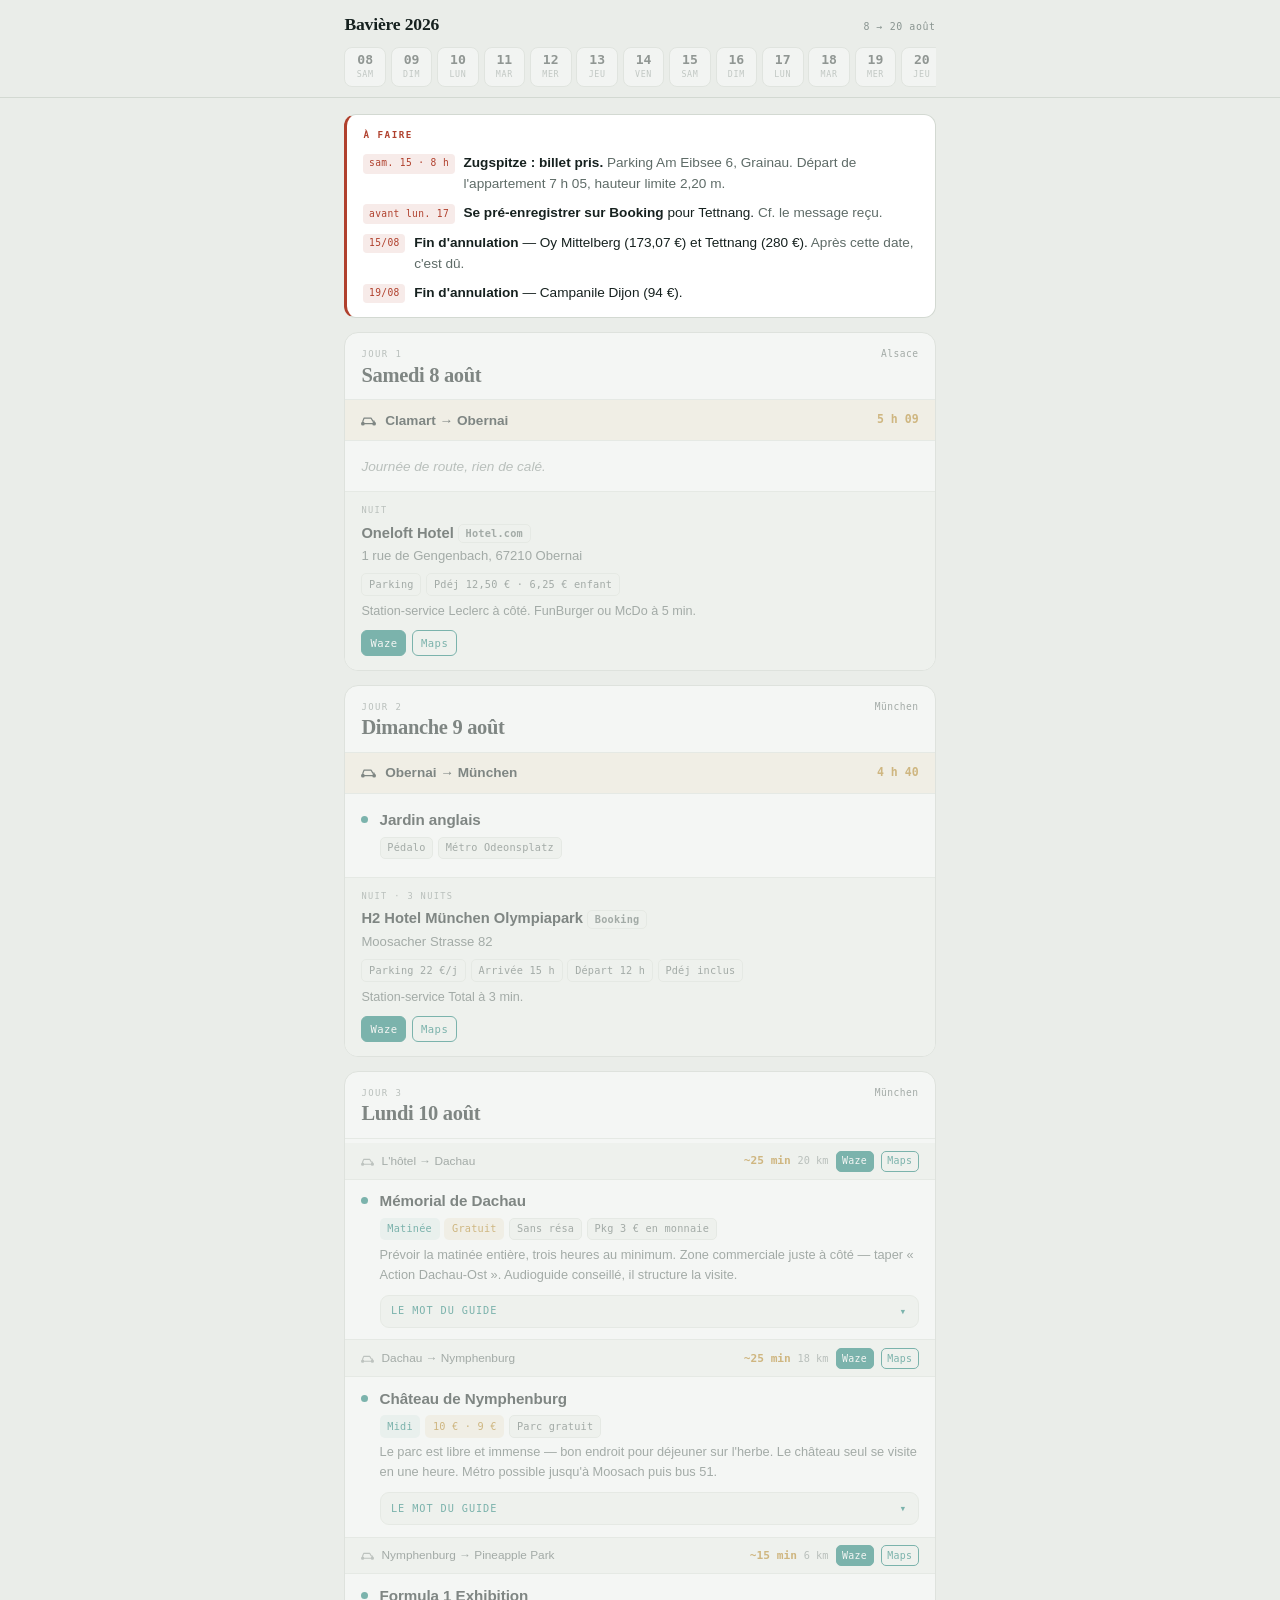
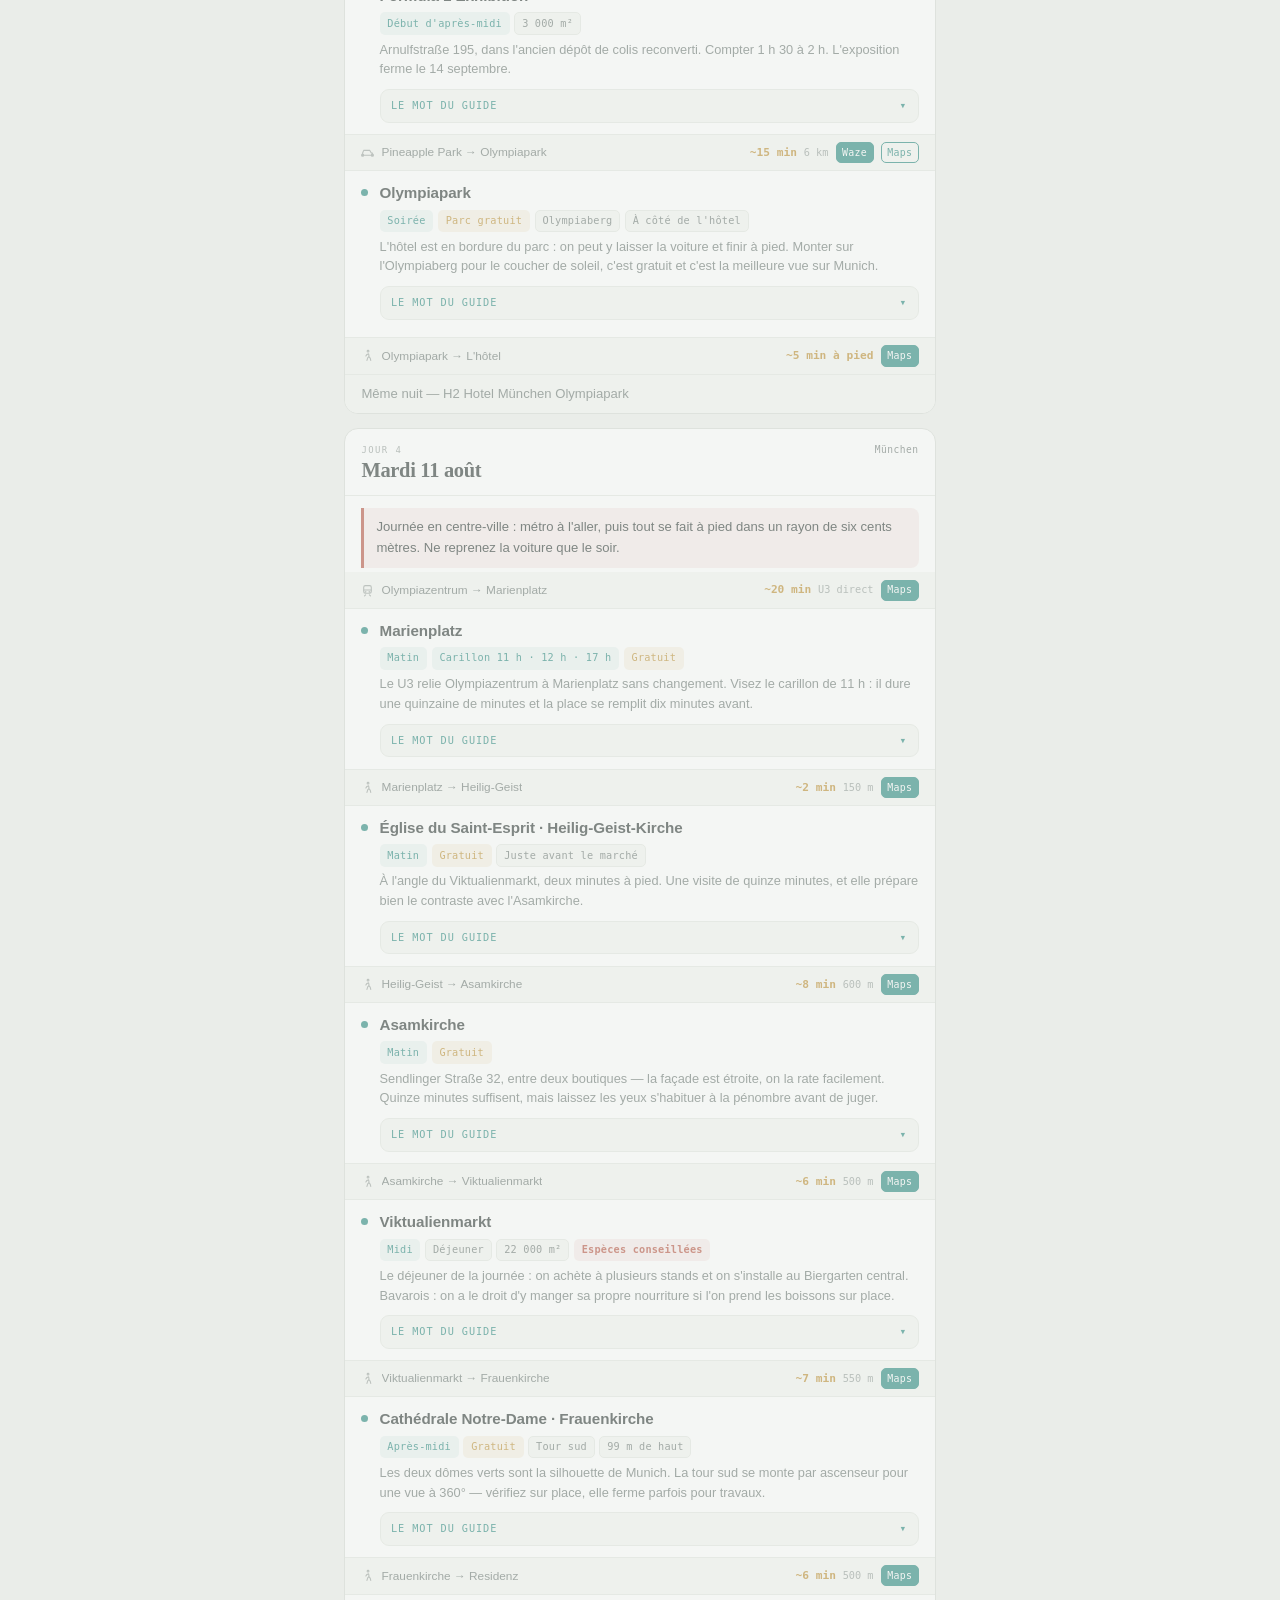
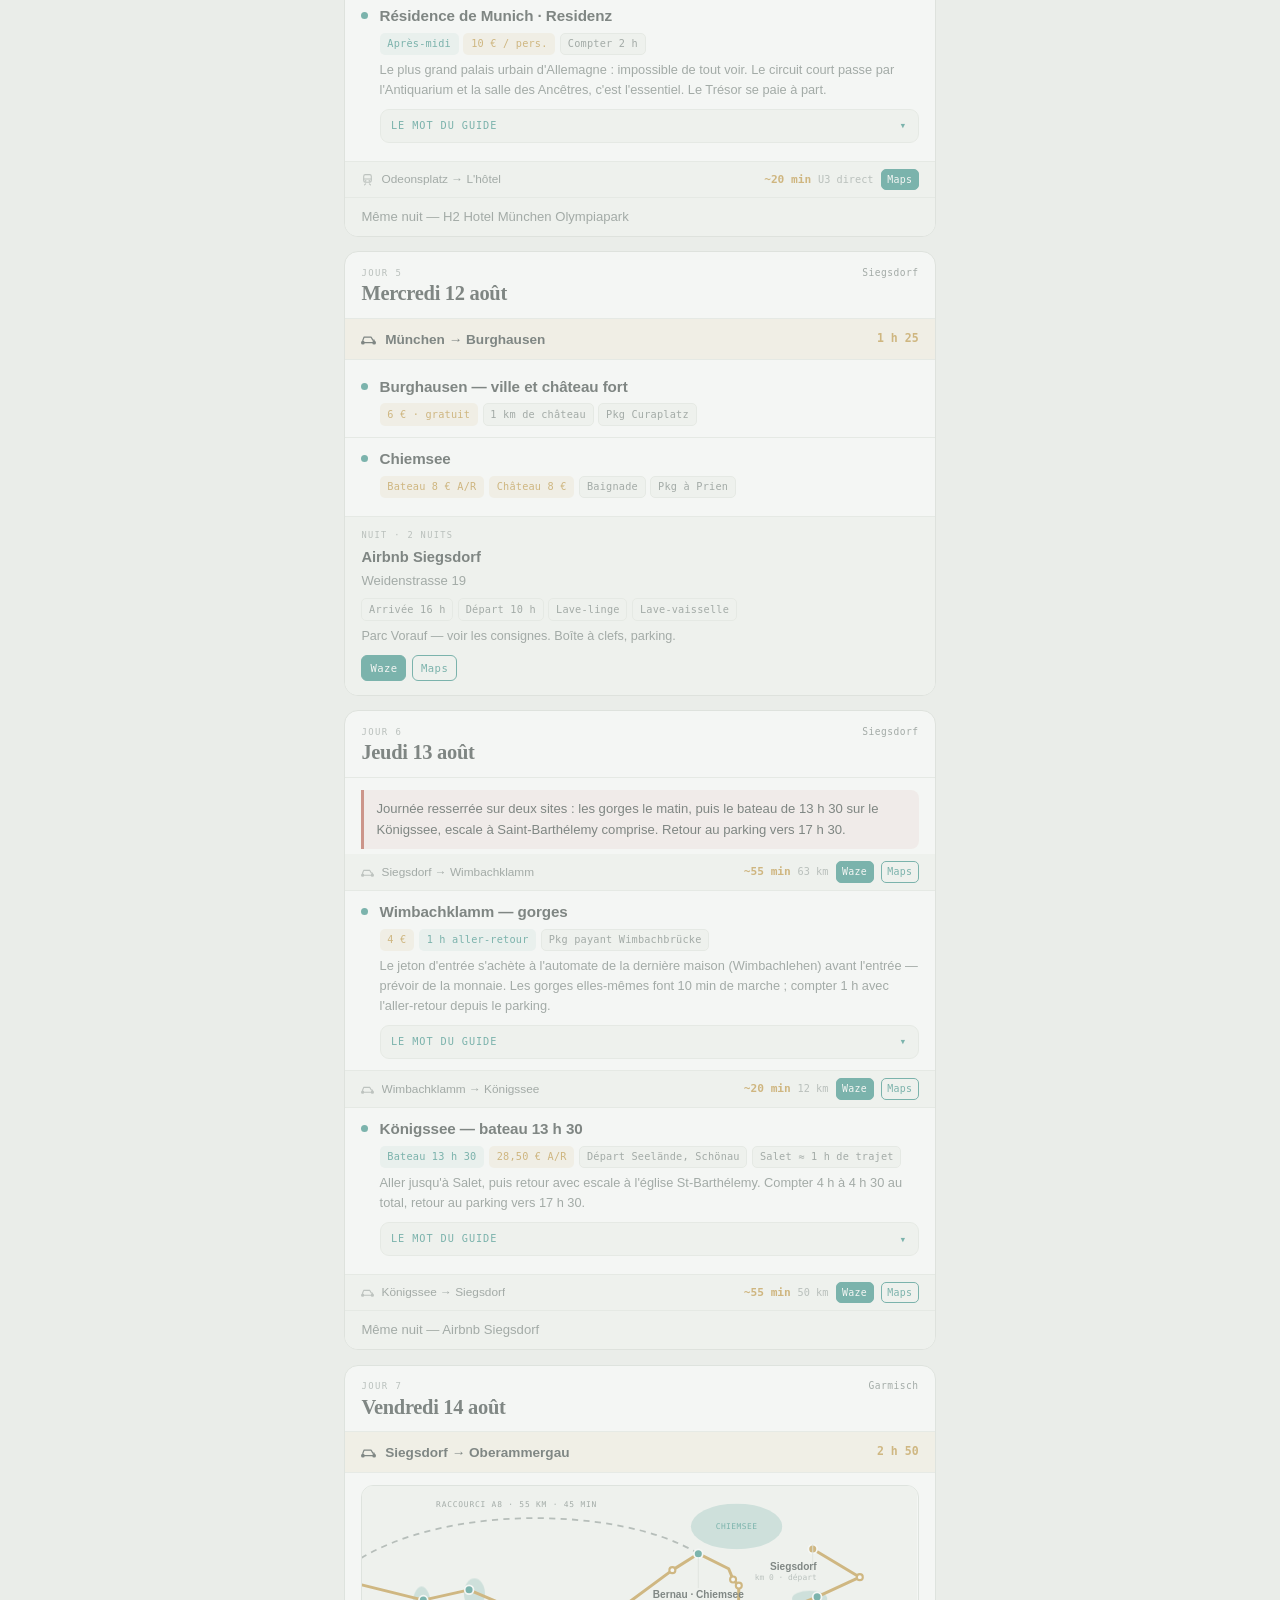
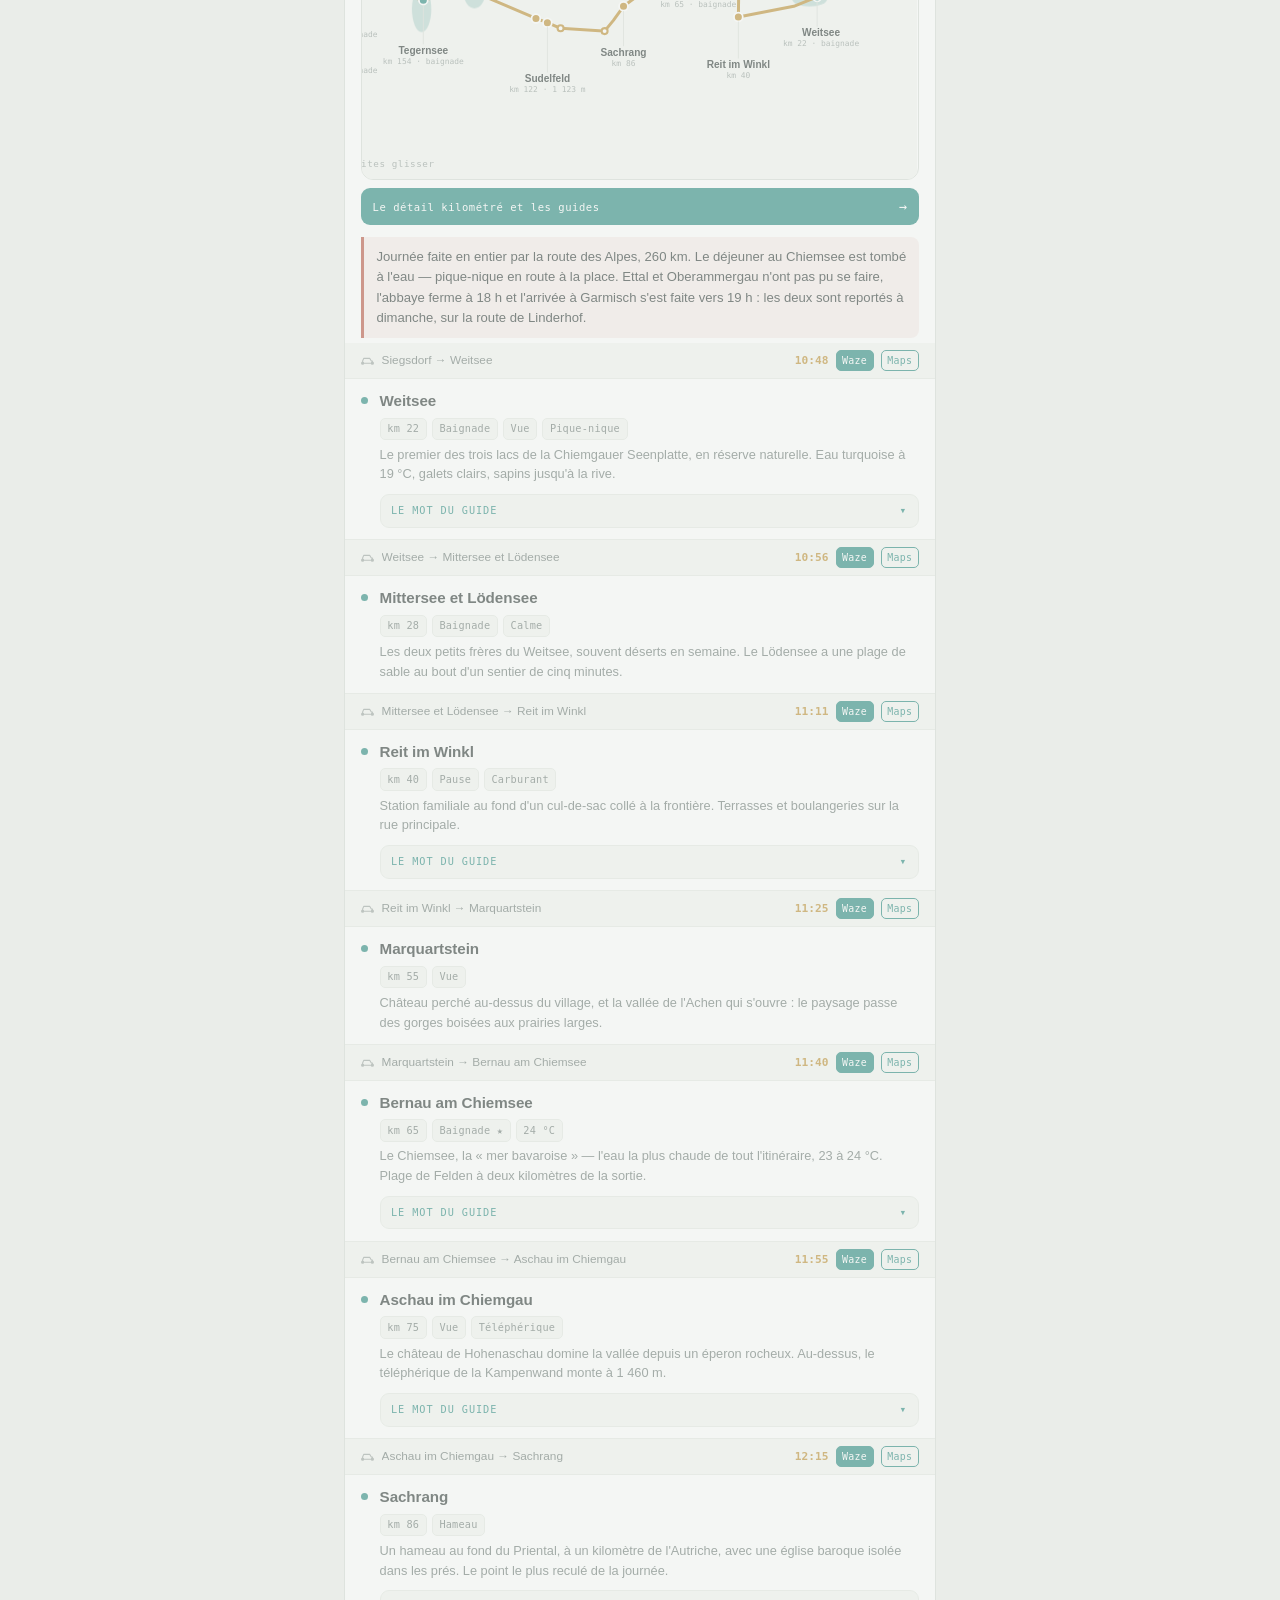
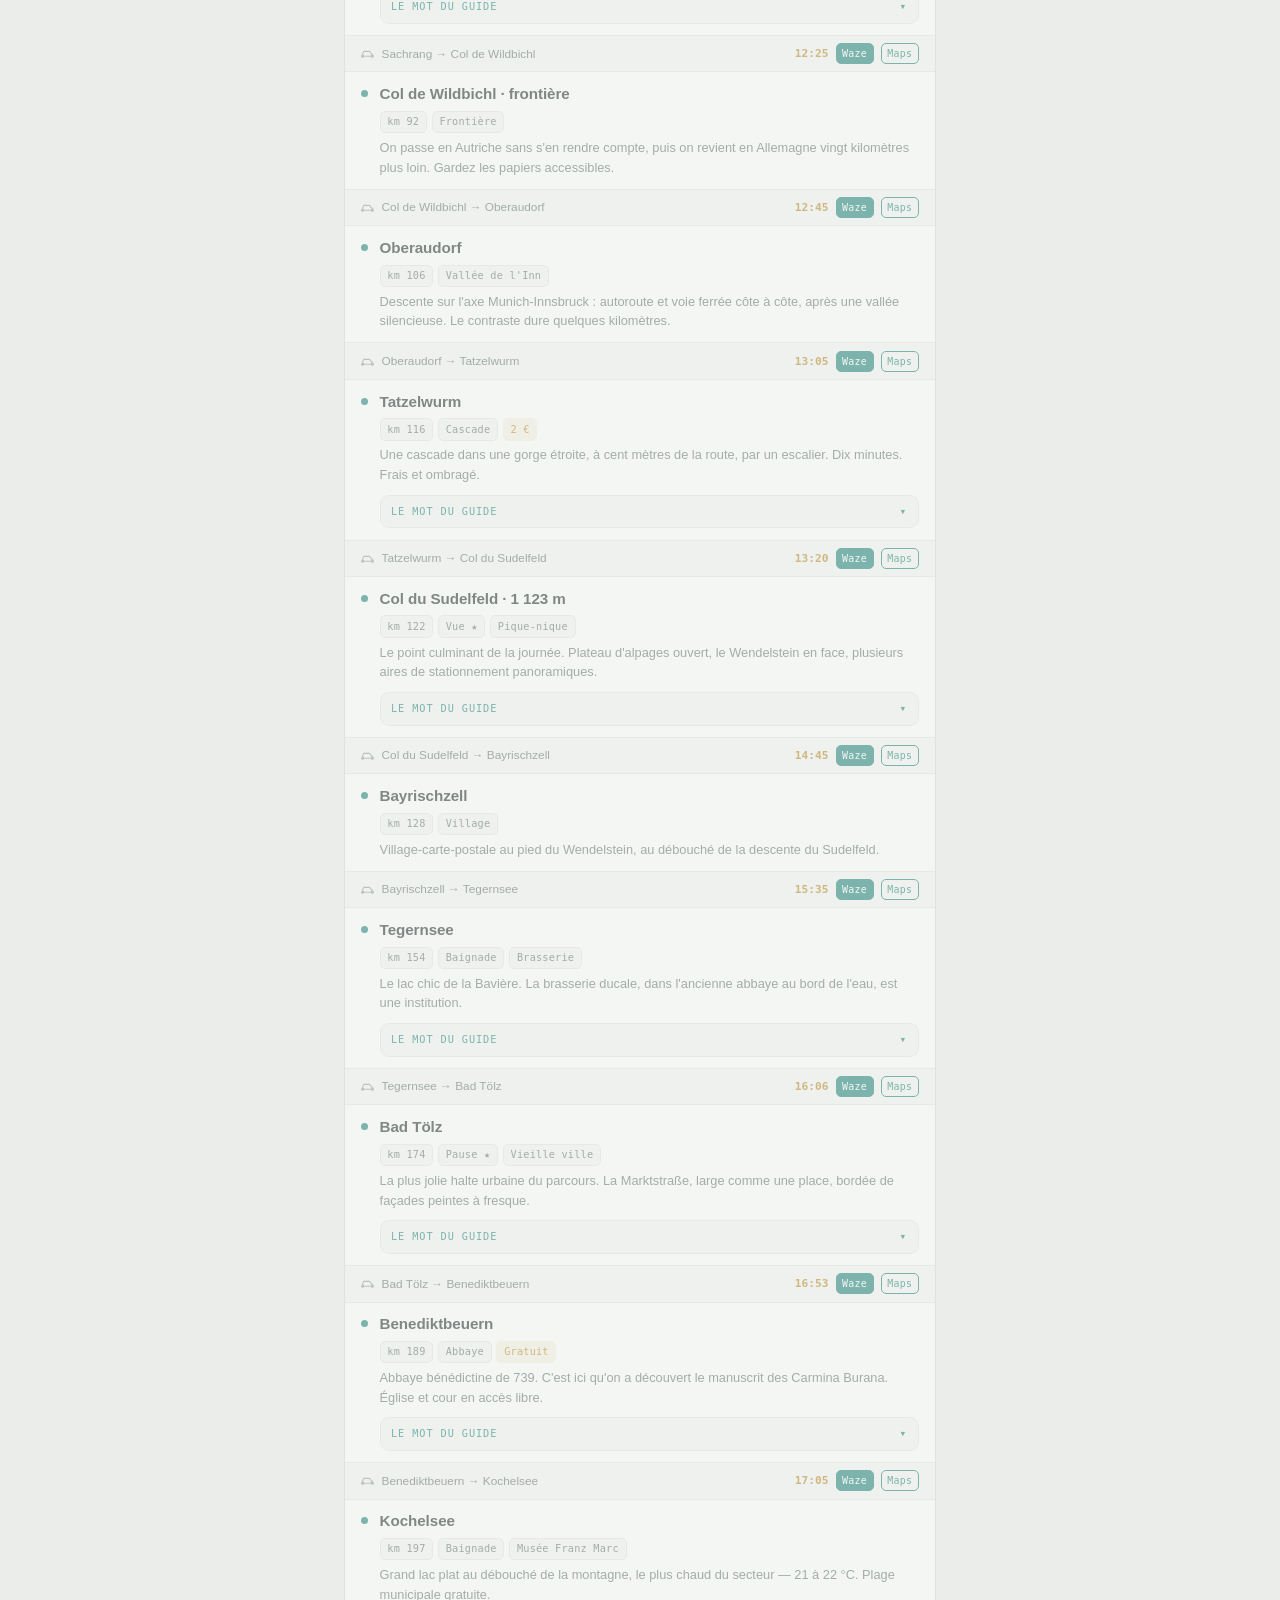
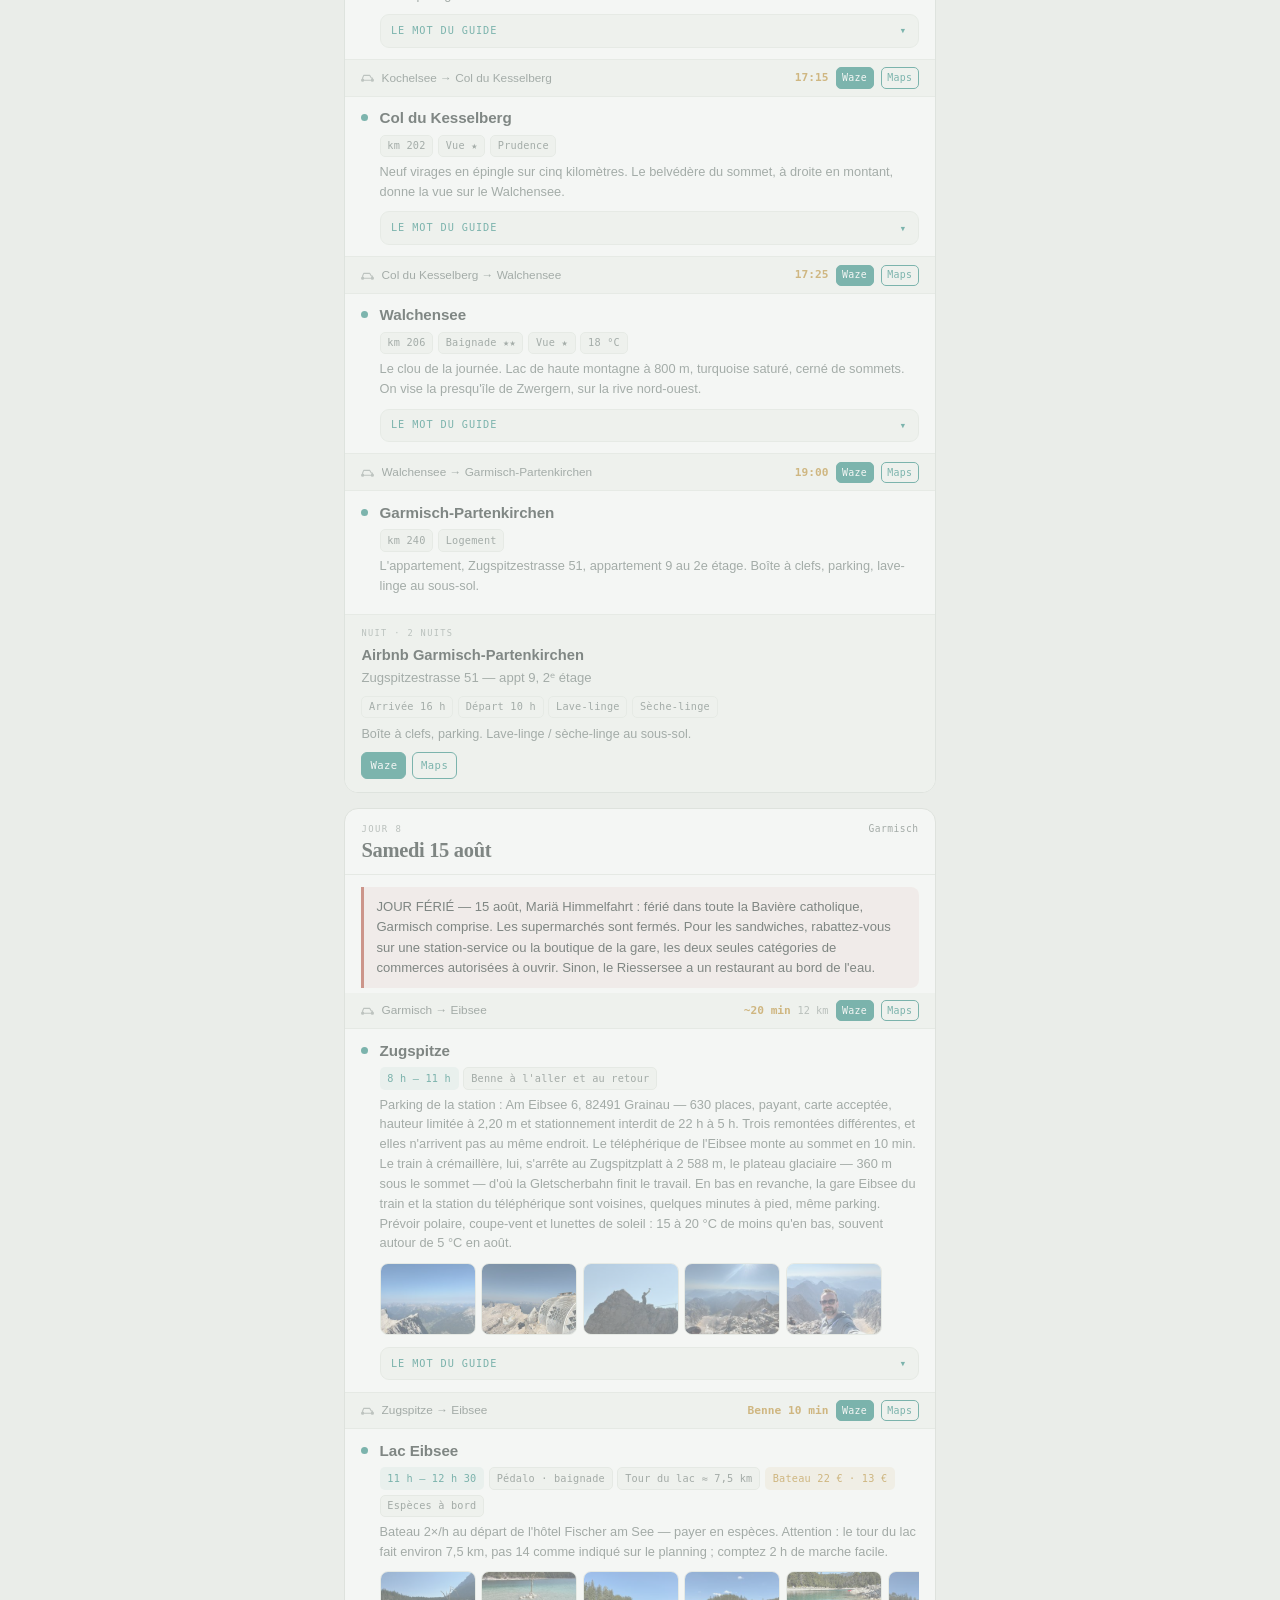
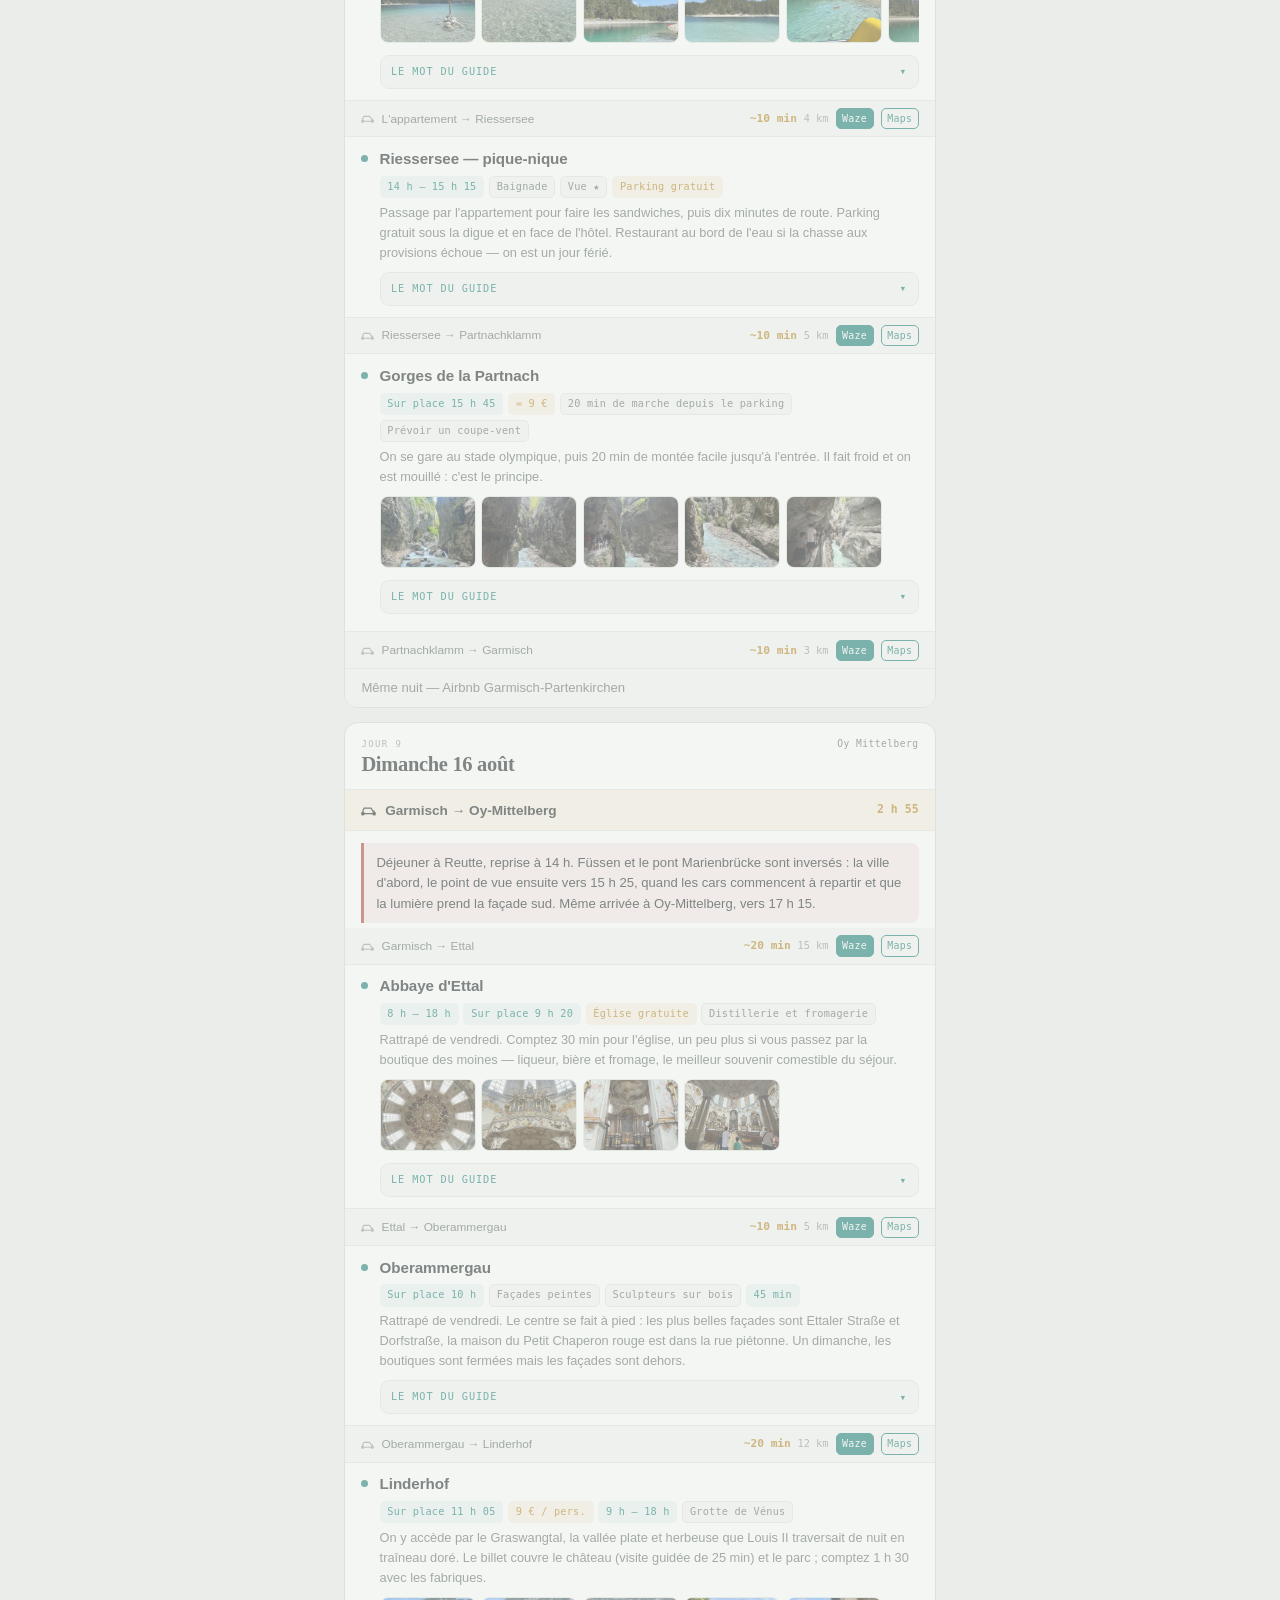
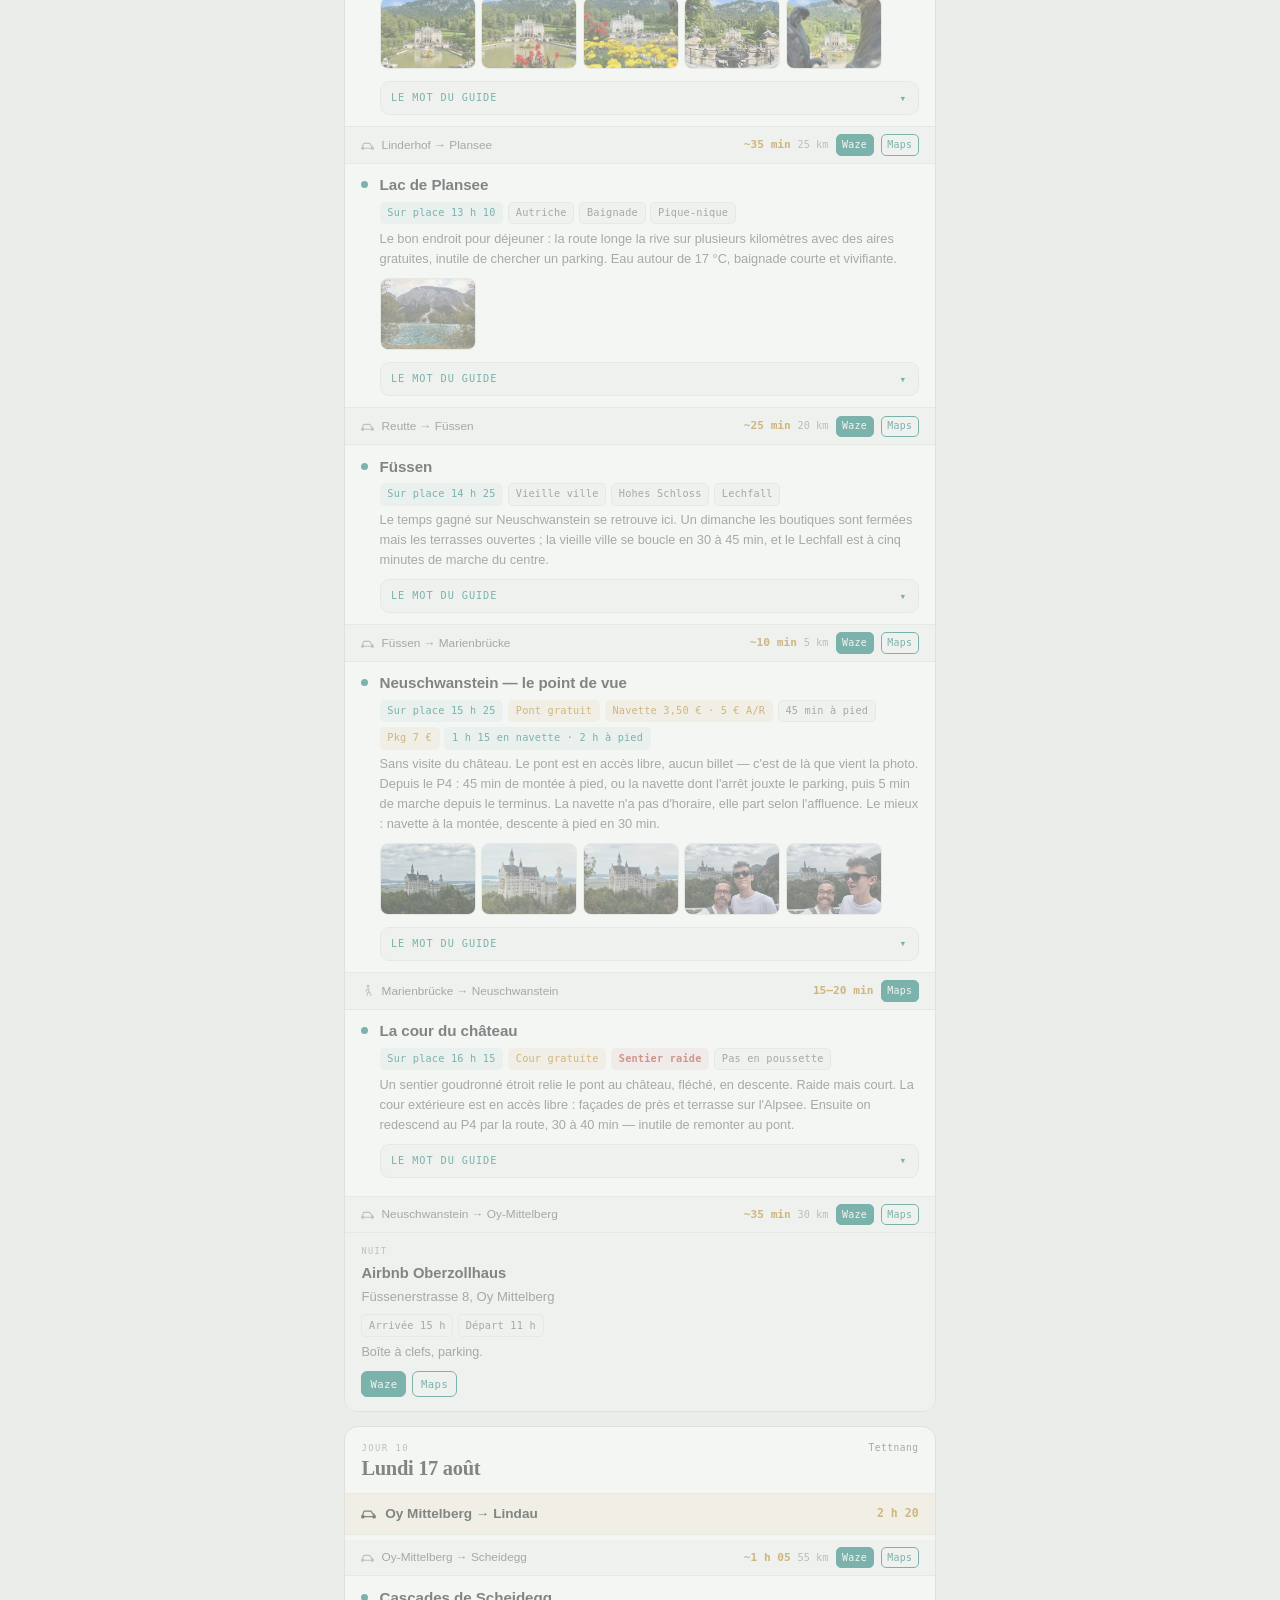
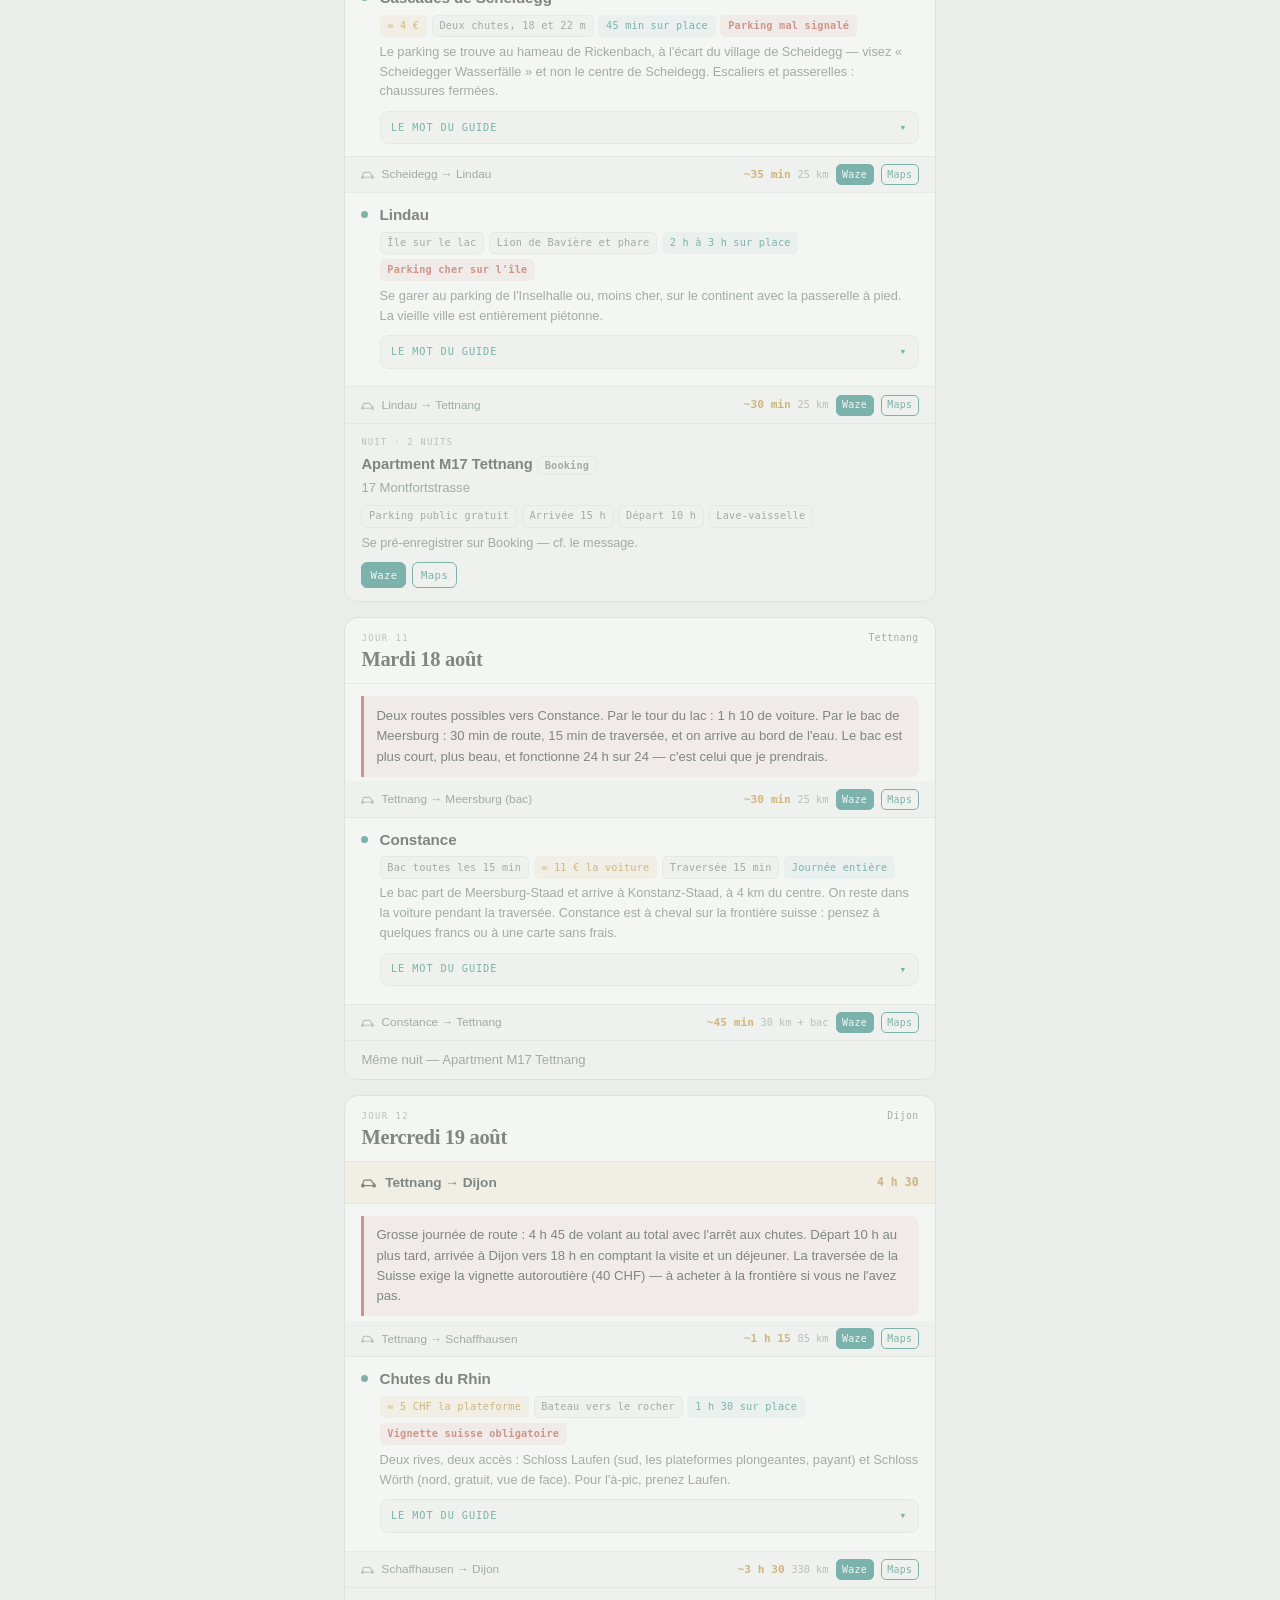
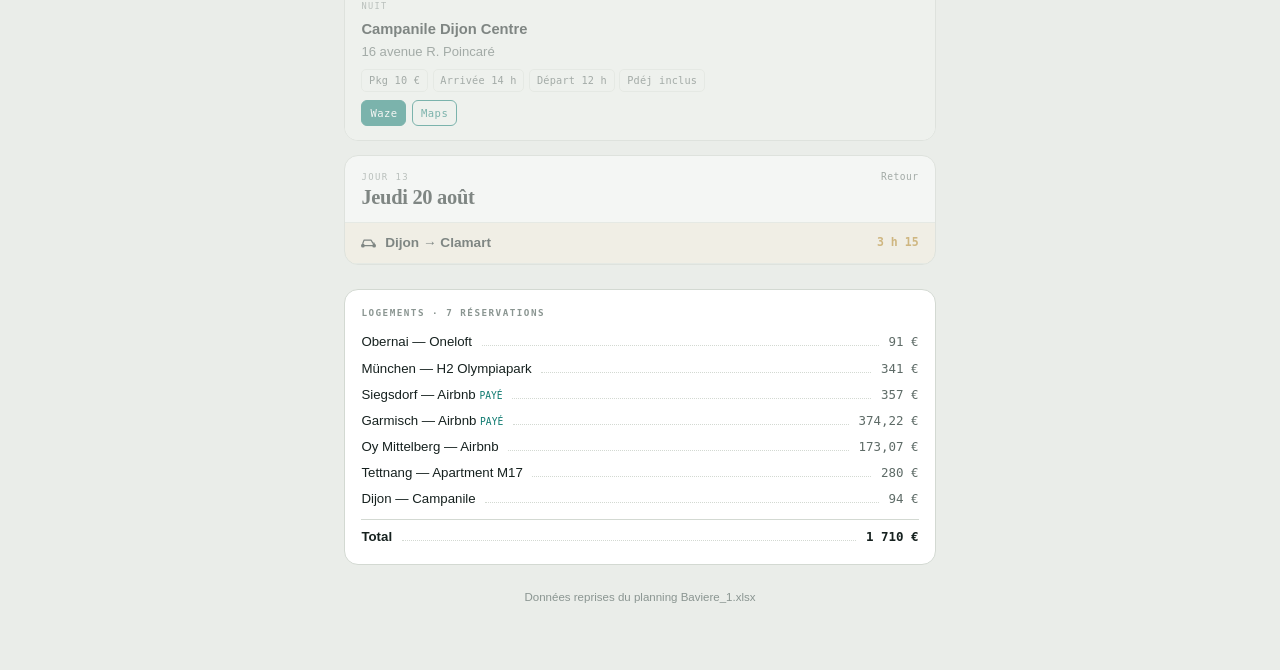
==== index.html @ a76c261c "La visionneuse devient un diaporama Ouvrir une vignette ouvre toute la bande de l'étape : flèches à " ====
<!DOCTYPE html>
<html lang="fr">
<head>
  <meta charset="utf-8">
  <meta name="viewport" content="width=device-width, initial-scale=1, viewport-fit=cover">
  <title>Bavière 2026 · jour par jour</title>
  <meta name="description" content="Le guide de nos vacances en Bavière, du 8 au 20 août 2026.">
  <meta name="theme-color" content="#EAEDE9" media="(prefers-color-scheme: light)">
  <meta name="theme-color" content="#0E1517" media="(prefers-color-scheme: dark)">
  <meta name="apple-mobile-web-app-capable" content="yes">
  <meta name="apple-mobile-web-app-title" content="Bavière">
  <link rel="icon" href="data:image/svg+xml,<svg xmlns='http://www.w3.org/2000/svg' viewBox='0 0 100 100'><text y='.9em' font-size='90'>🏔️</text></svg>">
  <link rel="stylesheet" href="style.css?v=202608162005">
</head>
<body>

<header class="topbar">
  <div class="topbar-in">
    <div class="brand">
      <h1>Bavière 2026</h1>
      <span class="range">8 → 20 août</span>
    </div>
    <nav class="strip" id="strip" aria-label="Aller à un jour"></nav>
  </div>
</header>

<div class="shell">

  <section class="todo">
    <h2>À faire</h2>
    <ul>
      <li><span class="when">sam. 15 · 8 h</span><span><b>Zugspitze : billet pris.</b> <span class="det">Parking Am Eibsee 6, Grainau. Départ de l'appartement 7 h 05, hauteur limite 2,20 m.</span></span></li>
      <li><span class="when">avant lun. 17</span><span><b>Se pré-enregistrer sur Booking</b> pour Tettnang. <span class="det">Cf. le message reçu.</span></span></li>
      <li><span class="when">15/08</span><span><b>Fin d'annulation</b> — Oy Mittelberg (173,07 €) et Tettnang (280 €). <span class="det">Après cette date, c'est dû.</span></span></li>
      <li><span class="when">19/08</span><span><b>Fin d'annulation</b> — Campanile Dijon (94 €).</span></li>
    </ul>
  </section>

  <main id="days"></main>

  <section class="foot">
    <h2>Logements · 7 réservations</h2>
    <ul class="money">
      <li><span>Obernai — Oneloft</span><span class="g"></span><span class="v">91 €</span></li>
      <li><span>München — H2 Olympiapark</span><span class="g"></span><span class="v">341 €</span></li>
      <li><span>Siegsdorf — Airbnb <span class="paid">PAYÉ</span></span><span class="g"></span><span class="v">357 €</span></li>
      <li><span>Garmisch — Airbnb <span class="paid">PAYÉ</span></span><span class="g"></span><span class="v">374,22 €</span></li>
      <li><span>Oy Mittelberg — Airbnb</span><span class="g"></span><span class="v">173,07 €</span></li>
      <li><span>Tettnang — Apartment M17</span><span class="g"></span><span class="v">280 €</span></li>
      <li><span>Dijon — Campanile</span><span class="g"></span><span class="v">94 €</span></li>
      <li class="tot"><span>Total</span><span class="g"></span><span class="v">1 710 €</span></li>
    </ul>
  </section>

  <p class="credit">Données reprises du planning Baviere_1.xlsx</p>
</div>

<script src="data/carte-alpes.js"></script>
<script src="data/jours.js?v=202608162005"></script>
<script src="app.js?v=202608162005"></script>
</body>
</html>
---- style.css ----
:root {
  --ground: #EAEDE9;
  --card: #FFFFFF;
  --card2: #F3F5F1;
  --line: #D3D9D2;
  --line-soft: #E2E7E0;
  --ink: #16211F;
  --muted: #5E6B67;
  --faint: #8A9591;
  --lake: #0F7A70;
  --lake-soft: rgba(15,122,112,0.09);
  --ochre: #B5811A;
  --ochre-soft: rgba(181,129,26,0.12);
  --brick: #B0402D;
  --brick-soft: rgba(176,64,45,0.10);

  --serif: ui-serif, Georgia, "Iowan Old Style", "Palatino Linotype", Palatino, serif;
  --sans: -apple-system, BlinkMacSystemFont, "Segoe UI", Roboto, "Helvetica Neue", Arial, sans-serif;
  --mono: ui-monospace, SFMono-Regular, "DejaVu Sans Mono", Menlo, Consolas, monospace;
}

@media (prefers-color-scheme: dark) {
  :root:not([data-theme="light"]) {
    --ground: #0E1517;
    --card: #171F21;
    --card2: #1D2629;
    --line: #2B3639;
    --line-soft: #232D30;
    --ink: #E7ECE9;
    --muted: #9AA8A4;
    --faint: #74827E;
    --lake: #48B7A8;
    --lake-soft: rgba(72,183,168,0.13);
    --ochre: #DCA93F;
    --ochre-soft: rgba(220,169,63,0.14);
    --brick: #E0765F;
    --brick-soft: rgba(224,118,95,0.13);
  }
}
:root[data-theme="dark"] {
  --ground: #0E1517;
  --card: #171F21;
  --card2: #1D2629;
  --line: #2B3639;
  --line-soft: #232D30;
  --ink: #E7ECE9;
  --muted: #9AA8A4;
  --faint: #74827E;
  --lake: #48B7A8;
  --lake-soft: rgba(72,183,168,0.13);
  --ochre: #DCA93F;
  --ochre-soft: rgba(220,169,63,0.14);
  --brick: #E0765F;
  --brick-soft: rgba(224,118,95,0.13);
}

* { box-sizing: border-box; margin: 0; padding: 0; }
html { background: var(--ground); scroll-behavior: smooth; }
@media (prefers-reduced-motion: reduce) { html { scroll-behavior: auto; } }

body {
  background: var(--ground);
  color: var(--ink);
  font-family: var(--sans);
  font-size: 16px;
  line-height: 1.55;
  -webkit-text-size-adjust: 100%;
  padding-bottom: 4rem;
}

.shell { max-width: 620px; margin: 0 auto; padding: 0 0.9rem; }

/* ---------- barre haute ---------- */
.topbar {
  position: sticky;
  top: 0;
  z-index: 20;
  background: var(--ground);
  border-bottom: 1px solid var(--line);
  padding-top: env(safe-area-inset-top);
}
.topbar-in {
  max-width: 620px;
  margin: 0 auto;
  padding: 0.7rem 0.9rem 0;
  display: flex;
  flex-direction: column;
  gap: 0.55rem;
}
.brand { display: flex; align-items: baseline; justify-content: space-between; gap: 0.75rem; }
.brand h1 {
  font-family: var(--serif);
  font-size: 1.1rem;
  font-weight: 600;
  letter-spacing: -0.01em;
}
.brand .range {
  font-family: var(--mono);
  font-size: 0.62rem;
  letter-spacing: 0.06em;
  color: var(--faint);
  white-space: nowrap;
}

.strip {
  display: flex;
  gap: 0.3rem;
  overflow-x: auto;
  padding-bottom: 0.6rem;
  scrollbar-width: none;
  -webkit-overflow-scrolling: touch;
}
.strip::-webkit-scrollbar { display: none; }
.pip {
  flex: 0 0 auto;
  display: flex;
  flex-direction: column;
  align-items: center;
  gap: 0.05rem;
  min-width: 2.6rem;
  padding: 0.3rem 0.35rem;
  border: 1px solid var(--line);
  border-radius: 8px;
  background: var(--card);
  color: var(--muted);
  font-family: var(--mono);
  text-decoration: none;
  cursor: pointer;
}
.pip b { font-size: 0.82rem; font-weight: 600; color: var(--ink); line-height: 1.1; }
.pip i {
  font-style: normal;
  font-size: 0.52rem;
  letter-spacing: 0.08em;
  text-transform: uppercase;
  color: var(--faint);
}
.pip.is-past { opacity: 0.42; }
.pip.is-today { background: var(--lake); border-color: var(--lake); }
.pip.is-today b, .pip.is-today i { color: #FFFFFF; }
.pip:focus-visible { outline: 2px solid var(--ochre); outline-offset: 2px; }

/* ---------- alertes ---------- */
.todo {
  margin: 1rem 0 0;
  background: var(--card);
  border: 1px solid var(--line);
  border-left: 3px solid var(--brick);
  border-radius: 12px;
  padding: 0.85rem 1rem;
  display: flex;
  flex-direction: column;
  gap: 0.6rem;
}
.todo > h2 {
  font-family: var(--mono);
  font-size: 0.58rem;
  letter-spacing: 0.16em;
  text-transform: uppercase;
  color: var(--brick);
  font-weight: 700;
}
.todo ul { list-style: none; display: flex; flex-direction: column; gap: 0.5rem; }
.todo li { font-size: 0.85rem; display: flex; gap: 0.55rem; align-items: flex-start; }
.todo li .when {
  flex: 0 0 auto;
  font-family: var(--mono);
  font-size: 0.6rem;
  letter-spacing: 0.04em;
  color: var(--brick);
  background: var(--brick-soft);
  border-radius: 4px;
  padding: 0.15rem 0.35rem;
  margin-top: 0.12rem;
  white-space: nowrap;
}
.todo li b { font-weight: 600; }
.todo li span.det { color: var(--muted); }

/* ---------- jour ---------- */
.day {
  background: var(--card);
  border: 1px solid var(--line);
  border-radius: 14px;
  margin-top: 0.9rem;
  overflow: hidden;
  scroll-margin-top: 5.5rem;
}
.day.is-past { opacity: 0.5; }
.day.is-today { border-color: var(--lake); box-shadow: 0 0 0 1px var(--lake); }

.day-head {
  padding: 0.85rem 1rem 0.75rem;
  border-bottom: 1px solid var(--line-soft);
  display: flex;
  align-items: baseline;
  justify-content: space-between;
  gap: 0.75rem;
}
.day-head .lbl { display: flex; flex-direction: column; gap: 0.1rem; }
.day-head .jn {
  font-family: var(--mono);
  font-size: 0.56rem;
  letter-spacing: 0.16em;
  text-transform: uppercase;
  color: var(--faint);
}
.day.is-today .day-head .jn { color: var(--lake); font-weight: 700; }
.day-head h2 {
  font-family: var(--serif);
  font-size: 1.28rem;
  font-weight: 600;
  letter-spacing: -0.015em;
  line-height: 1.15;
}
.base {
  font-family: var(--mono);
  font-size: 0.6rem;
  letter-spacing: 0.05em;
  color: var(--muted);
  text-align: right;
  white-space: nowrap;
}

.route {
  display: flex;
  align-items: center;
  gap: 0.55rem;
  padding: 0.6rem 1rem;
  background: var(--ochre-soft);
  border-bottom: 1px solid var(--line-soft);
  font-size: 0.85rem;
}
.route svg { flex: 0 0 auto; }
.route b { font-weight: 600; }
.route .dur {
  margin-left: auto;
  font-family: var(--mono);
  font-size: 0.72rem;
  color: var(--ochre);
  font-weight: 700;
  white-space: nowrap;
}

.alerte {
  margin: 0.75rem 1rem 0;
  padding: 0.6rem 0.75rem;
  background: var(--brick-soft);
  border-left: 3px solid var(--brick);
  border-radius: 0 8px 8px 0;
  font-size: 0.82rem;
  color: var(--ink);
}

.acts { list-style: none; padding: 0.3rem 0 0.4rem; }
.acts li { padding: 0; }
.acts li + li { border-top: 1px solid var(--line-soft); }
.act-in {
  padding: 0.6rem 1rem 0.7rem;
  display: flex;
  gap: 0.7rem;
  align-items: flex-start;
}
.act-txt { min-width: 0; flex: 1; }

/* trajet entre deux points */
.leg {
  display: flex;
  align-items: center;
  gap: 0.45rem;
  padding: 0.45rem 1rem;
  background: var(--card2);
  border-bottom: 1px solid var(--line-soft);
  font-size: 0.74rem;
  color: var(--muted);
}
.leg svg { flex: 0 0 auto; opacity: 0.65; width: 13px; height: 13px; }
.leg > span:first-of-type { min-width: 0; overflow: hidden; text-overflow: ellipsis; white-space: nowrap; }
.leg .legd {
  margin-left: auto;
  flex: 0 0 auto;
  font-family: var(--mono);
  font-size: 0.7rem;
  font-weight: 700;
  color: var(--ochre);
  white-space: nowrap;
}
.leg .legd i { font-style: normal; font-weight: 400; color: var(--faint); font-size: 0.64rem; }
/* sur un écran étroit, la durée prime : le kilométrage passe à la trappe */
@media (max-width: 430px) {
  .leg .legd i { display: none; }
  .leg { font-size: 0.7rem; padding-left: 0.8rem; padding-right: 0.8rem; gap: 0.35rem; }
}
.leg .legm {
  flex: 0 0 auto;
  font-family: var(--mono);
  font-size: 0.62rem;
  letter-spacing: 0.03em;
  color: var(--card);
  background: var(--lake);
  text-decoration: none;
  border: 1px solid var(--lake);
  border-radius: 5px;
  padding: 0.12rem 0.34rem;
}
.leg .legm.alt { color: var(--lake); background: transparent; }
.leg .legm:focus-visible { outline: 2px solid var(--ochre); outline-offset: 2px; }

.navrow { display: flex; gap: 0.35rem; margin-top: 0.5rem; }
.navrow .maps { margin-top: 0; }
.maps.alt { color: var(--lake); background: transparent; }
.retour .leg { border-bottom: none; border-top: 1px solid var(--line-soft); }

/* bande de photos sous une étape */
.shots {
  display: flex;
  gap: 0.35rem;
  margin-top: 0.6rem;
  overflow-x: auto;
  padding-bottom: 0.15rem;
  scrollbar-width: none;
  -webkit-overflow-scrolling: touch;
}
.shots::-webkit-scrollbar { display: none; }
.shot {
  flex: 0 0 auto;
  width: 96px;
  height: 72px;
  padding: 0;
  border: 1px solid var(--line-soft);
  border-radius: 8px;
  overflow: hidden;
  background: var(--card2);
  cursor: pointer;
}
.shot img { width: 100%; height: 100%; object-fit: cover; display: block; }
.shot:focus-visible { outline: 2px solid var(--ochre); outline-offset: 2px; }

/* visionneuse plein écran */
.viewer {
  position: fixed;
  inset: 0;
  z-index: 60;
  background: rgba(6, 12, 13, 0.94);
  display: flex;
  flex-direction: column;
  align-items: center;
  justify-content: center;
  gap: 0.9rem;
  padding: 1.5rem 1rem calc(1.5rem + env(safe-area-inset-bottom));
}
.viewer[hidden] { display: none; }
.viewer img {
  max-width: 100%;
  max-height: 78vh;
  border-radius: 8px;
  cursor: pointer;
  -webkit-user-select: none;
  user-select: none;
  -webkit-user-drag: none;
}
.viewer .vleg {
  font-family: var(--mono);
  font-size: 0.68rem;
  letter-spacing: 0.04em;
  color: #C9D4D0;
  text-align: center;
  max-width: 40ch;
}
.viewer .vcount {
  font-family: var(--mono);
  font-size: 0.64rem;
  letter-spacing: 0.12em;
  color: #7E908C;
  margin-top: -0.5rem;
}
.vclose, .vprev, .vnext {
  position: absolute;
  border: none;
  border-radius: 50%;
  background: rgba(255, 255, 255, 0.14);
  color: #fff;
  line-height: 1;
  cursor: pointer;
  -webkit-tap-highlight-color: transparent;
}
.vclose {
  top: calc(0.9rem + env(safe-area-inset-top));
  right: 1rem;
  width: 2.2rem;
  height: 2.2rem;
  font-size: 1.4rem;
}
.vprev, .vnext {
  top: 50%;
  transform: translateY(-50%);
  width: 2.6rem;
  height: 2.6rem;
  font-size: 1.8rem;
  padding: 0 0 0.15em;
}
.vprev { left: 0.45rem; }
.vnext { right: 0.45rem; }
.viewer.solo .vprev, .viewer.solo .vnext, .viewer.solo .vcount { display: none; }
.vclose:focus-visible, .vprev:focus-visible, .vnext:focus-visible {
  outline: 2px solid var(--ochre);
  outline-offset: 2px;
}
@media (hover: hover) {
  .vclose:hover, .vprev:hover, .vnext:hover { background: rgba(255, 255, 255, 0.26); }
}

/* carte d'itinéraire dans une journée */
.mapwrap {
  margin: 0.75rem 1rem 0;
  border: 1px solid var(--line);
  border-radius: 12px;
  background: var(--card2);
  overflow-x: auto;
  -webkit-overflow-scrolling: touch;
}
.mapwrap svg { display: block; min-width: 880px; width: 100%; height: auto; }
.maphint {
  font-family: var(--mono);
  font-size: 0.58rem;
  letter-spacing: 0.06em;
  color: var(--faint);
  text-align: center;
  padding: 0.4rem 0 0.5rem;
}
.gopage.mapgo { margin: 0.5rem 1rem 0; }

/* renvoi vers une page dédiée */
.gopage {
  display: flex;
  align-items: center;
  justify-content: space-between;
  gap: 0.5rem;
  margin-top: 0.6rem;
  padding: 0.5rem 0.7rem;
  background: var(--lake);
  color: var(--card);
  border-radius: 9px;
  text-decoration: none;
  font-family: var(--mono);
  font-size: 0.66rem;
  letter-spacing: 0.05em;
}
.gopage span { font-size: 0.85rem; }
.gopage:focus-visible { outline: 2px solid var(--ochre); outline-offset: 2px; }

/* le mot du guide */
.guide {
  margin-top: 0.6rem;
  border: 1px solid var(--line-soft);
  border-radius: 9px;
  background: var(--card2);
  overflow: hidden;
}
.guide summary {
  list-style: none;
  cursor: pointer;
  padding: 0.45rem 0.65rem;
  display: flex;
  align-items: center;
  gap: 0.4rem;
  font-family: var(--mono);
  font-size: 0.64rem;
  letter-spacing: 0.09em;
  text-transform: uppercase;
  color: var(--lake);
}
.guide summary::-webkit-details-marker { display: none; }
.guide summary:focus-visible { outline: 2px solid var(--ochre); outline-offset: -2px; }
.guide .chev { margin-left: auto; font-size: 0.7rem; transition: transform 0.18s ease; }
.guide[open] .chev { transform: rotate(180deg); }
@media (prefers-reduced-motion: reduce) { .guide .chev { transition: none; } }
.guide-body {
  padding: 0.2rem 0.75rem 0.75rem;
  border-top: 1px solid var(--line-soft);
}
.guide-body p {
  font-size: 0.86rem;
  line-height: 1.62;
  color: var(--ink);
  margin-top: 0.7rem;
}
.guide-body p strong { font-weight: 600; }
.guide-body p em { font-style: italic; color: var(--muted); }
.guide-body sup { font-size: 0.7em; }
.dot {
  flex: 0 0 auto;
  width: 7px; height: 7px;
  border-radius: 50%;
  background: var(--lake);
  margin-top: 0.5rem;
}
.acts .nm { font-weight: 600; font-size: 0.95rem; letter-spacing: -0.005em; }
.acts .meta { display: flex; flex-wrap: wrap; gap: 0.3rem; margin-top: 0.32rem; }
.tag {
  font-family: var(--mono);
  font-size: 0.64rem;
  letter-spacing: 0.02em;
  padding: 0.14rem 0.42rem;
  border-radius: 5px;
  background: var(--card2);
  border: 1px solid var(--line-soft);
  color: var(--muted);
  white-space: nowrap;
}
.tag.h { color: var(--lake); background: var(--lake-soft); border-color: transparent; }
.tag.p { color: var(--ochre); background: var(--ochre-soft); border-color: transparent; }
.tag.warn { color: var(--brick); background: var(--brick-soft); border-color: transparent; font-weight: 700; }
.acts .note { font-size: 0.8rem; color: var(--muted); margin-top: 0.3rem; }
.empty { padding: 0.9rem 1rem; font-size: 0.85rem; color: var(--faint); font-style: italic; }

.stay {
  background: var(--card2);
  border-top: 1px solid var(--line-soft);
  padding: 0.75rem 1rem 0.85rem;
}
.stay .k {
  font-family: var(--mono);
  font-size: 0.54rem;
  letter-spacing: 0.16em;
  text-transform: uppercase;
  color: var(--faint);
  margin-bottom: 0.25rem;
}
.stay .nm { font-weight: 600; font-size: 0.92rem; }
.stay .addr { font-size: 0.82rem; color: var(--muted); margin-top: 0.1rem; }
.stay .meta { display: flex; flex-wrap: wrap; gap: 0.3rem; margin-top: 0.45rem; }
.stay .note { font-size: 0.79rem; color: var(--muted); margin-top: 0.4rem; }
.stay.same { padding: 0.55rem 1rem; }
.stay.same .nm { font-weight: 500; font-size: 0.82rem; color: var(--muted); }

.maps {
  display: inline-flex;
  align-items: center;
  gap: 0.3rem;
  margin-top: 0.5rem;
  font-family: var(--mono);
  font-size: 0.66rem;
  letter-spacing: 0.04em;
  color: var(--card);
  background: var(--lake);
  text-decoration: none;
  border: 1px solid var(--lake);
  border-radius: 6px;
  padding: 0.25rem 0.5rem;
}
.maps:focus-visible { outline: 2px solid var(--ochre); outline-offset: 2px; }

/* ---------- pied ---------- */
.foot {
  margin-top: 1.5rem;
  background: var(--card);
  border: 1px solid var(--line);
  border-radius: 14px;
  padding: 1rem;
  display: flex;
  flex-direction: column;
  gap: 0.75rem;
}
.foot h2 {
  font-family: var(--mono);
  font-size: 0.58rem;
  letter-spacing: 0.16em;
  text-transform: uppercase;
  color: var(--faint);
}
.money { list-style: none; display: flex; flex-direction: column; gap: 0.35rem; }
.money li {
  display: flex;
  gap: 0.6rem;
  align-items: baseline;
  font-size: 0.83rem;
  font-variant-numeric: tabular-nums;
}
.money li .g { flex: 1; border-bottom: 1px dotted var(--line); }
.money li .v { font-family: var(--mono); font-size: 0.78rem; color: var(--muted); white-space: nowrap; }
.money li.tot { border-top: 1px solid var(--line); padding-top: 0.45rem; margin-top: 0.2rem; font-weight: 600; }
.money li.tot .v { color: var(--ink); font-weight: 700; }
.money li .paid { color: var(--lake); font-family: var(--mono); font-size: 0.6rem; }

.credit { font-size: 0.72rem; color: var(--faint); text-align: center; margin-top: 1.5rem; }
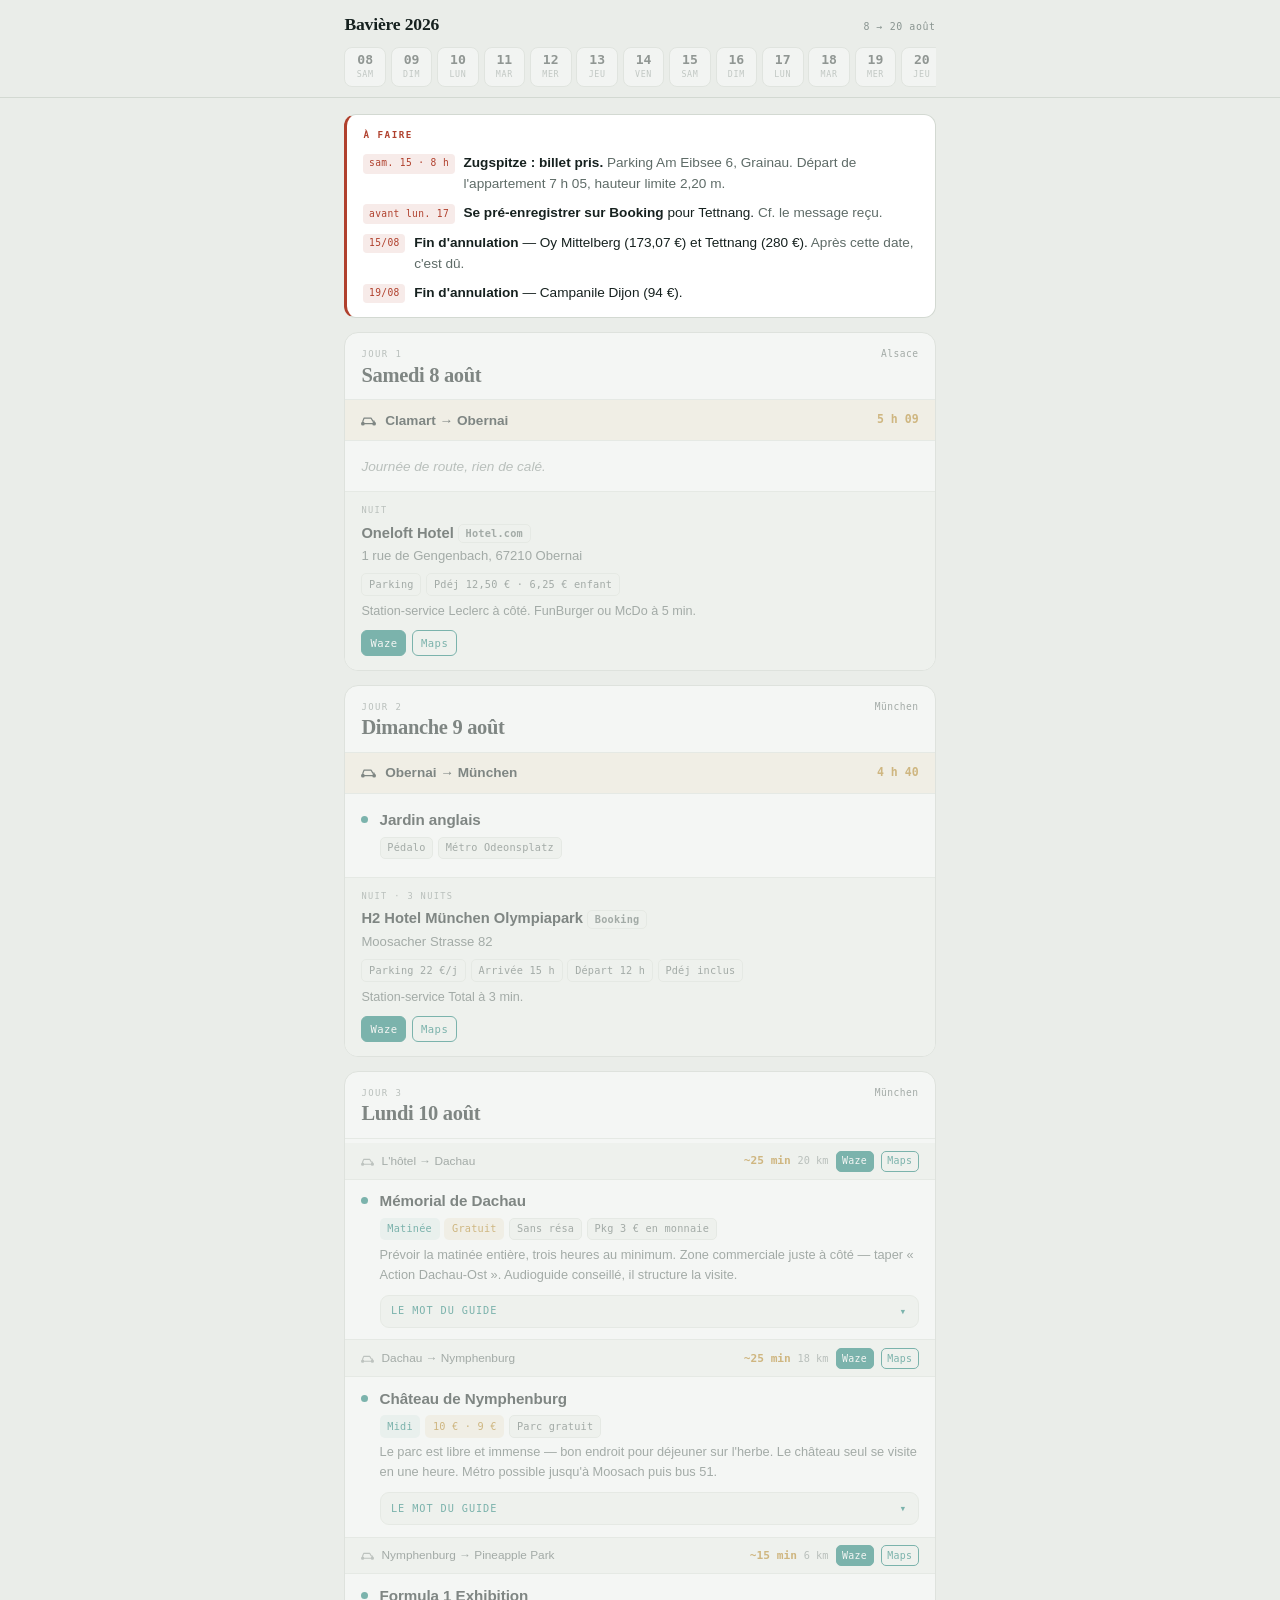
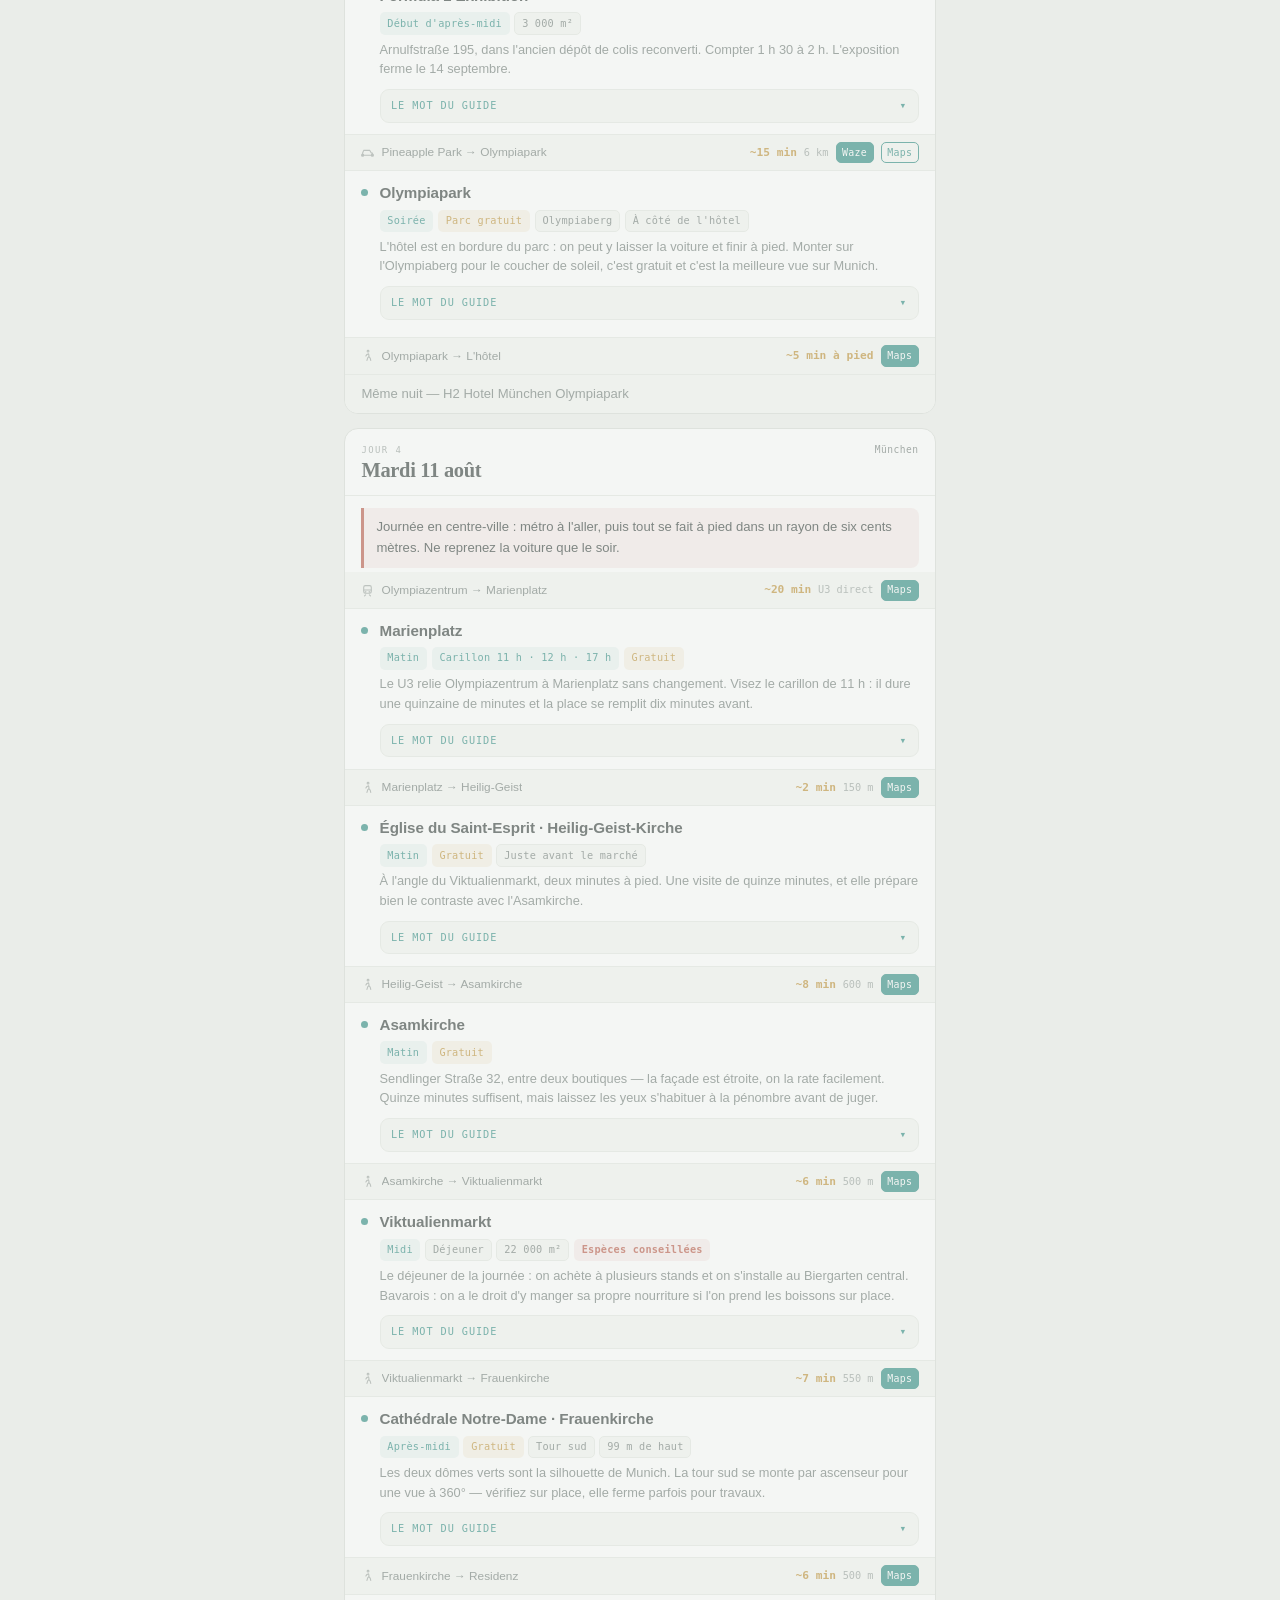
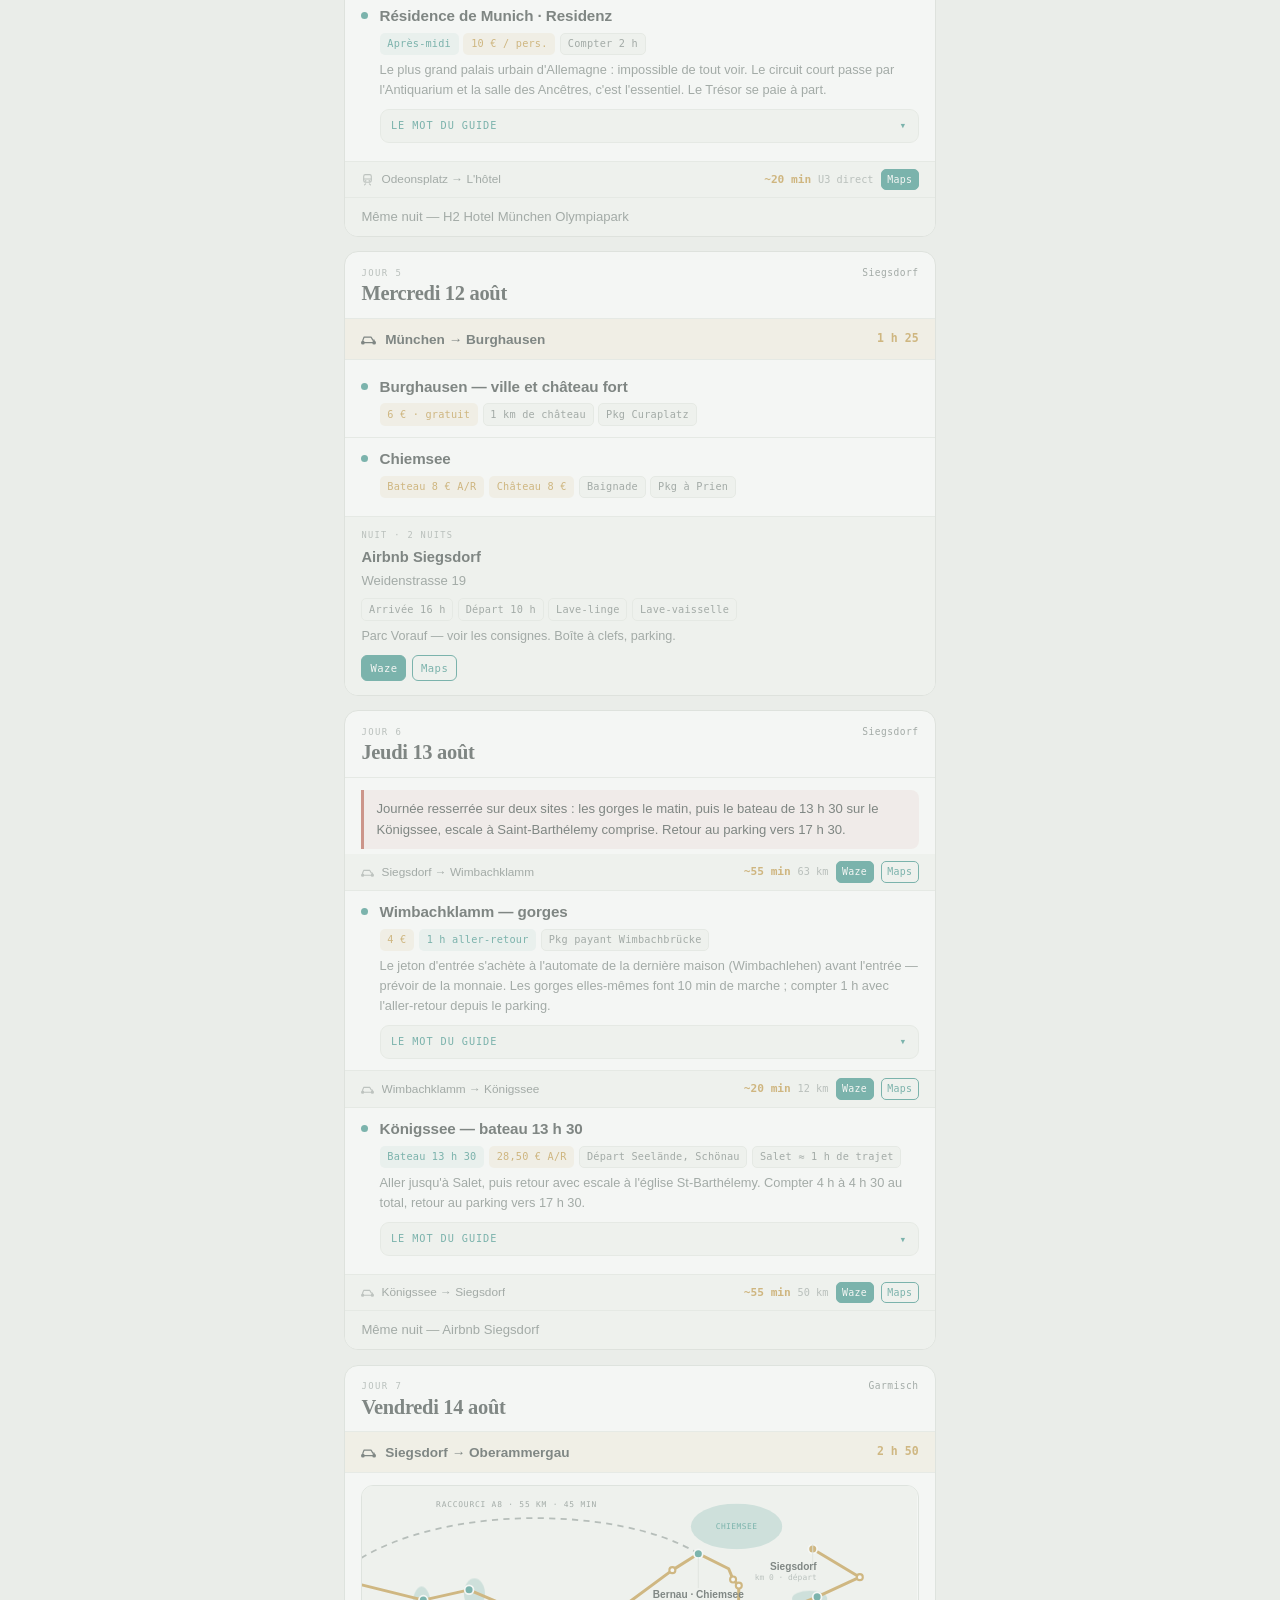
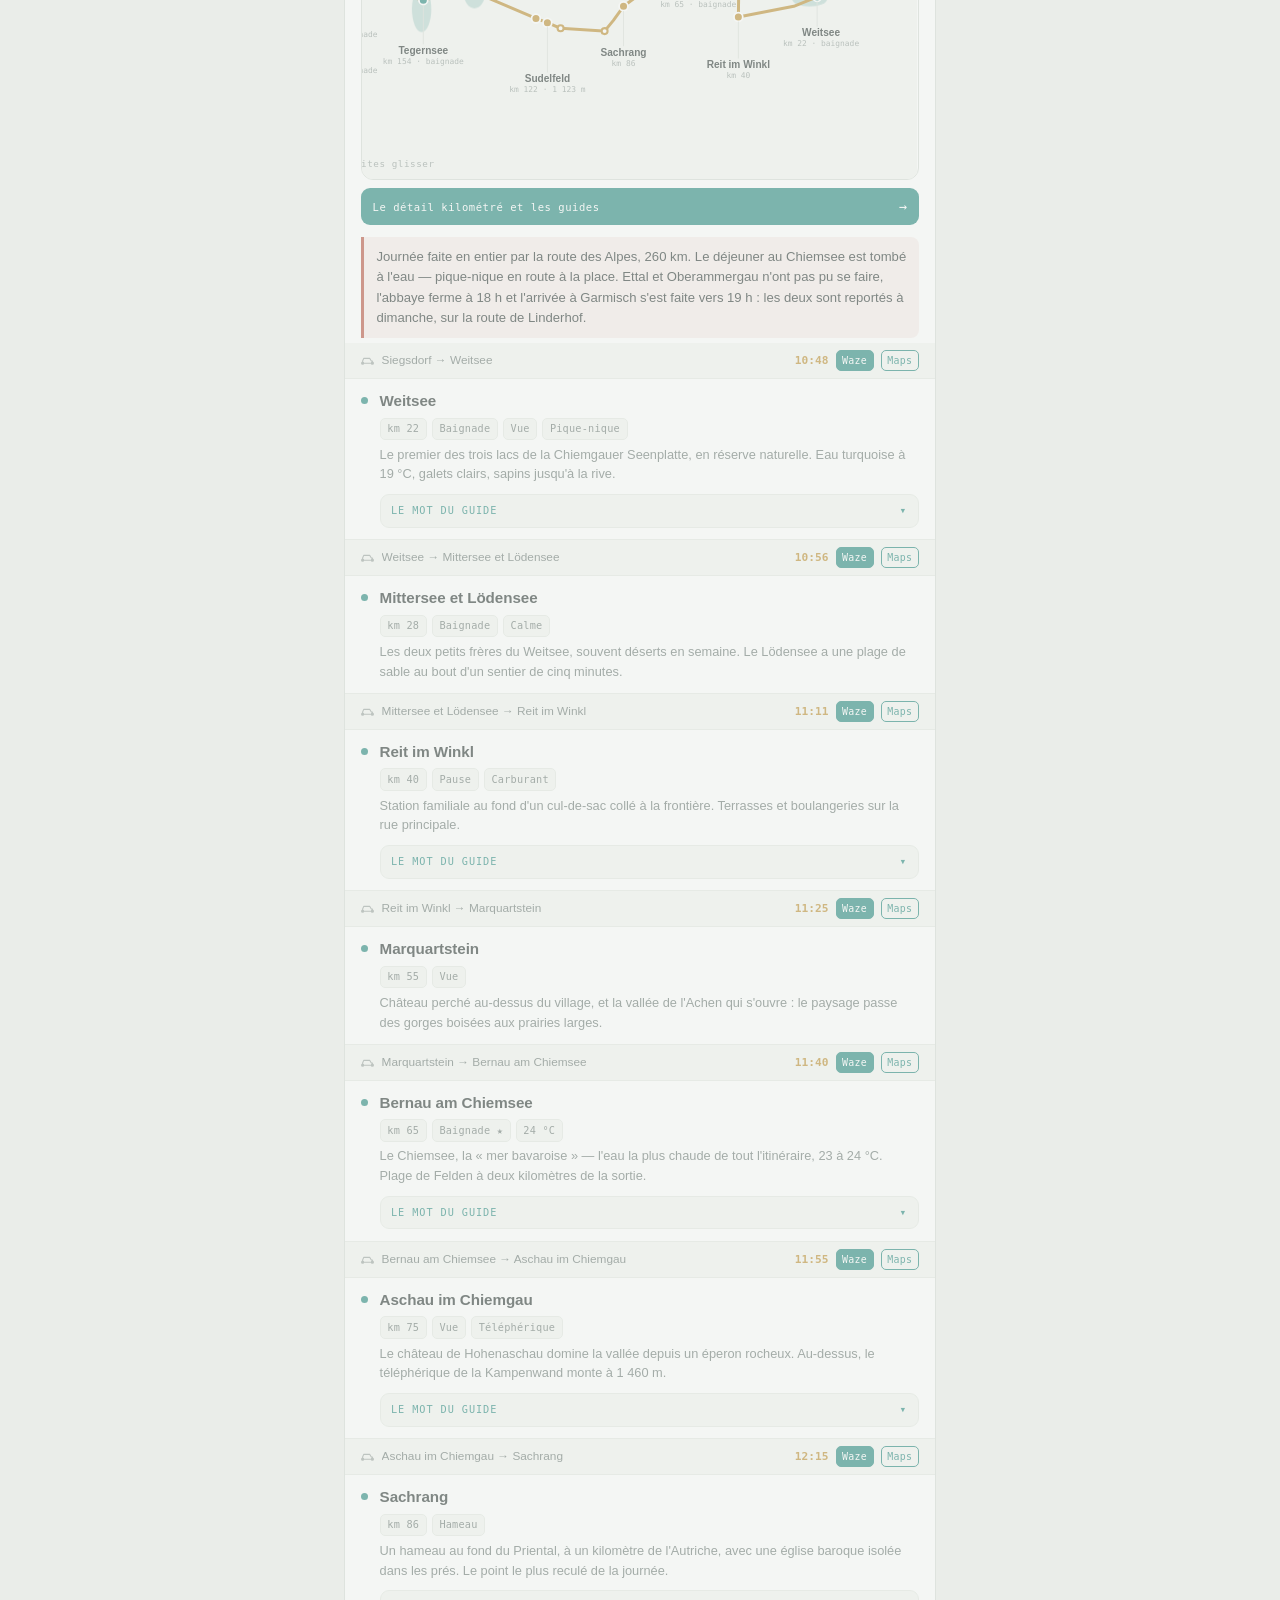
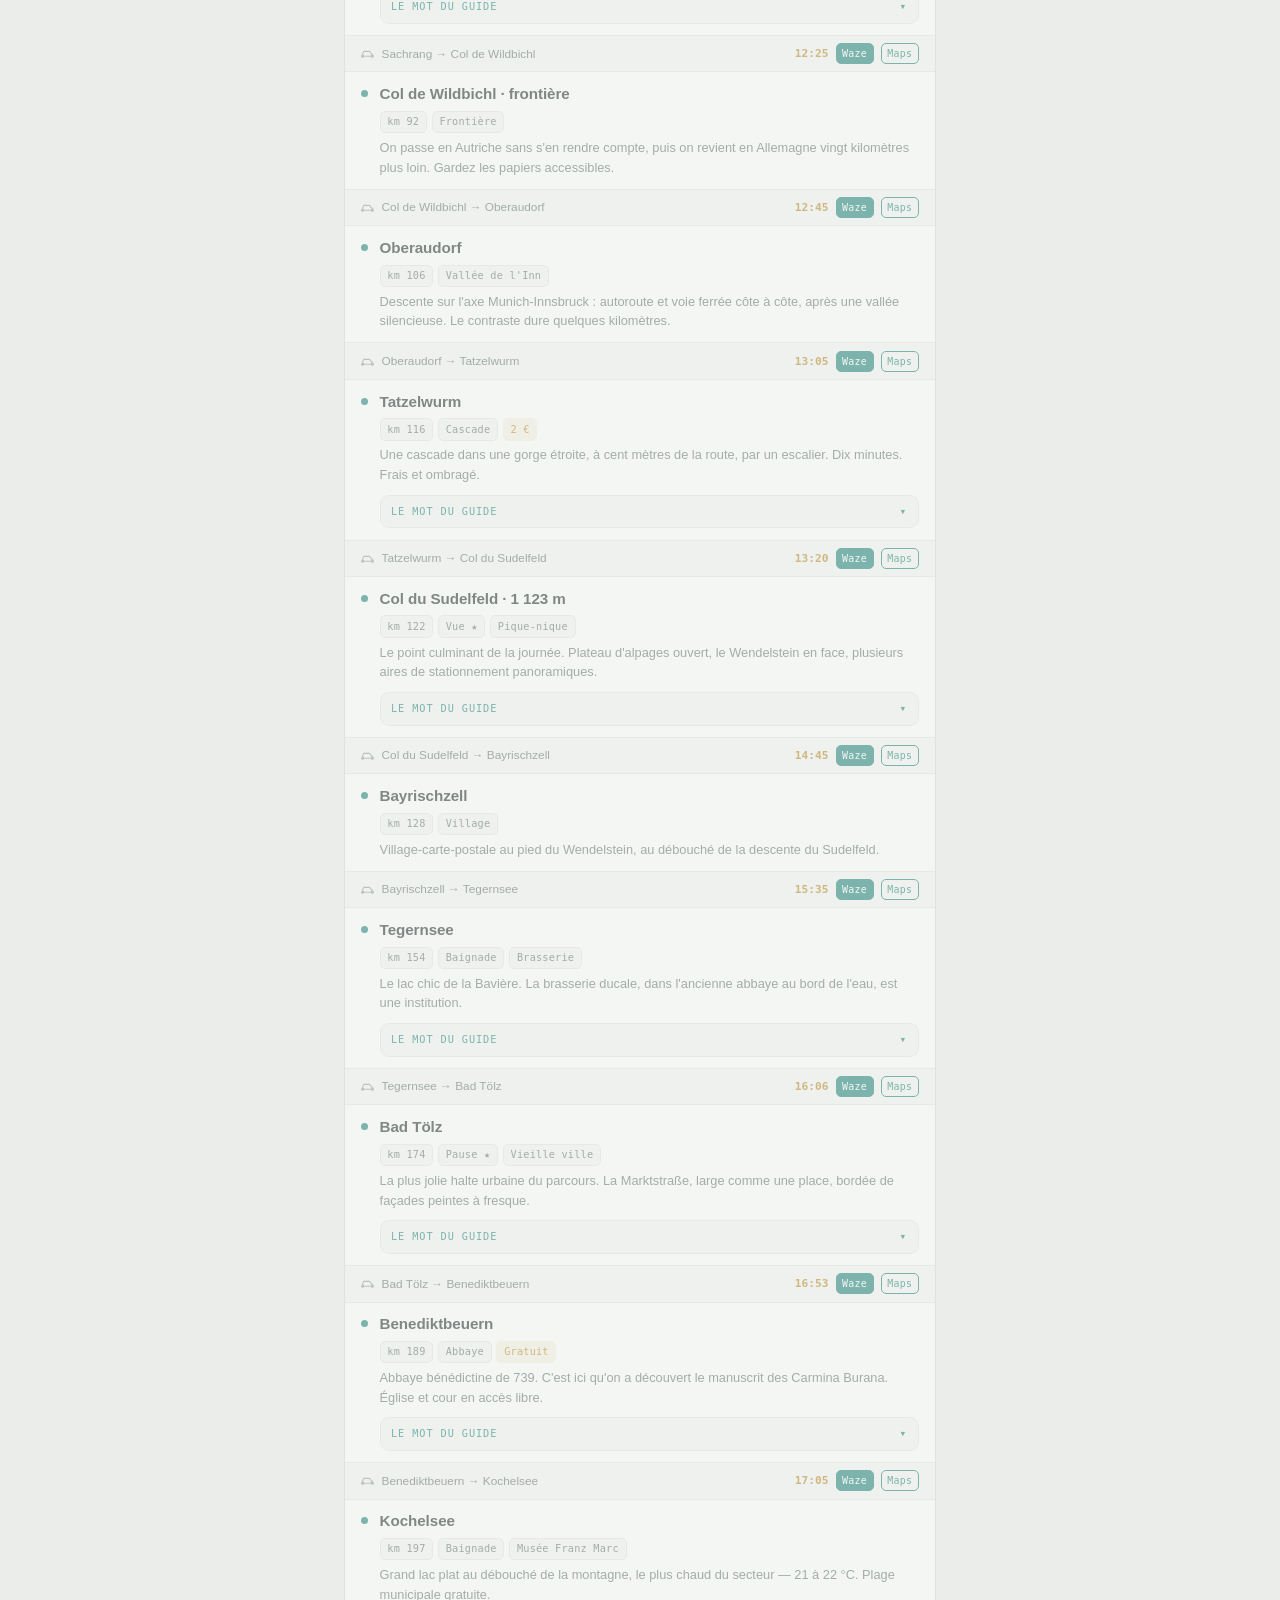
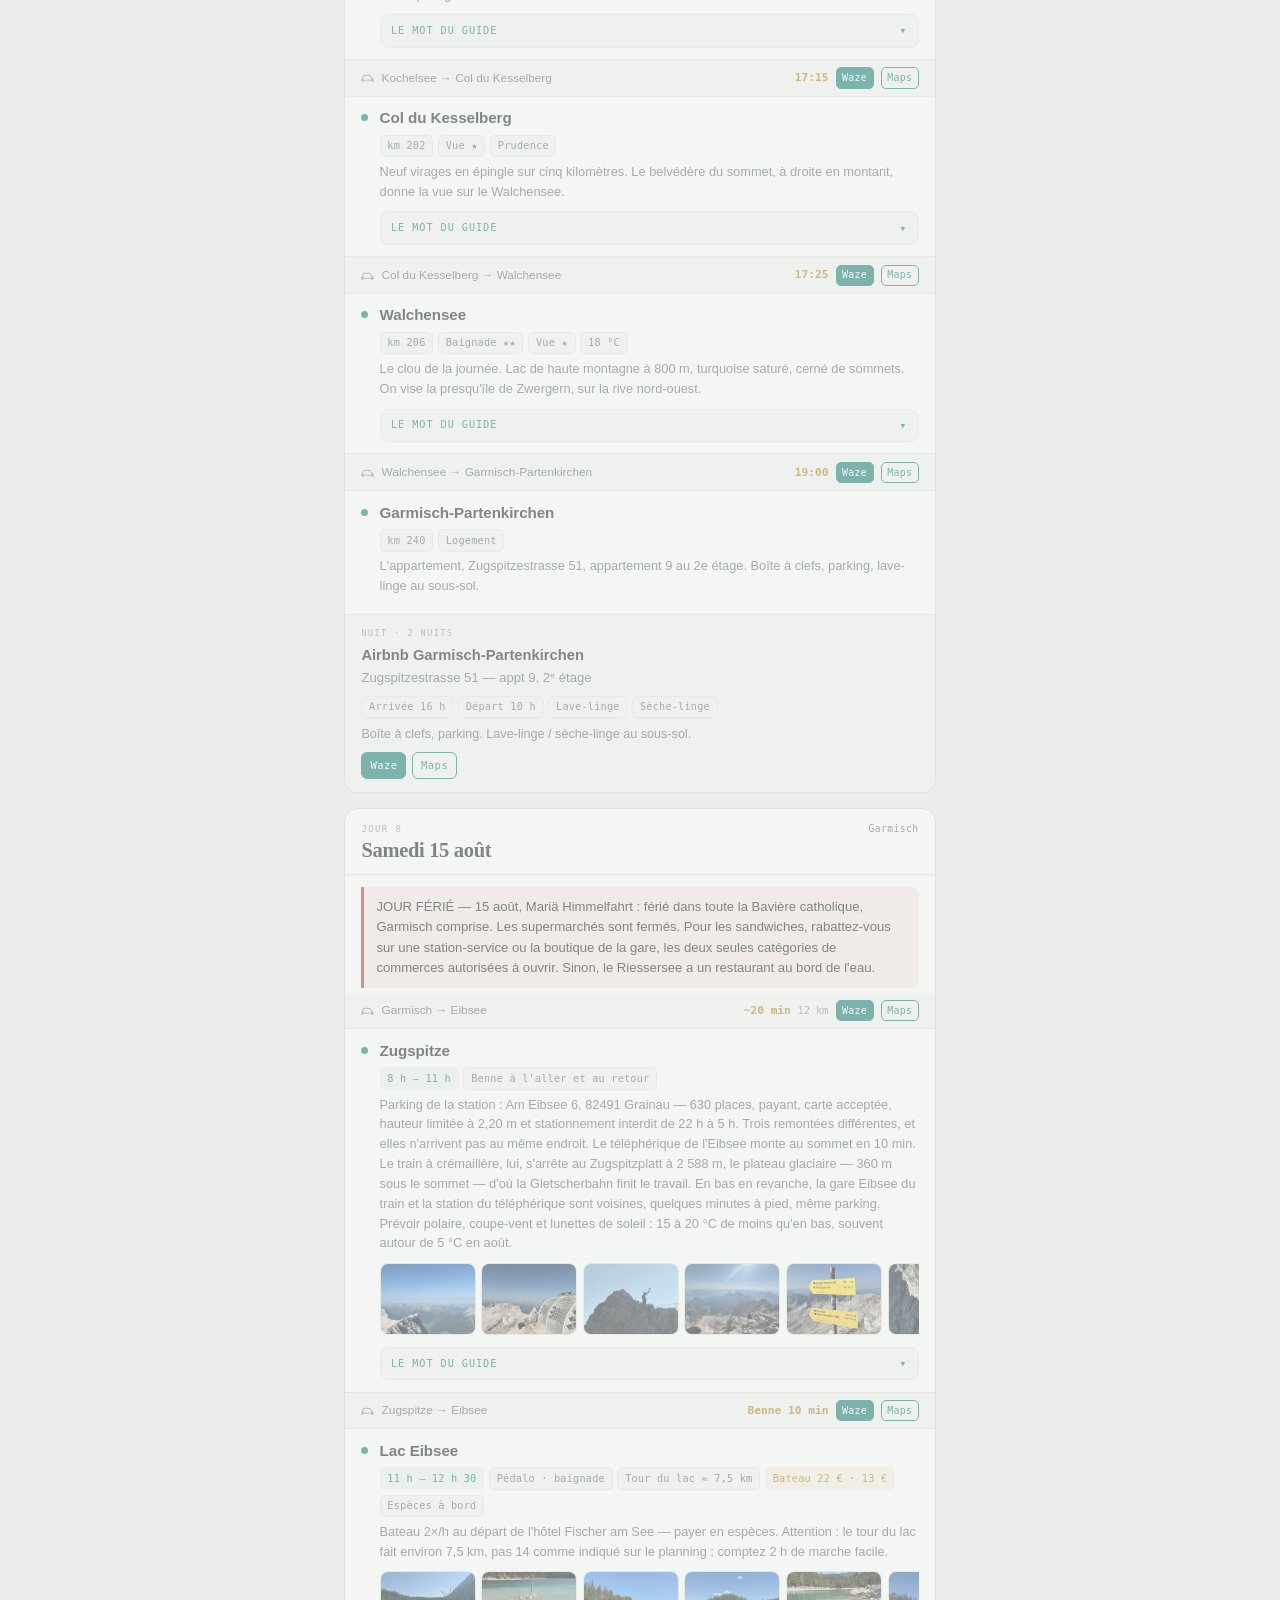
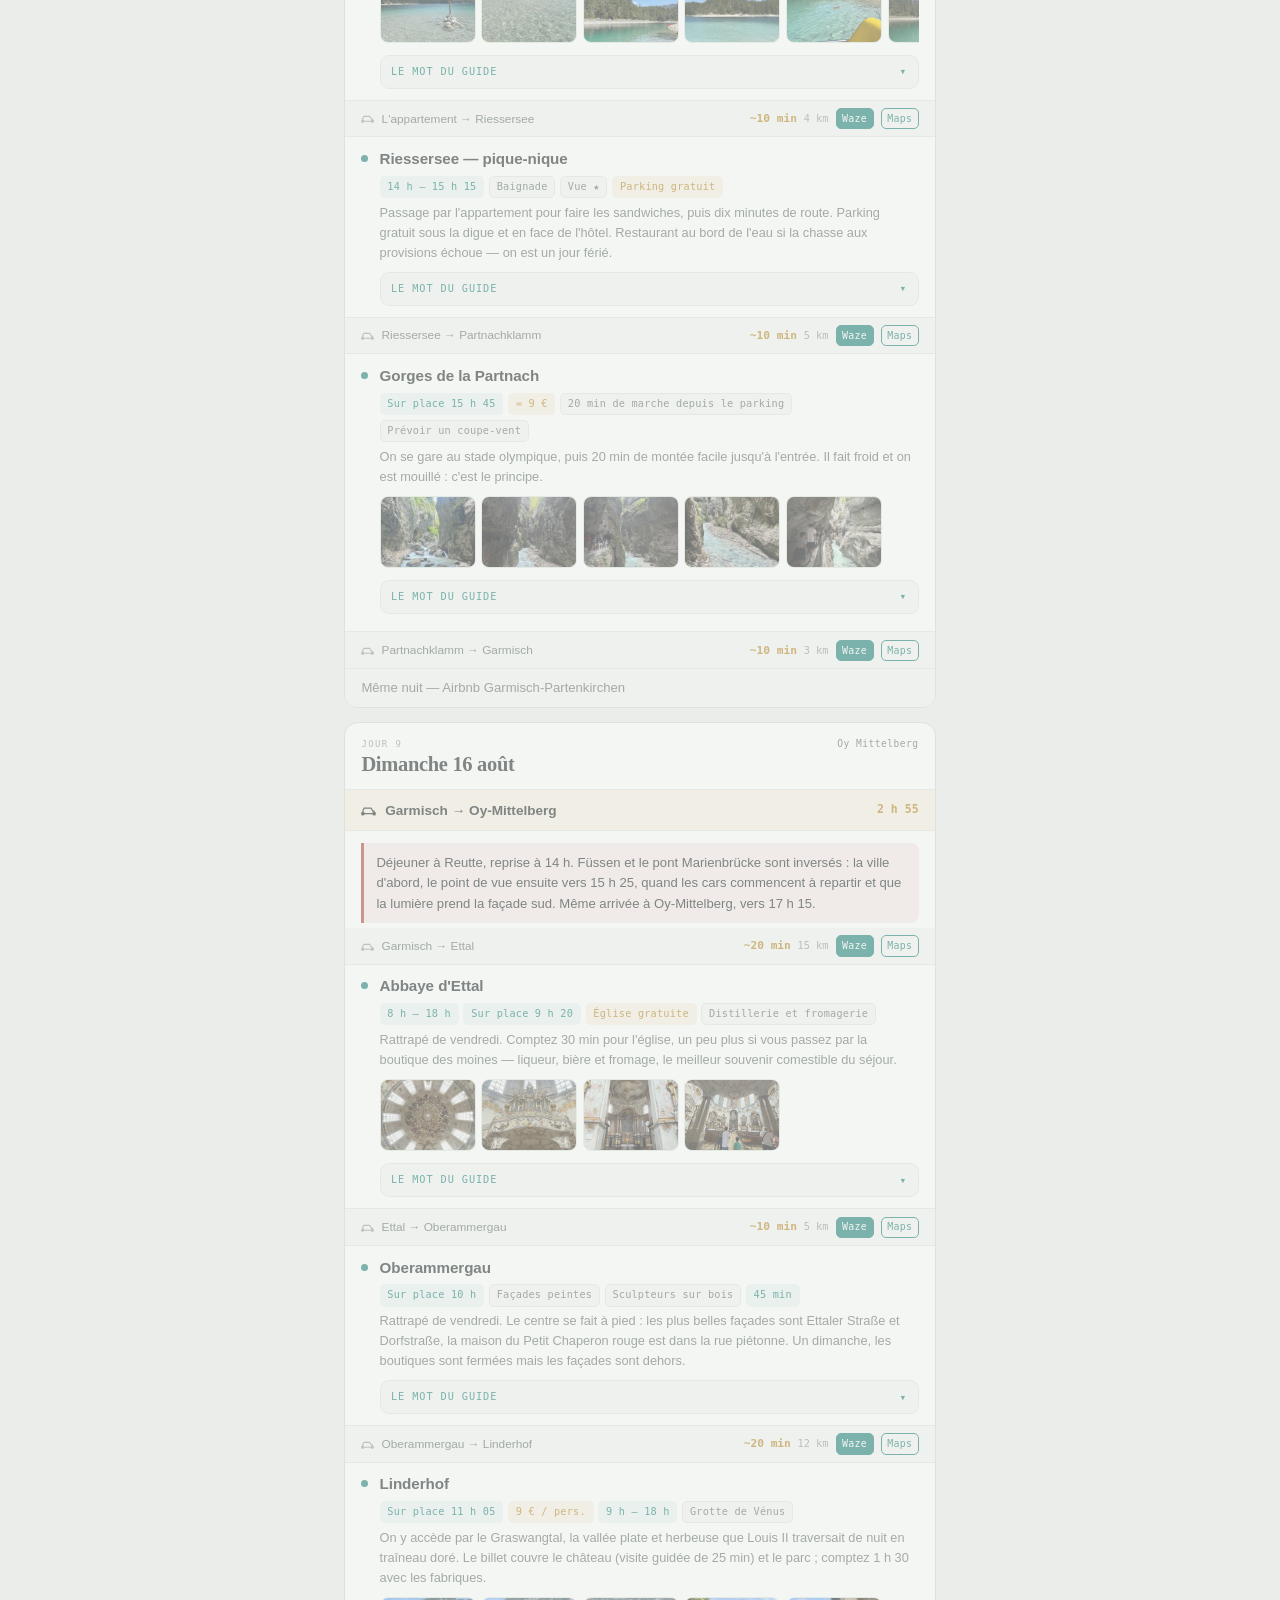
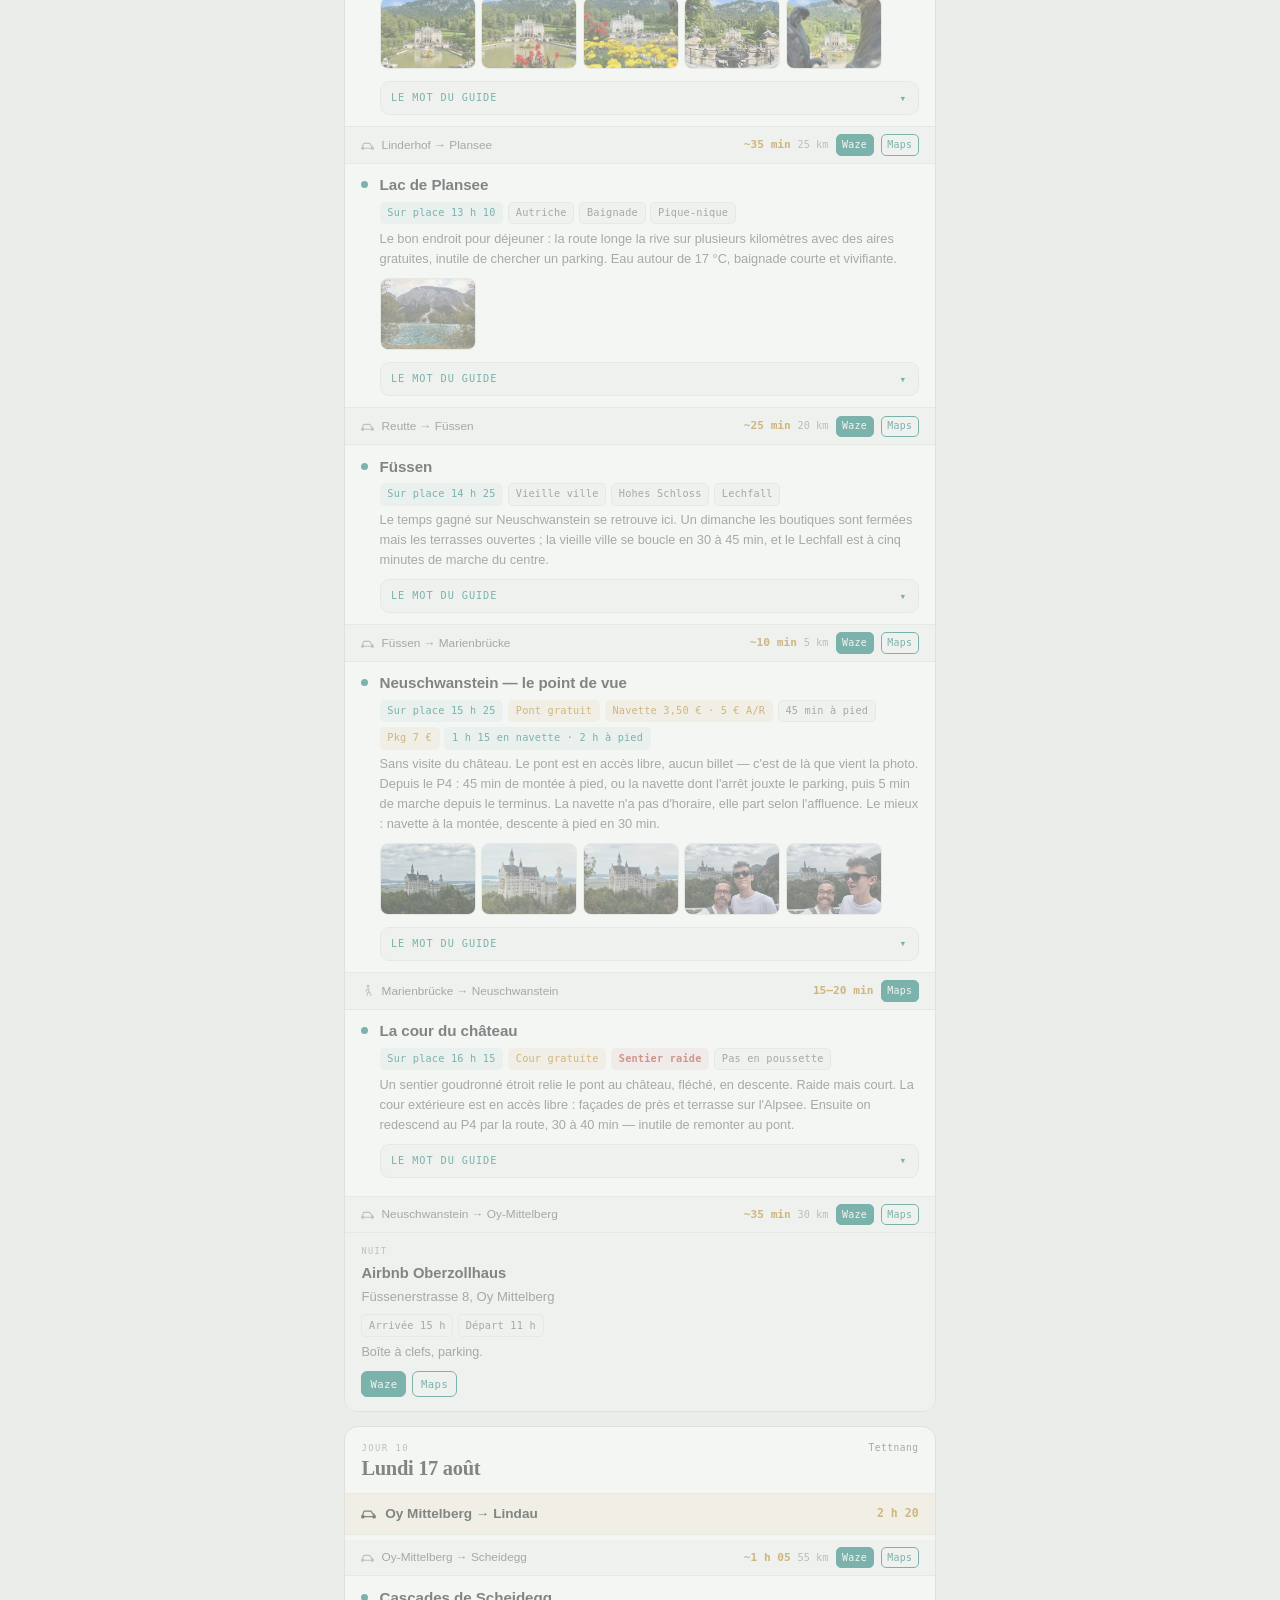
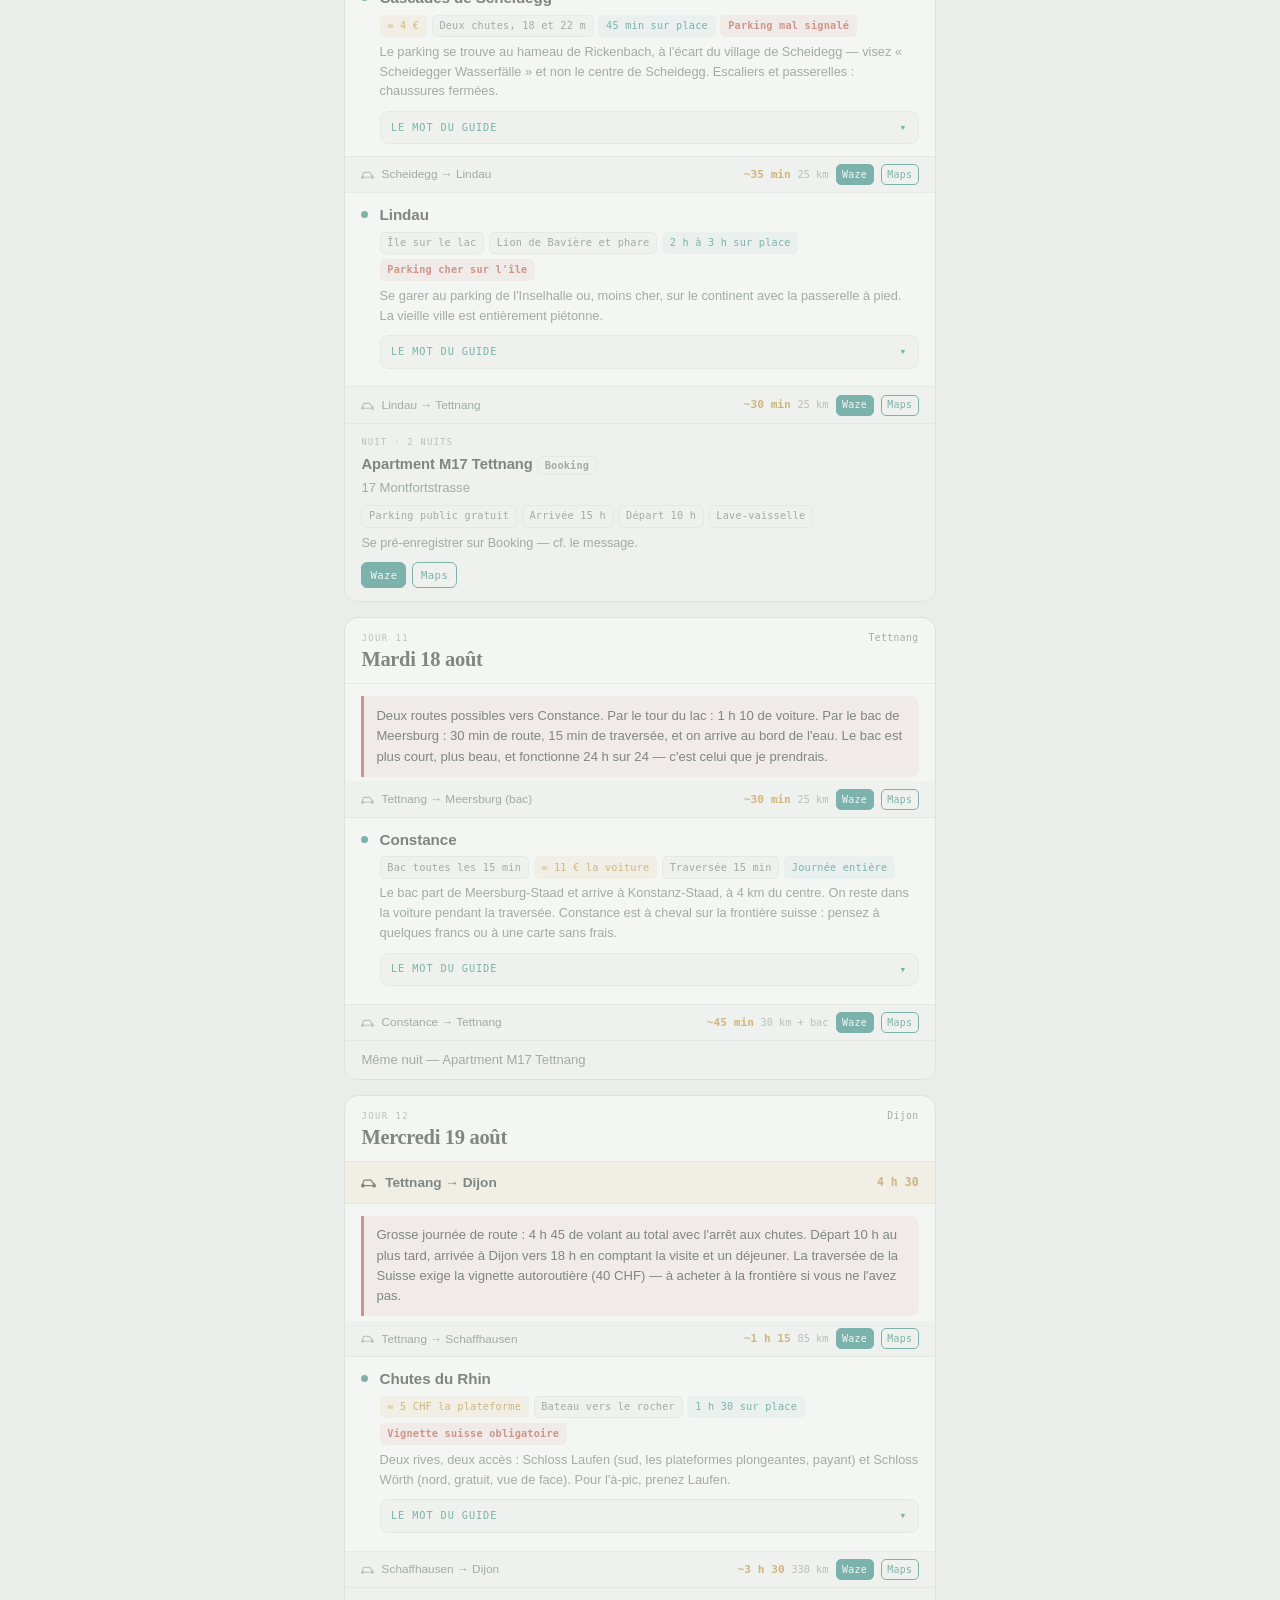
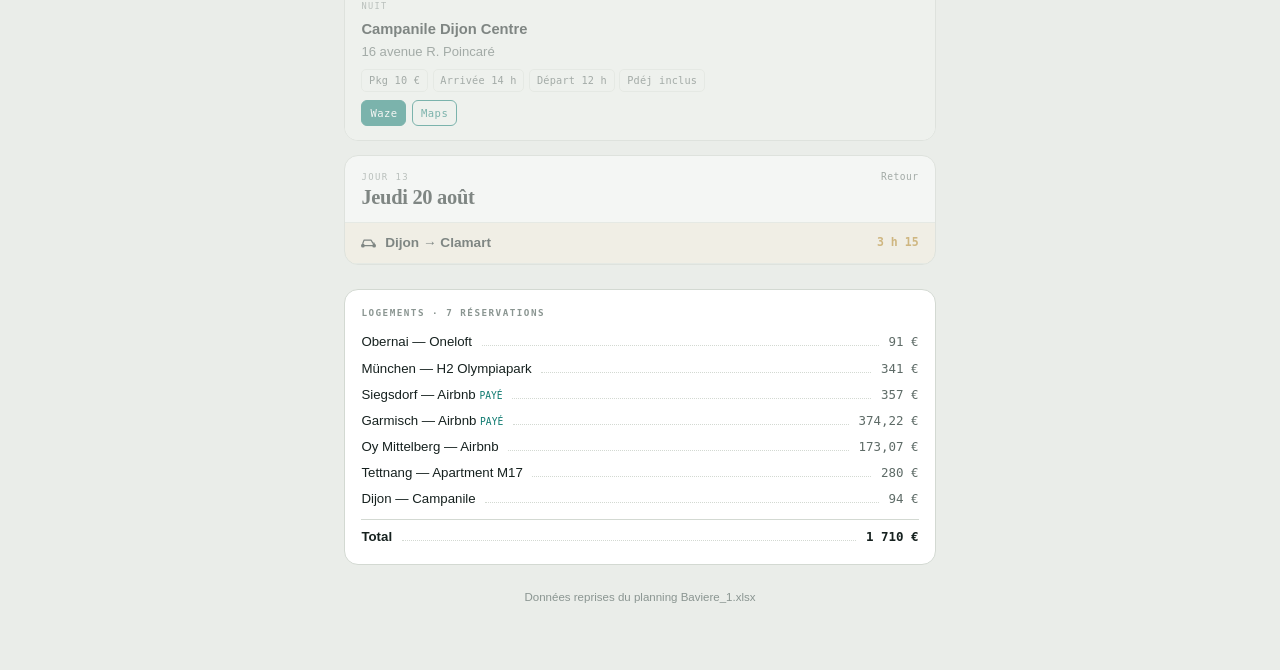
==== commit e228cc75: "Deux photos de plus au sommet Le panneau du DAV — Garmisch à 8 h par le Reintal — et le zoom sur la " ====
--- a/index.html
+++ b/index.html
@@ -10,7 +10,7 @@
   <meta name="apple-mobile-web-app-capable" content="yes">
   <meta name="apple-mobile-web-app-title" content="Bavière">
   <link rel="icon" href="data:image/svg+xml,<svg xmlns='http://www.w3.org/2000/svg' viewBox='0 0 100 100'><text y='.9em' font-size='90'>🏔️</text></svg>">
-  <link rel="stylesheet" href="style.css?v=202608162005">
+  <link rel="stylesheet" href="style.css?v=202608162010">
 </head>
 <body>
 
@@ -56,7 +56,7 @@
 </div>
 
 <script src="data/carte-alpes.js"></script>
-<script src="data/jours.js?v=202608162005"></script>
-<script src="app.js?v=202608162005"></script>
+<script src="data/jours.js?v=202608162010"></script>
+<script src="app.js?v=202608162010"></script>
 </body>
 </html>
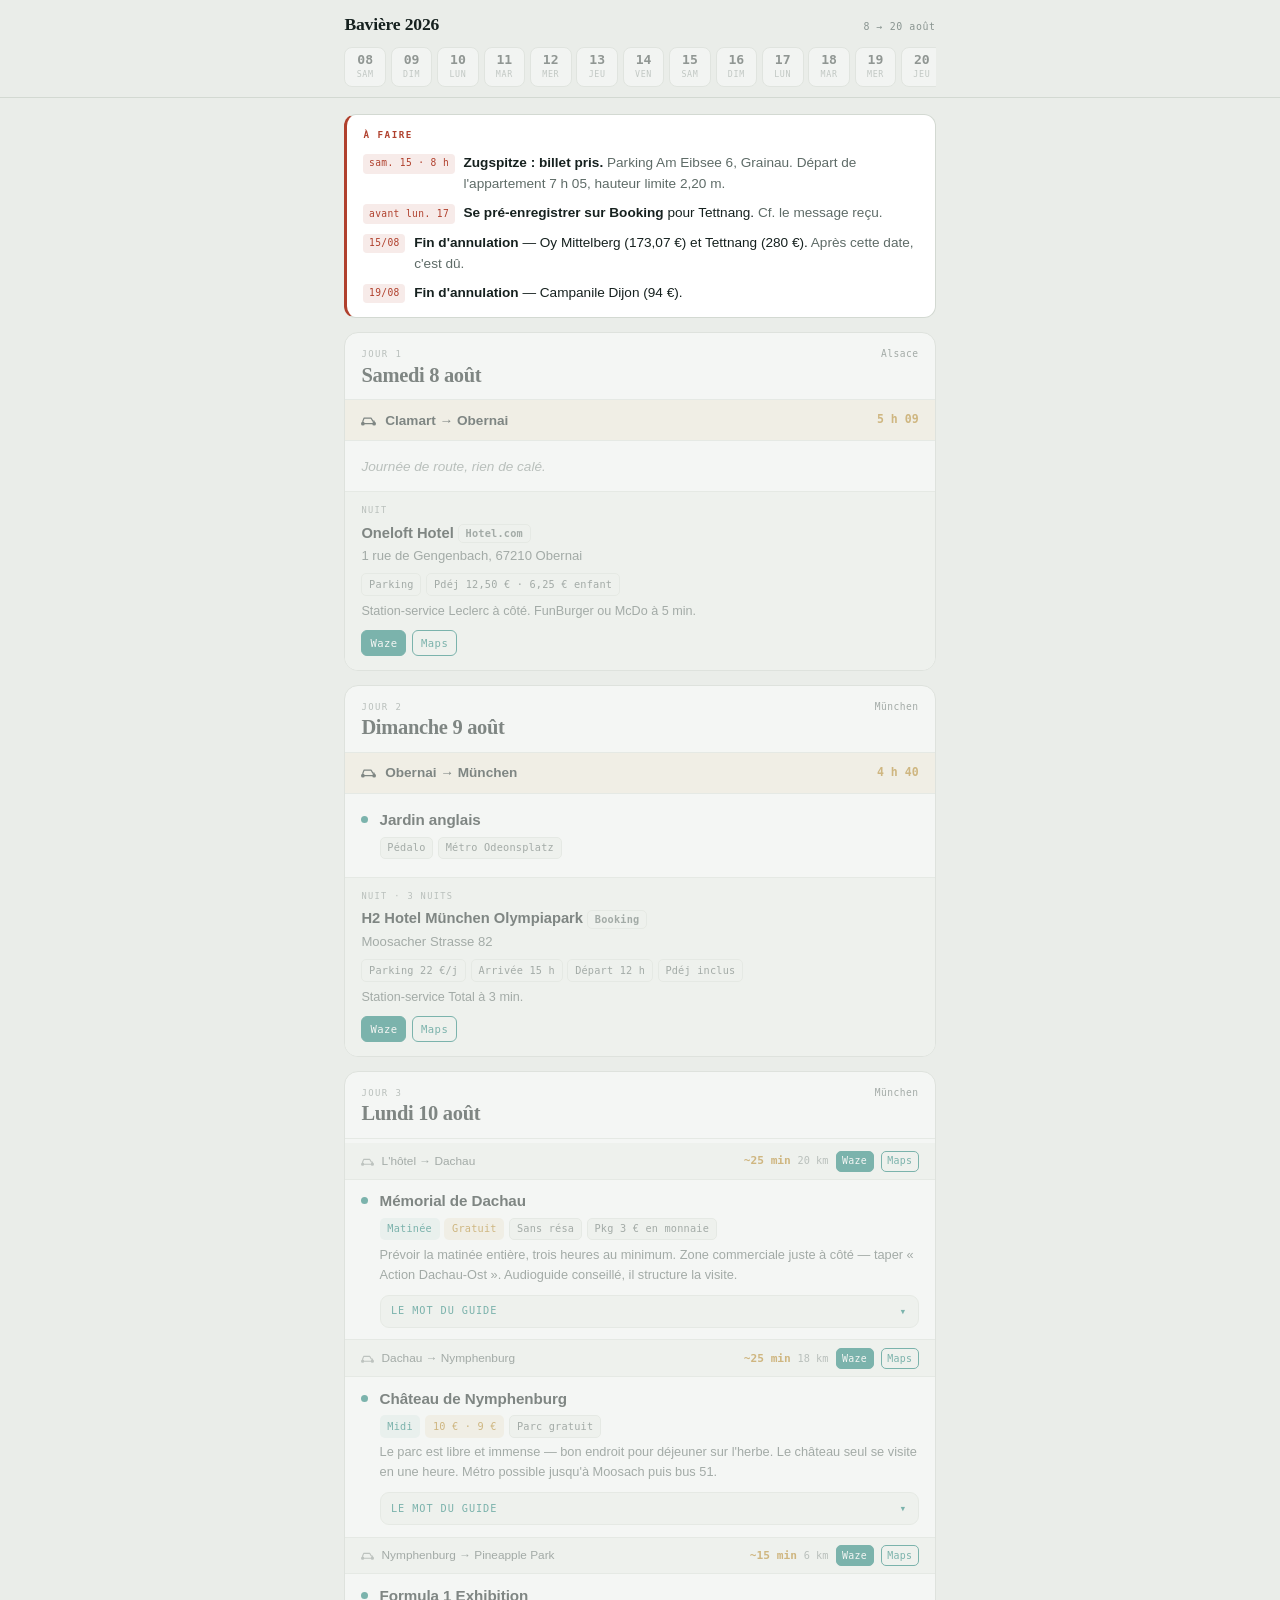
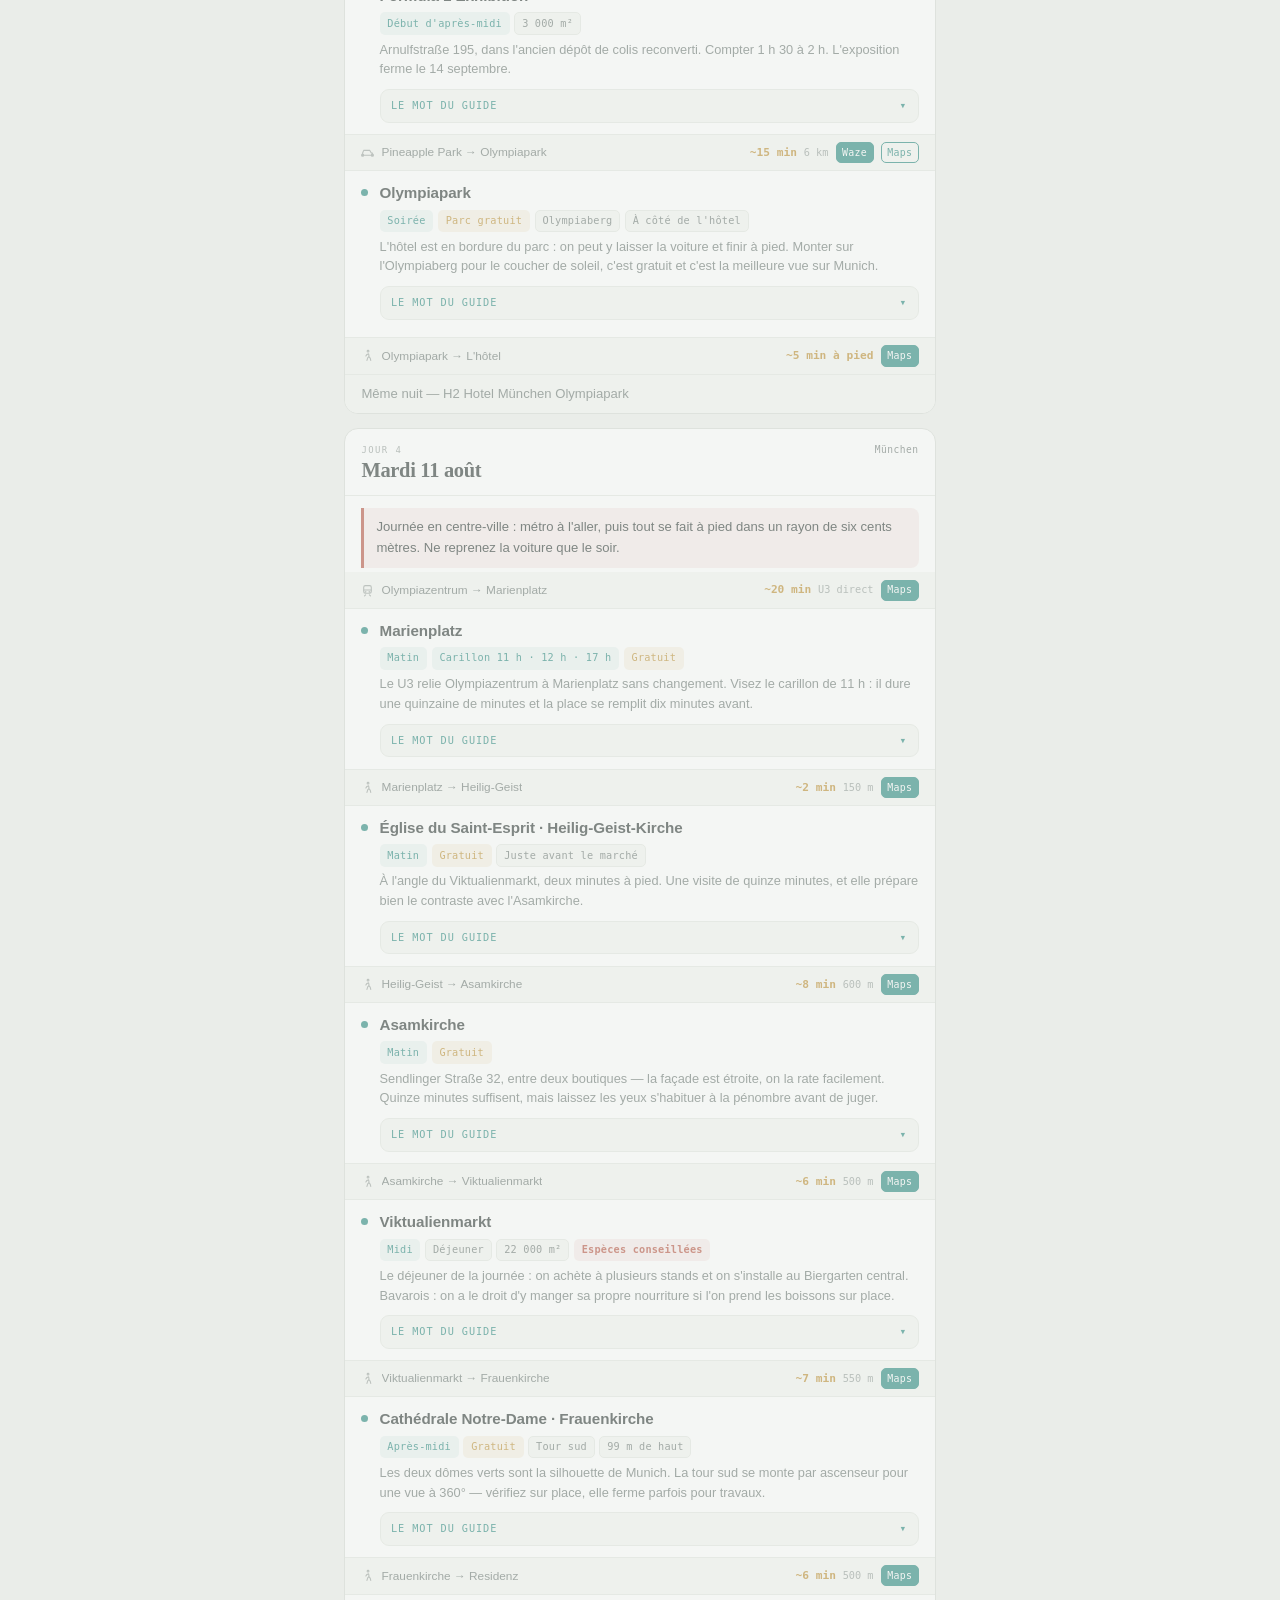
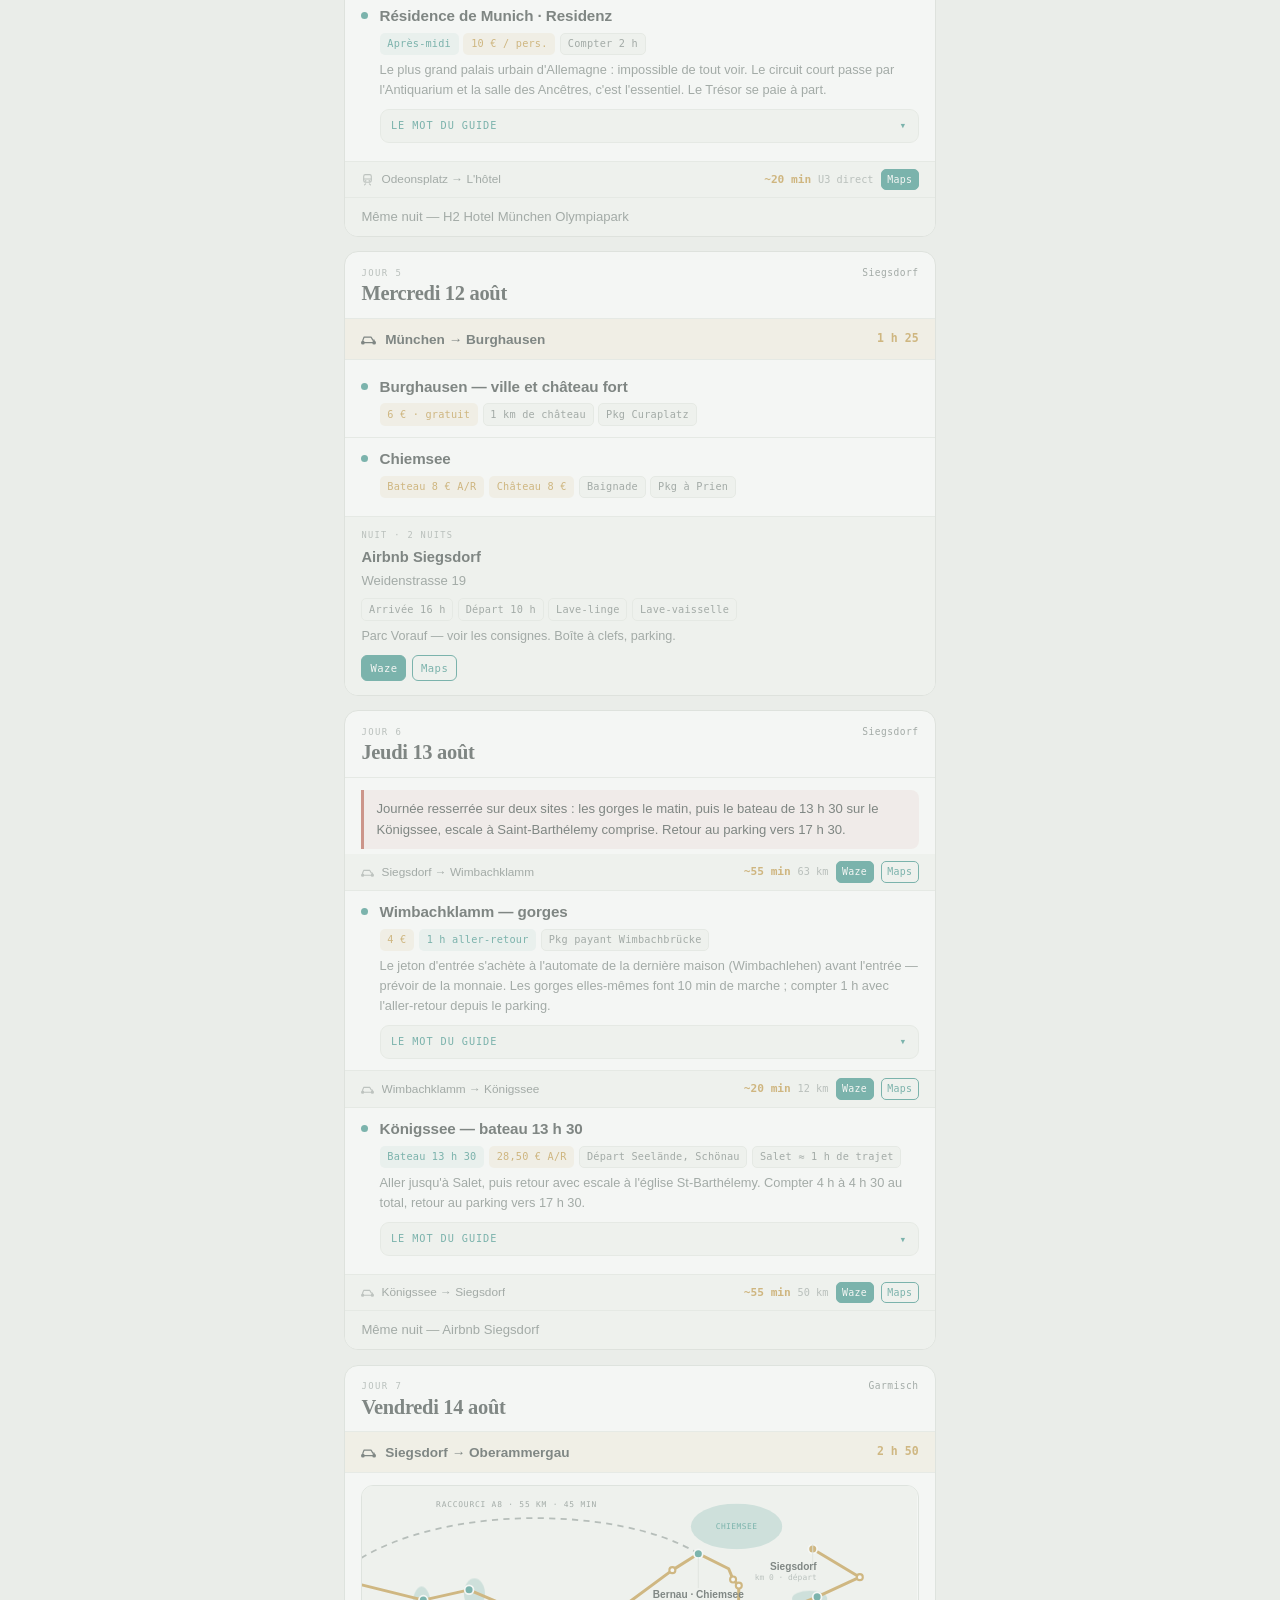
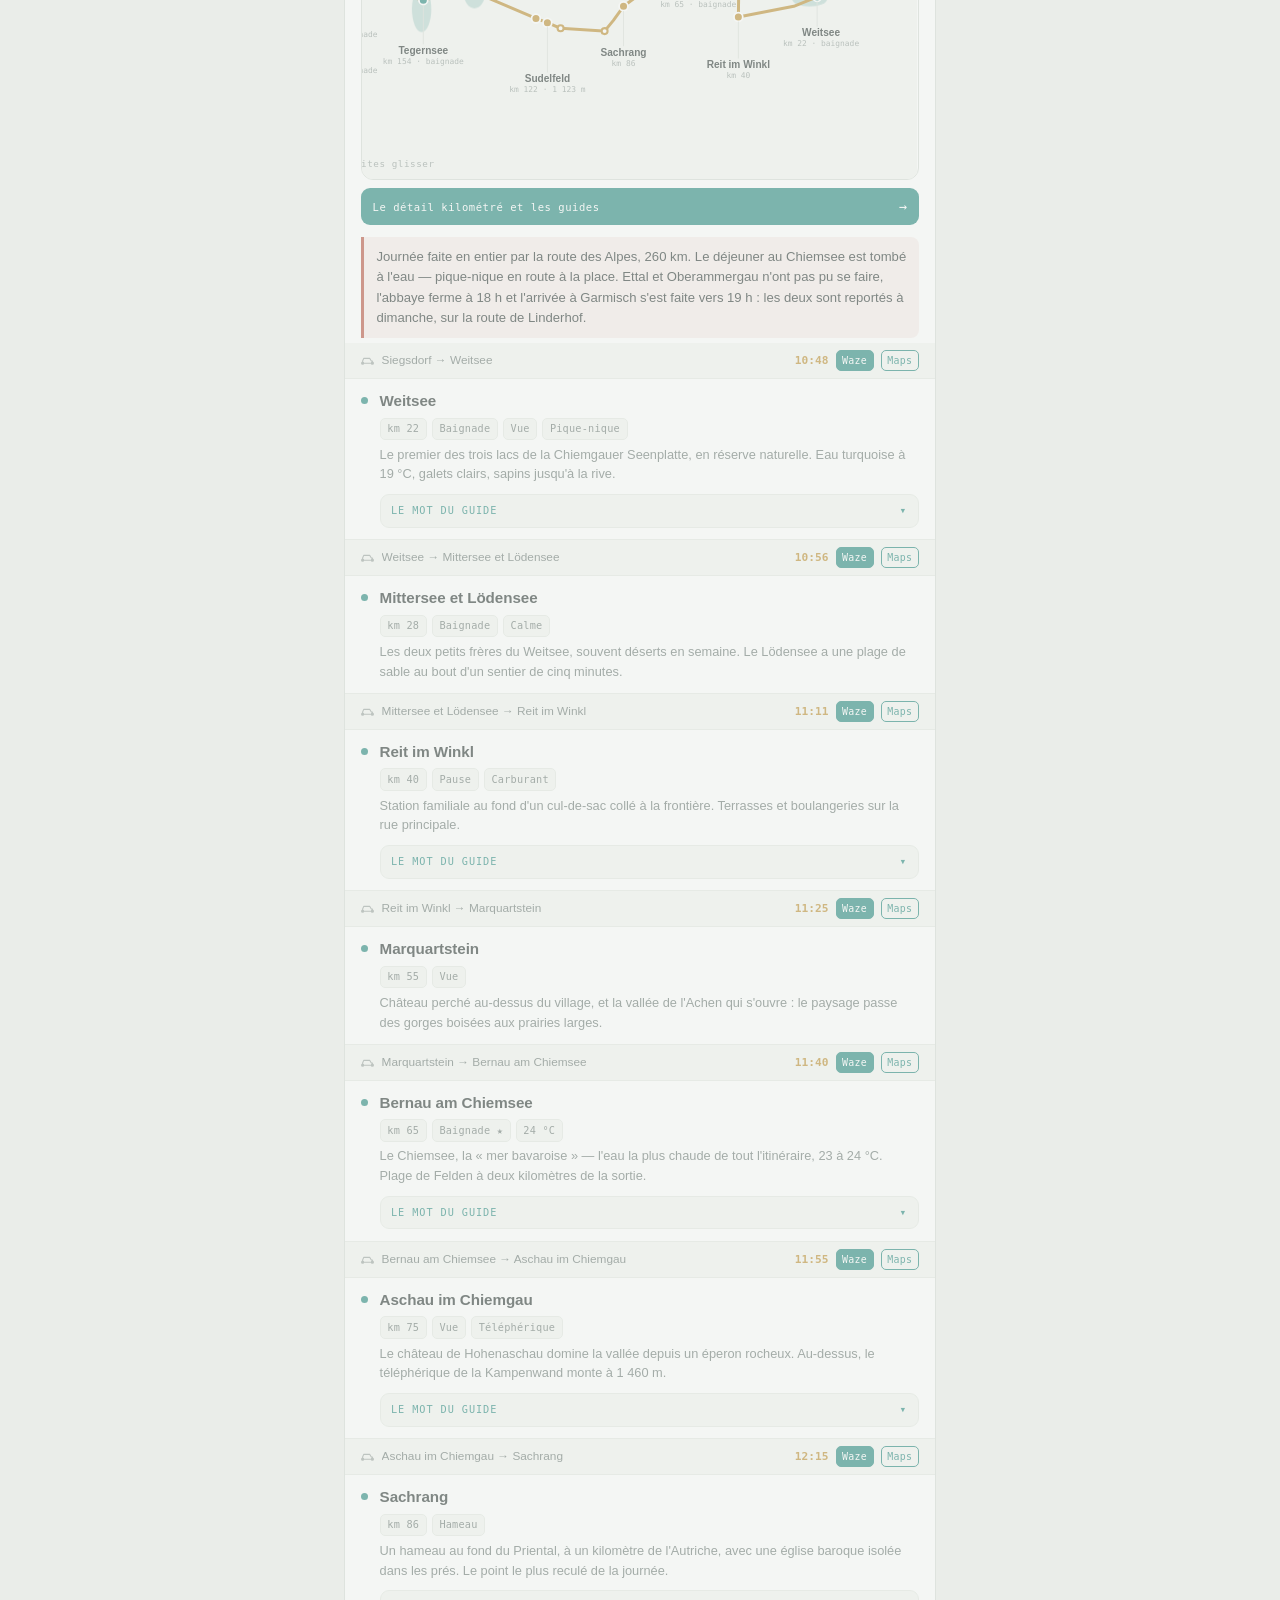
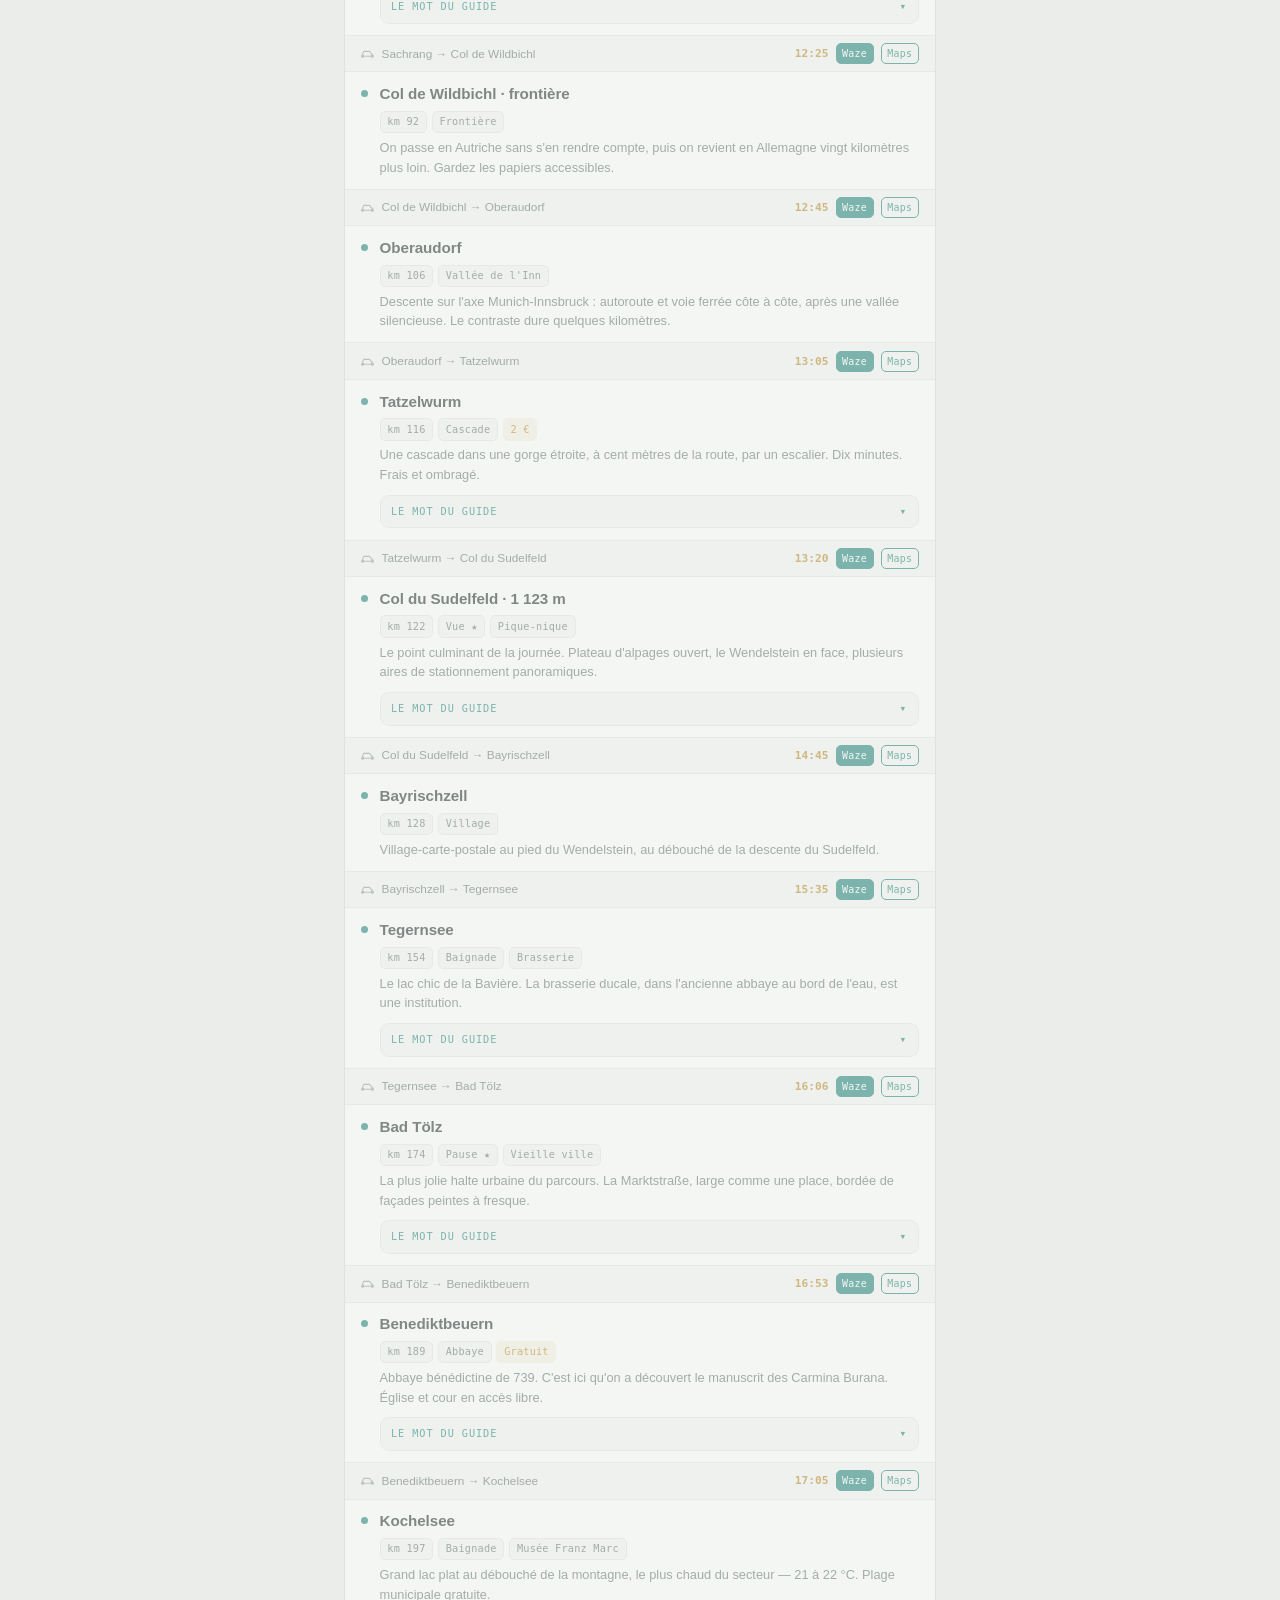
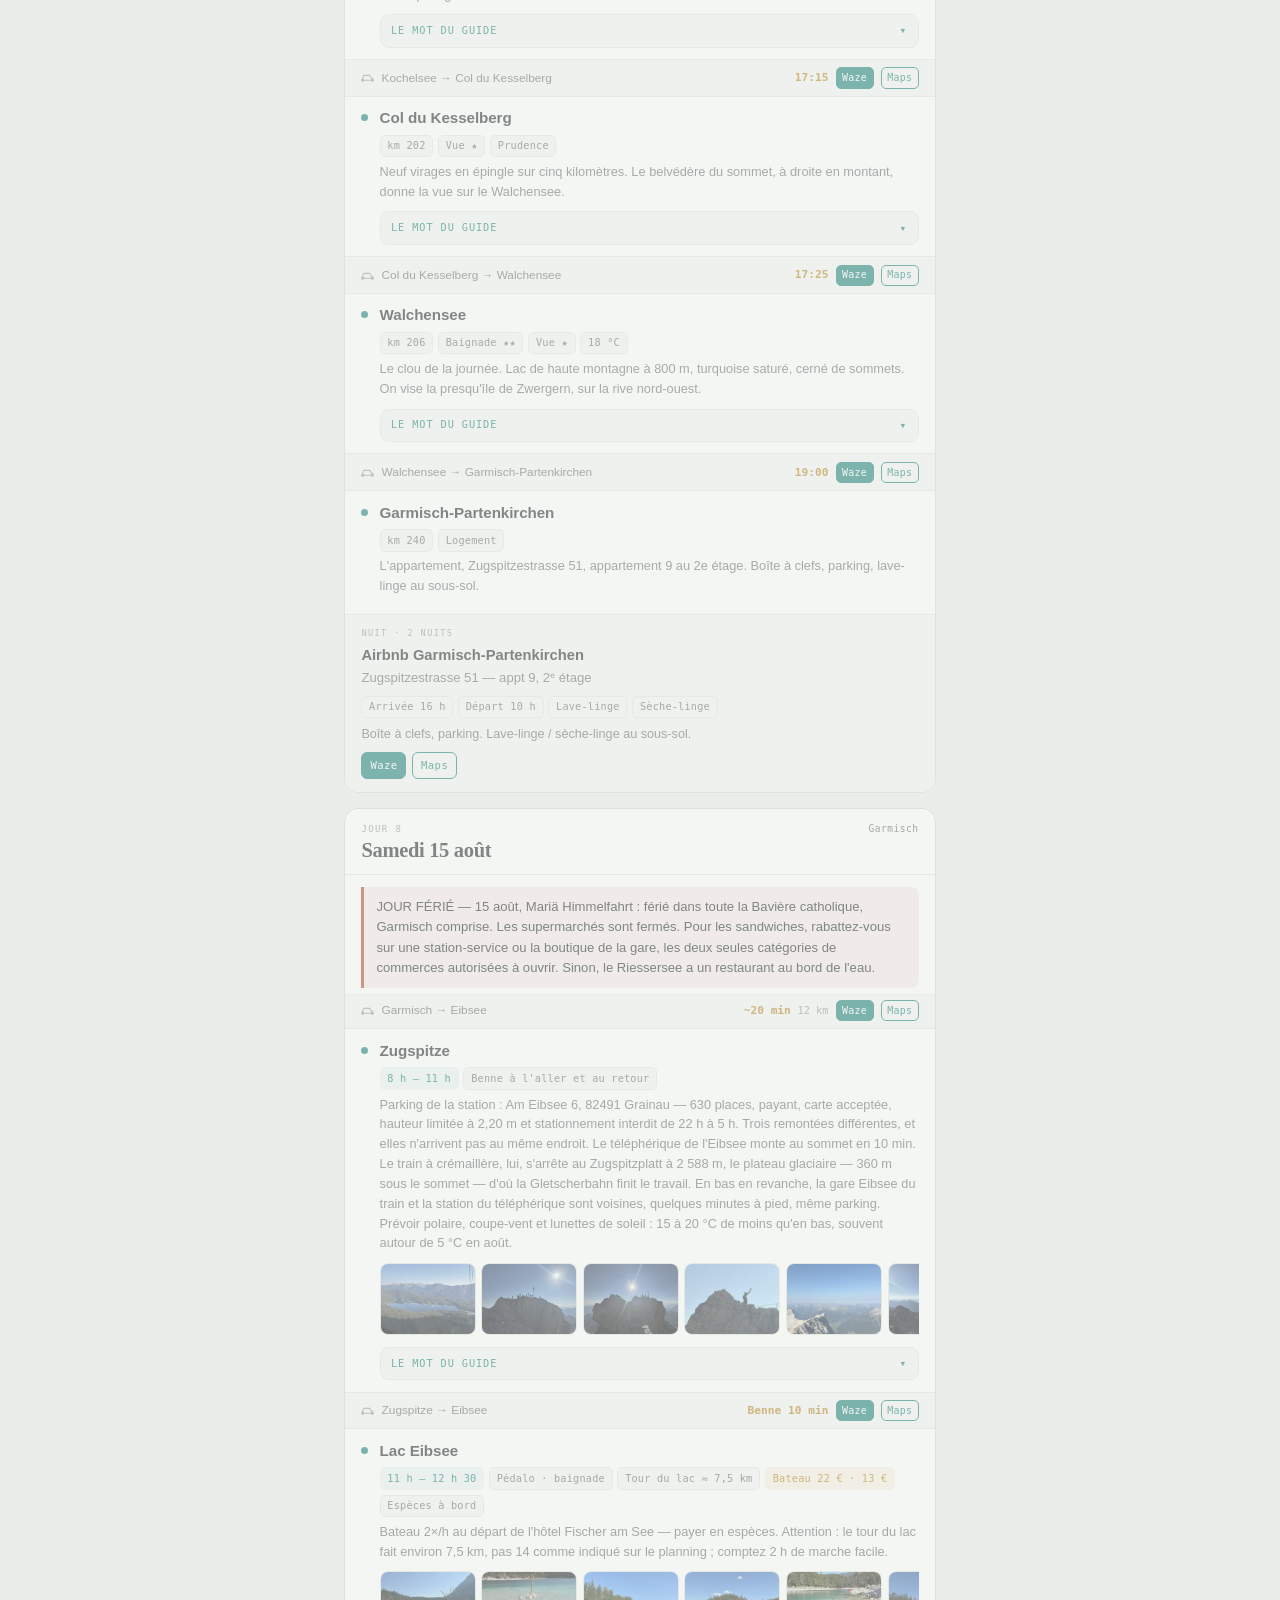
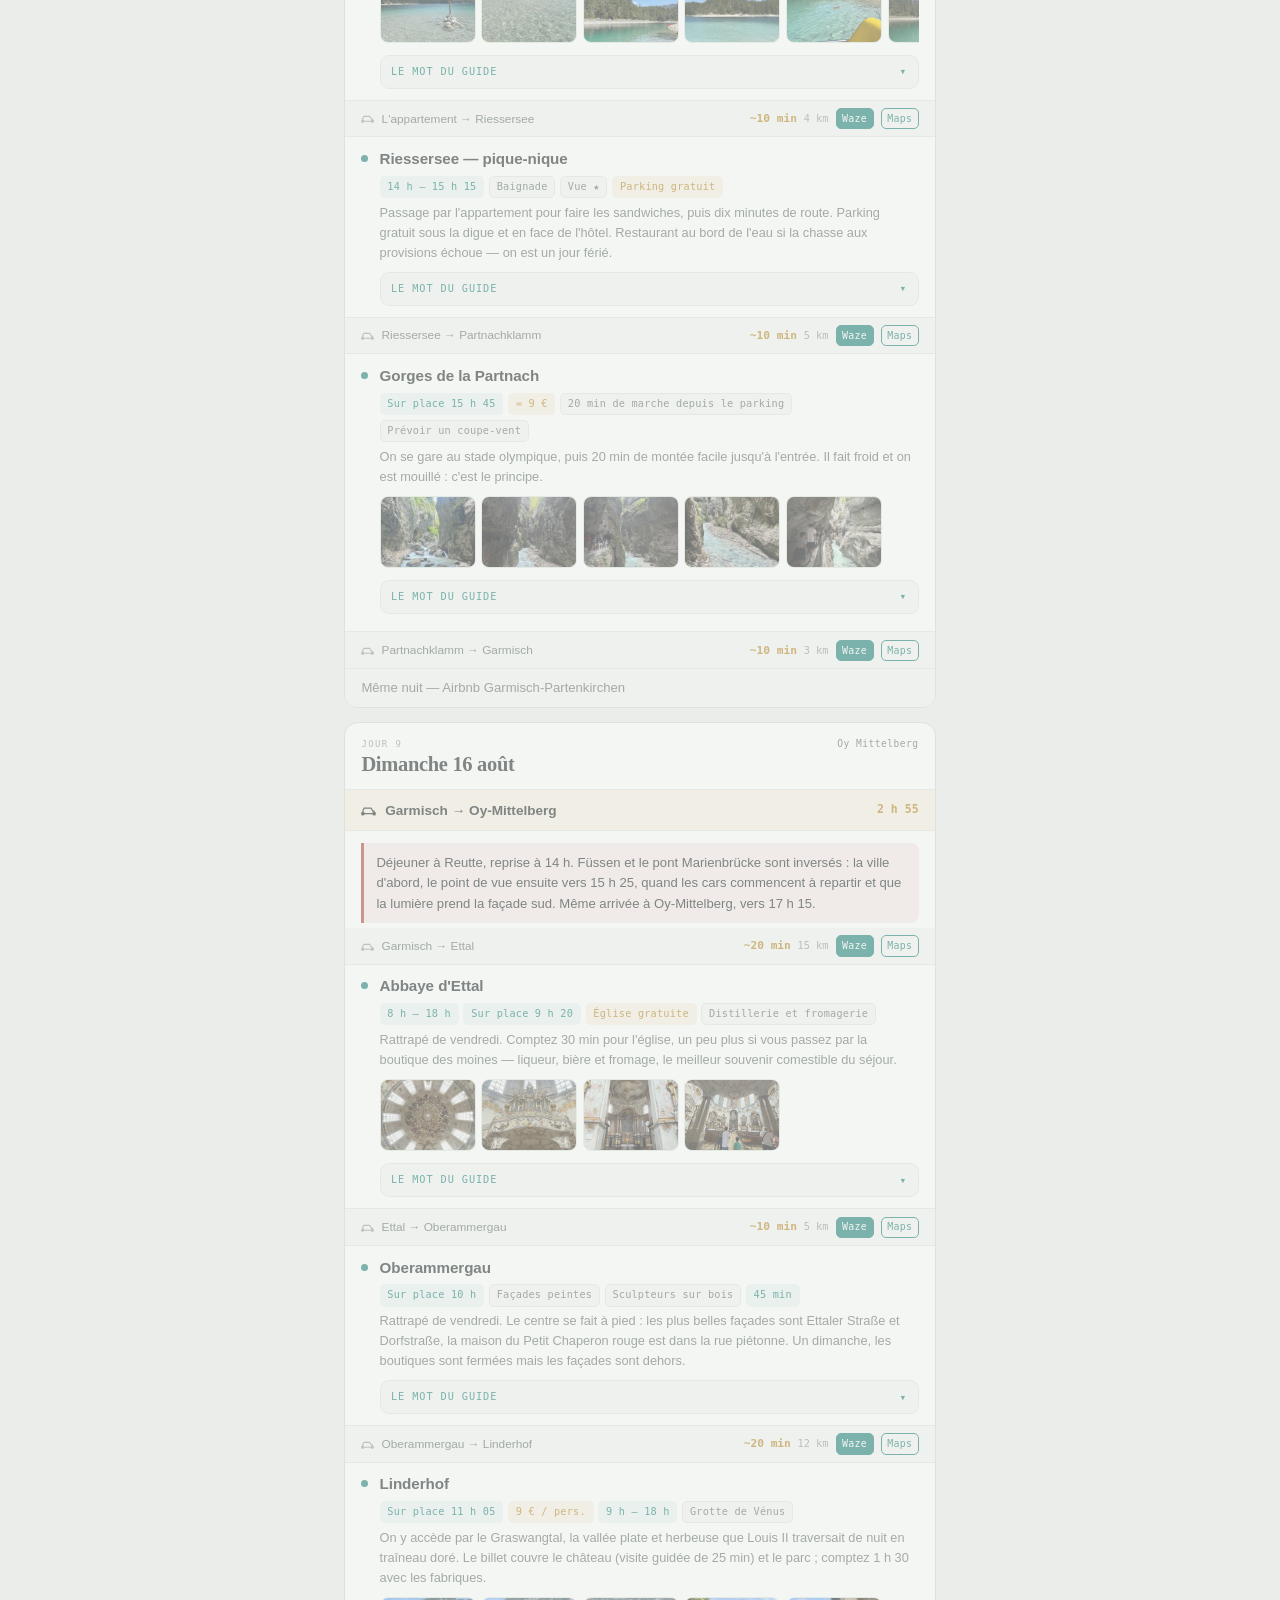
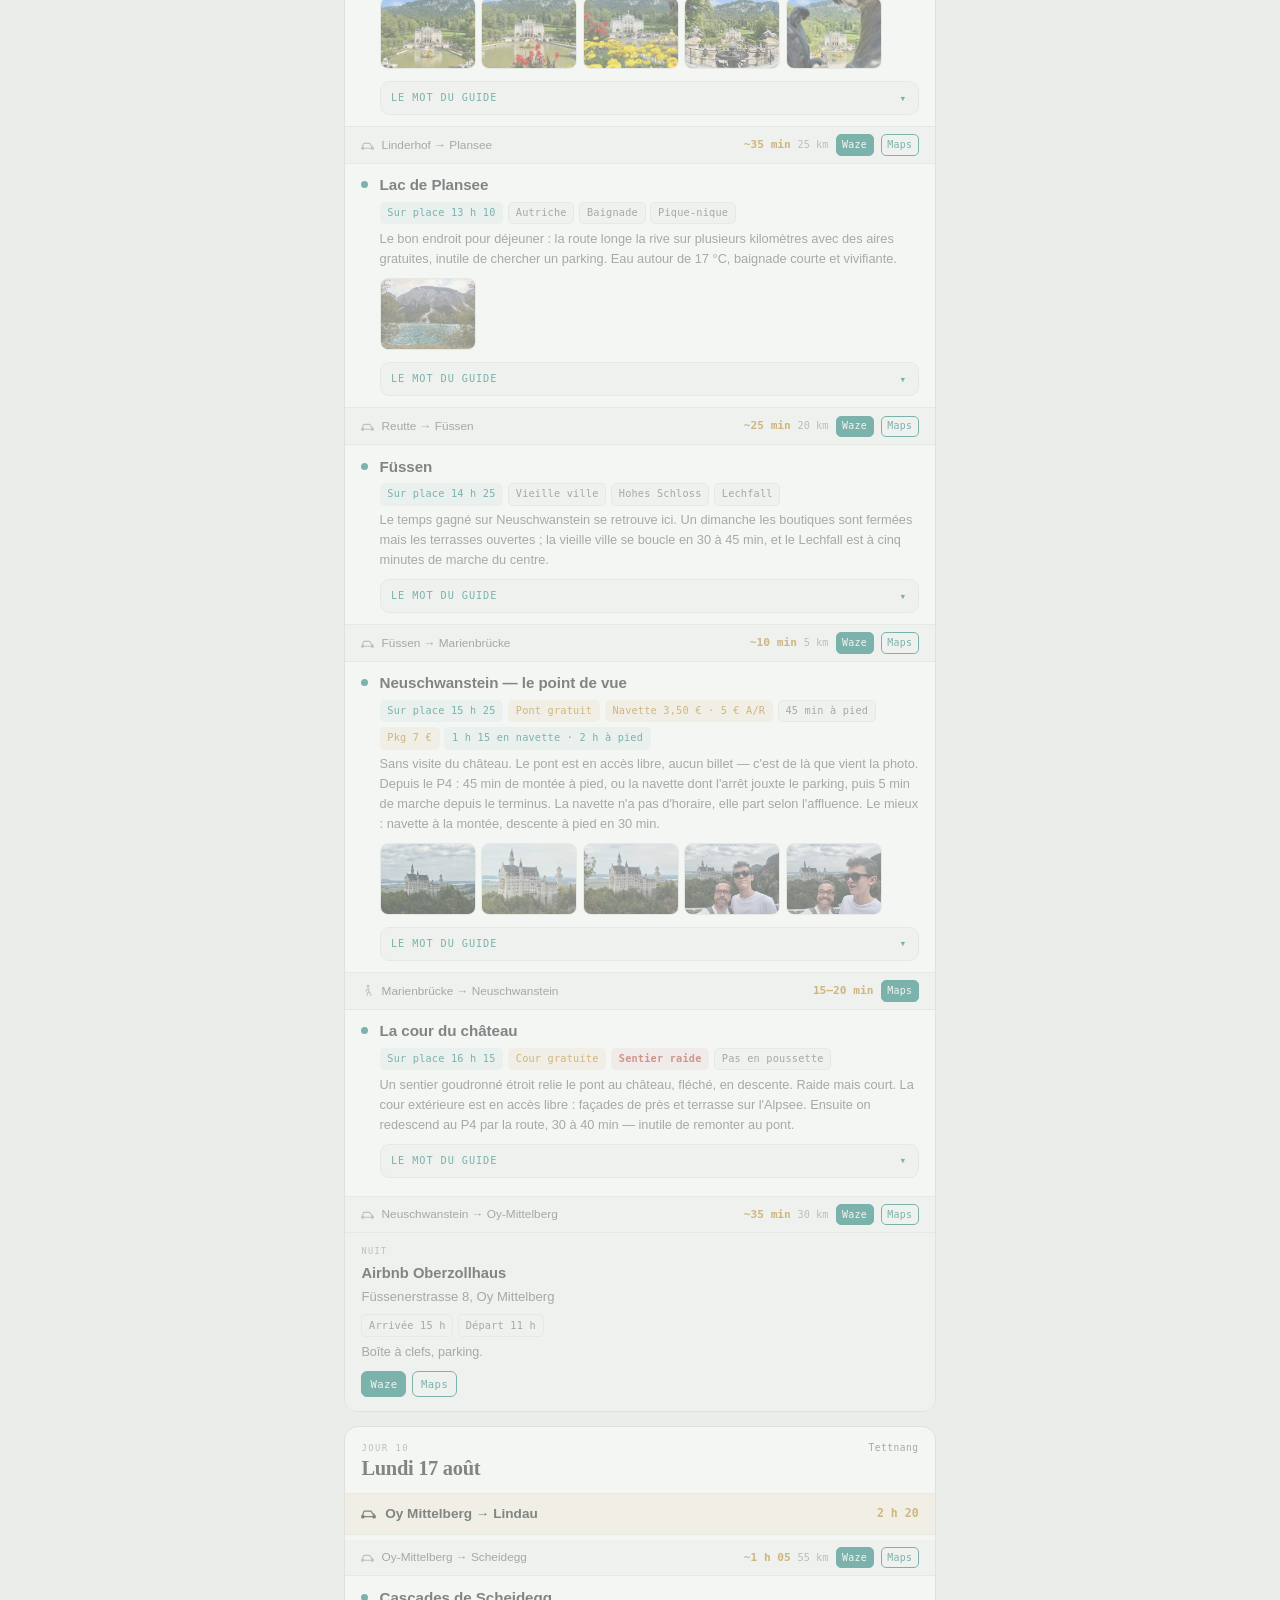
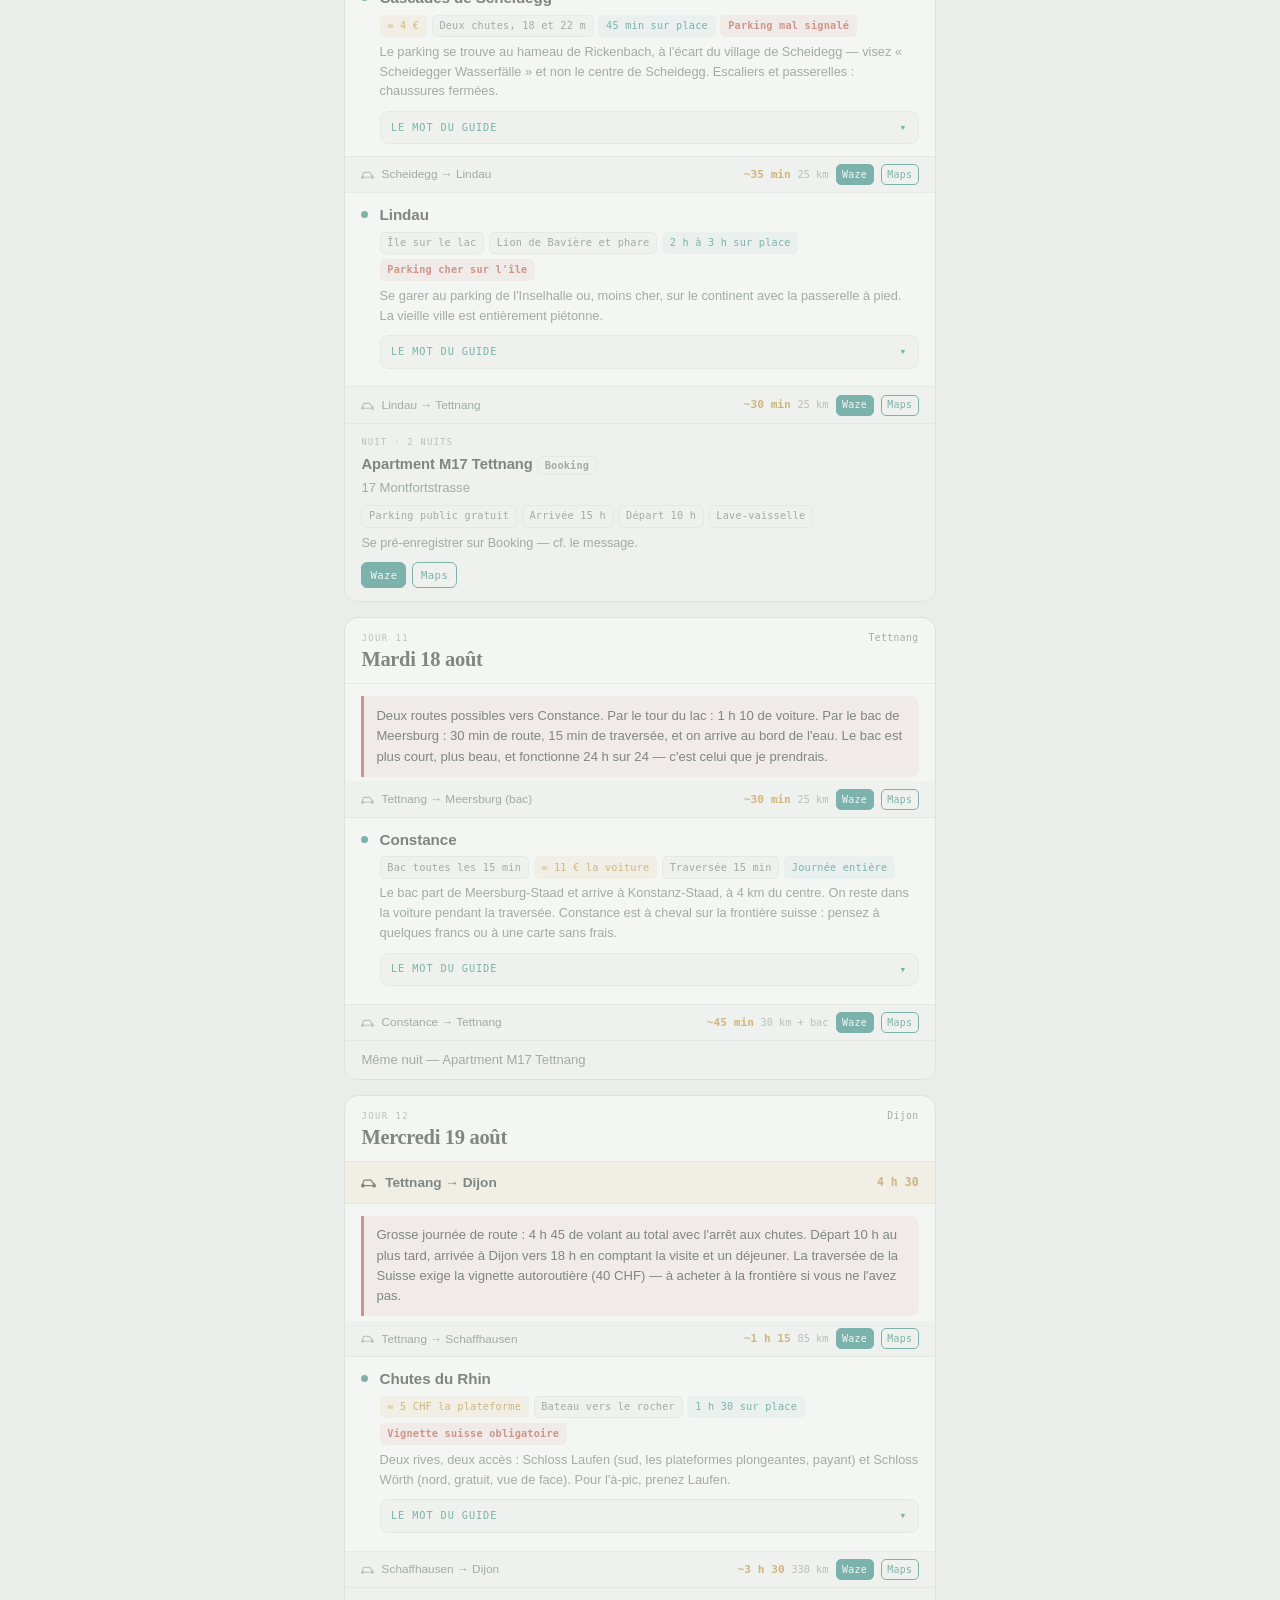
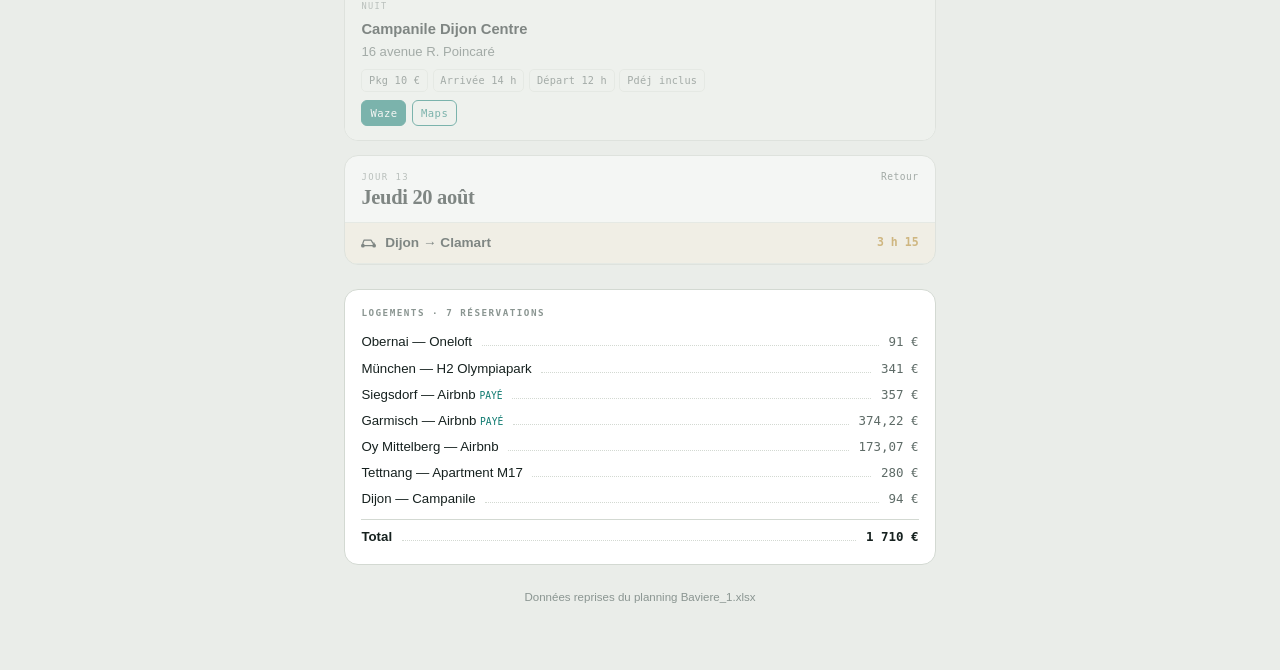
==== commit eb779551: "Quatre photos de plus au sommet, et la bande remise dans l'ordre L'Eibsee vu de la benne, la croix d" ====
--- a/index.html
+++ b/index.html
@@ -10,7 +10,7 @@
   <meta name="apple-mobile-web-app-capable" content="yes">
   <meta name="apple-mobile-web-app-title" content="Bavière">
   <link rel="icon" href="data:image/svg+xml,<svg xmlns='http://www.w3.org/2000/svg' viewBox='0 0 100 100'><text y='.9em' font-size='90'>🏔️</text></svg>">
-  <link rel="stylesheet" href="style.css?v=202608162010">
+  <link rel="stylesheet" href="style.css?v=202608162012">
 </head>
 <body>
 
@@ -56,7 +56,7 @@
 </div>
 
 <script src="data/carte-alpes.js"></script>
-<script src="data/jours.js?v=202608162010"></script>
-<script src="app.js?v=202608162010"></script>
+<script src="data/jours.js?v=202608162012"></script>
+<script src="app.js?v=202608162012"></script>
 </body>
 </html>
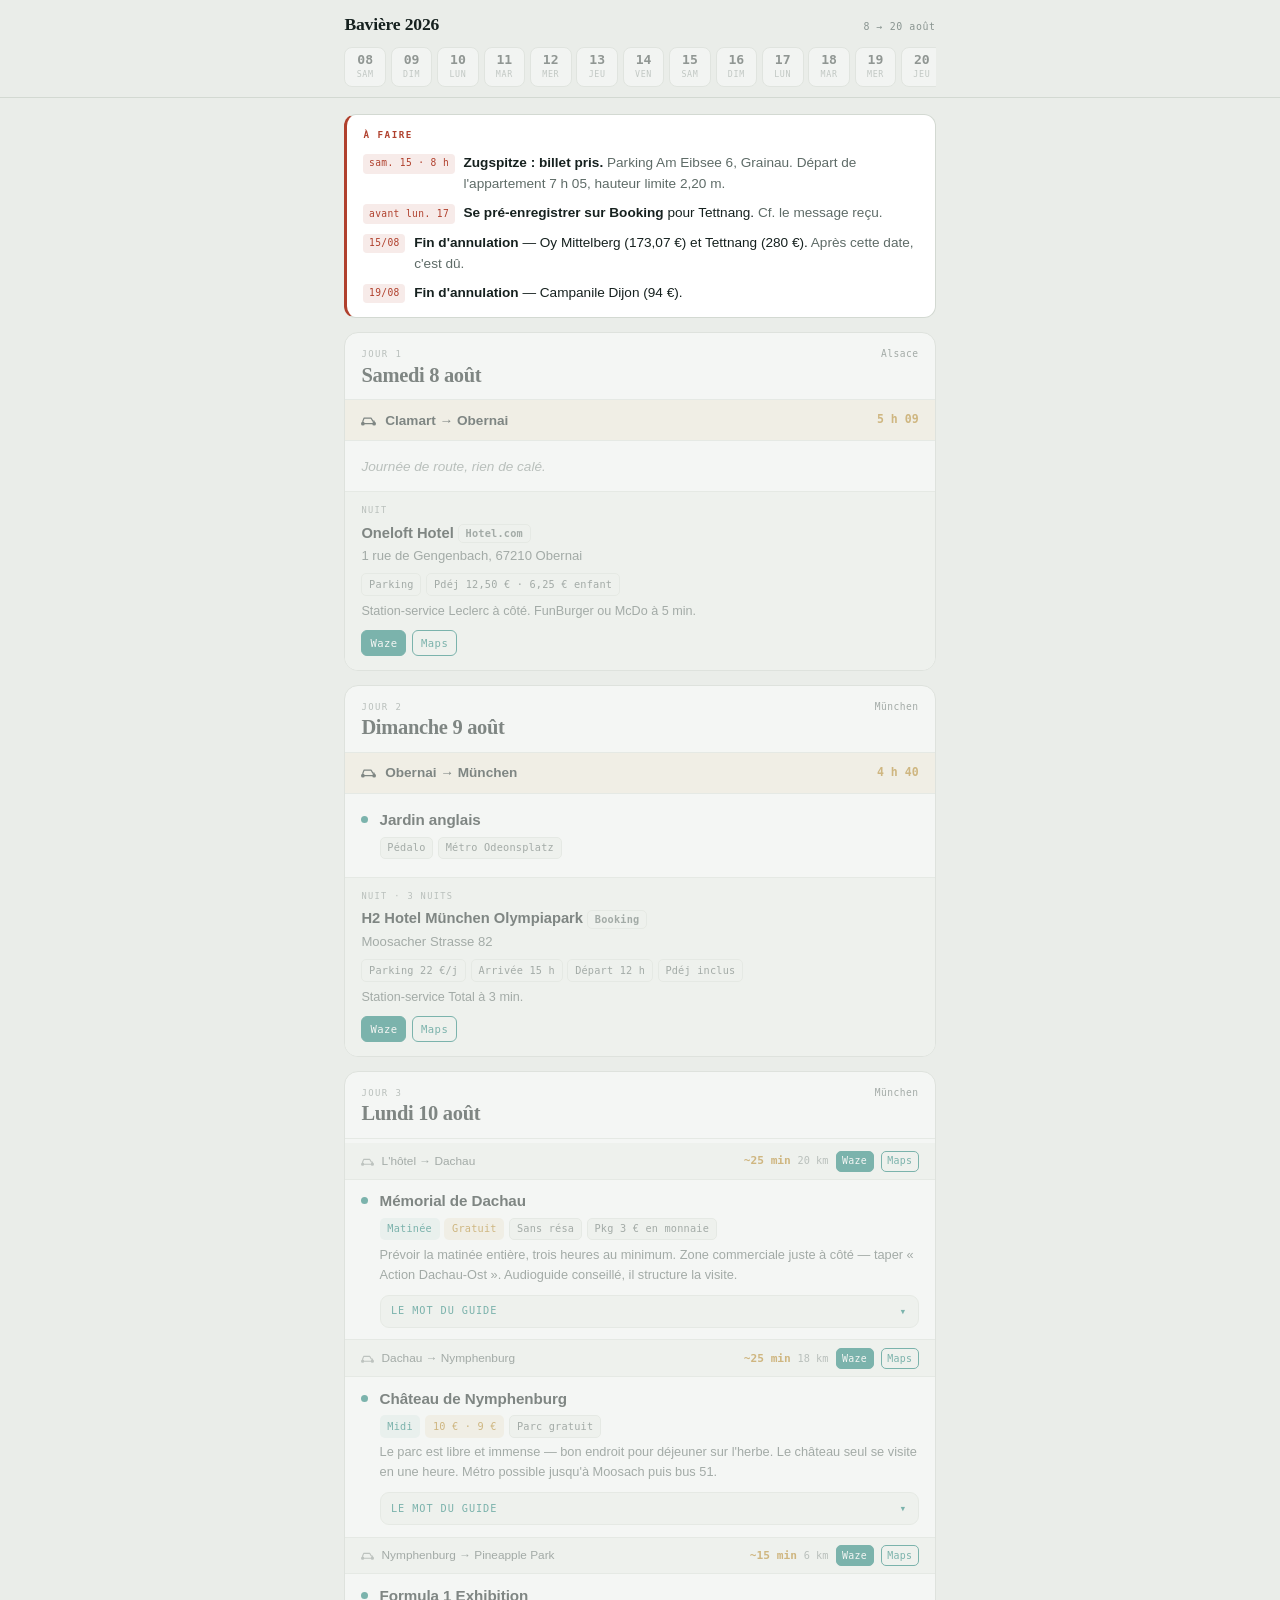
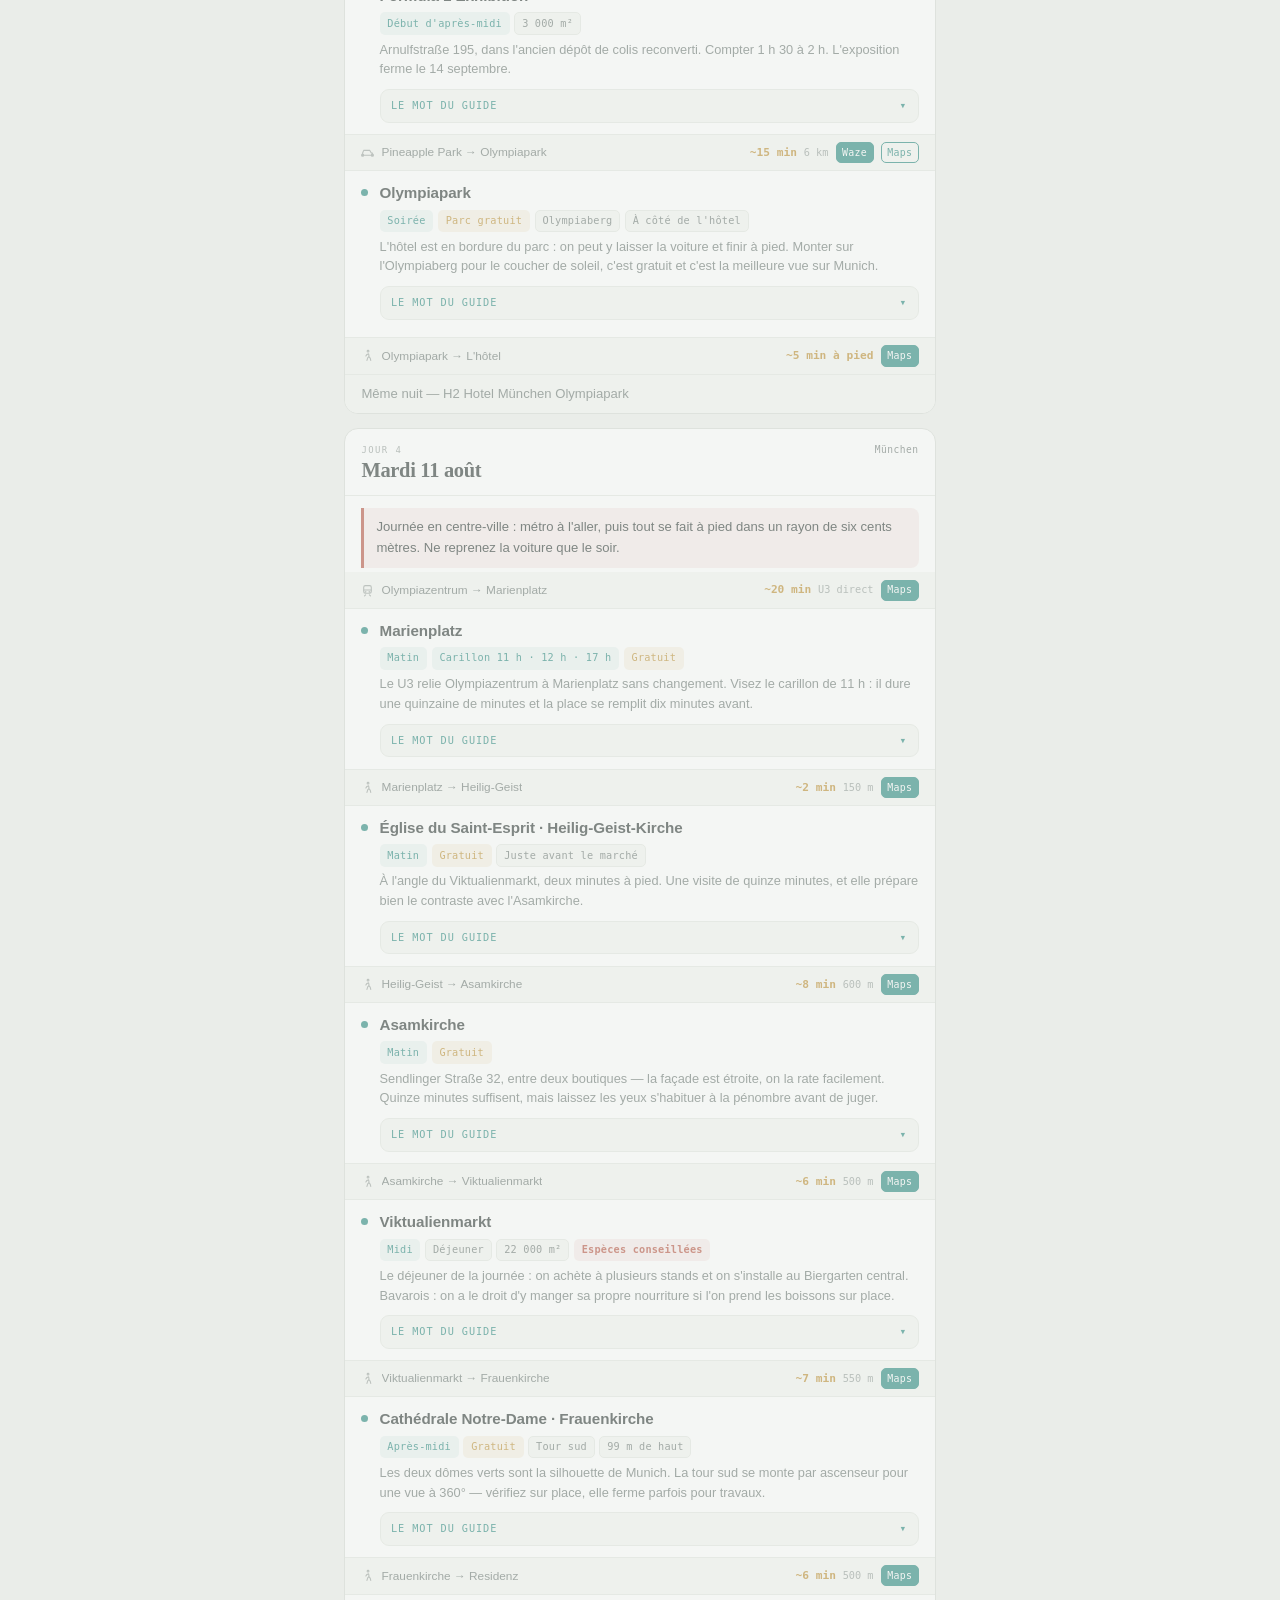
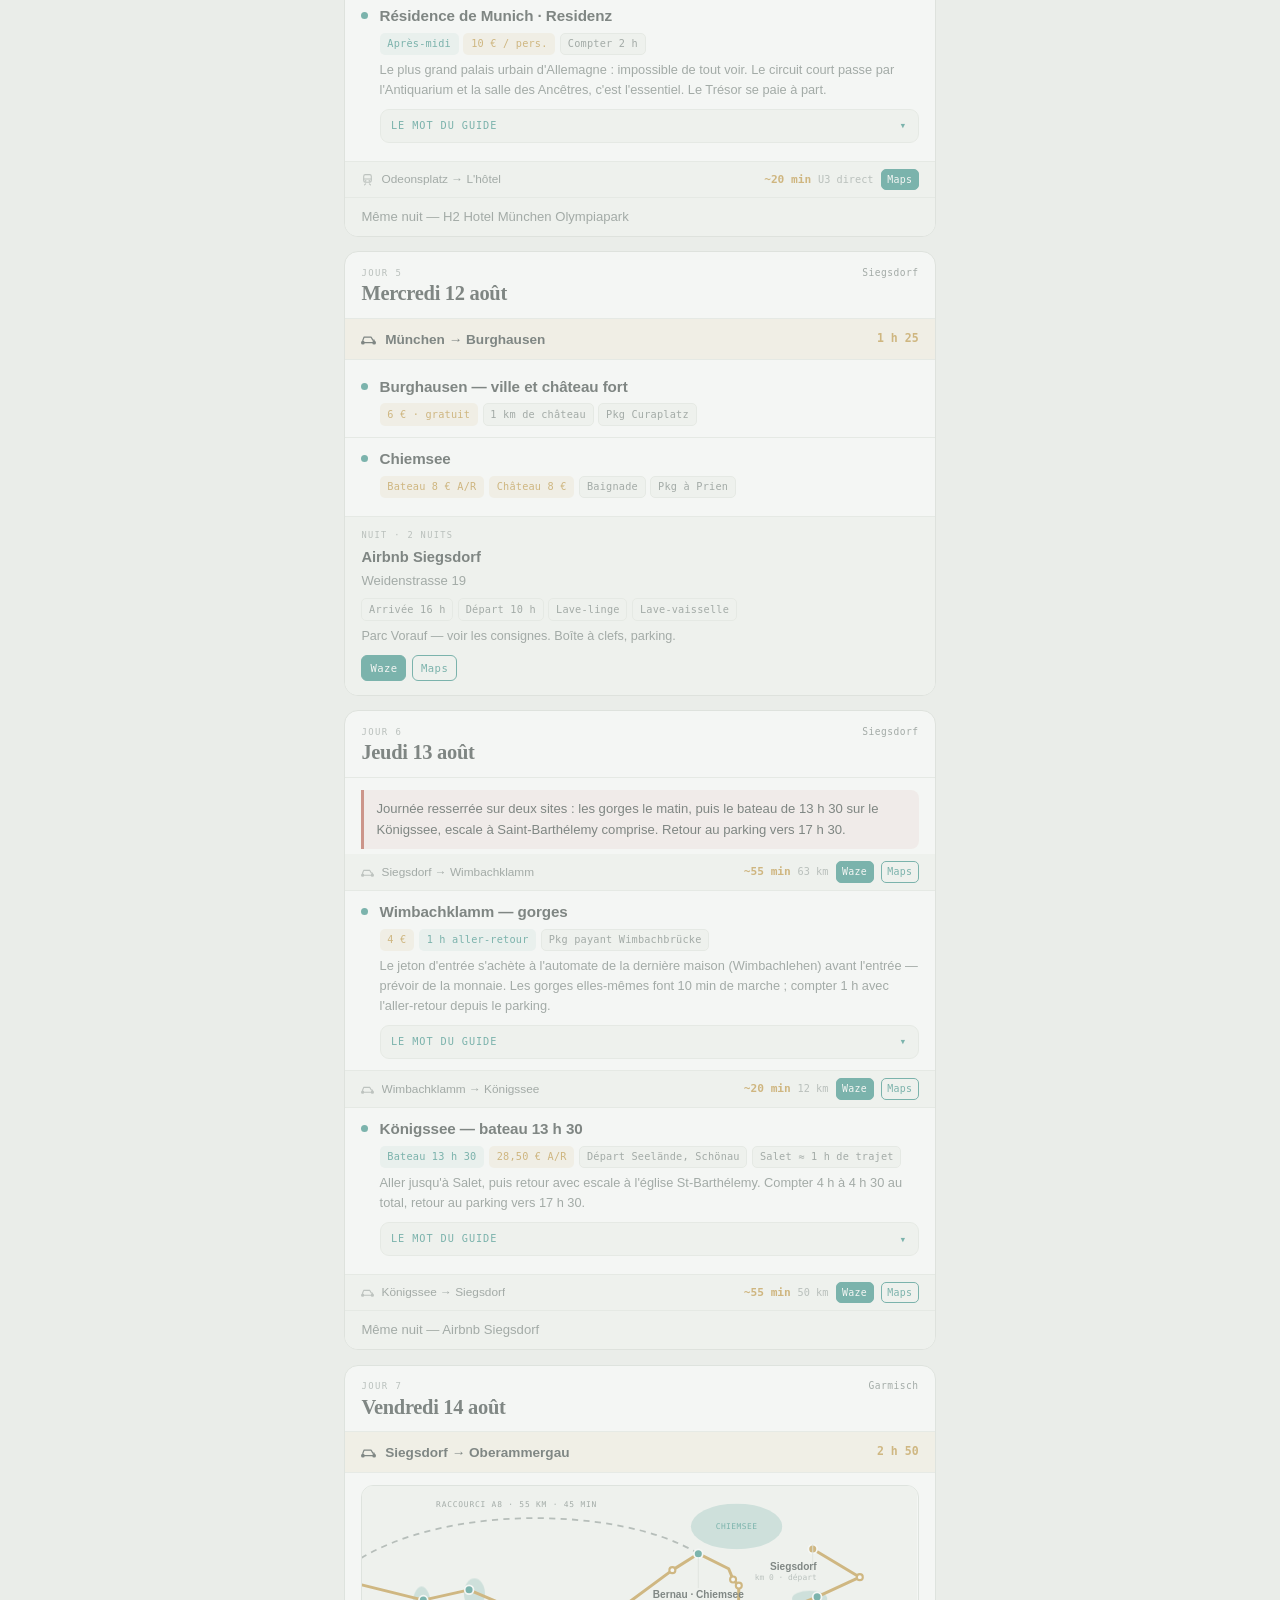
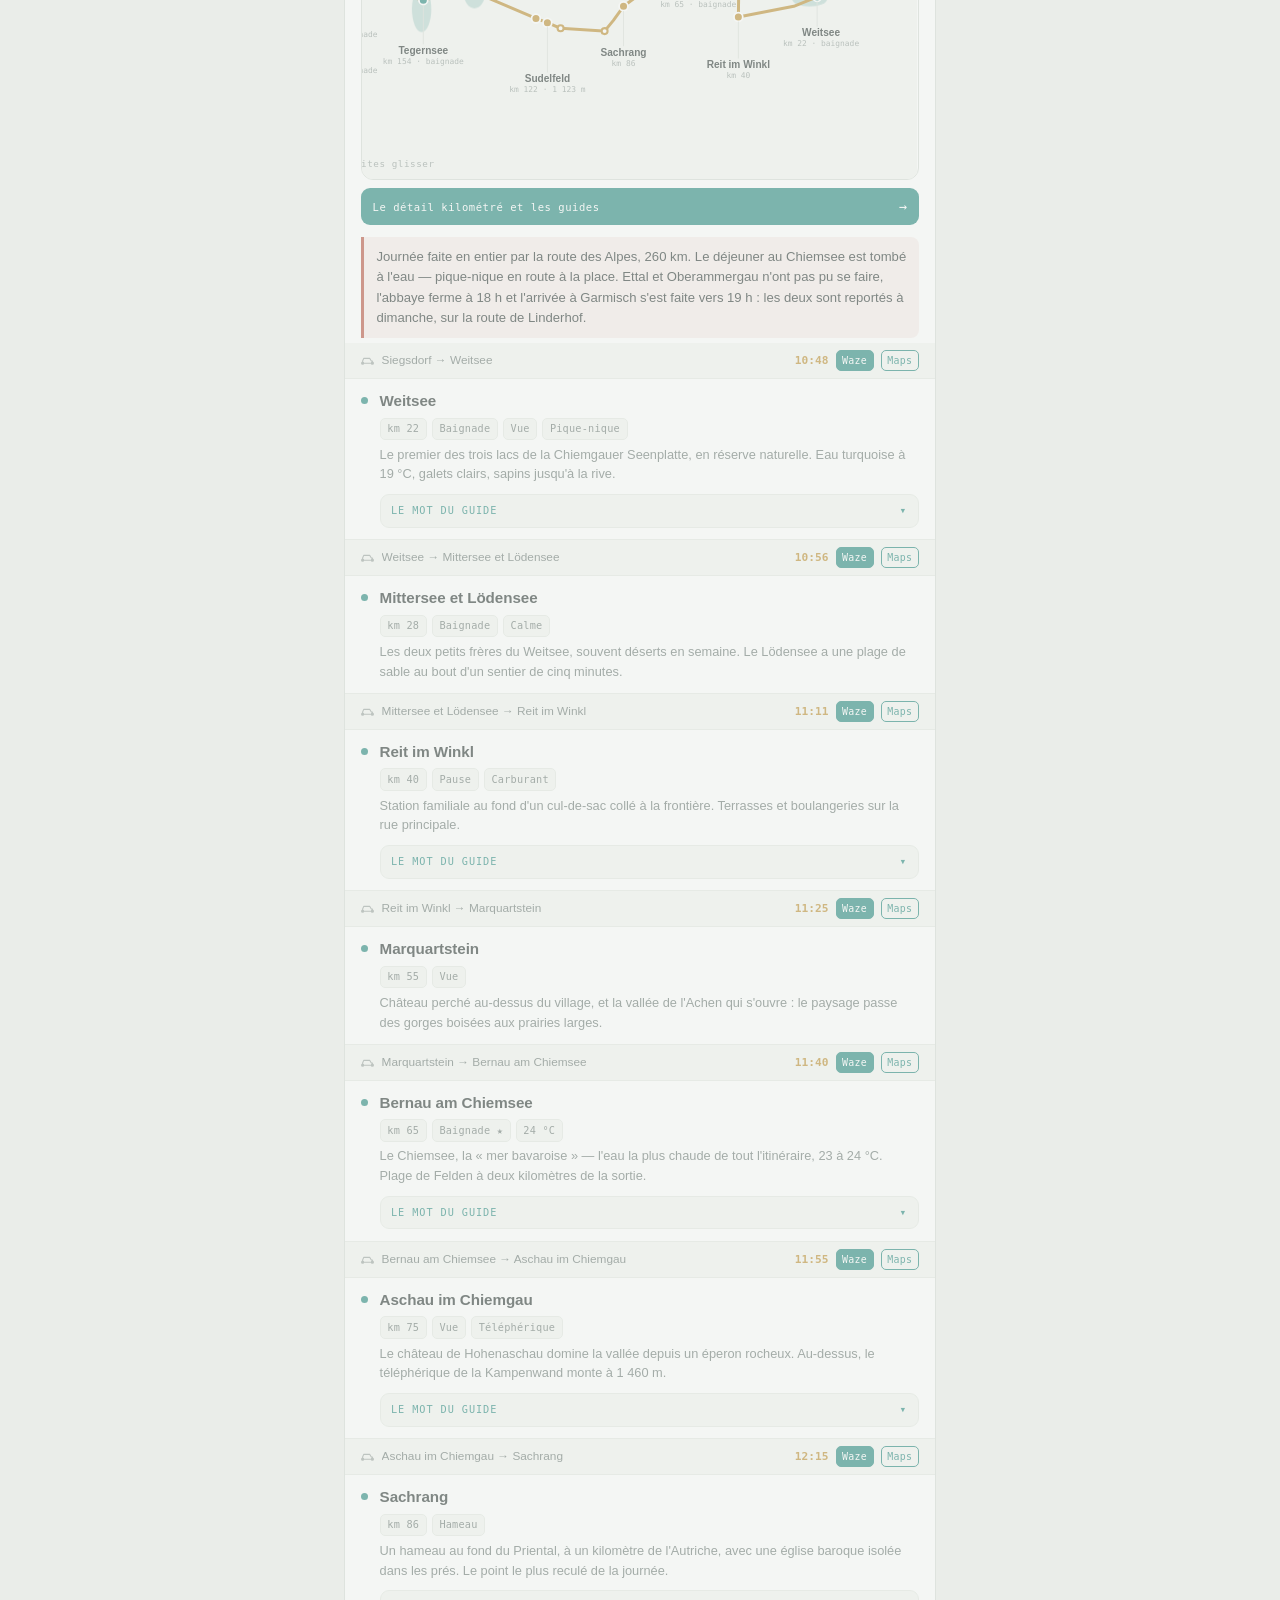
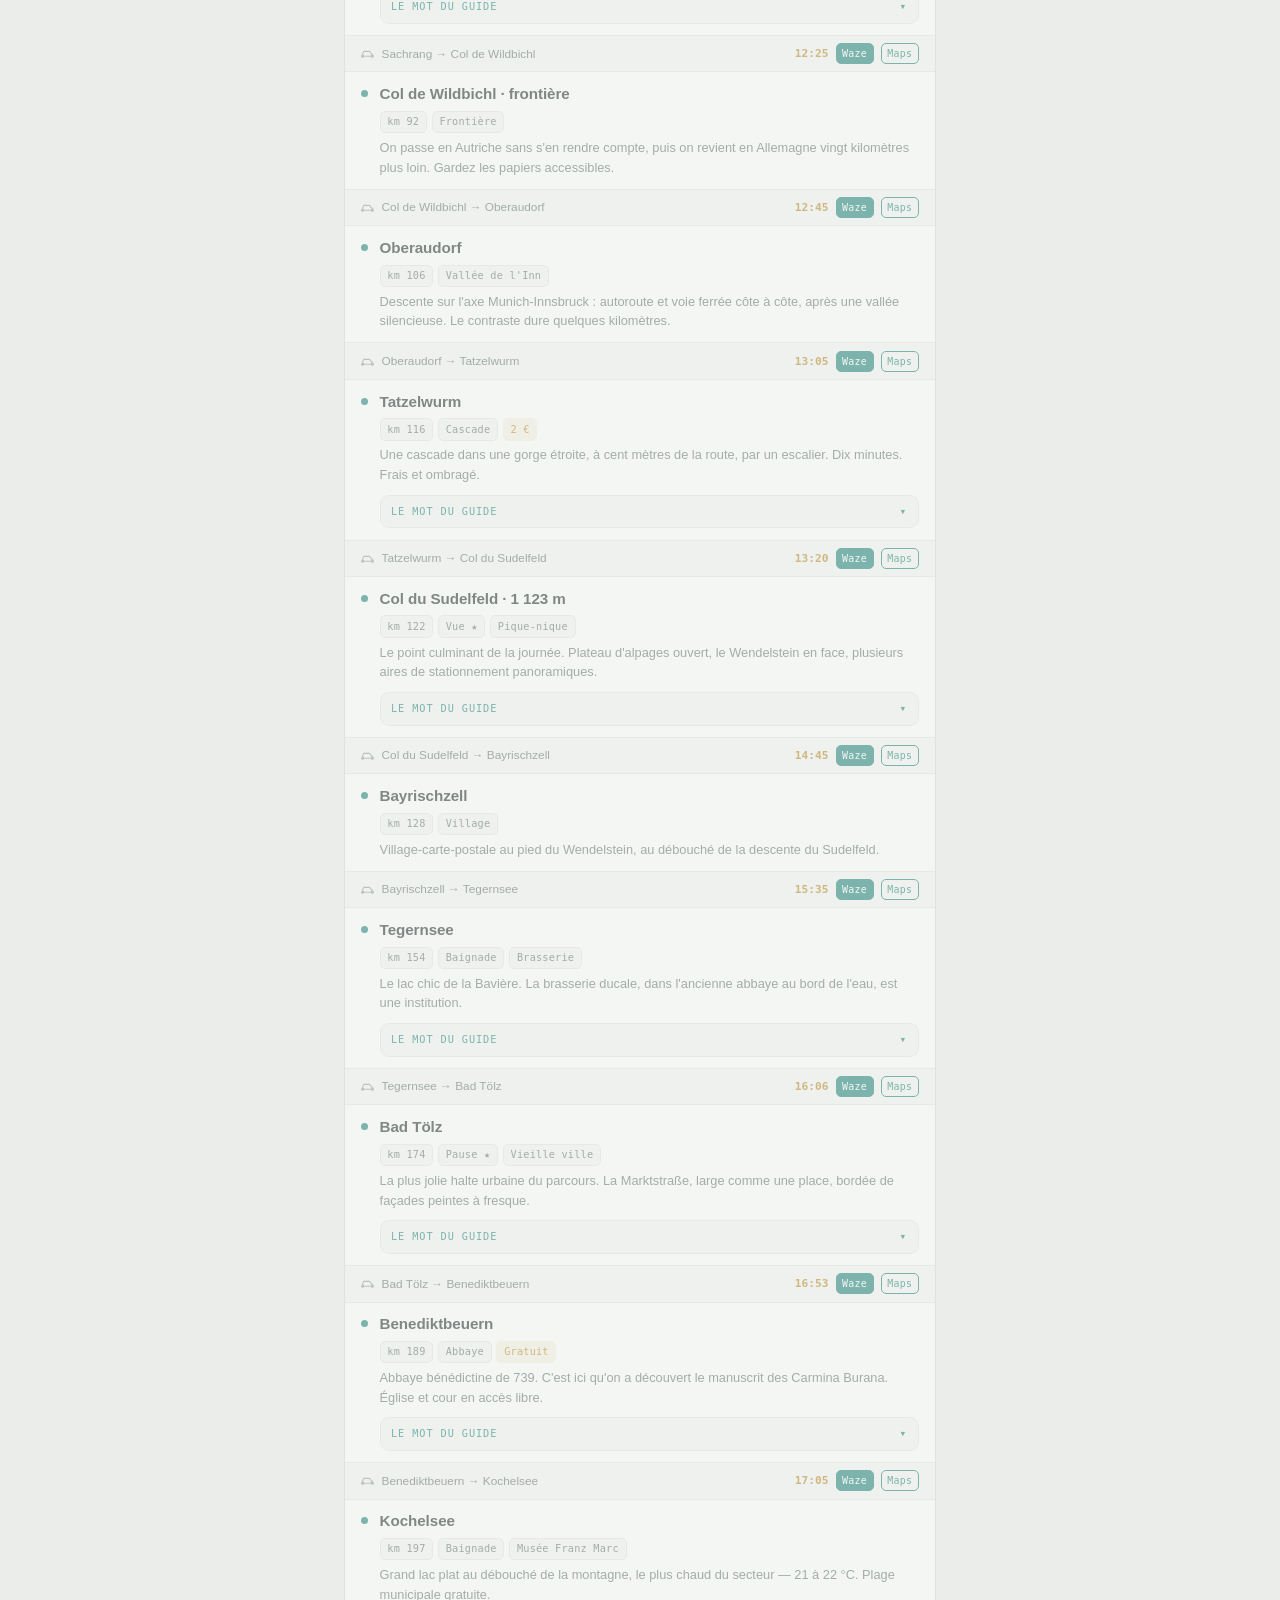
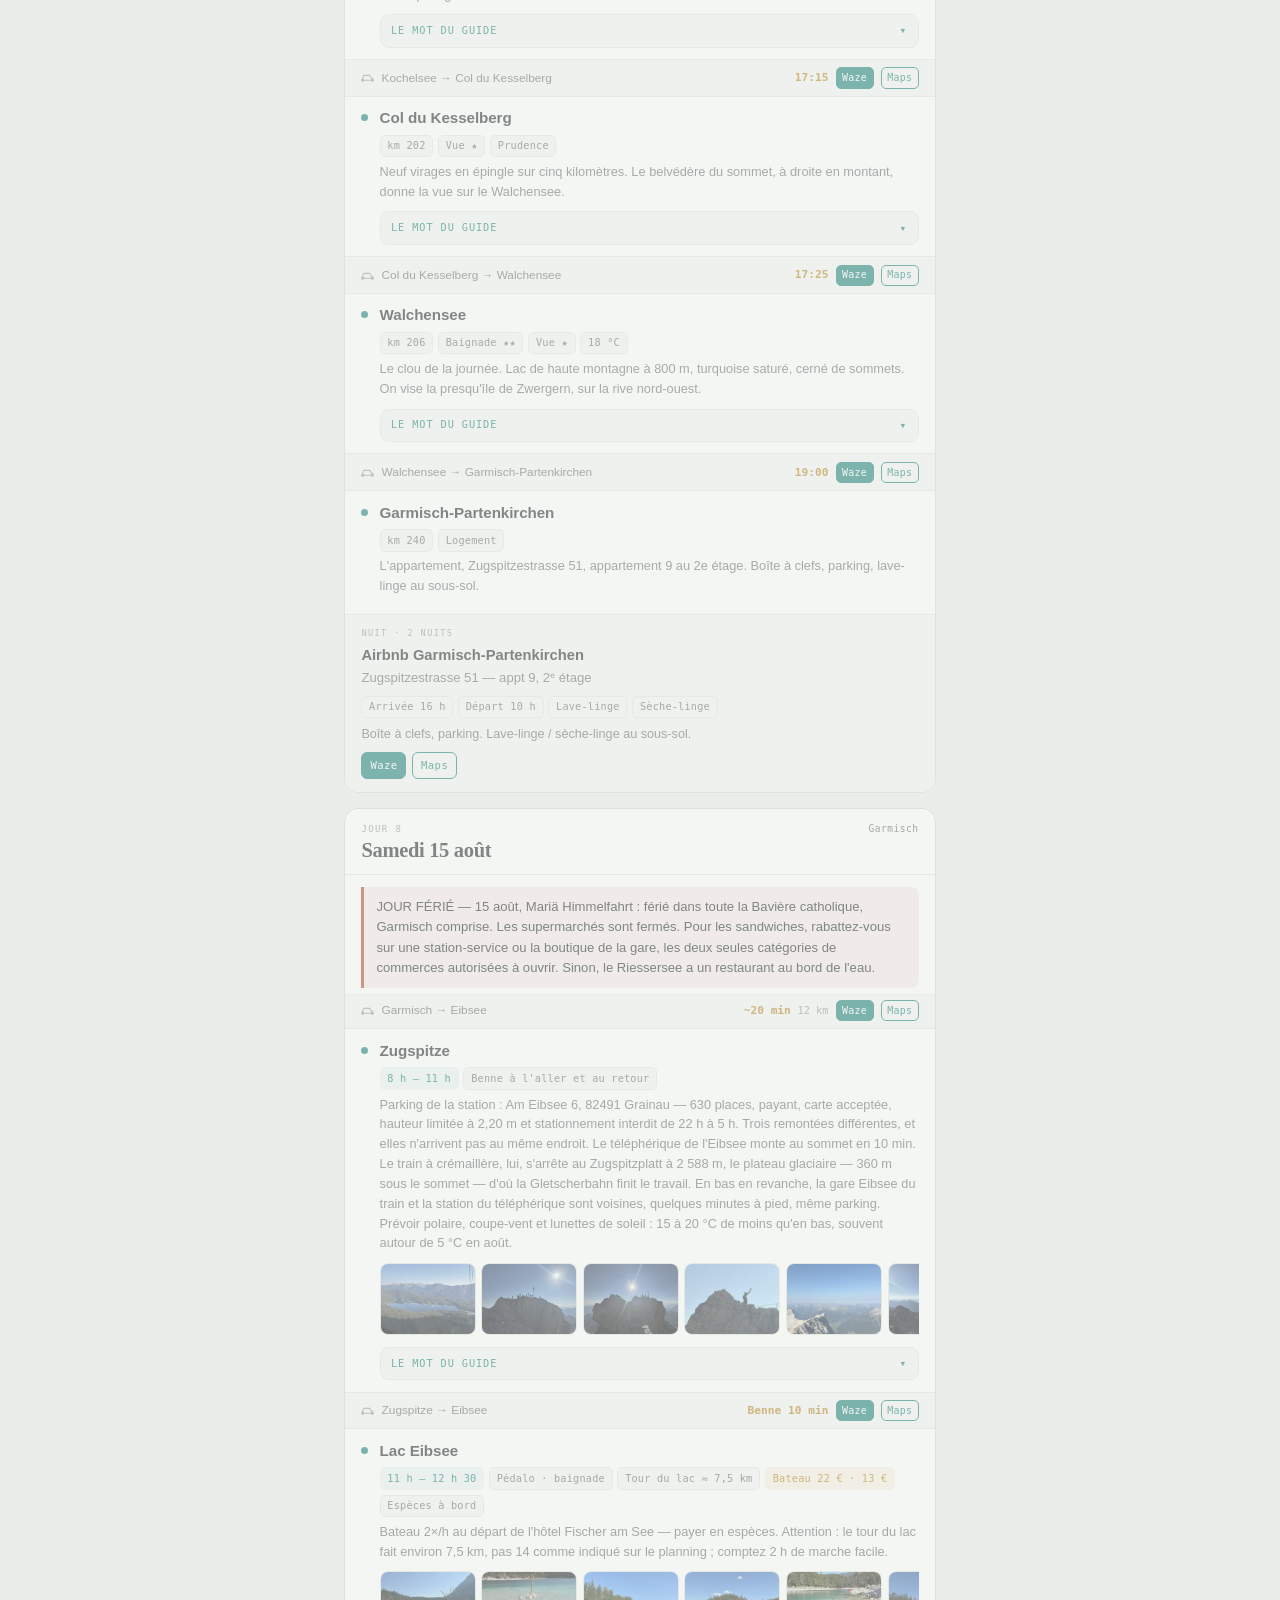
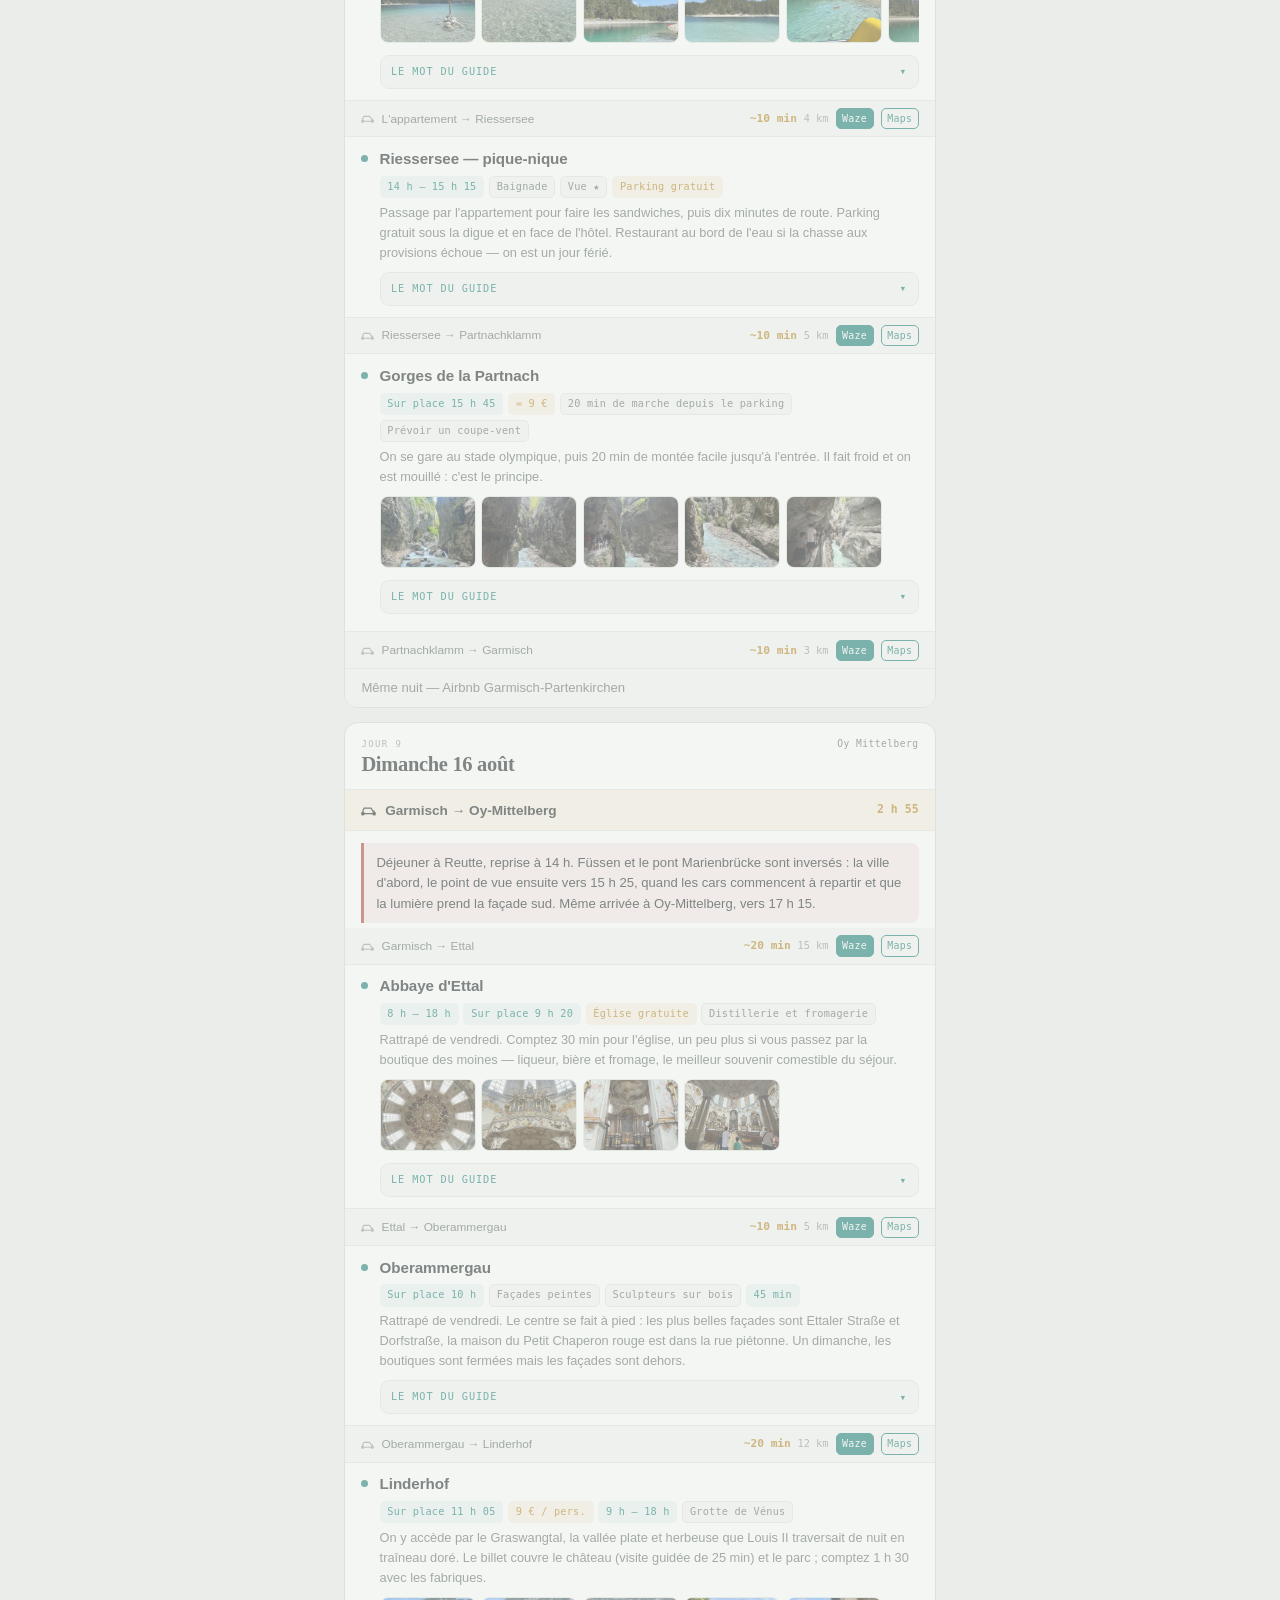
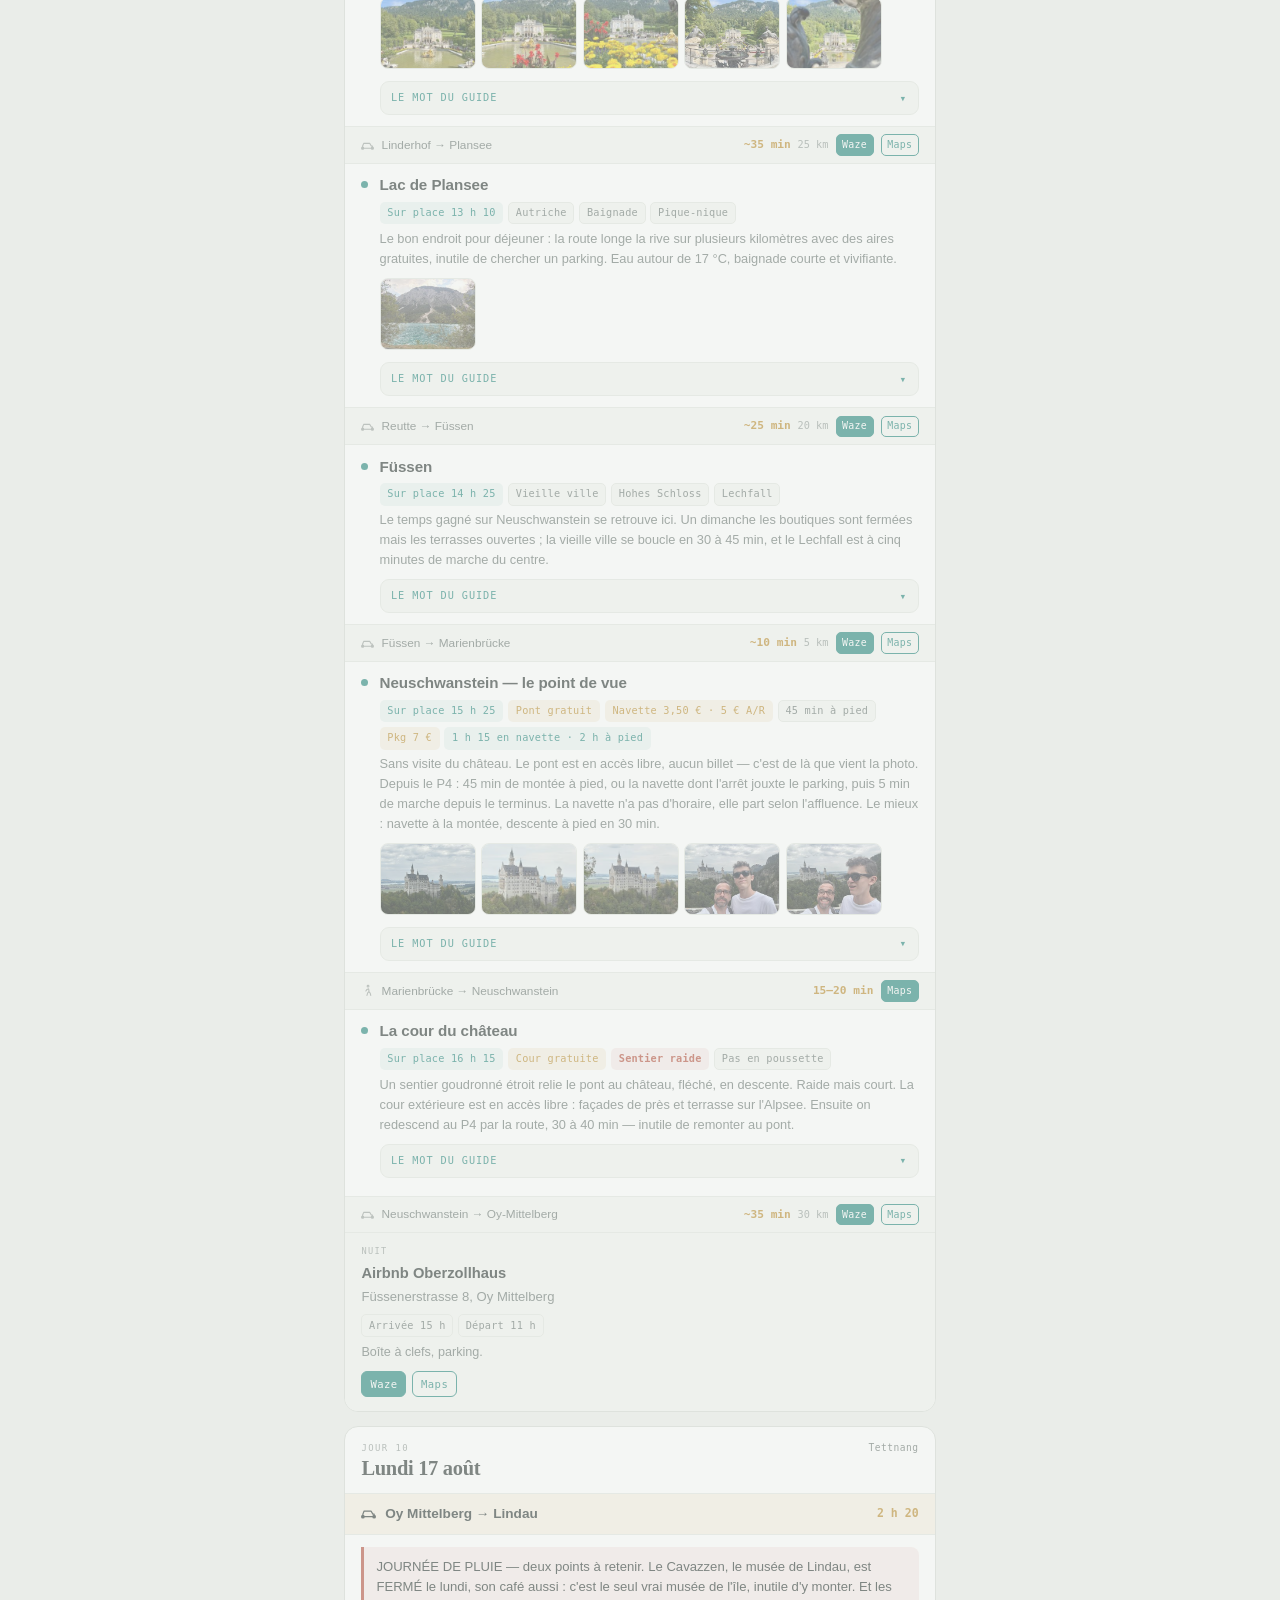
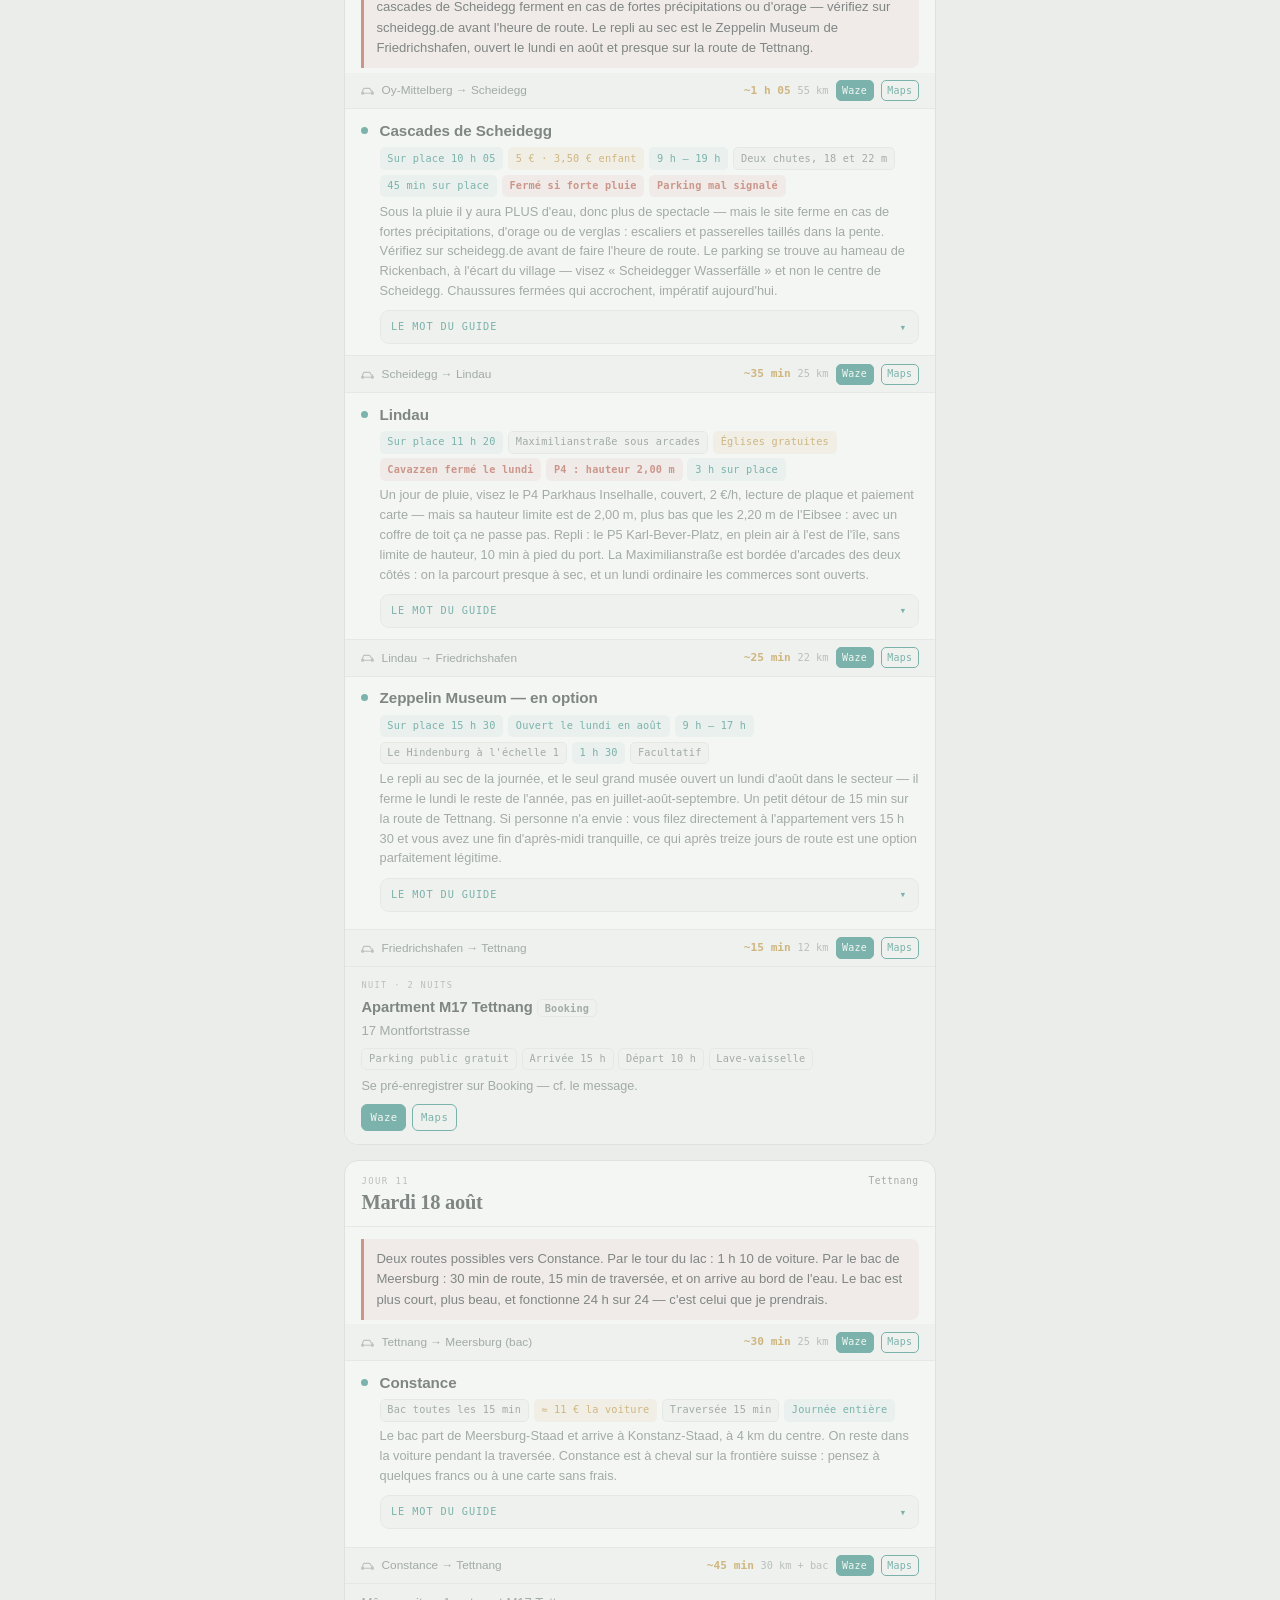
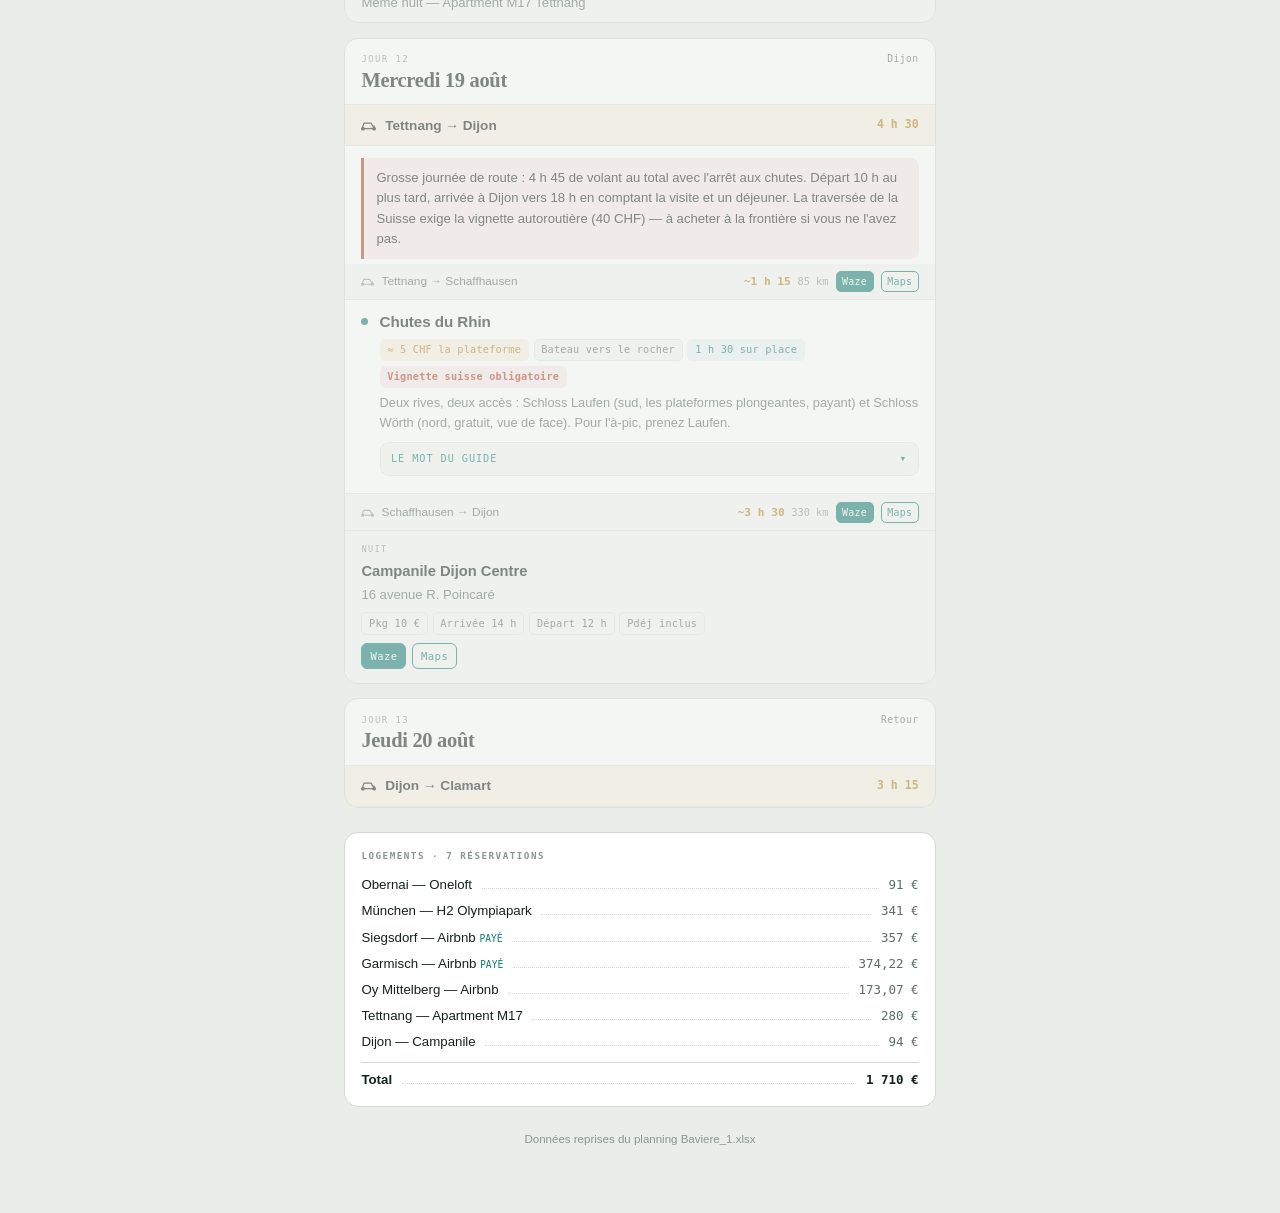
==== commit 09b3bf98: "Lundi 17 recalé pour la pluie, avec le Zeppelin Museum en option Deux pièges du jour en tête de jour" ====
--- a/index.html
+++ b/index.html
@@ -10,7 +10,7 @@
   <meta name="apple-mobile-web-app-capable" content="yes">
   <meta name="apple-mobile-web-app-title" content="Bavière">
   <link rel="icon" href="data:image/svg+xml,<svg xmlns='http://www.w3.org/2000/svg' viewBox='0 0 100 100'><text y='.9em' font-size='90'>🏔️</text></svg>">
-  <link rel="stylesheet" href="style.css?v=202608162012">
+  <link rel="stylesheet" href="style.css?v=202608170723">
 </head>
 <body>
 
@@ -56,7 +56,7 @@
 </div>
 
 <script src="data/carte-alpes.js"></script>
-<script src="data/jours.js?v=202608162012"></script>
-<script src="app.js?v=202608162012"></script>
+<script src="data/jours.js?v=202608170723"></script>
+<script src="app.js?v=202608170723"></script>
 </body>
 </html>
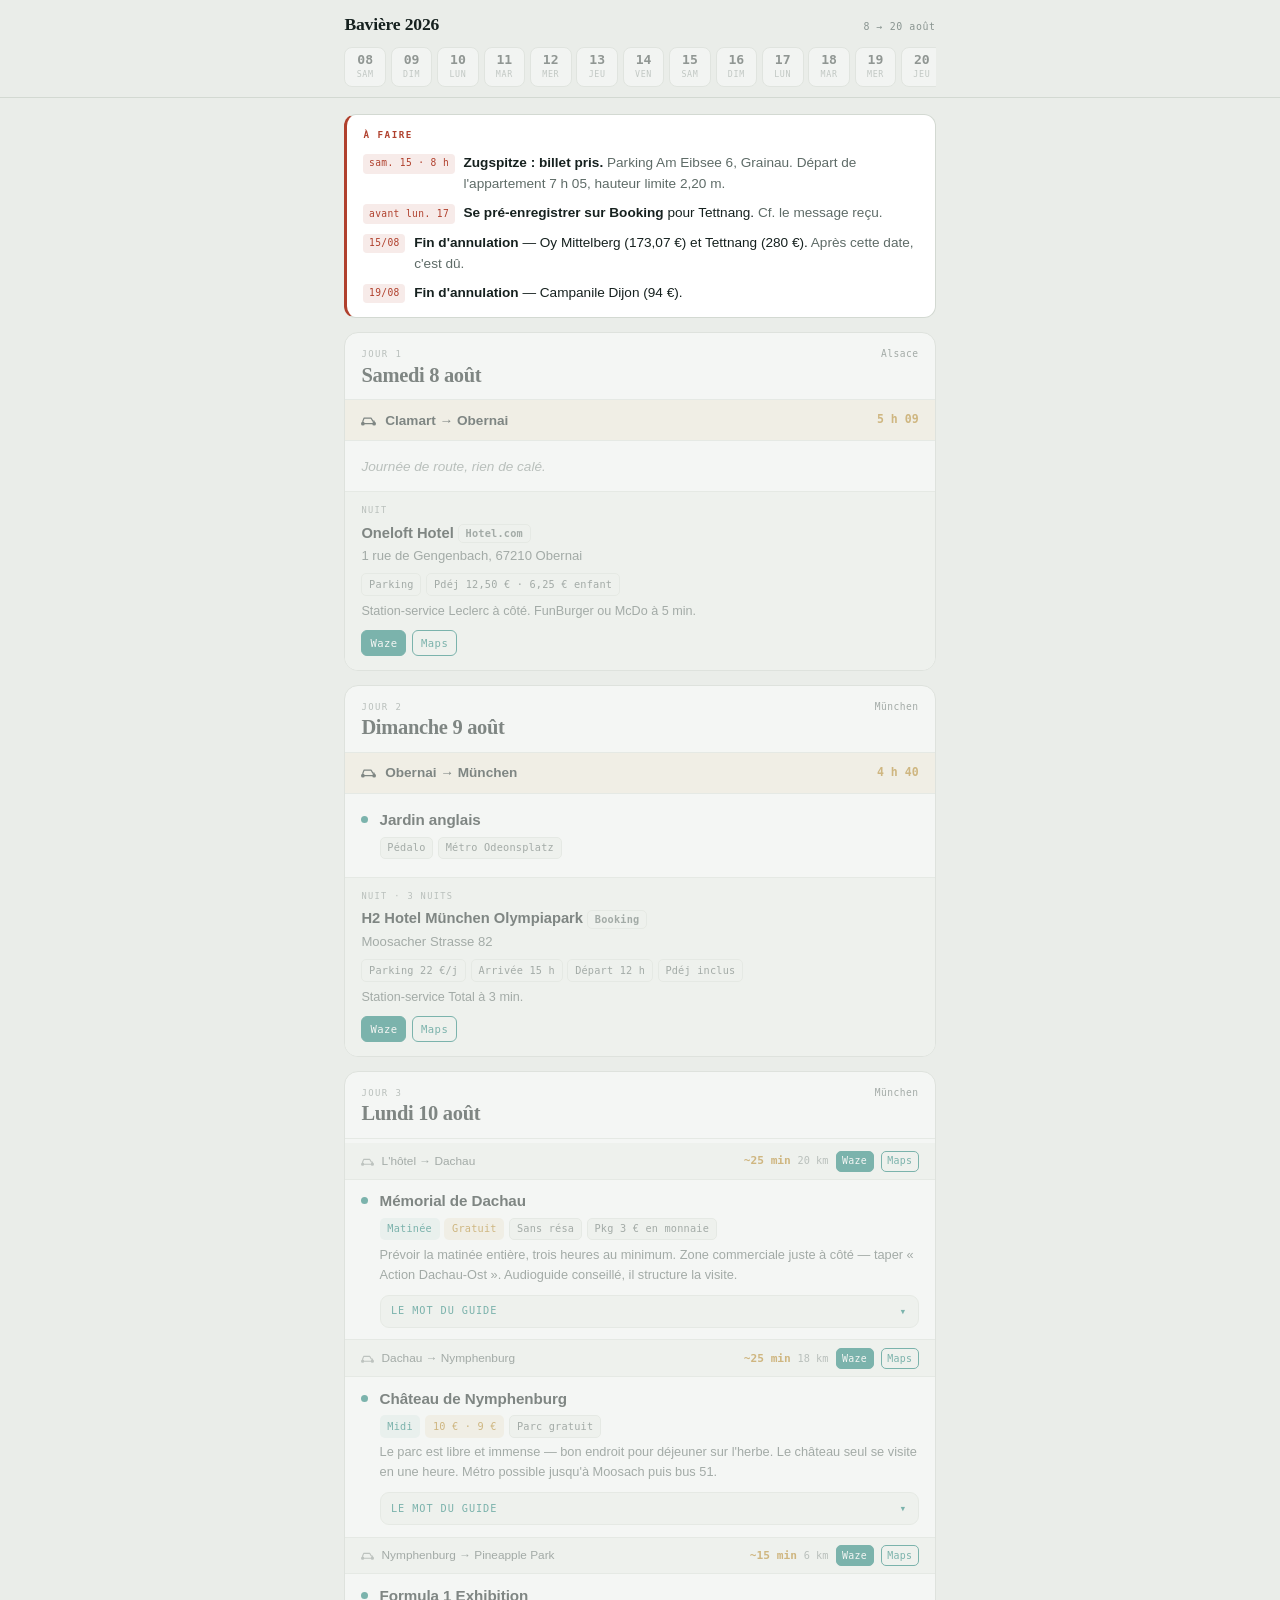
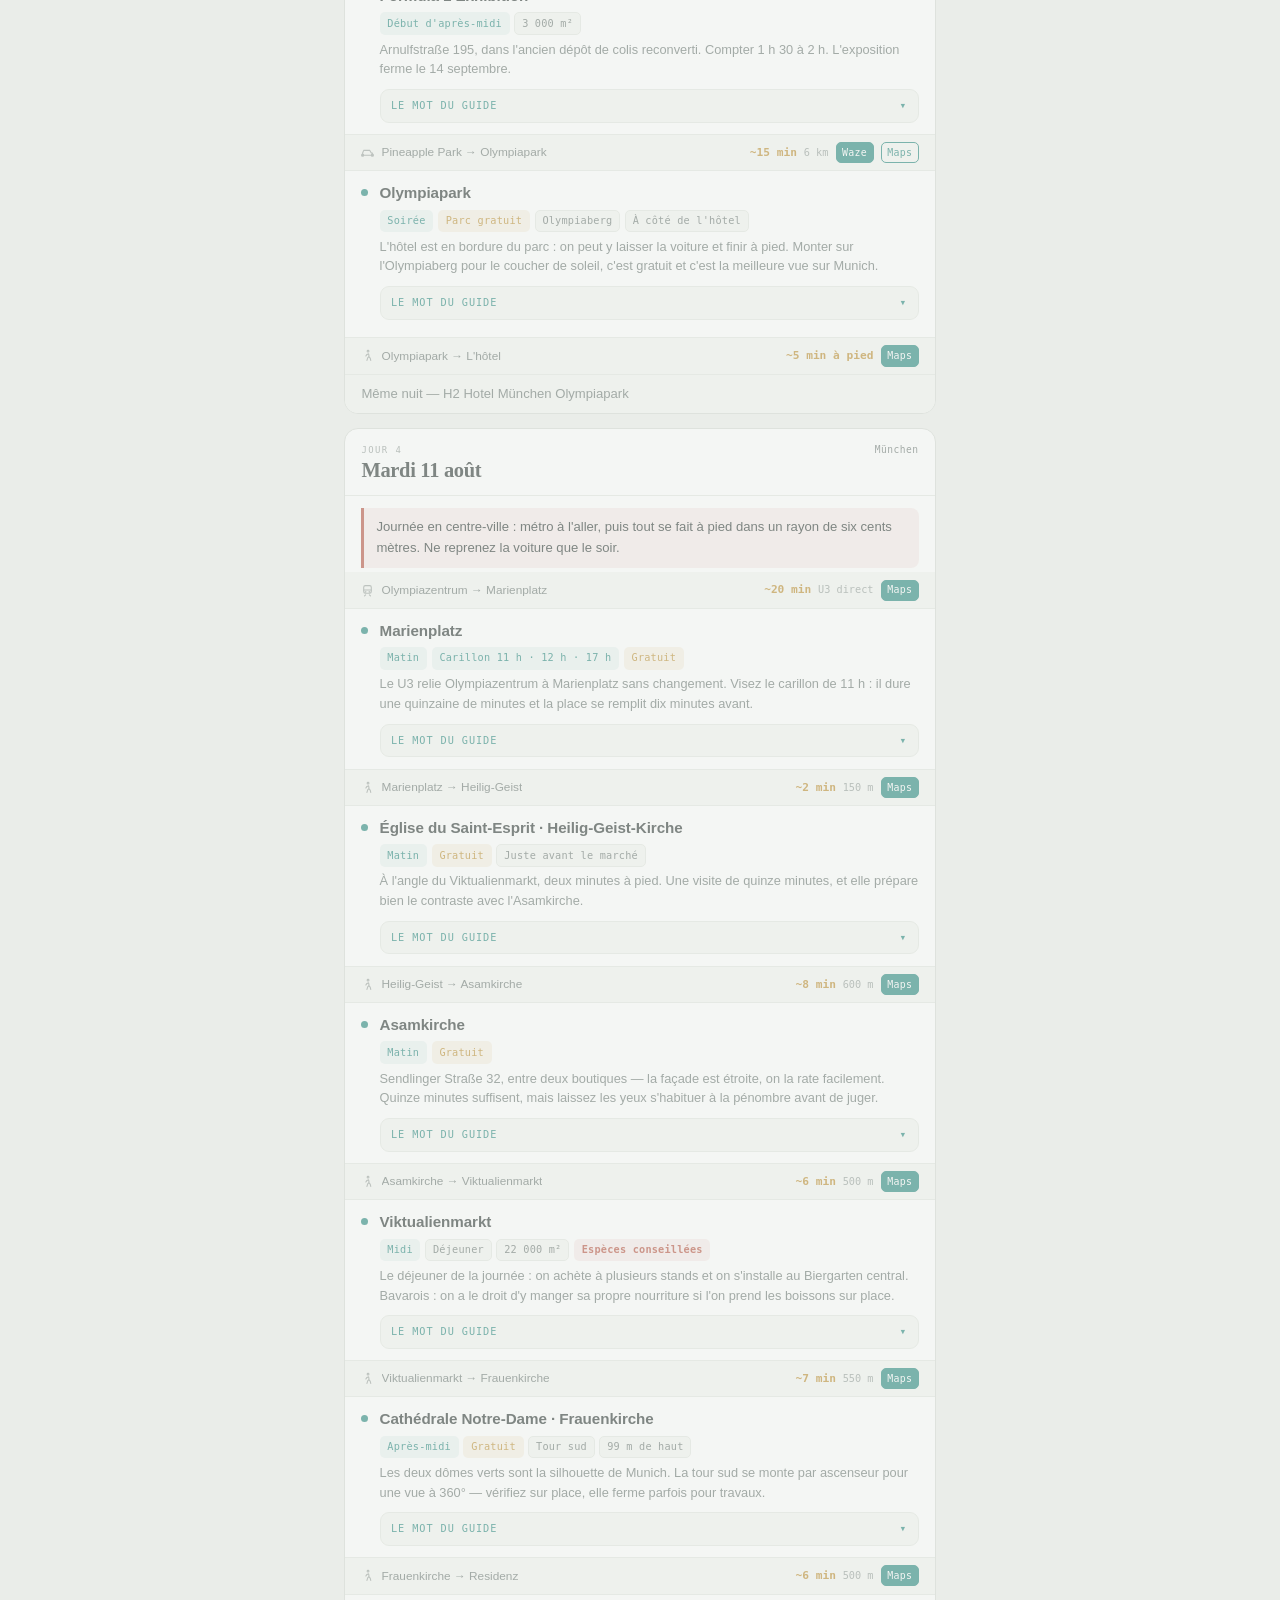
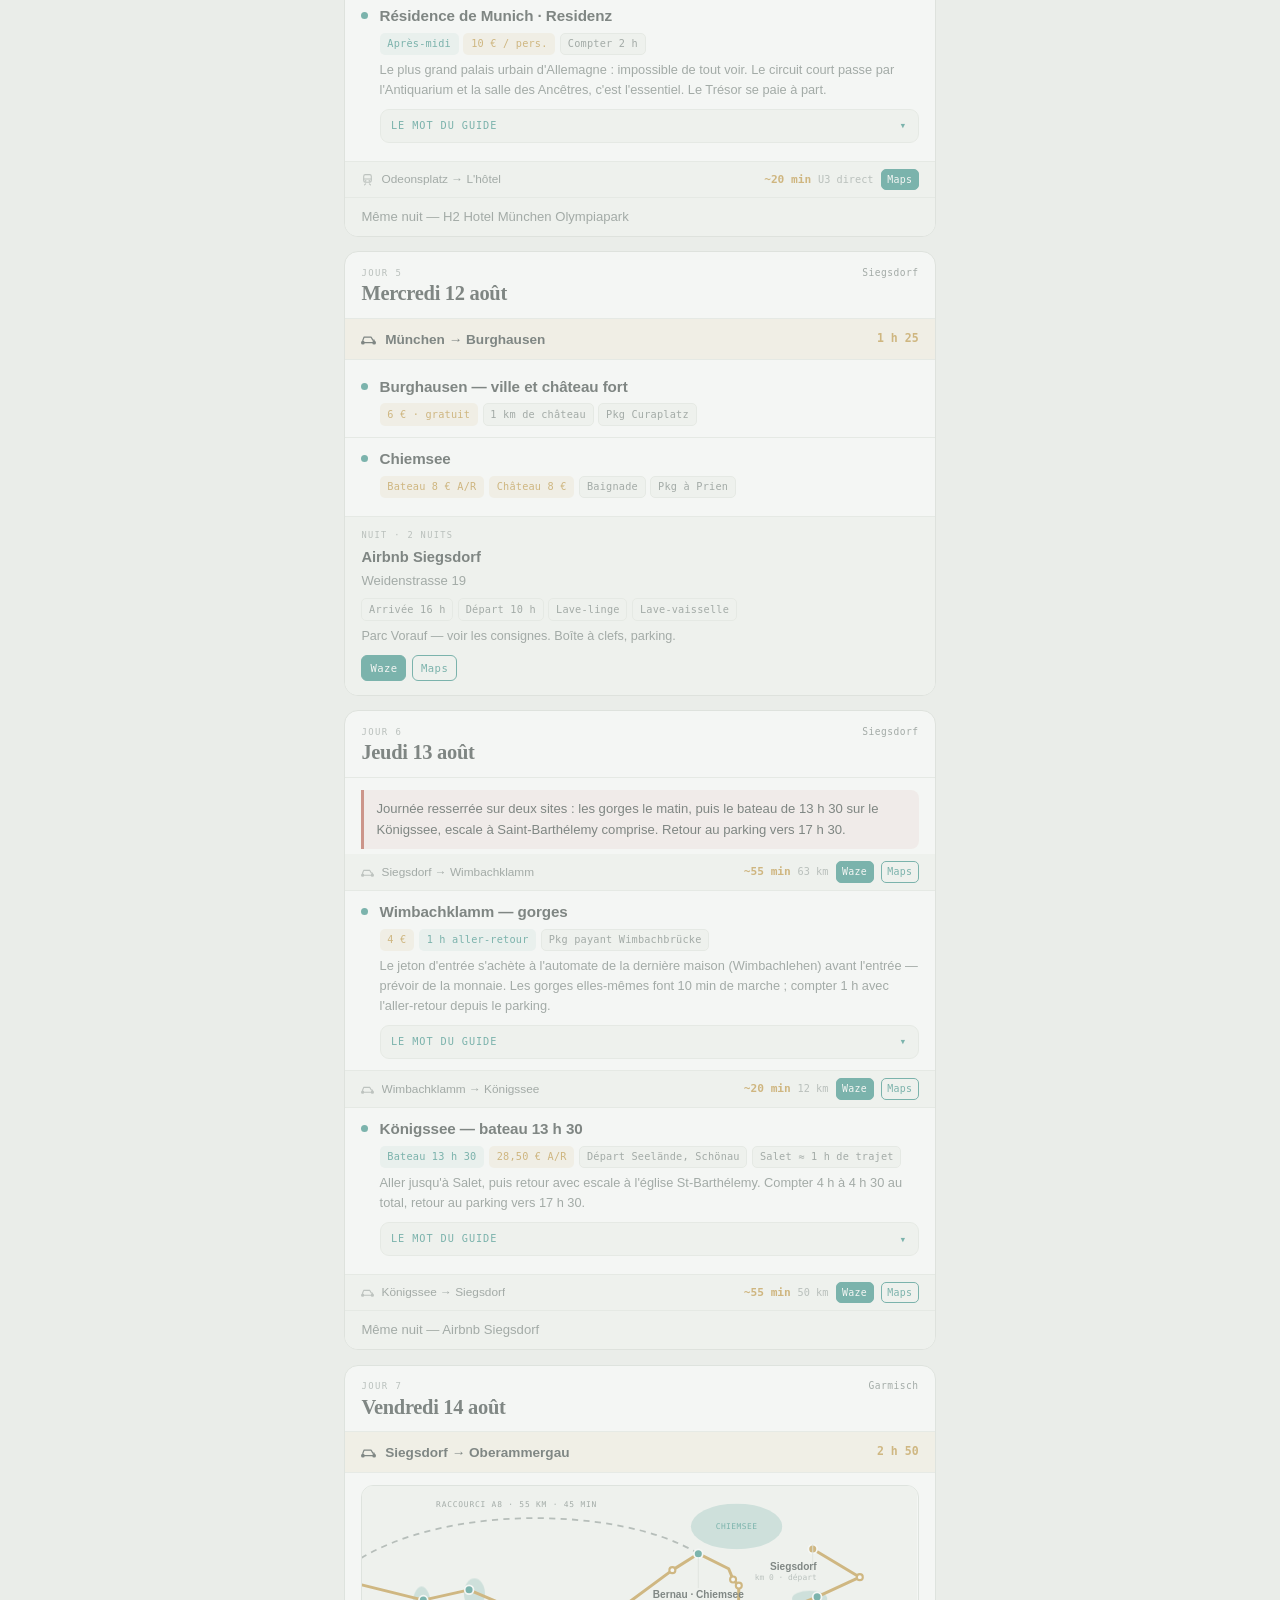
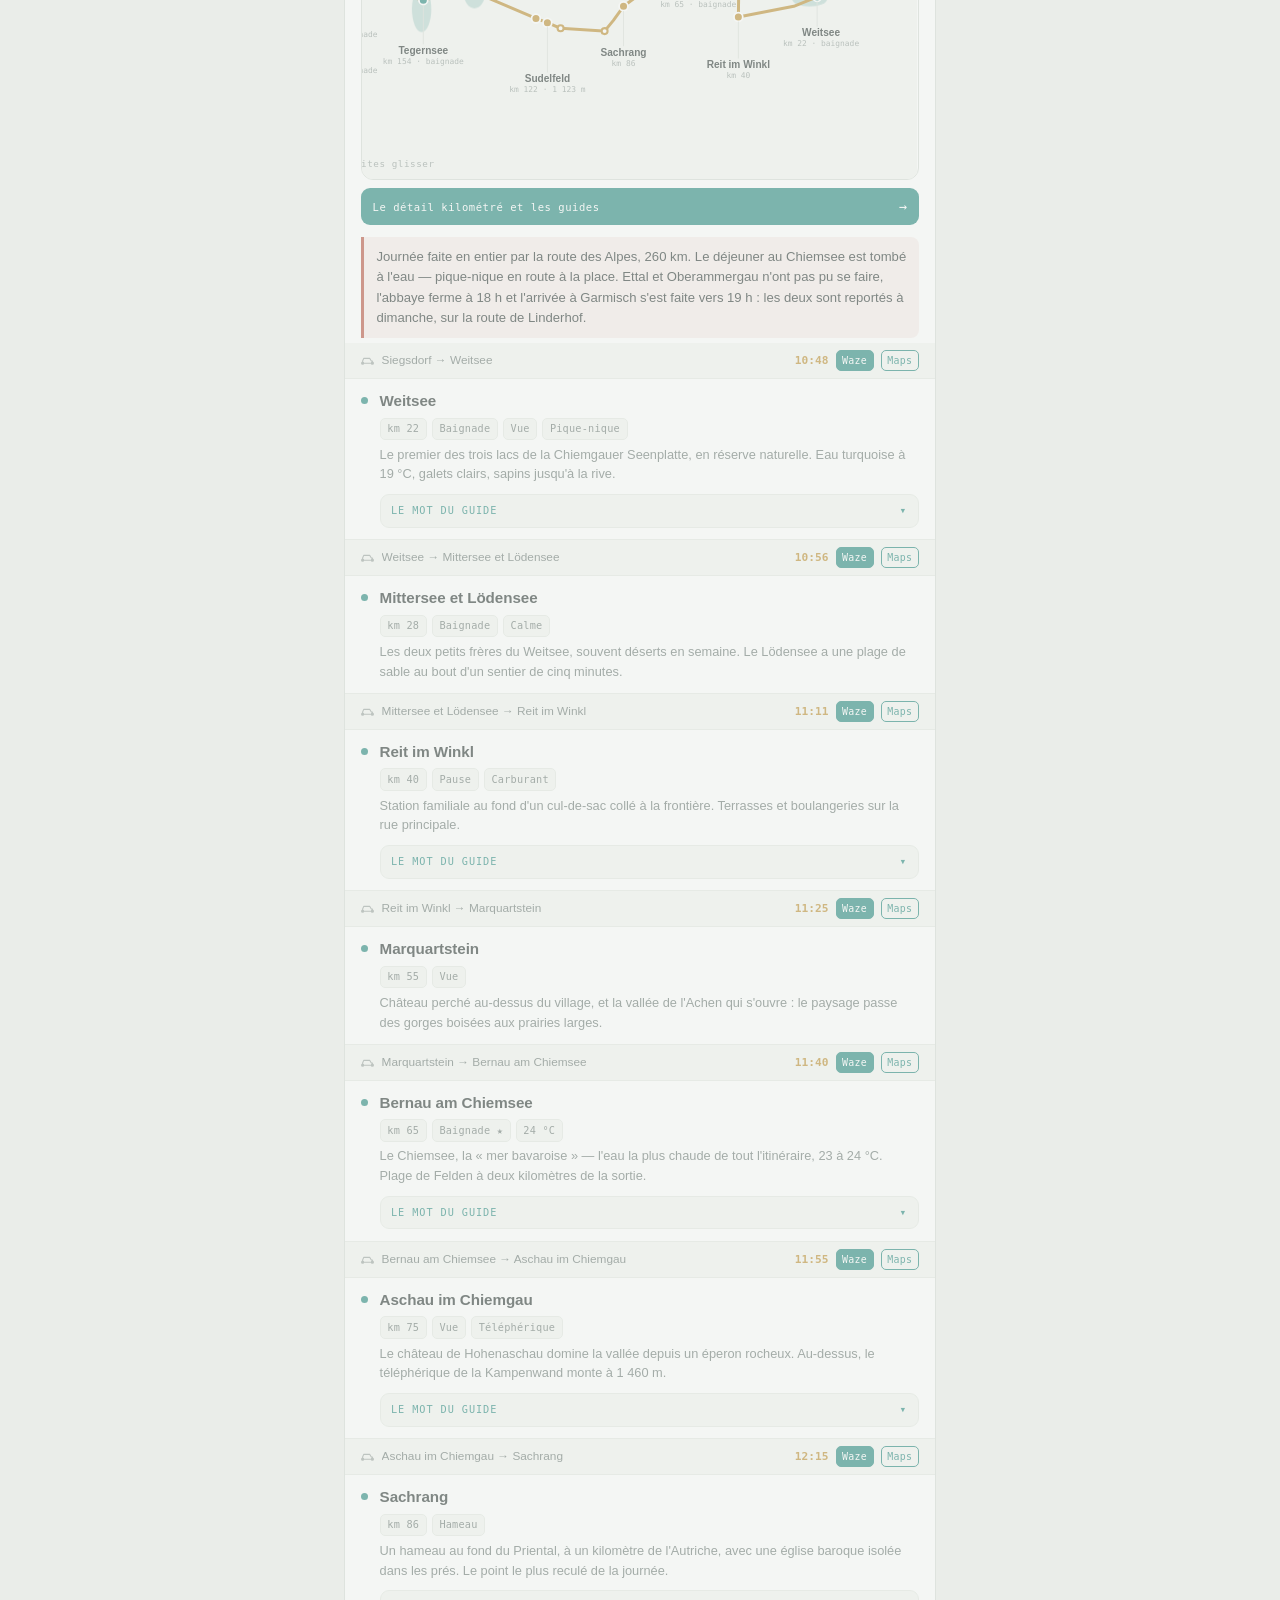
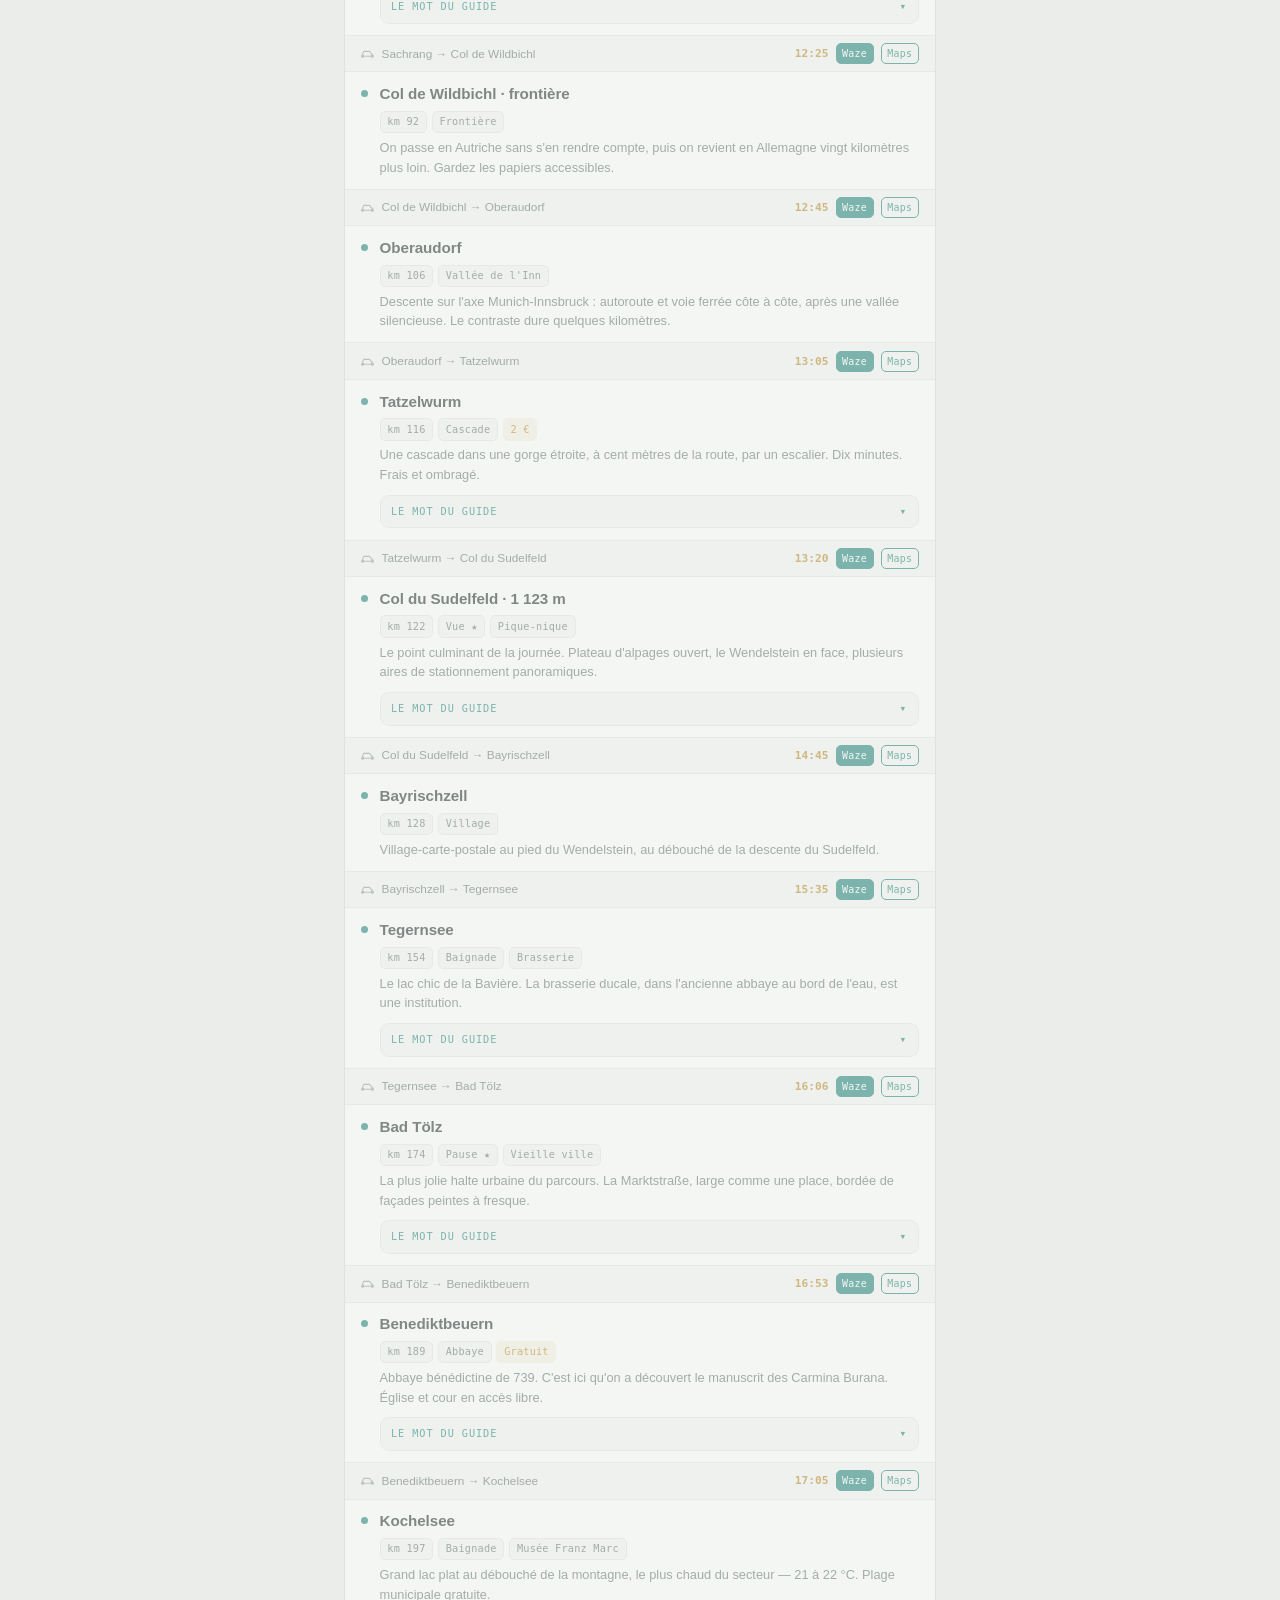
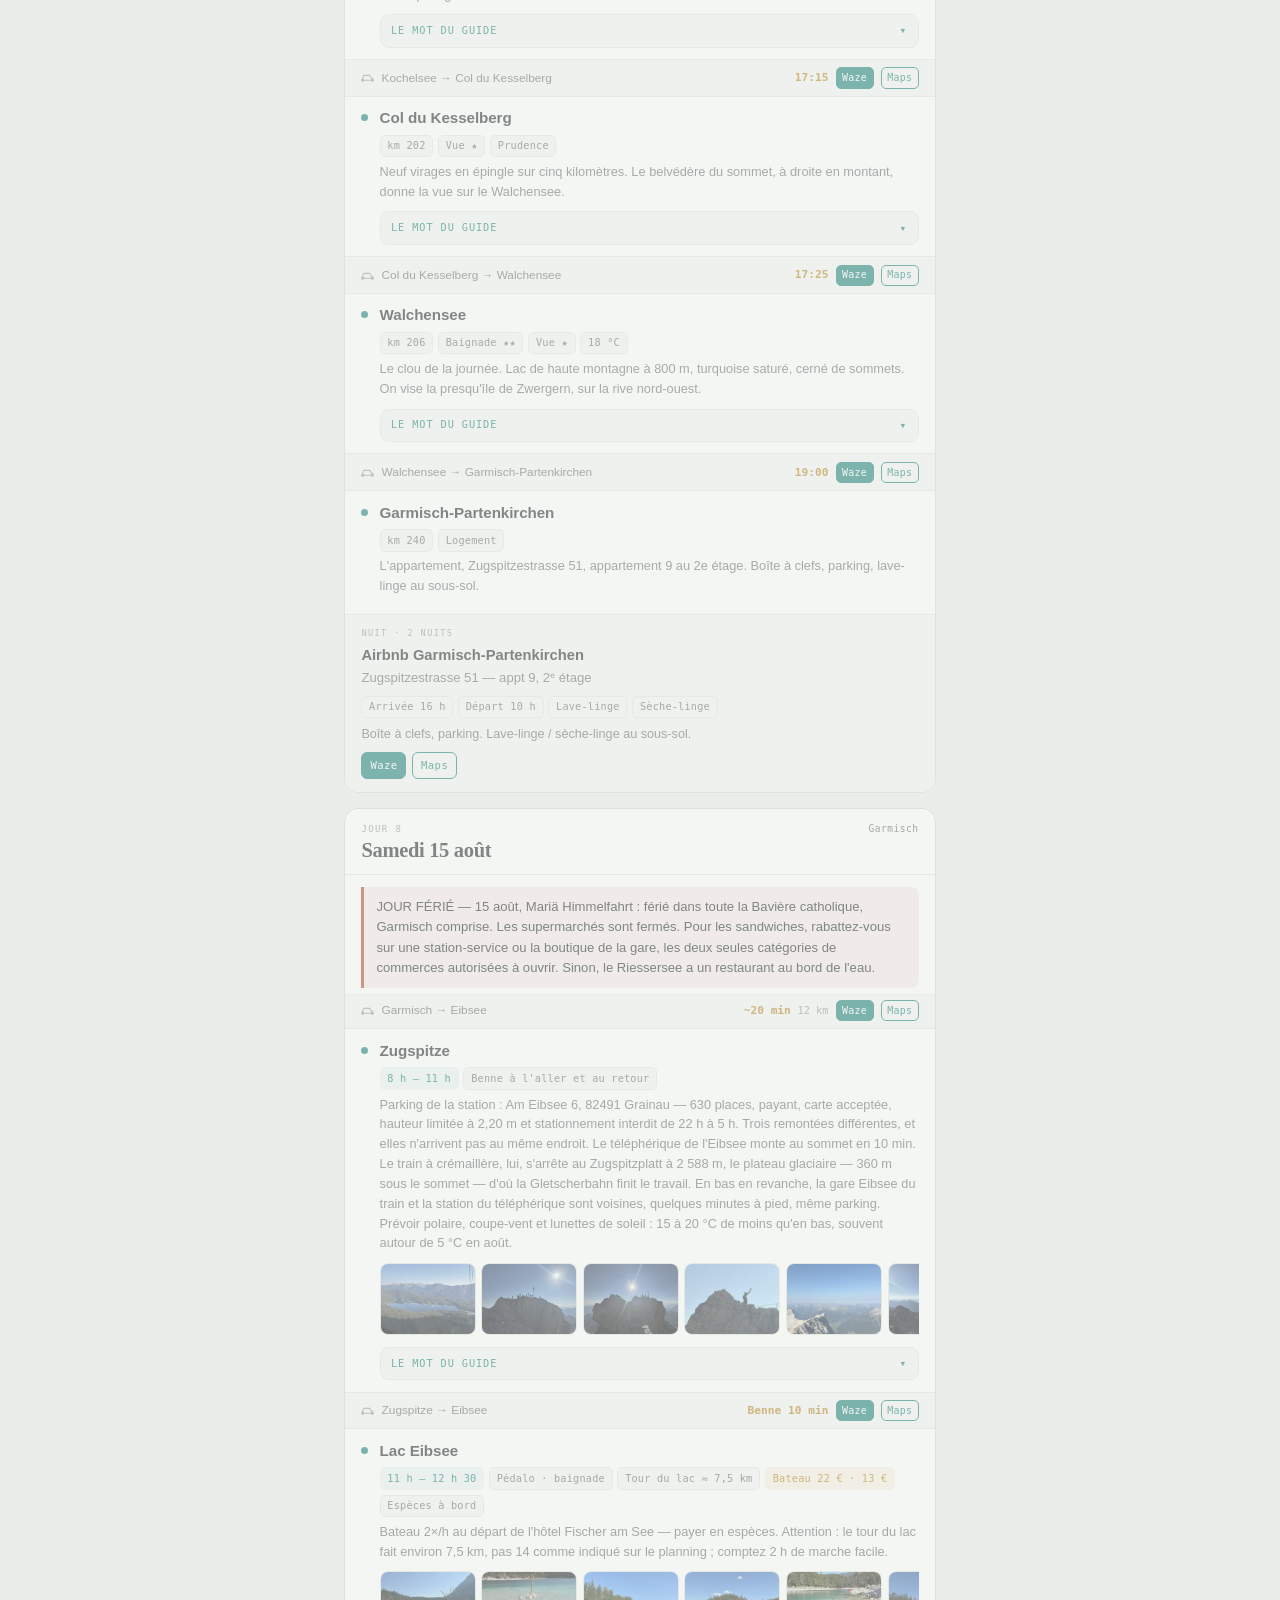
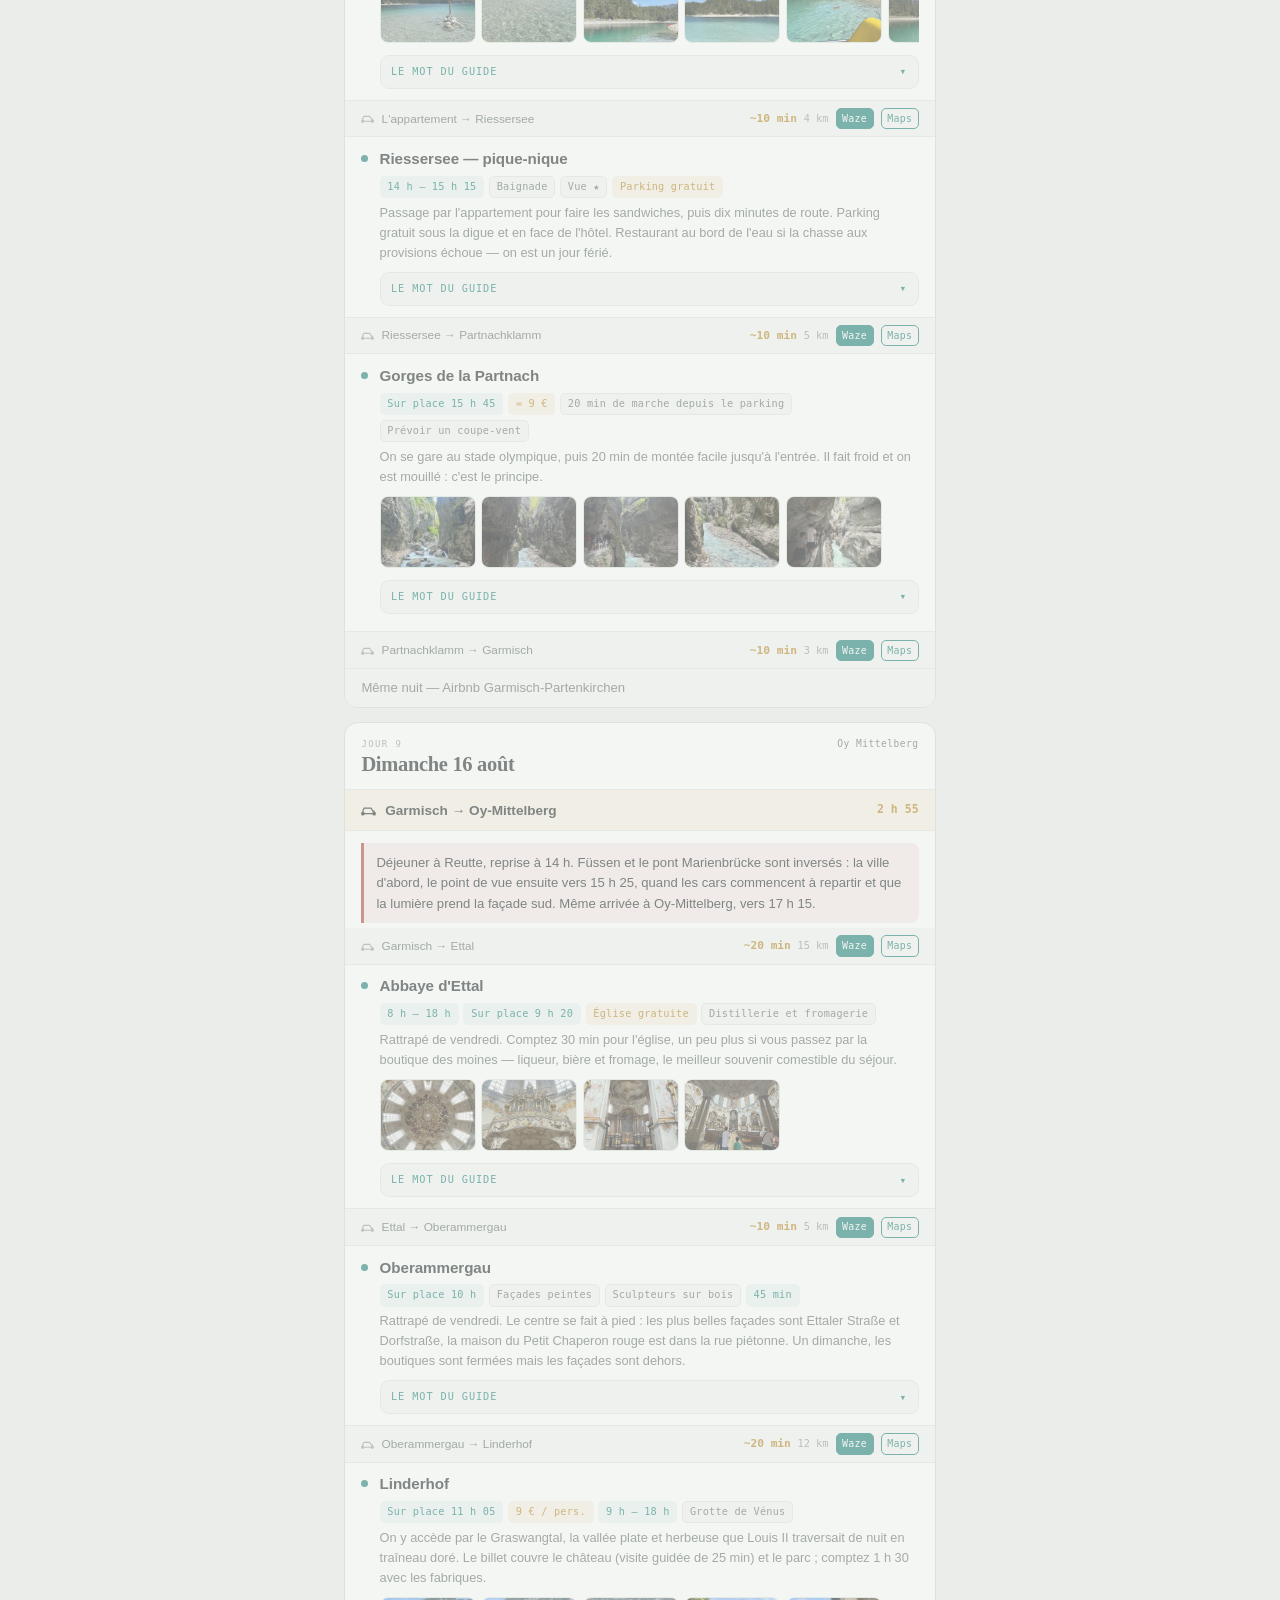
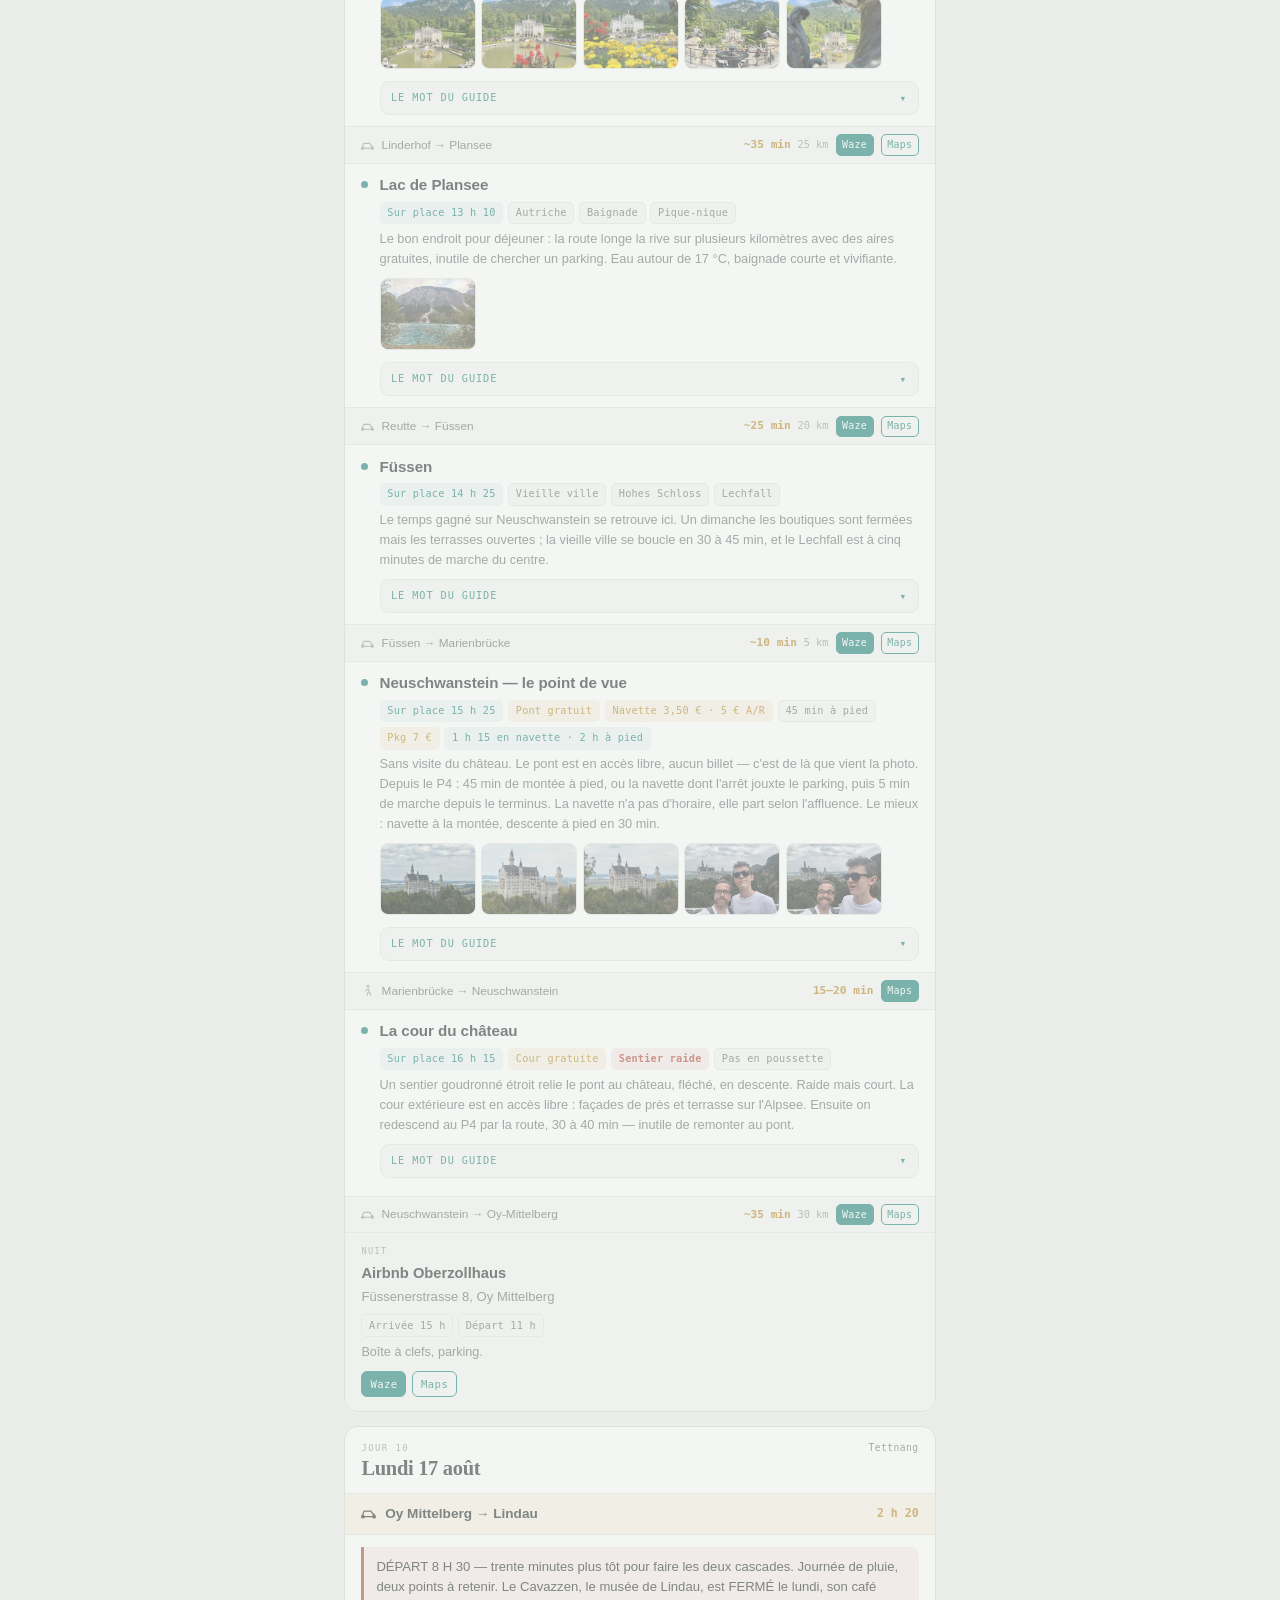
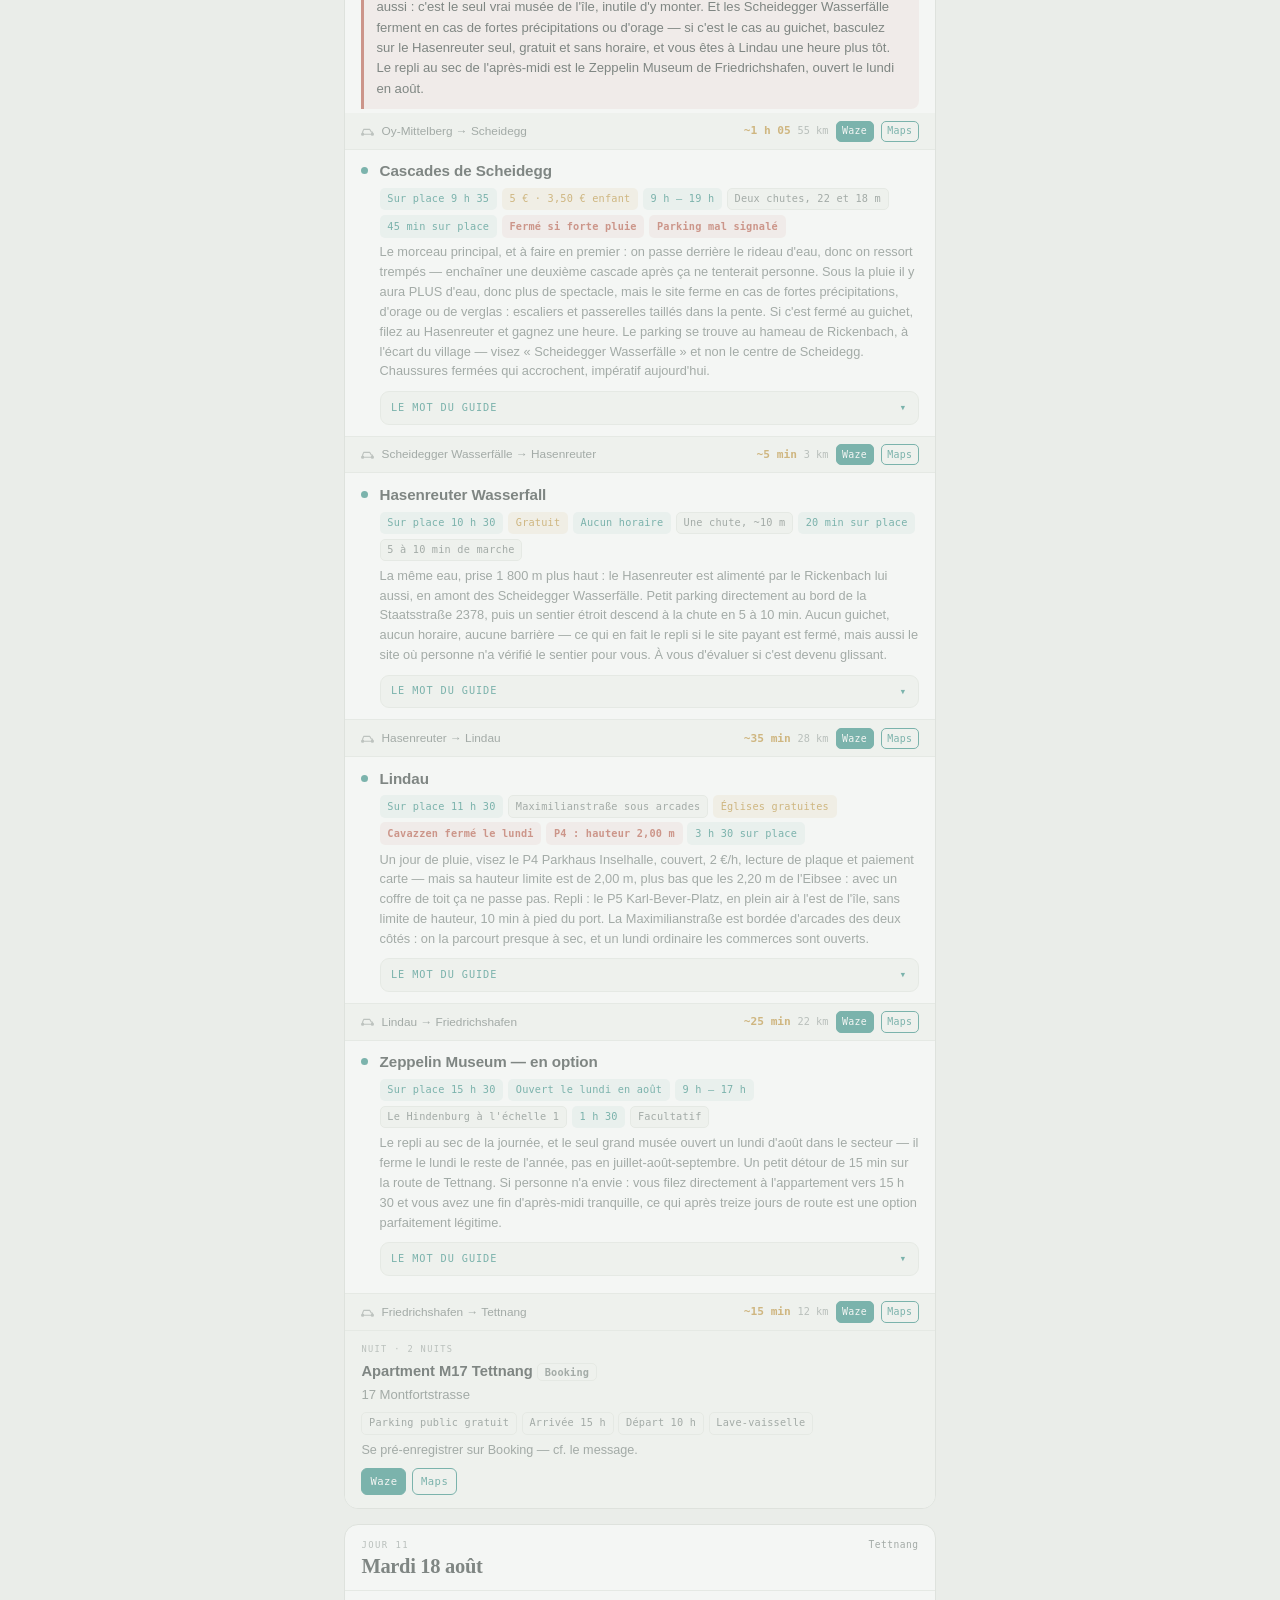
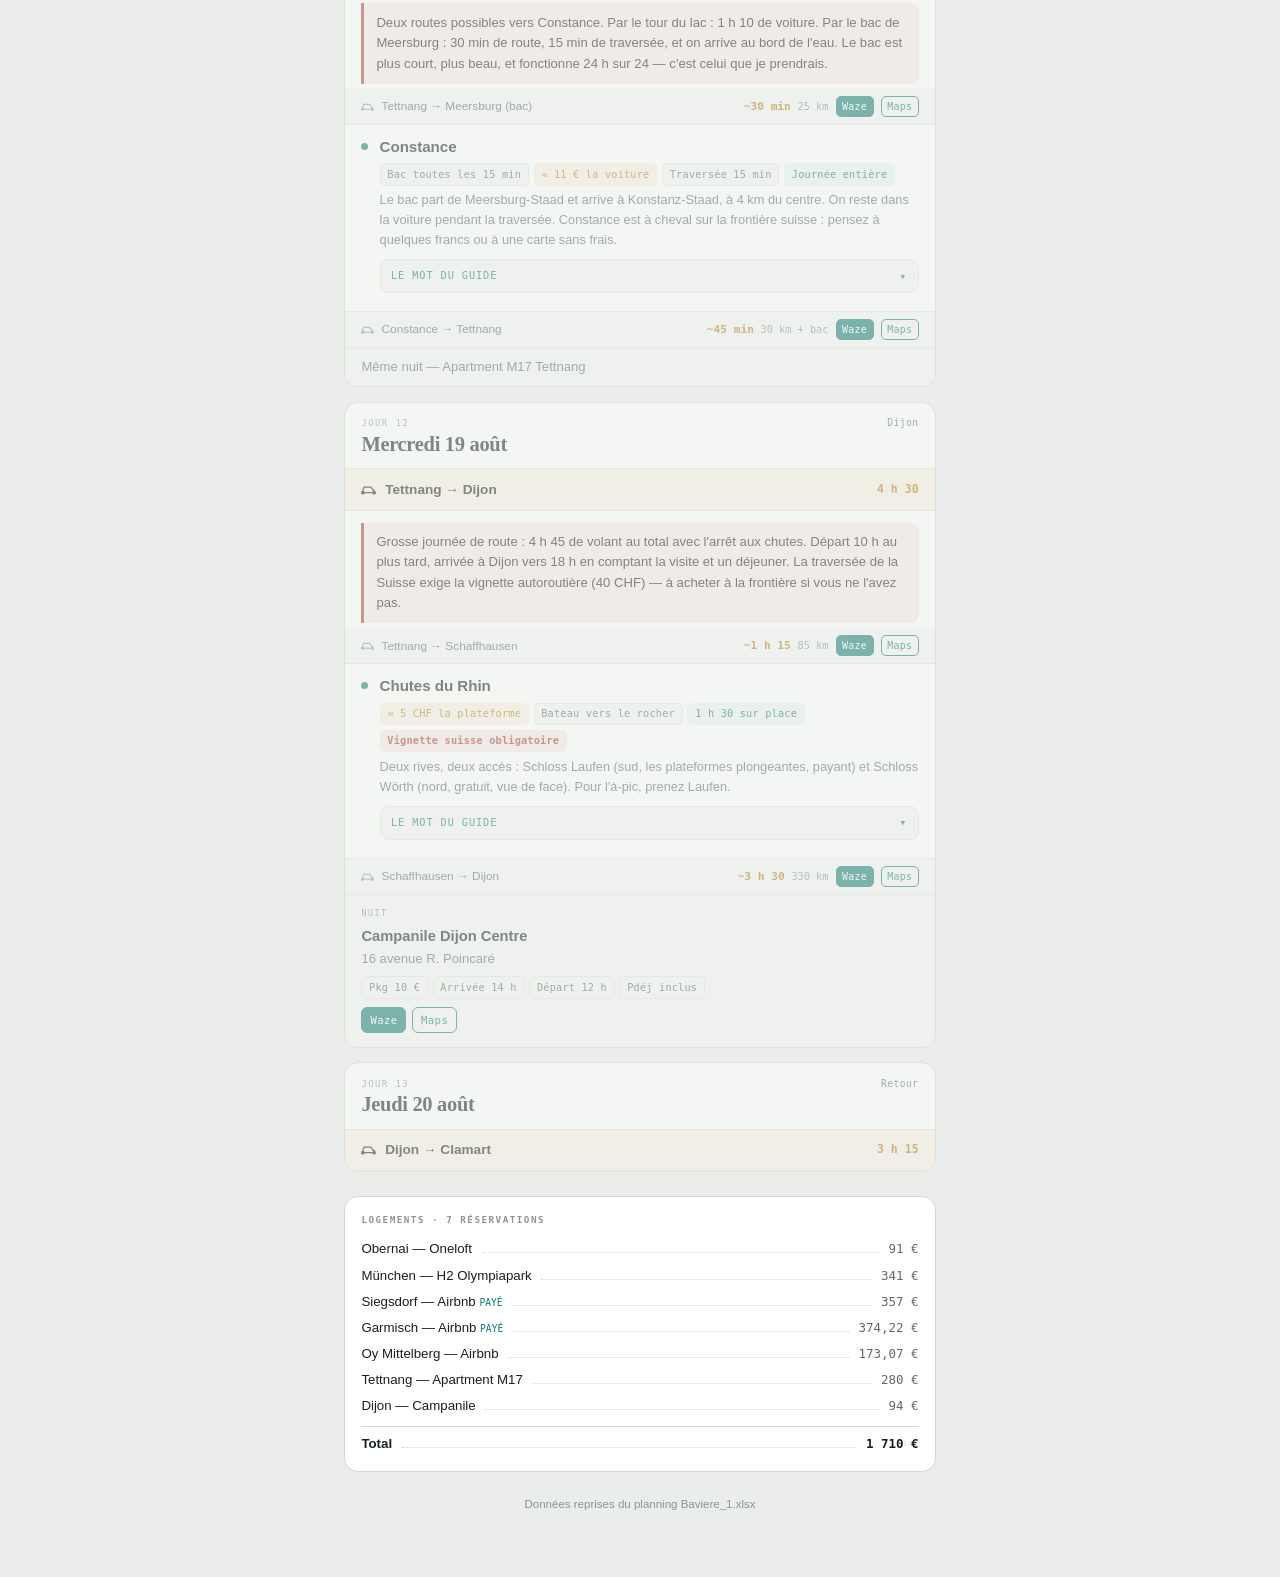
==== commit 8ddd1c22: "Les deux cascades de Scheidegg, avec un départ à 8 h 30 Le Hasenreuter rejoint la journée comme étap" ====
--- a/index.html
+++ b/index.html
@@ -10,7 +10,7 @@
   <meta name="apple-mobile-web-app-capable" content="yes">
   <meta name="apple-mobile-web-app-title" content="Bavière">
   <link rel="icon" href="data:image/svg+xml,<svg xmlns='http://www.w3.org/2000/svg' viewBox='0 0 100 100'><text y='.9em' font-size='90'>🏔️</text></svg>">
-  <link rel="stylesheet" href="style.css?v=202608170723">
+  <link rel="stylesheet" href="style.css?v=202608170903">
 </head>
 <body>
 
@@ -56,7 +56,7 @@
 </div>
 
 <script src="data/carte-alpes.js"></script>
-<script src="data/jours.js?v=202608170723"></script>
-<script src="app.js?v=202608170723"></script>
+<script src="data/jours.js?v=202608170903"></script>
+<script src="app.js?v=202608170903"></script>
 </body>
 </html>
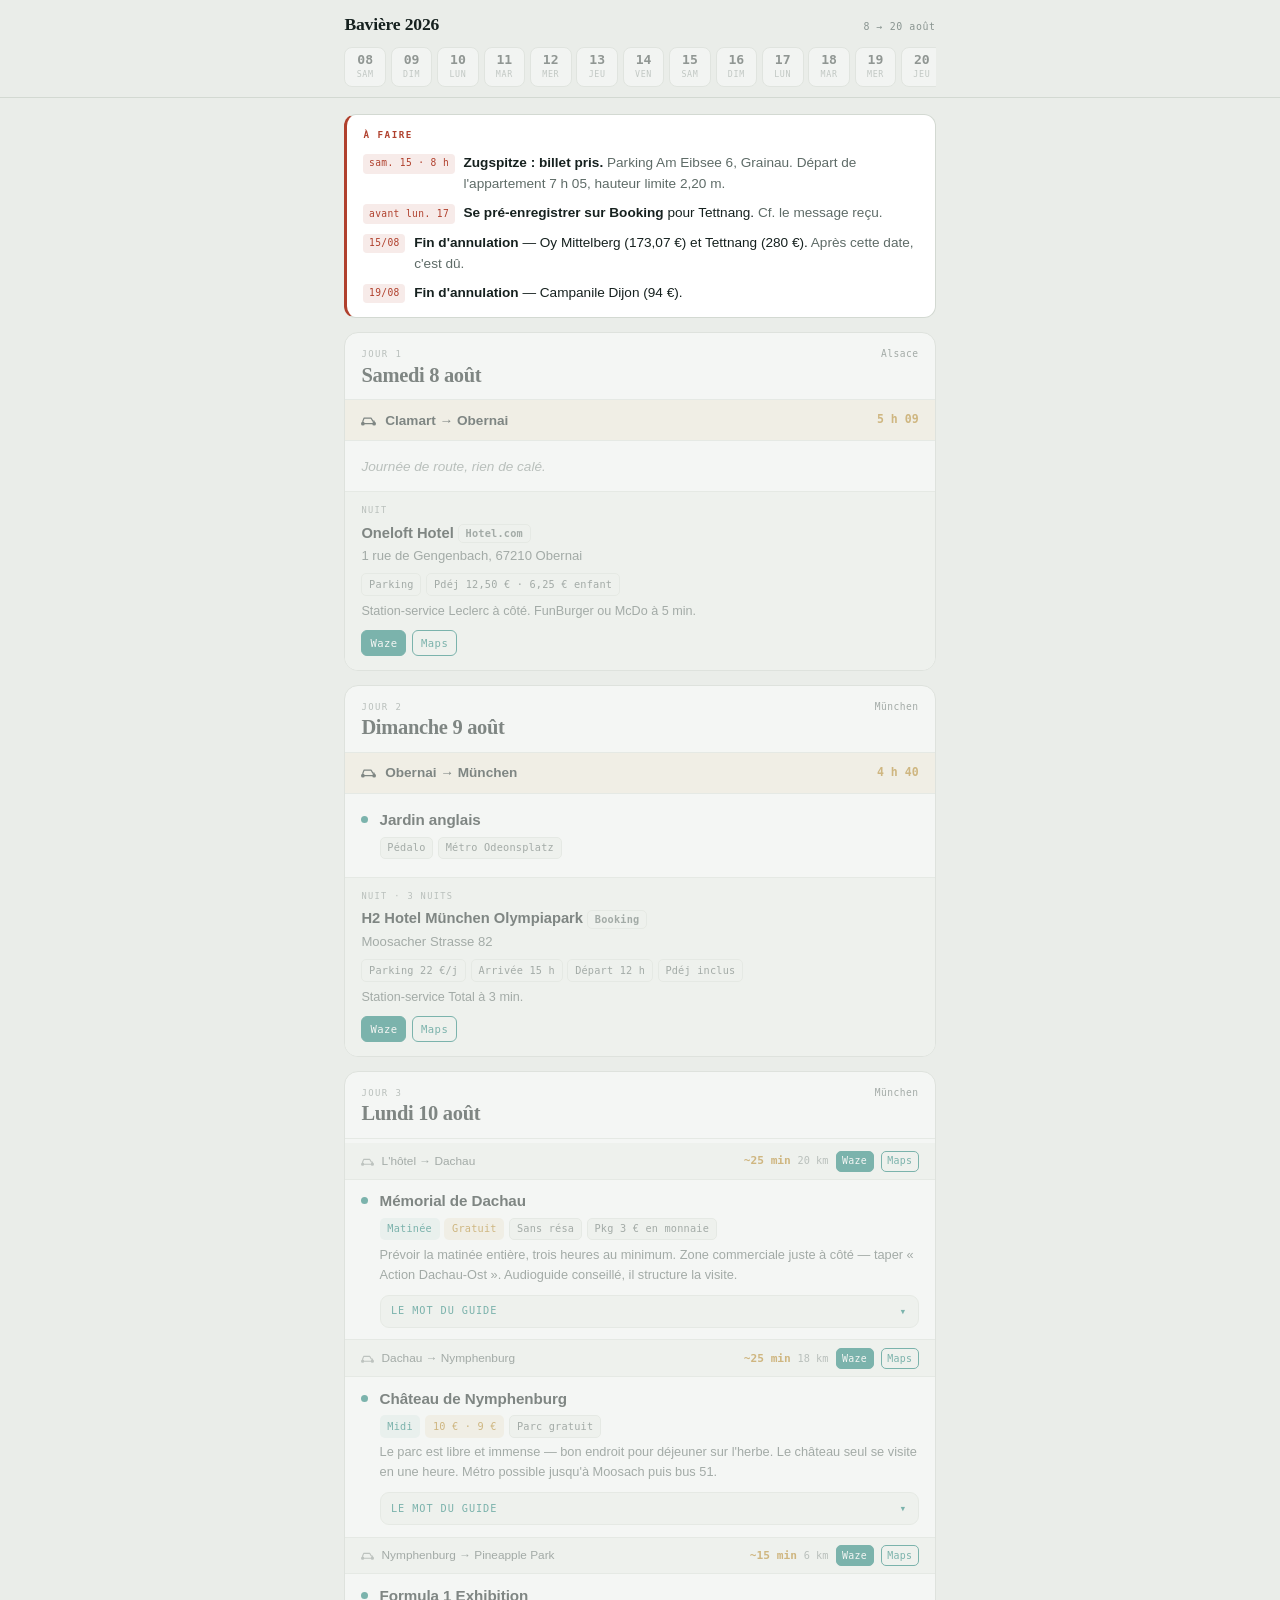
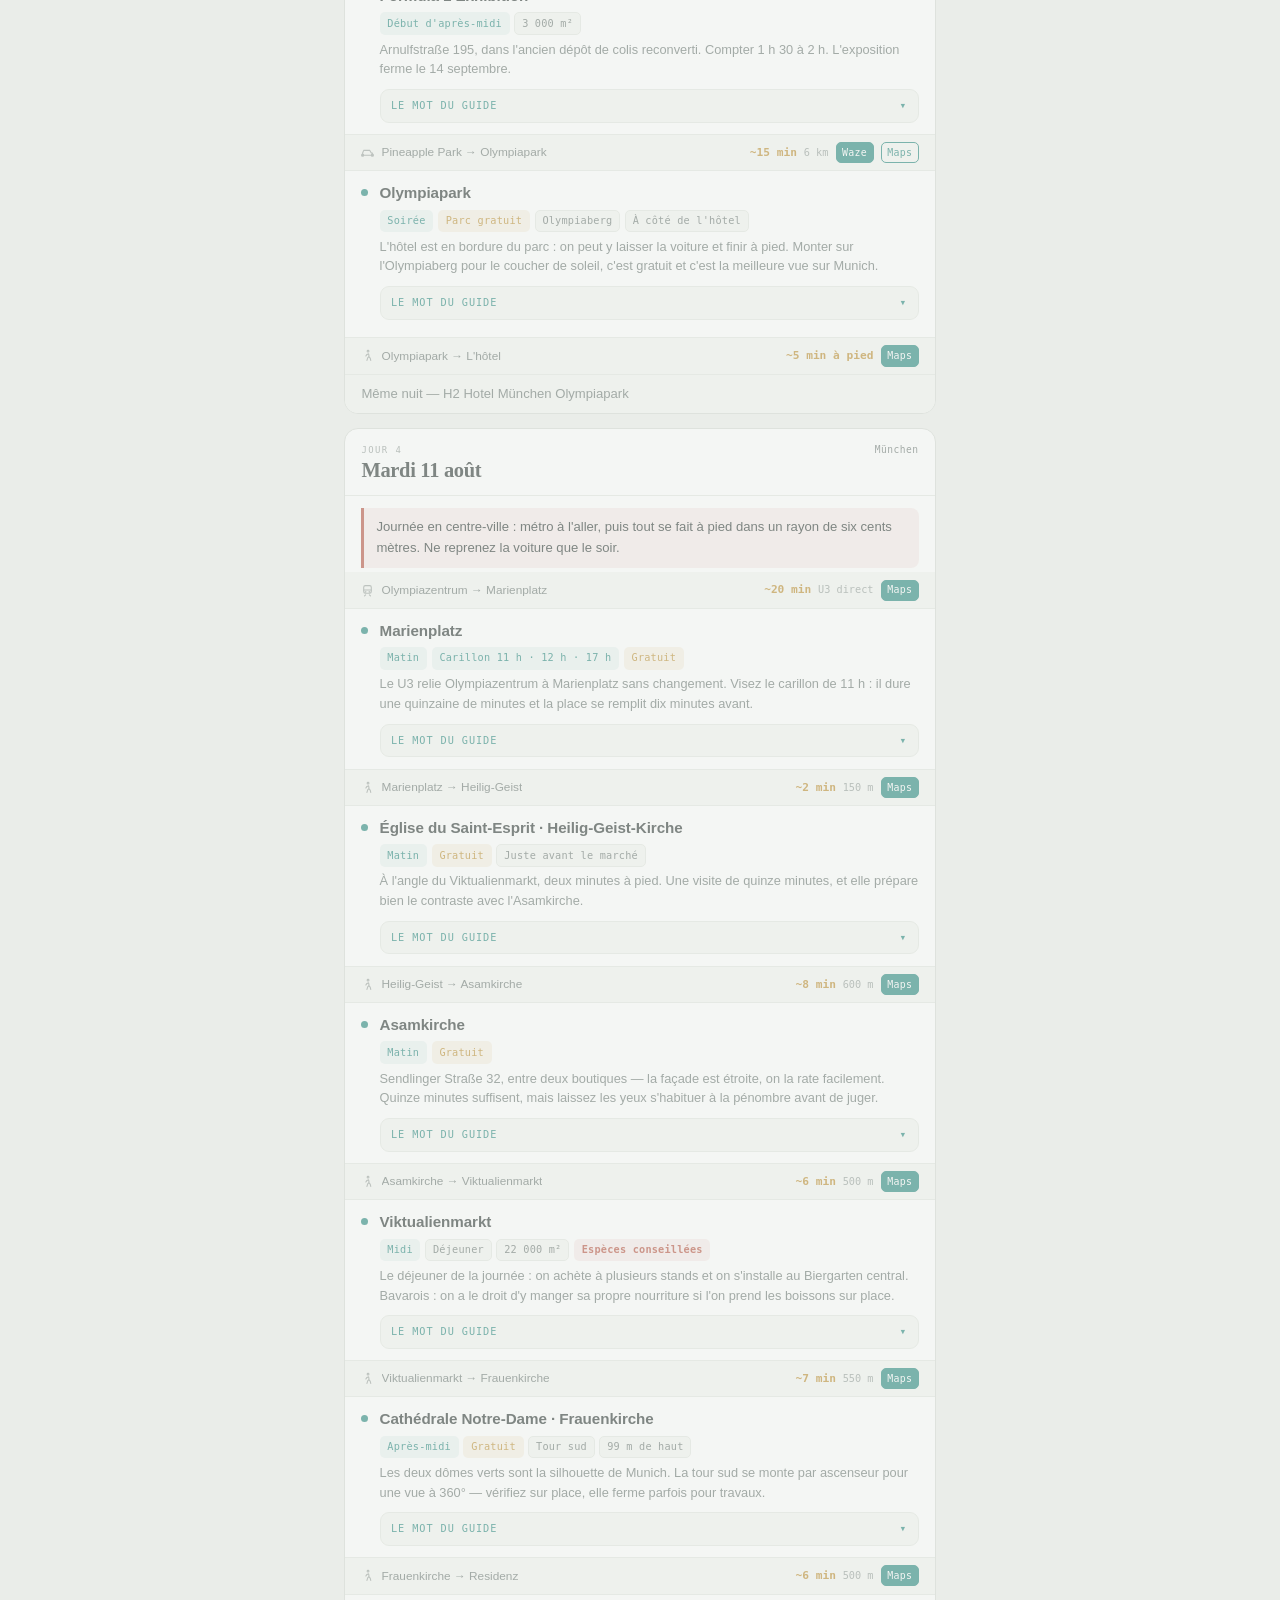
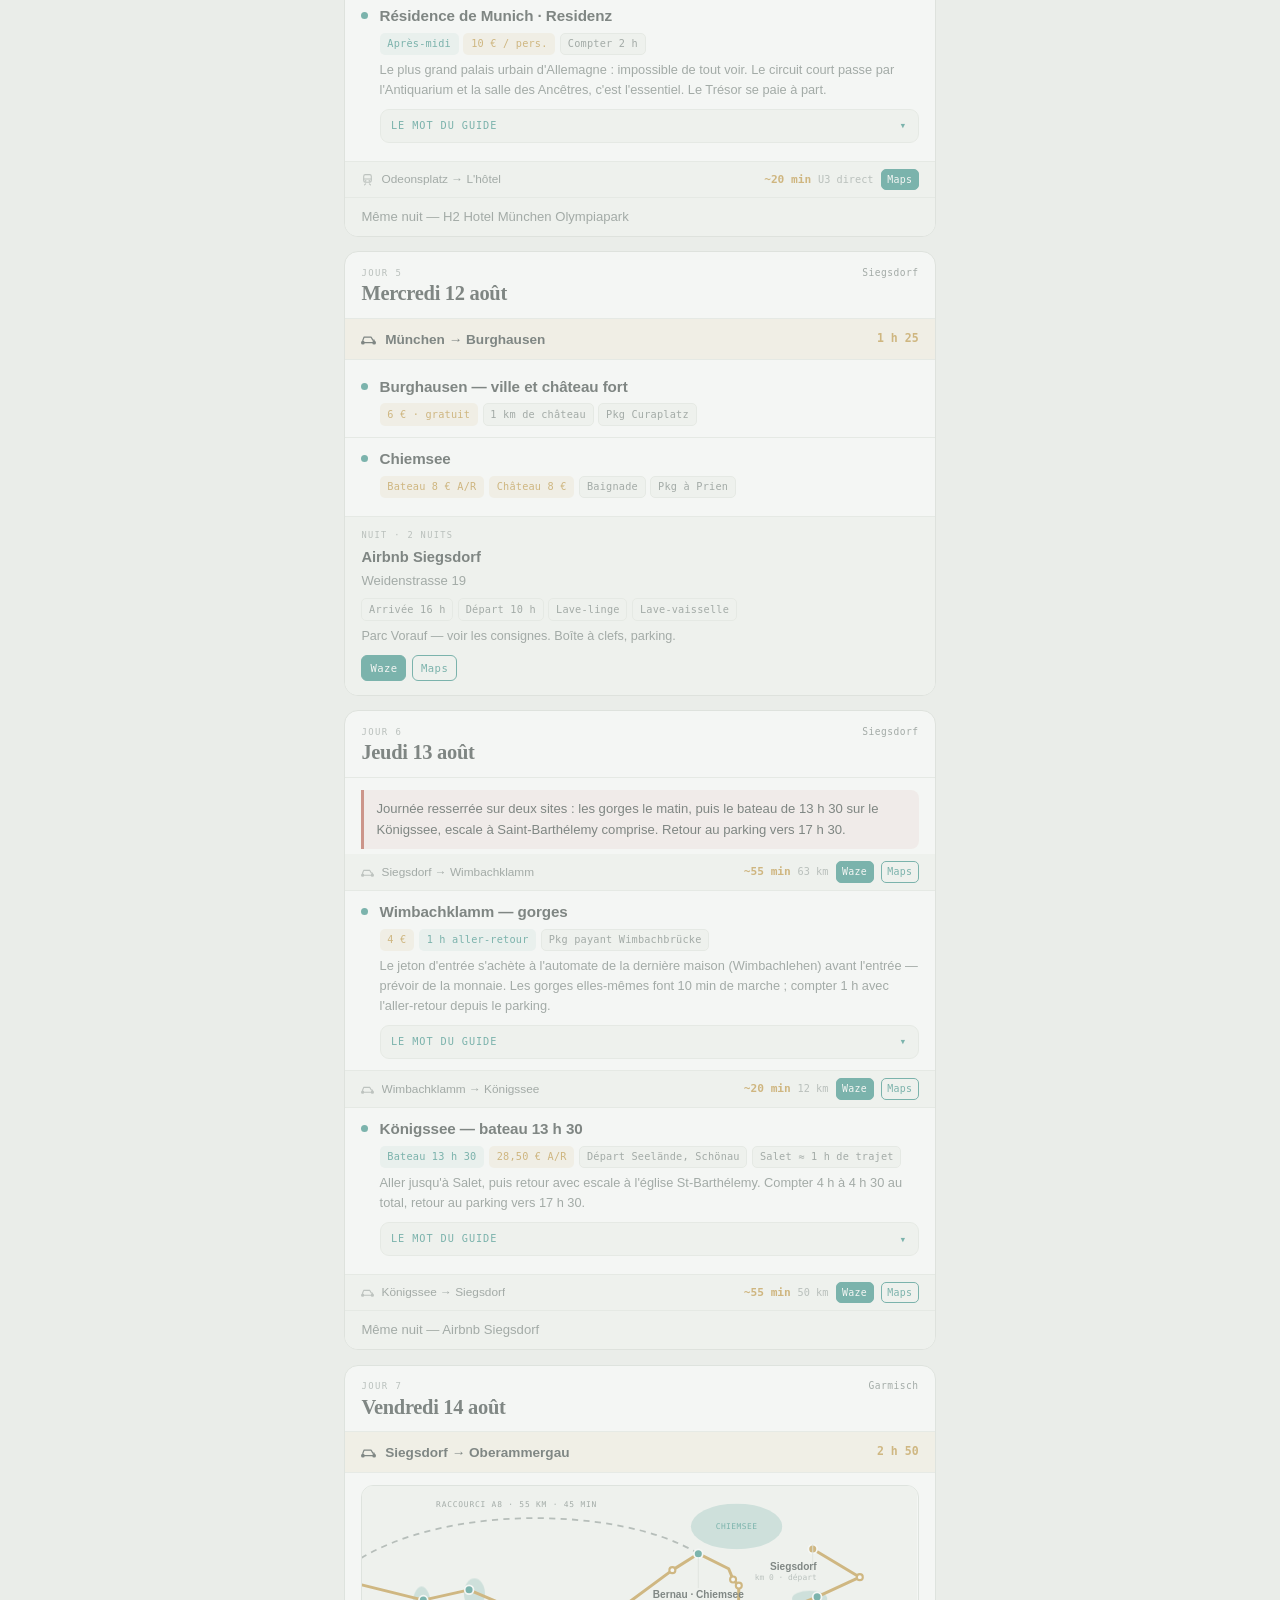
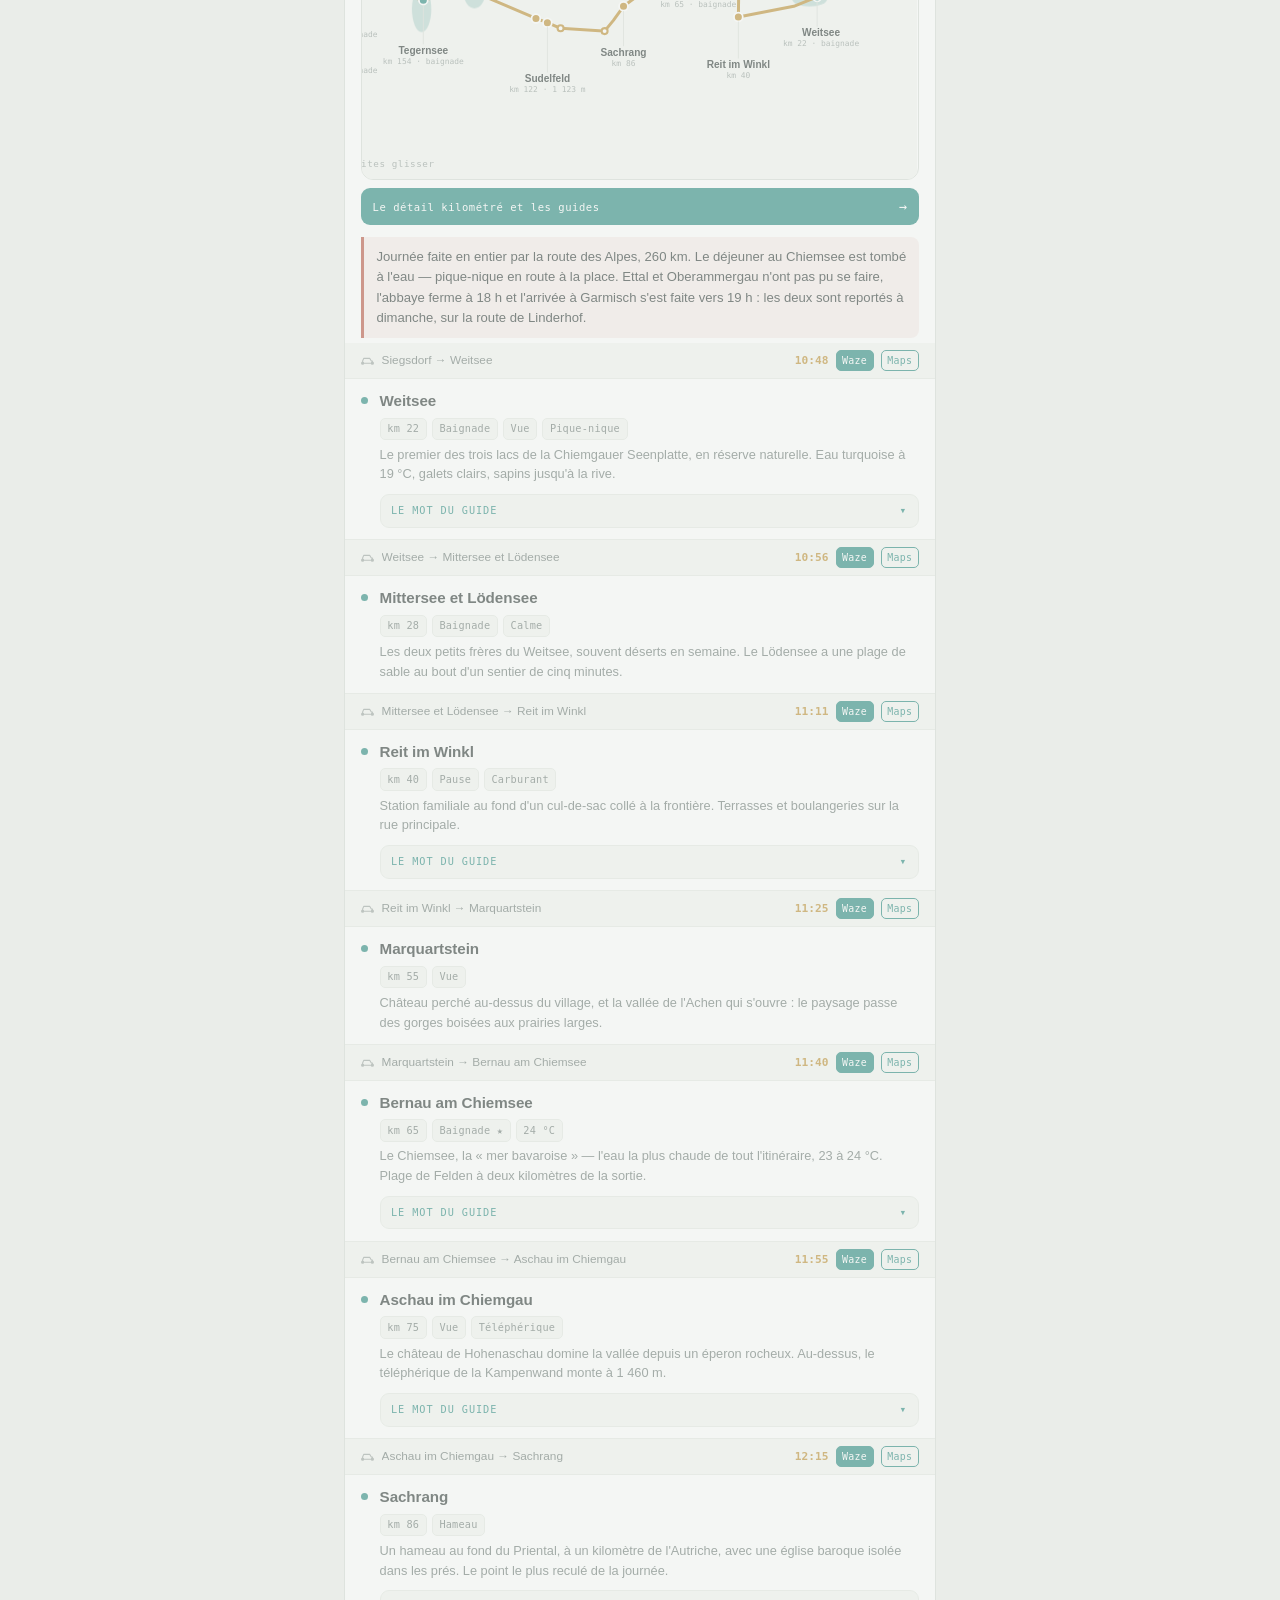
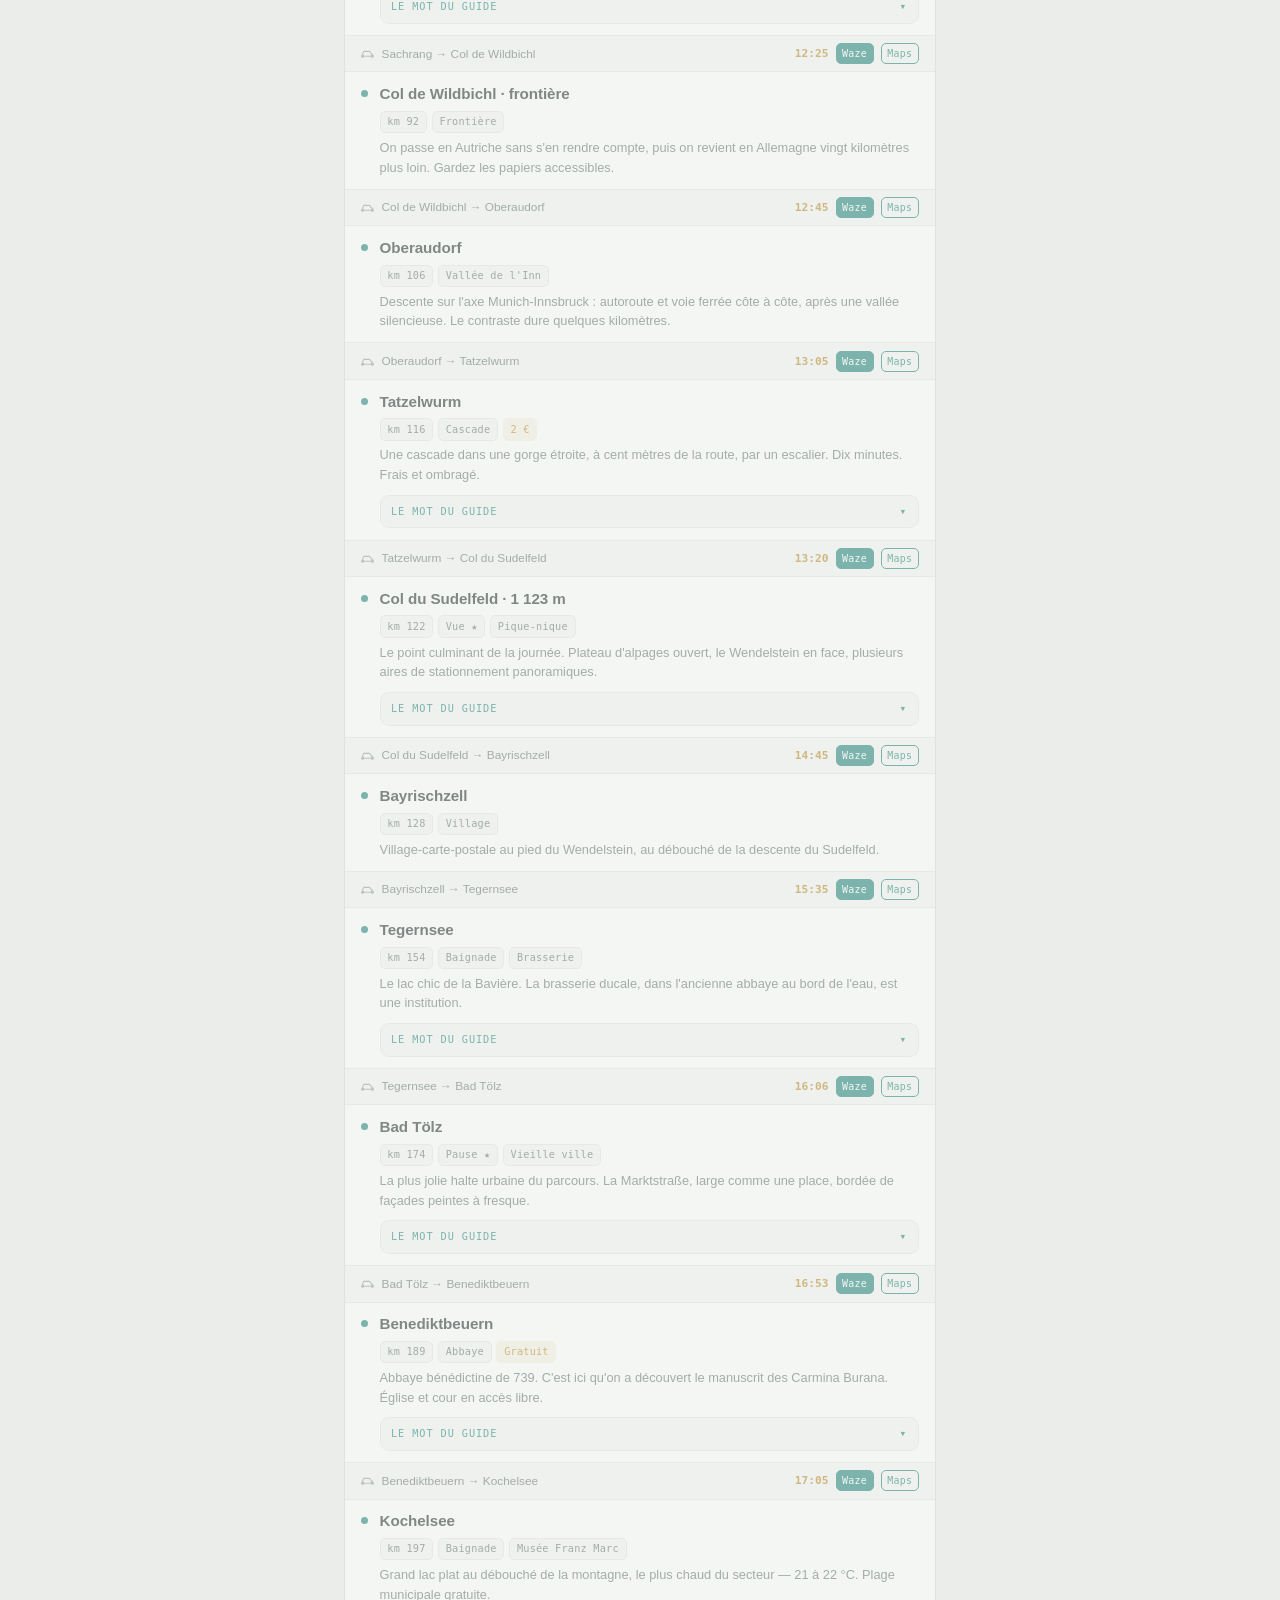
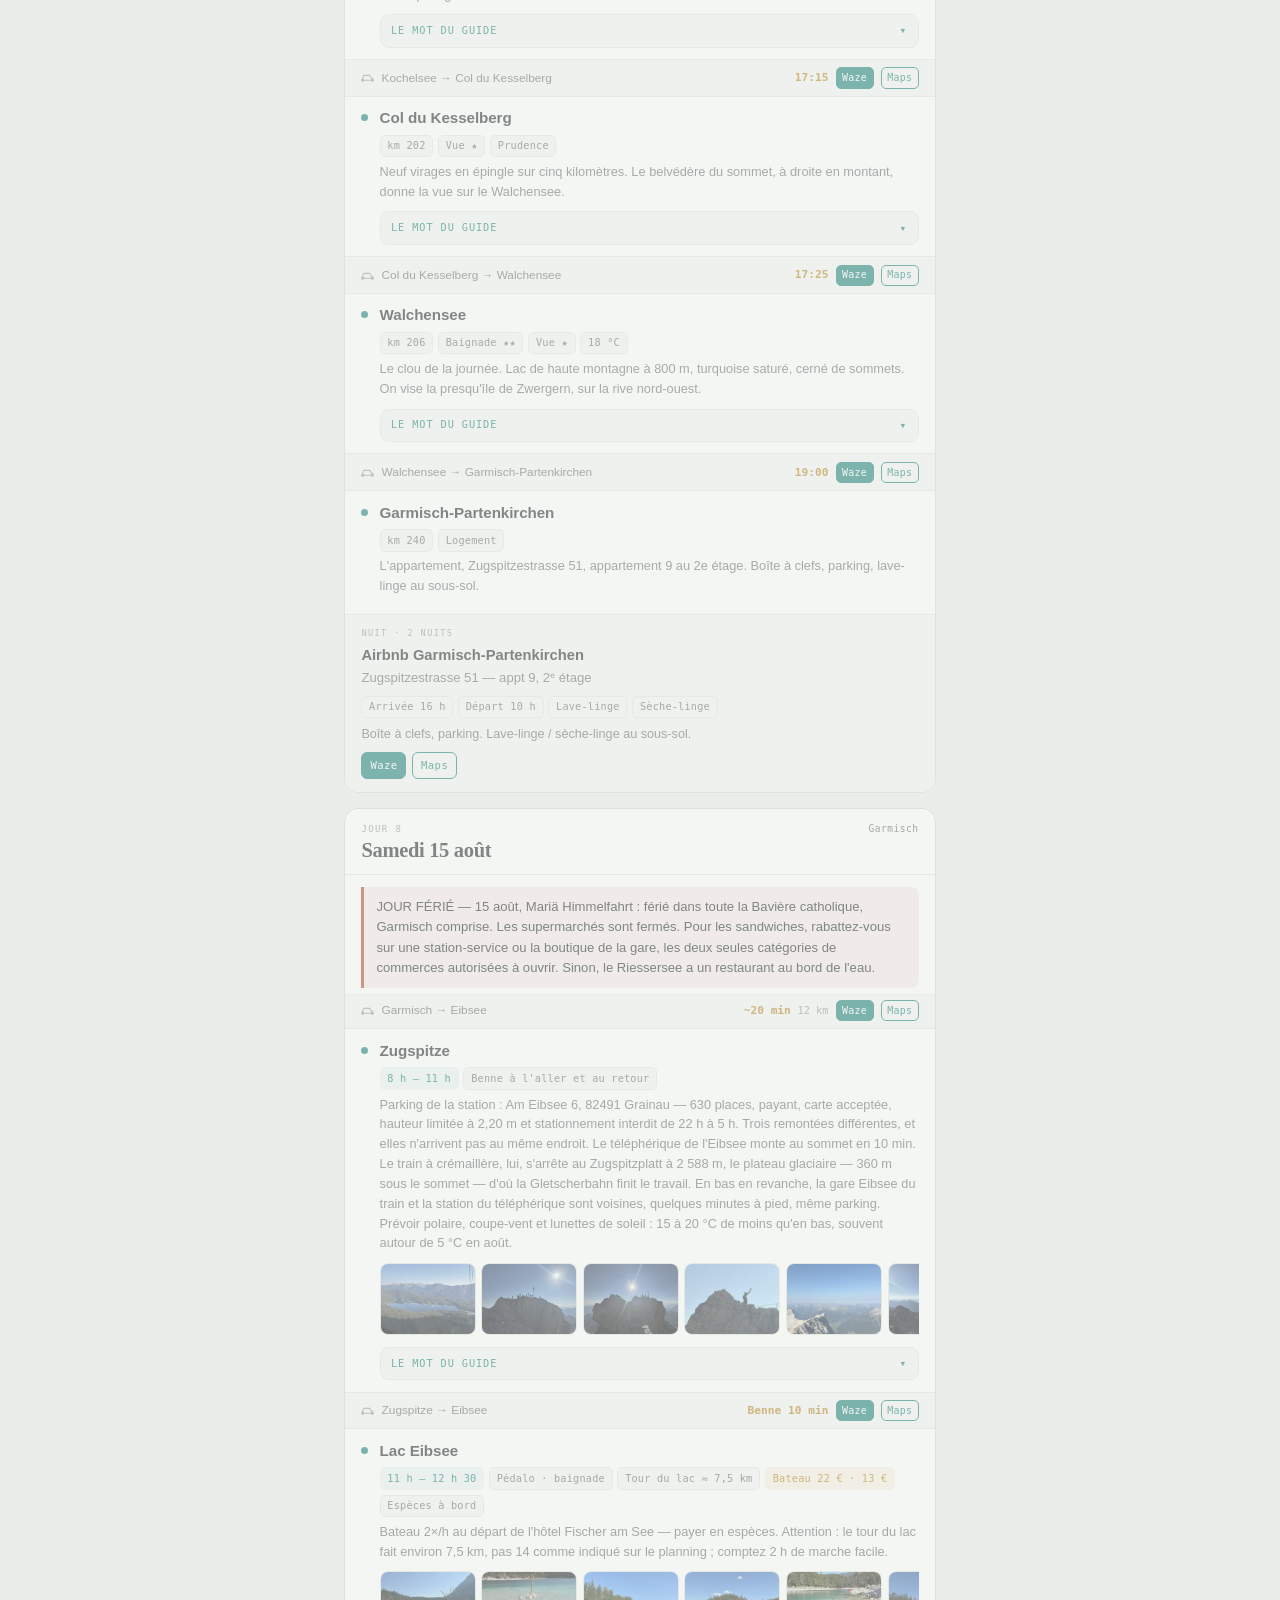
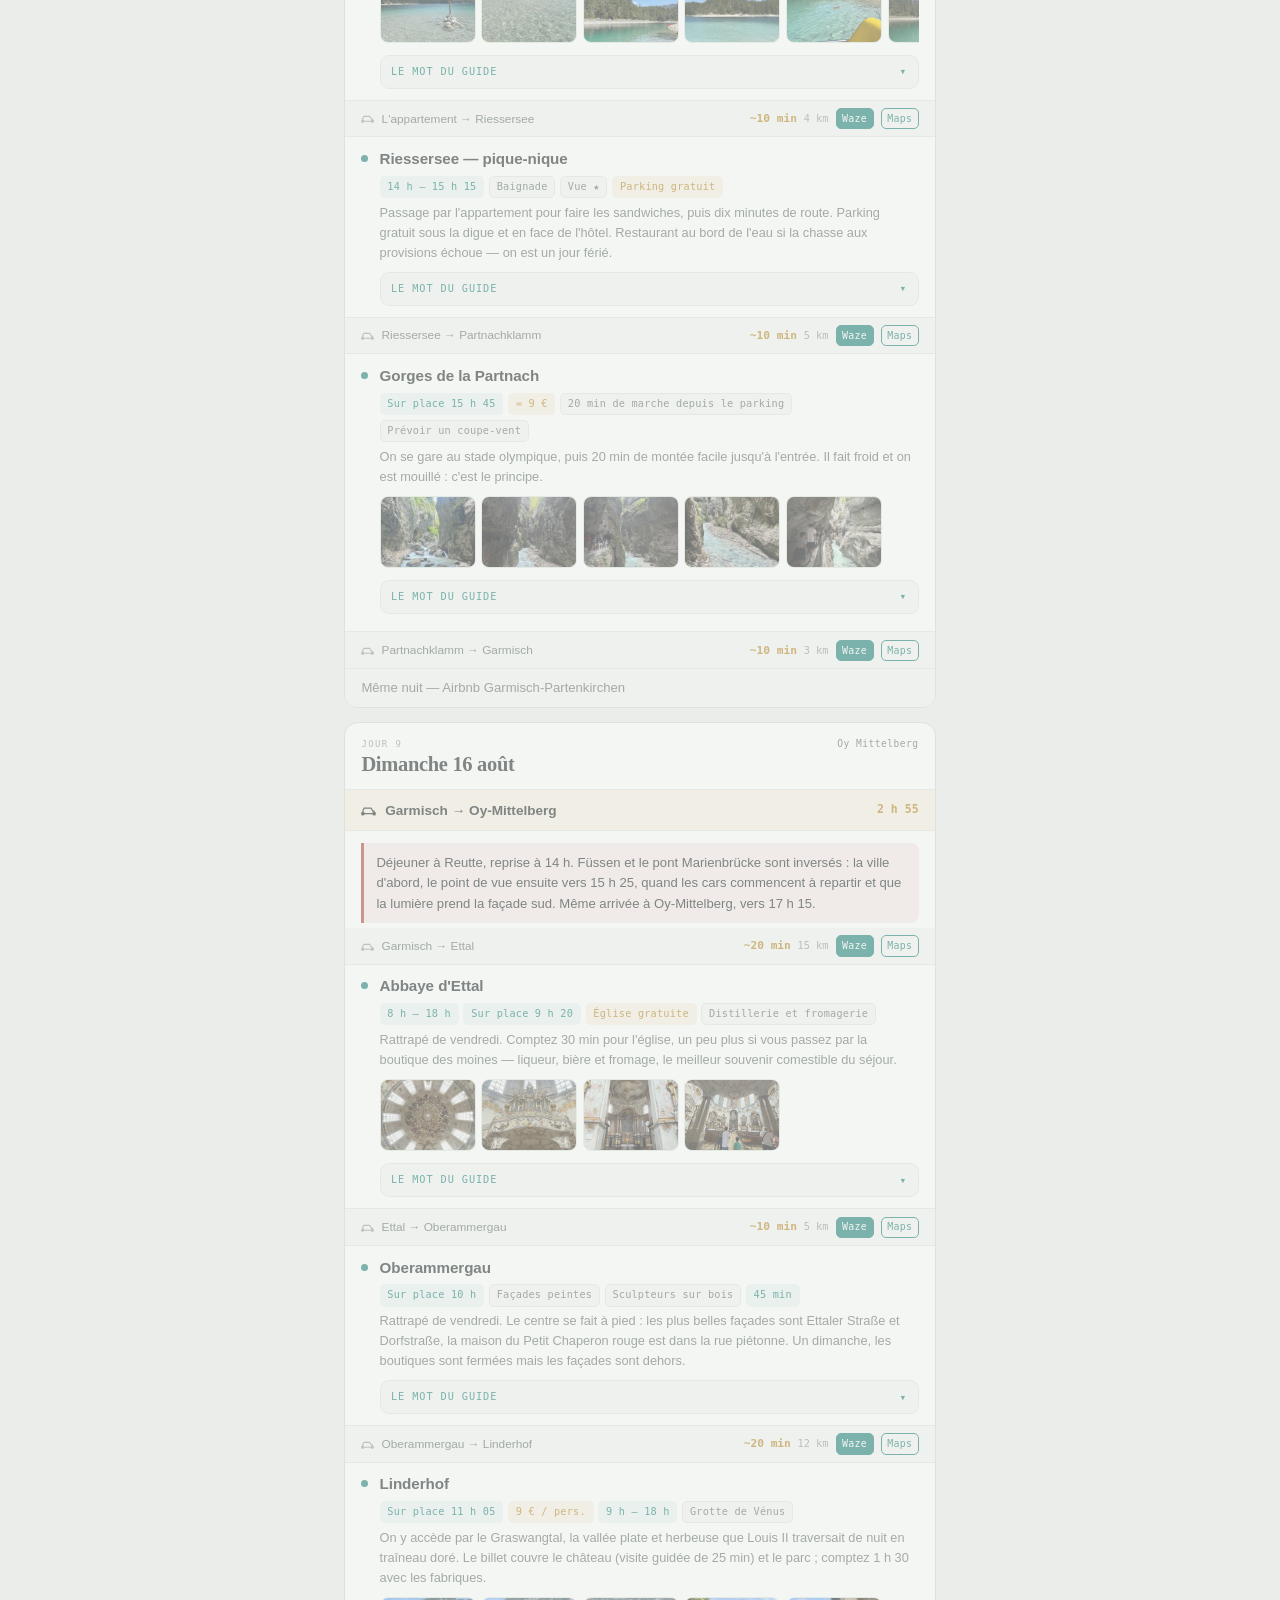
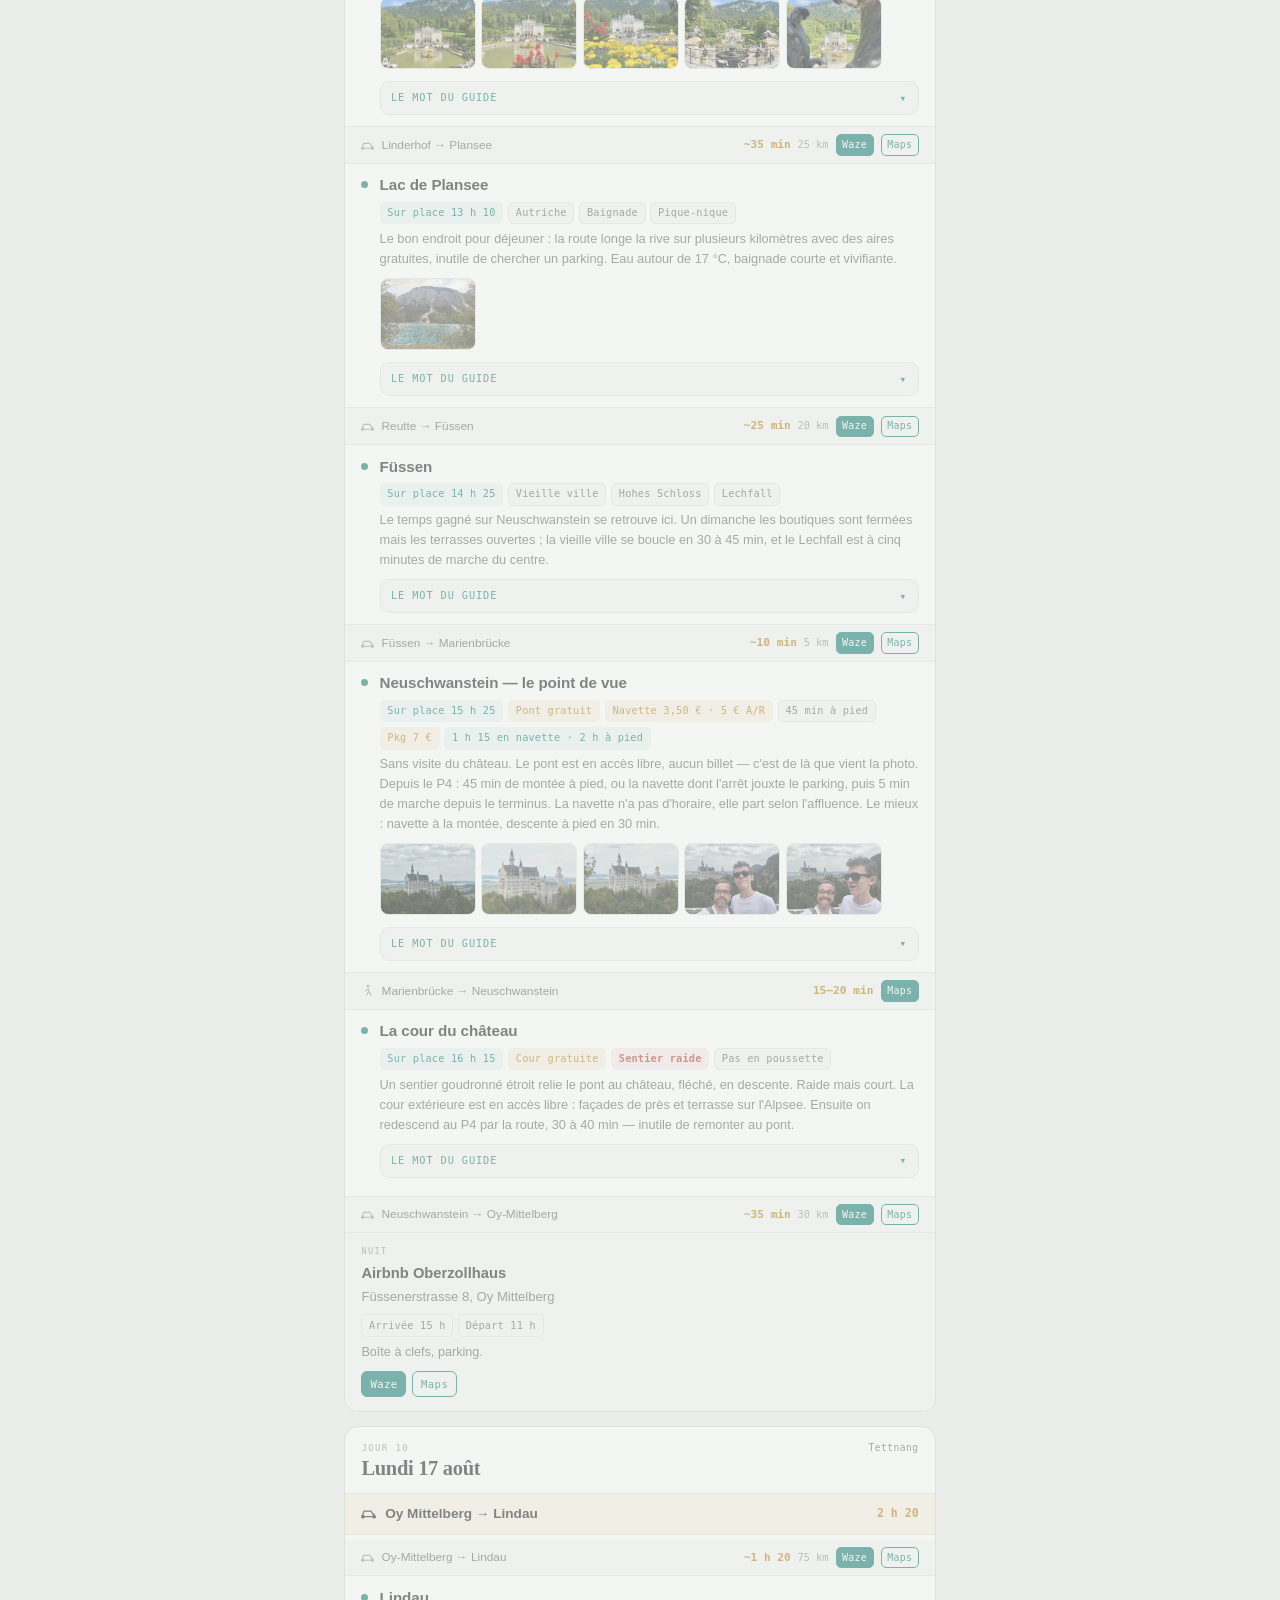
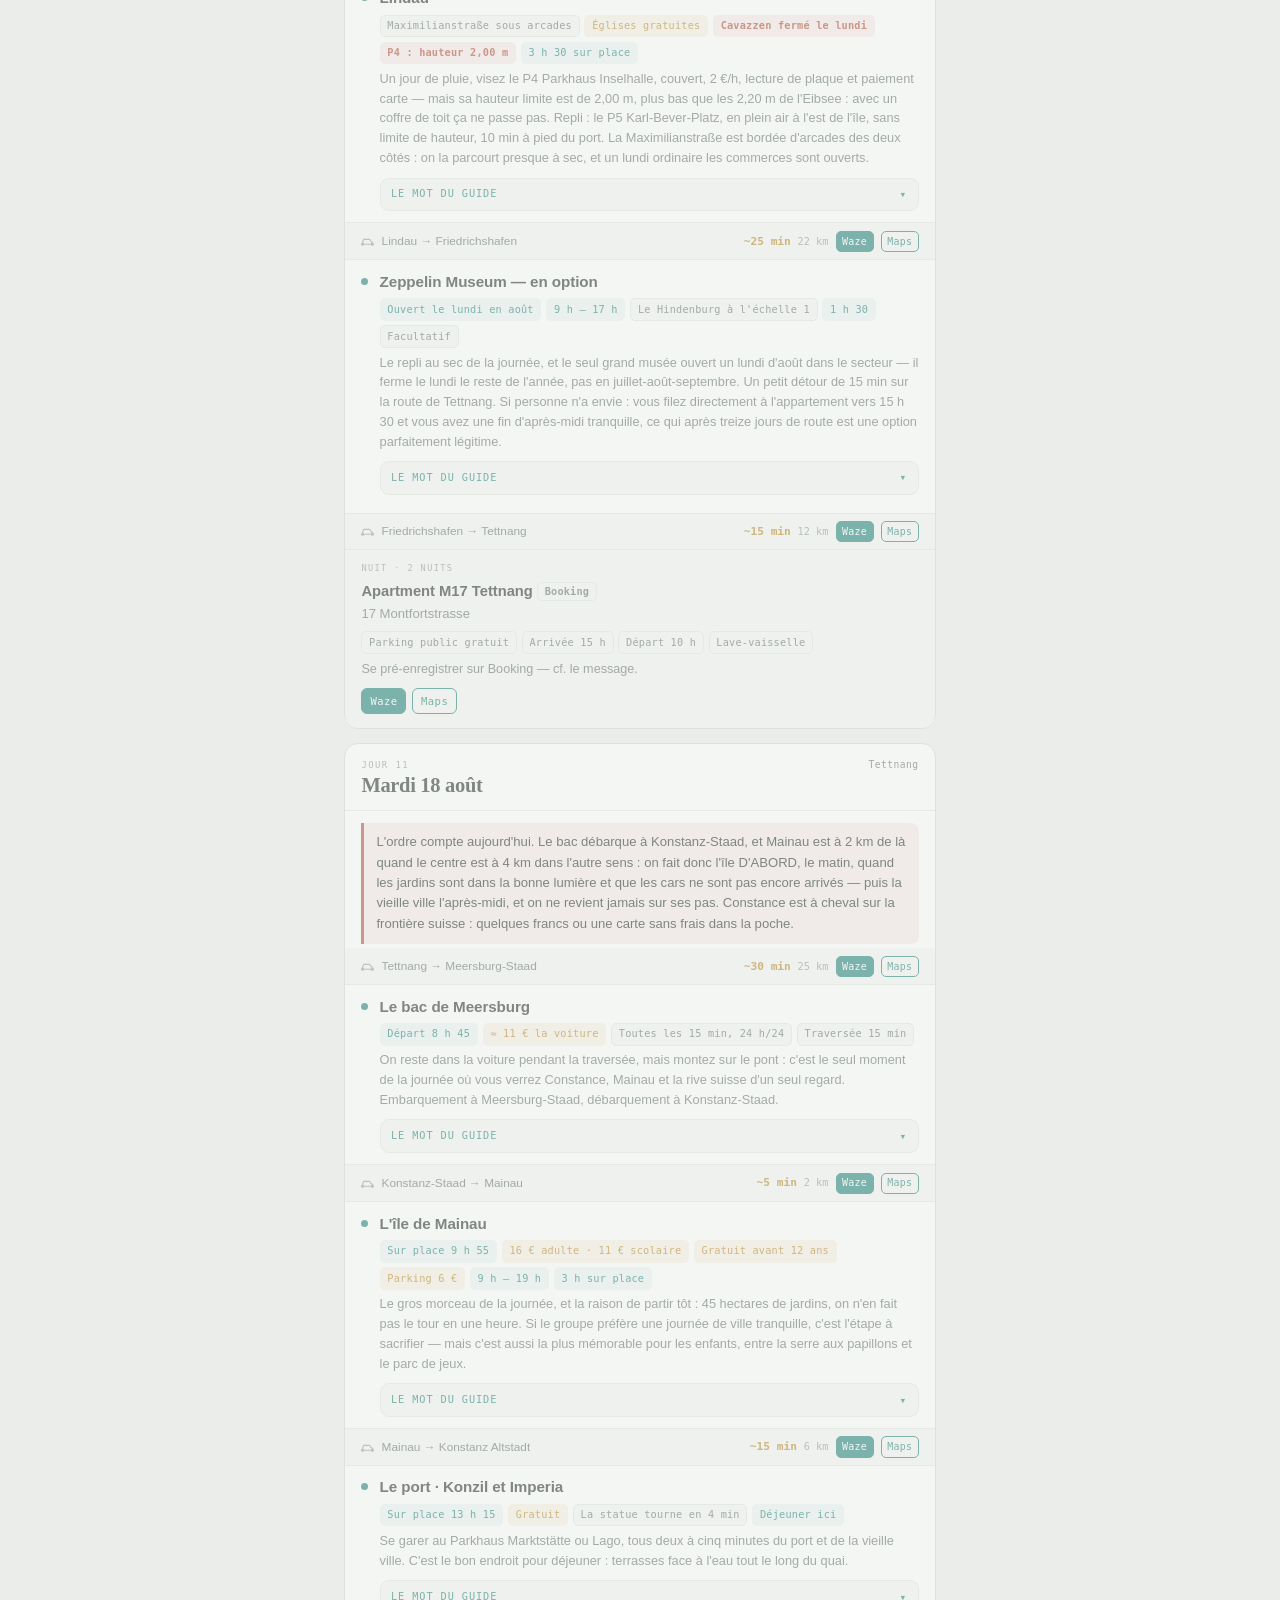
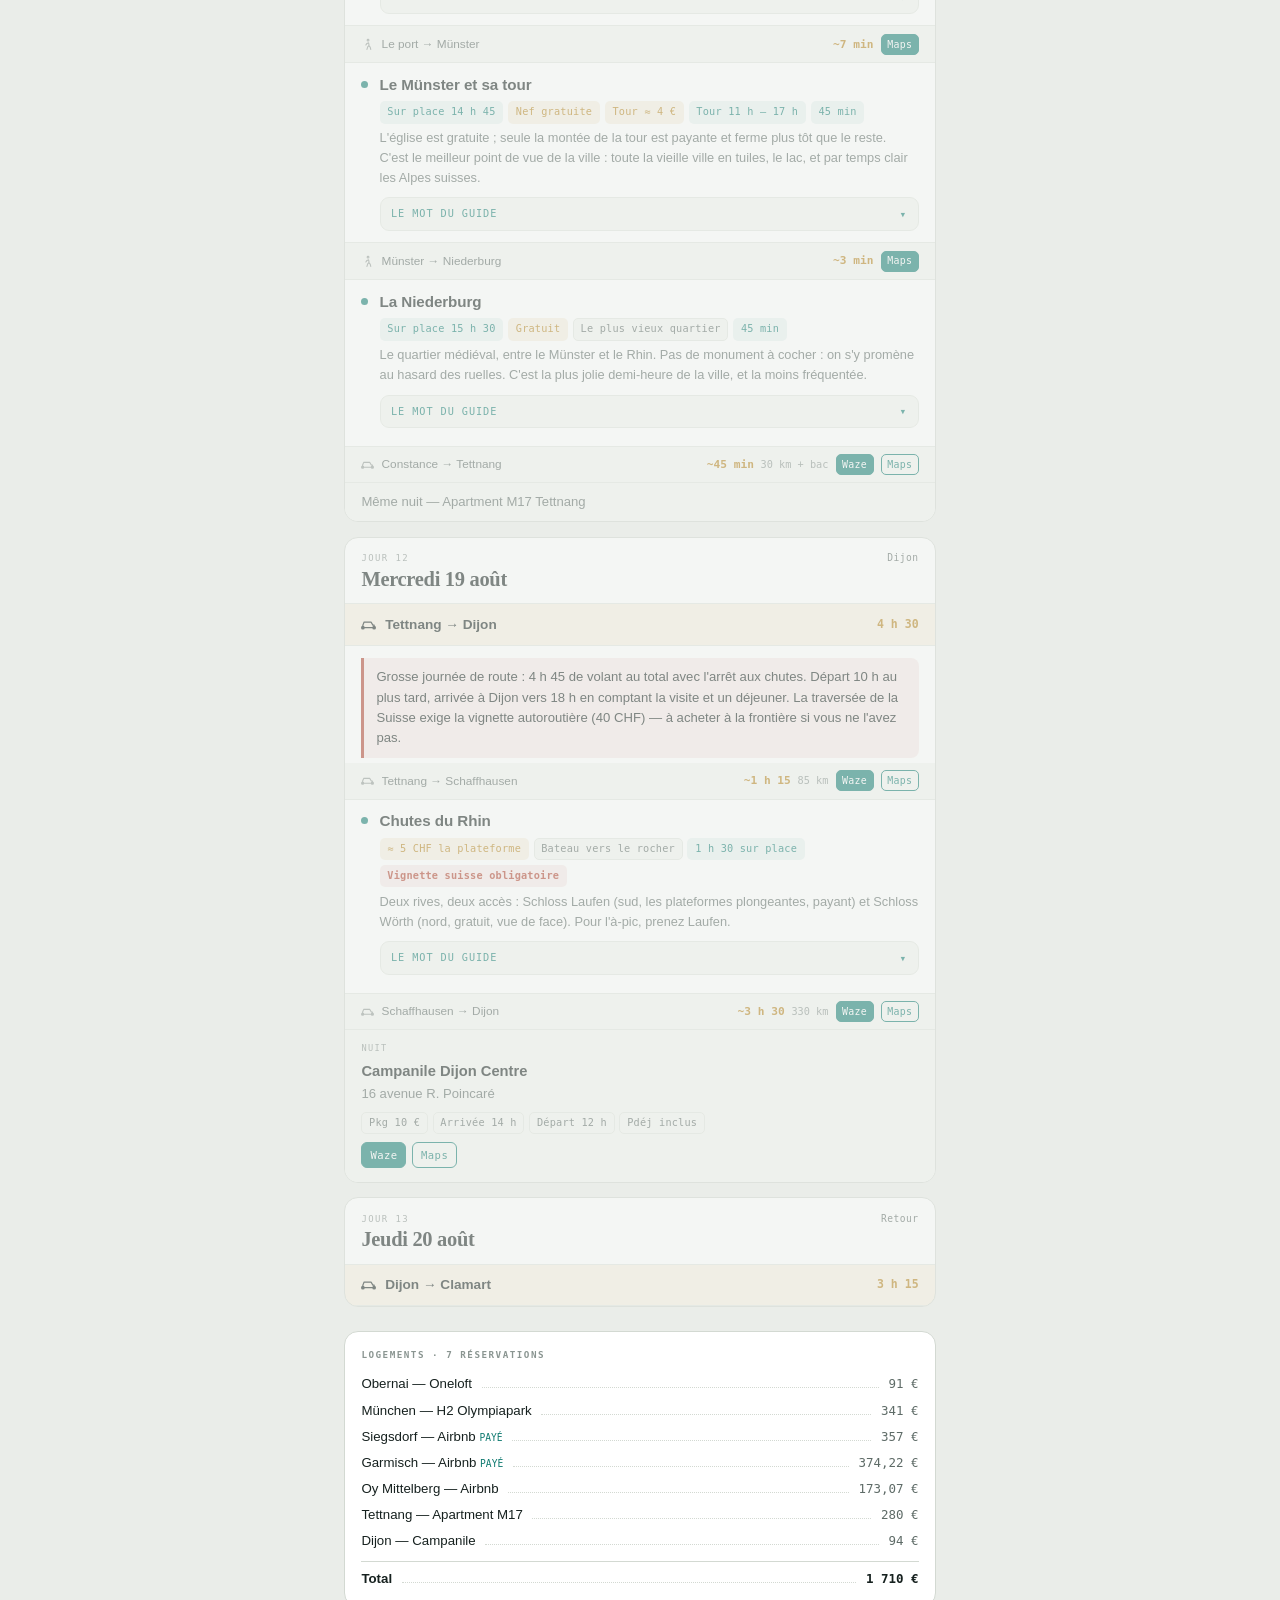
==== commit cd9fd5ae: "Constance en cinq étapes, et les cascades retirées de lundi Mardi passe d'un bloc unique à un déroul" ====
--- a/index.html
+++ b/index.html
@@ -10,7 +10,7 @@
   <meta name="apple-mobile-web-app-capable" content="yes">
   <meta name="apple-mobile-web-app-title" content="Bavière">
   <link rel="icon" href="data:image/svg+xml,<svg xmlns='http://www.w3.org/2000/svg' viewBox='0 0 100 100'><text y='.9em' font-size='90'>🏔️</text></svg>">
-  <link rel="stylesheet" href="style.css?v=202608170903">
+  <link rel="stylesheet" href="style.css?v=202608180712">
 </head>
 <body>
 
@@ -56,7 +56,7 @@
 </div>
 
 <script src="data/carte-alpes.js"></script>
-<script src="data/jours.js?v=202608170903"></script>
-<script src="app.js?v=202608170903"></script>
+<script src="data/jours.js?v=202608180712"></script>
+<script src="app.js?v=202608180712"></script>
 </body>
 </html>
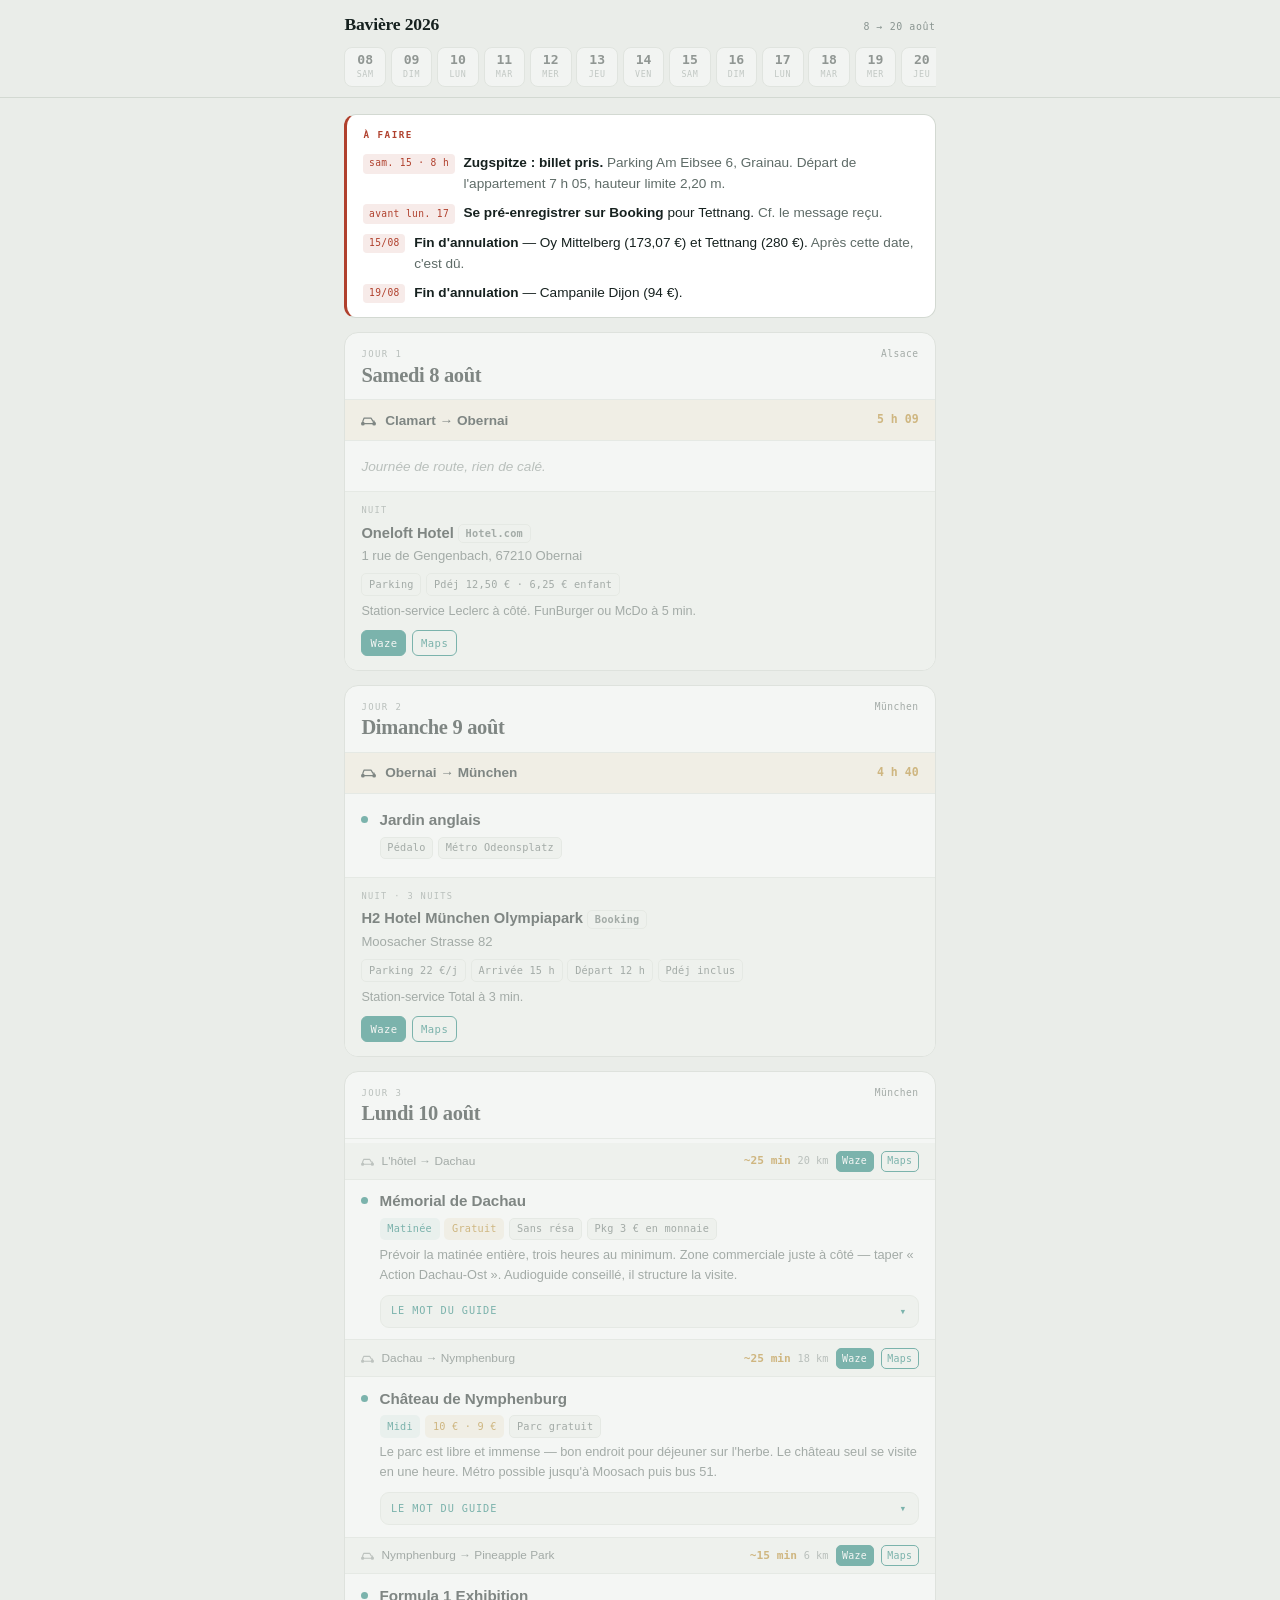
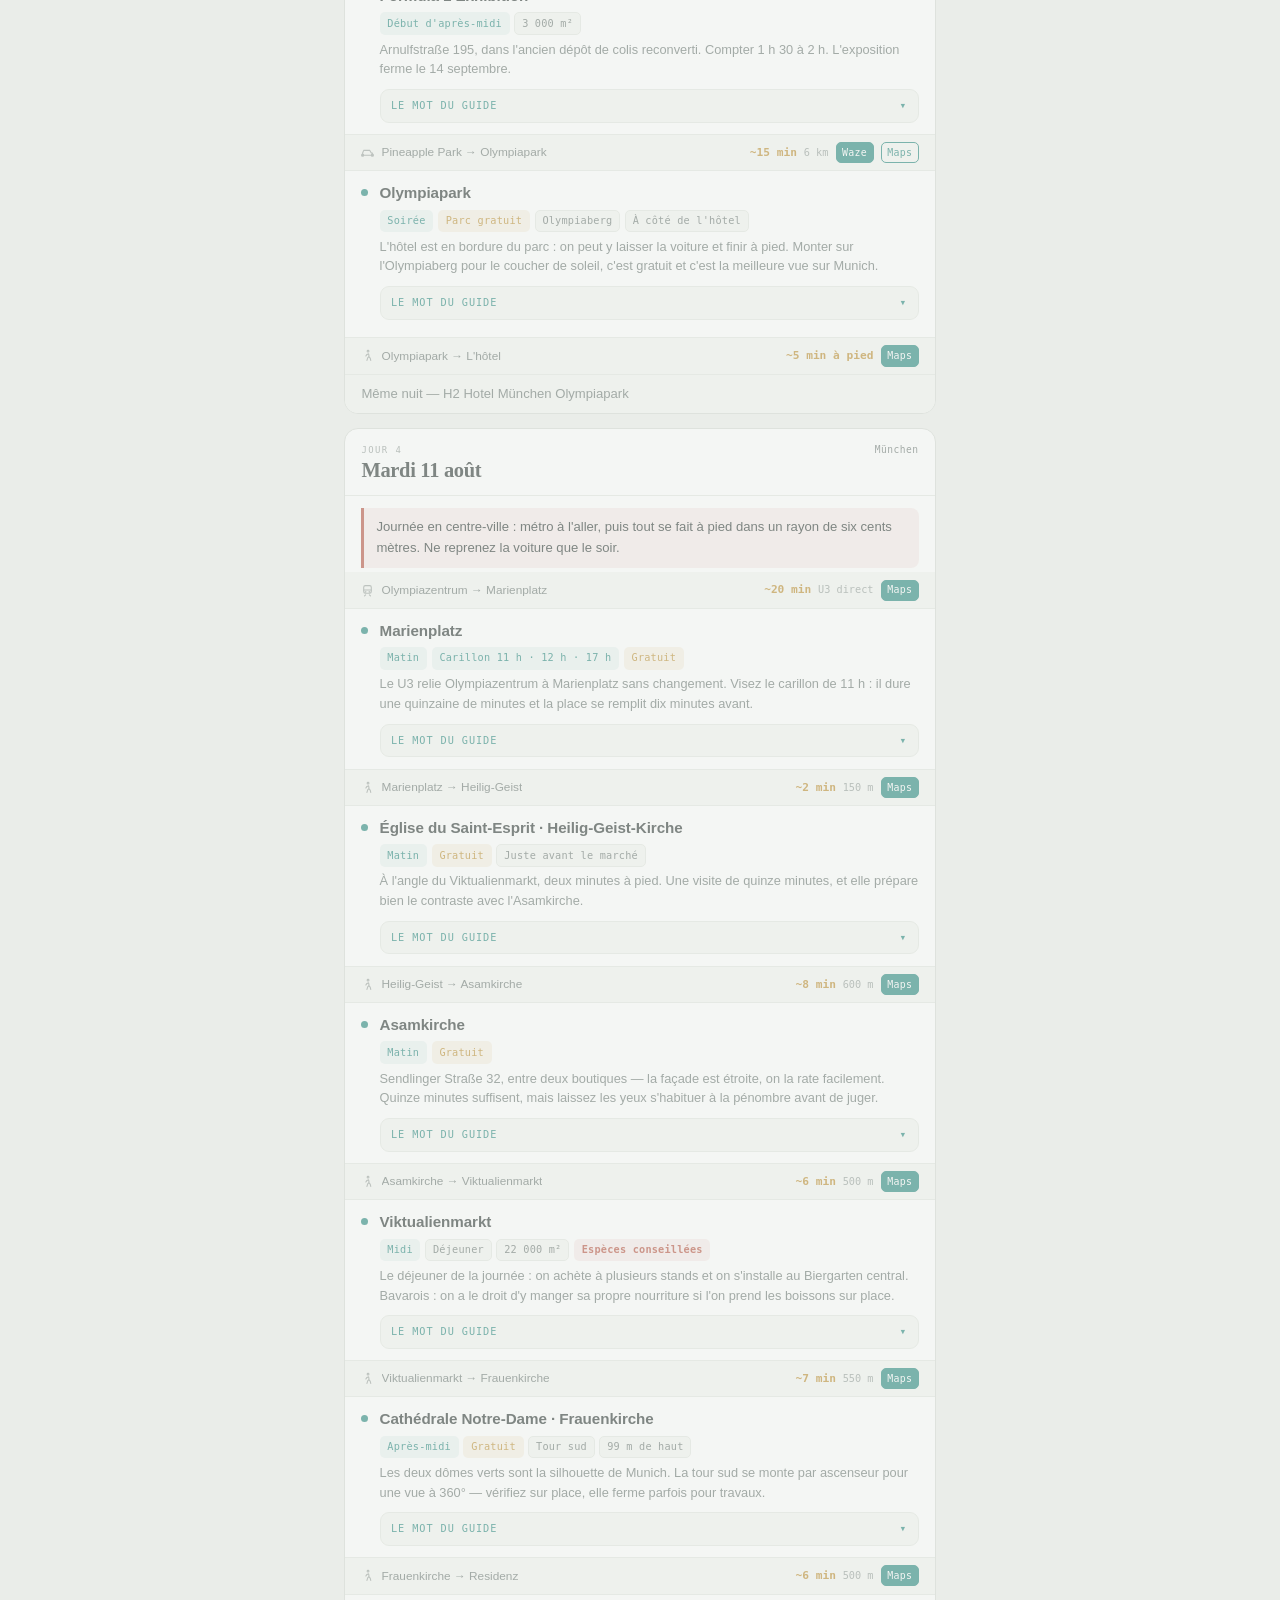
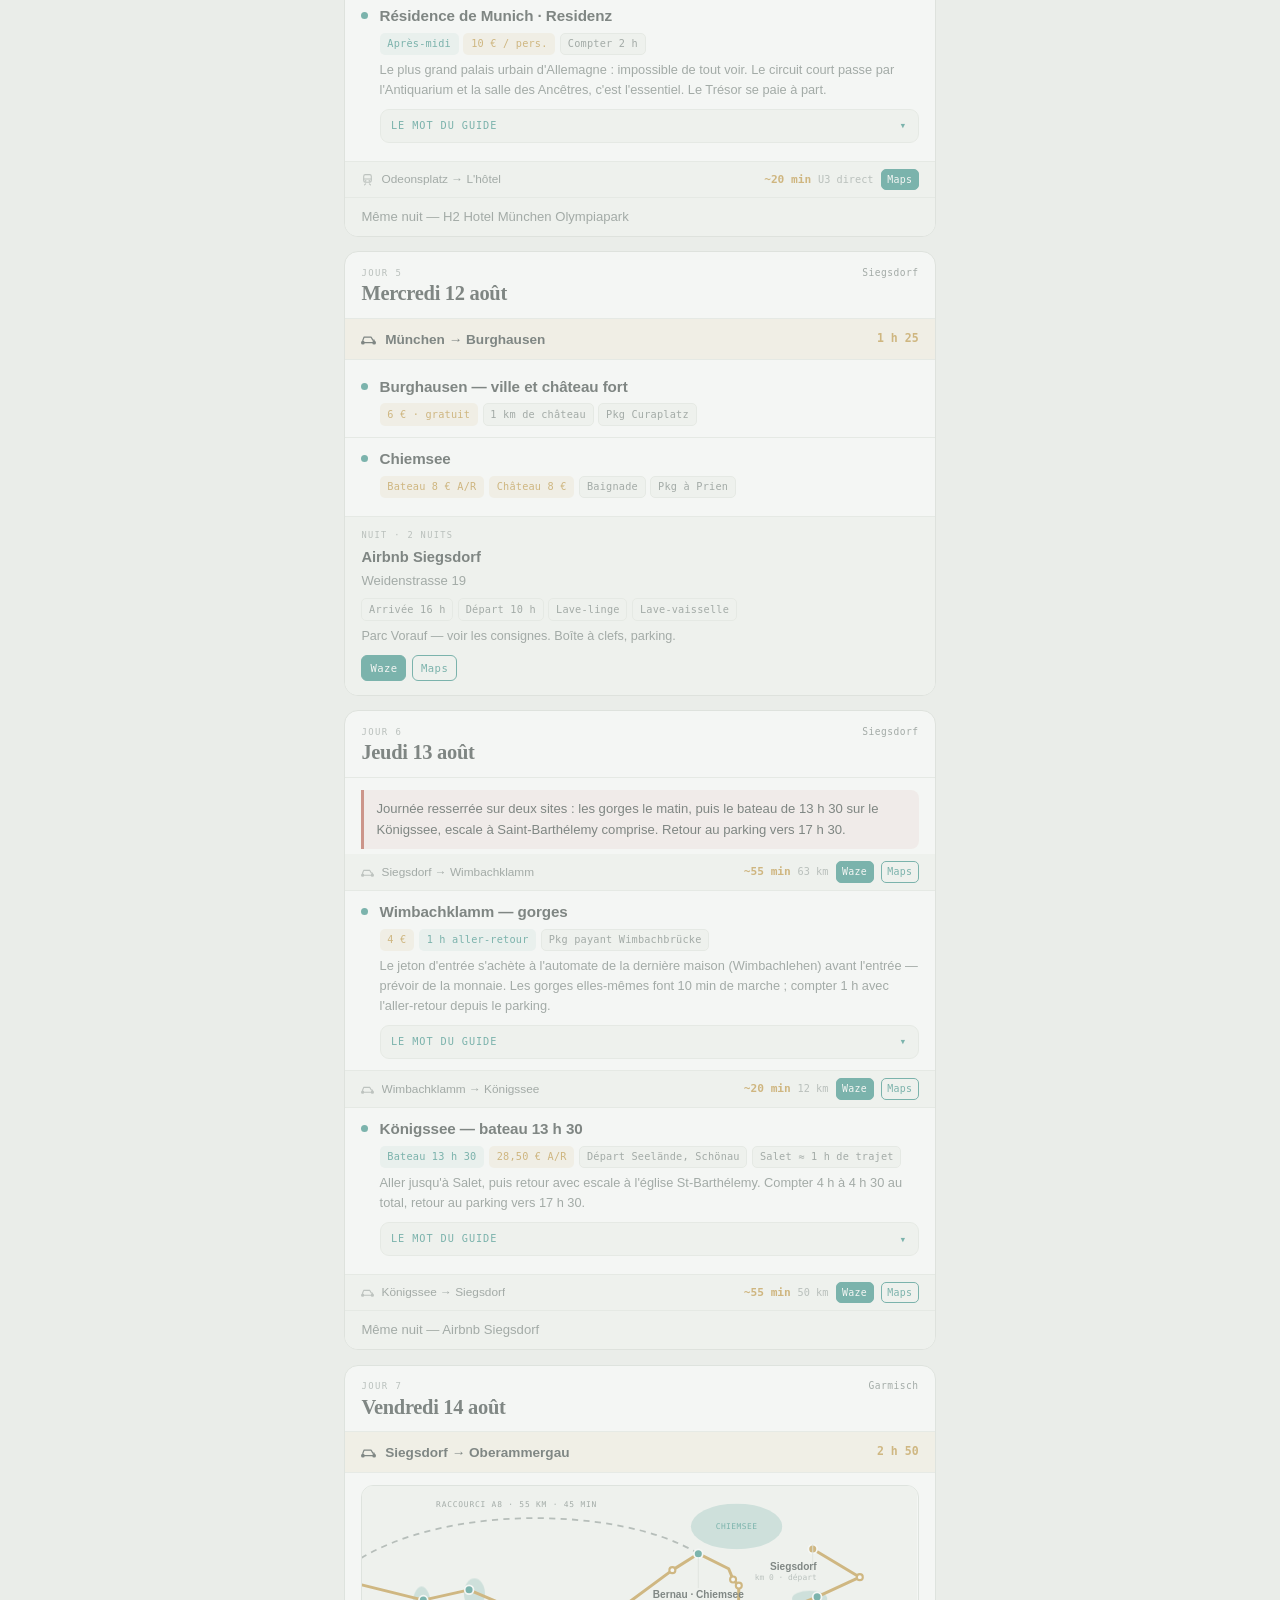
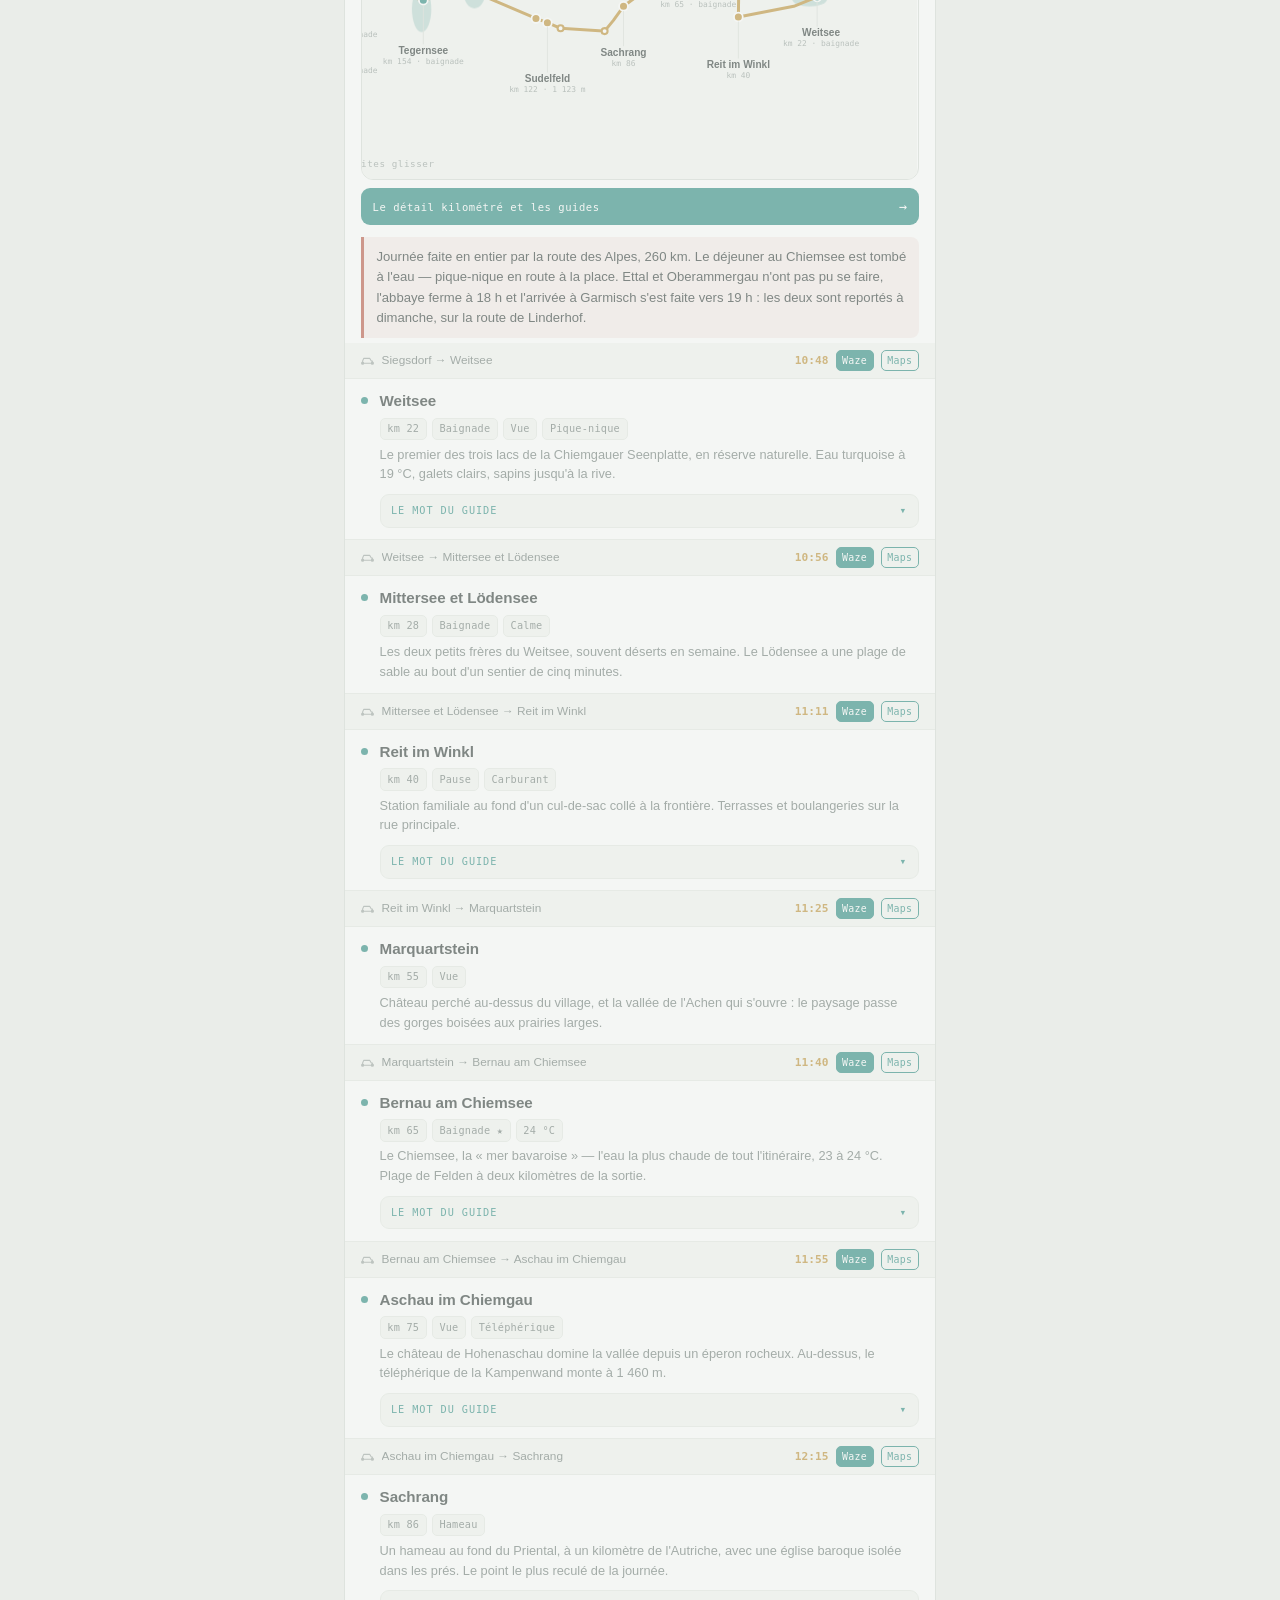
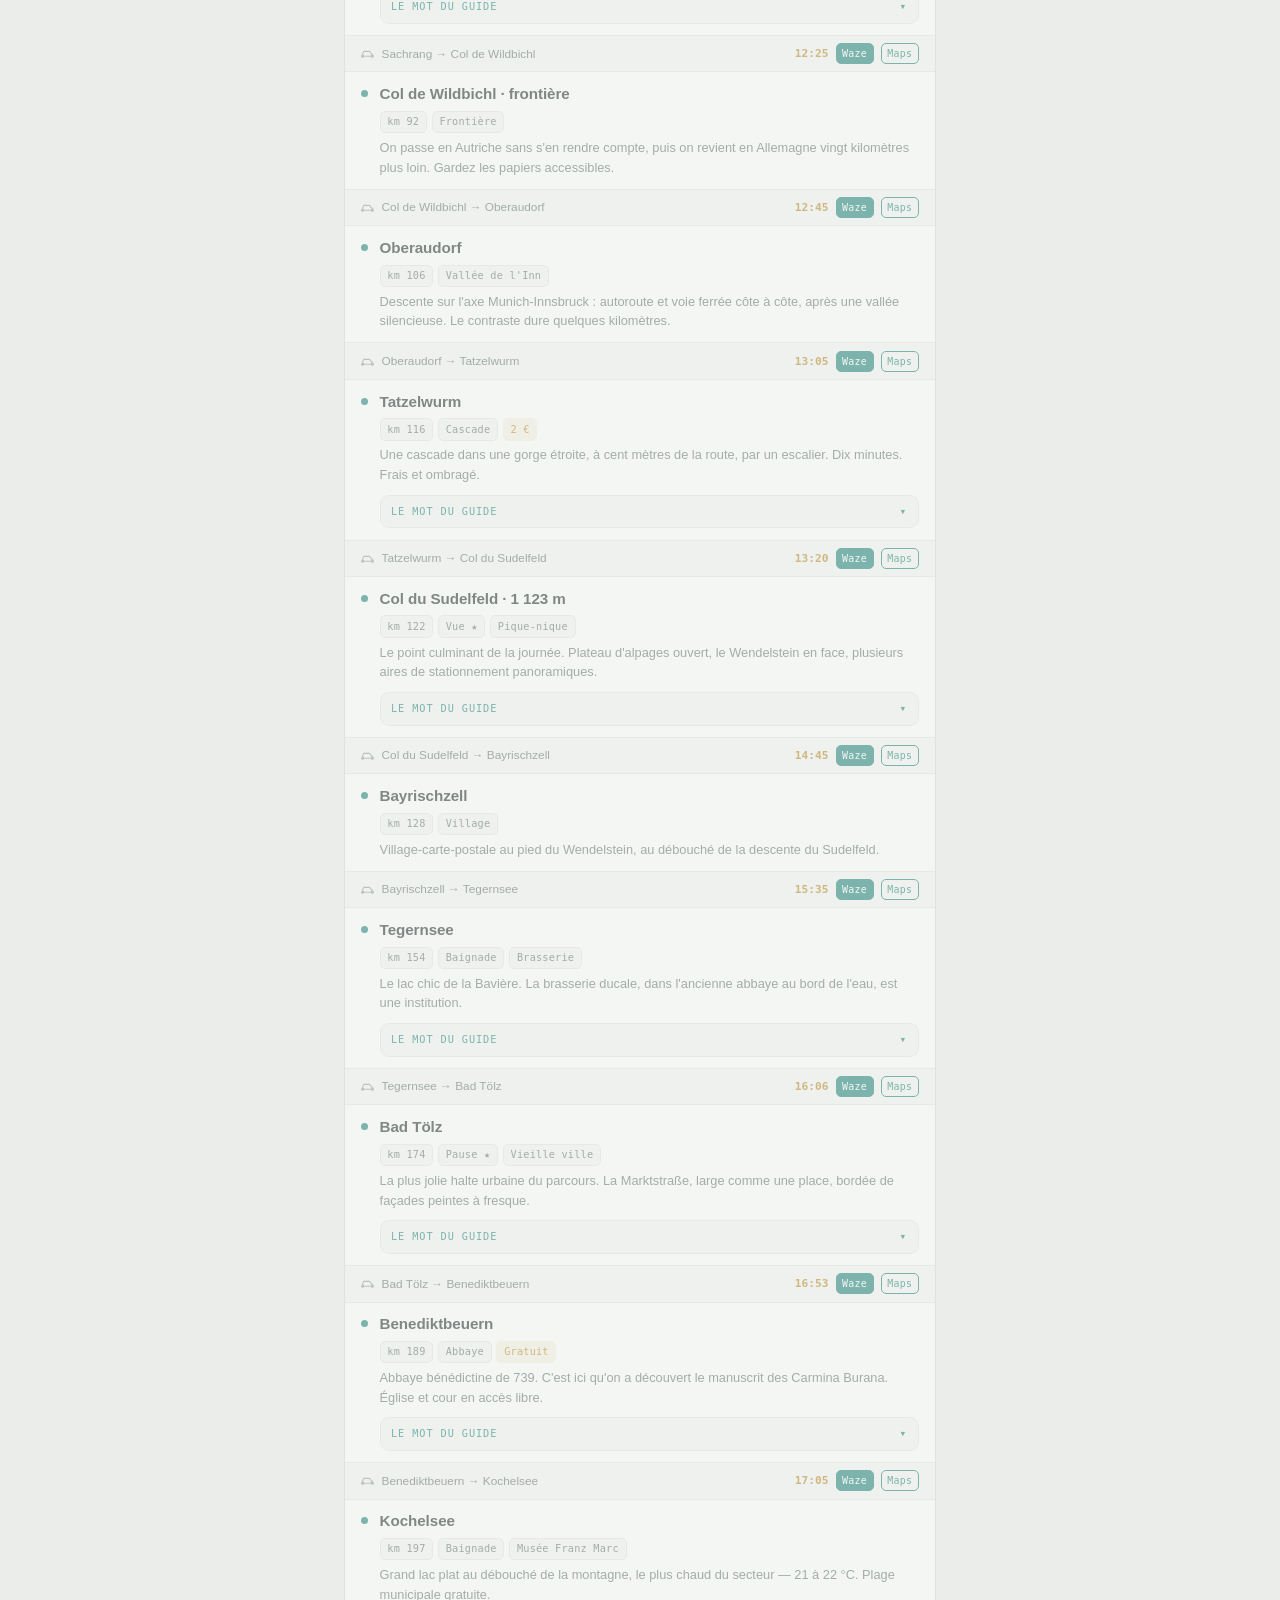
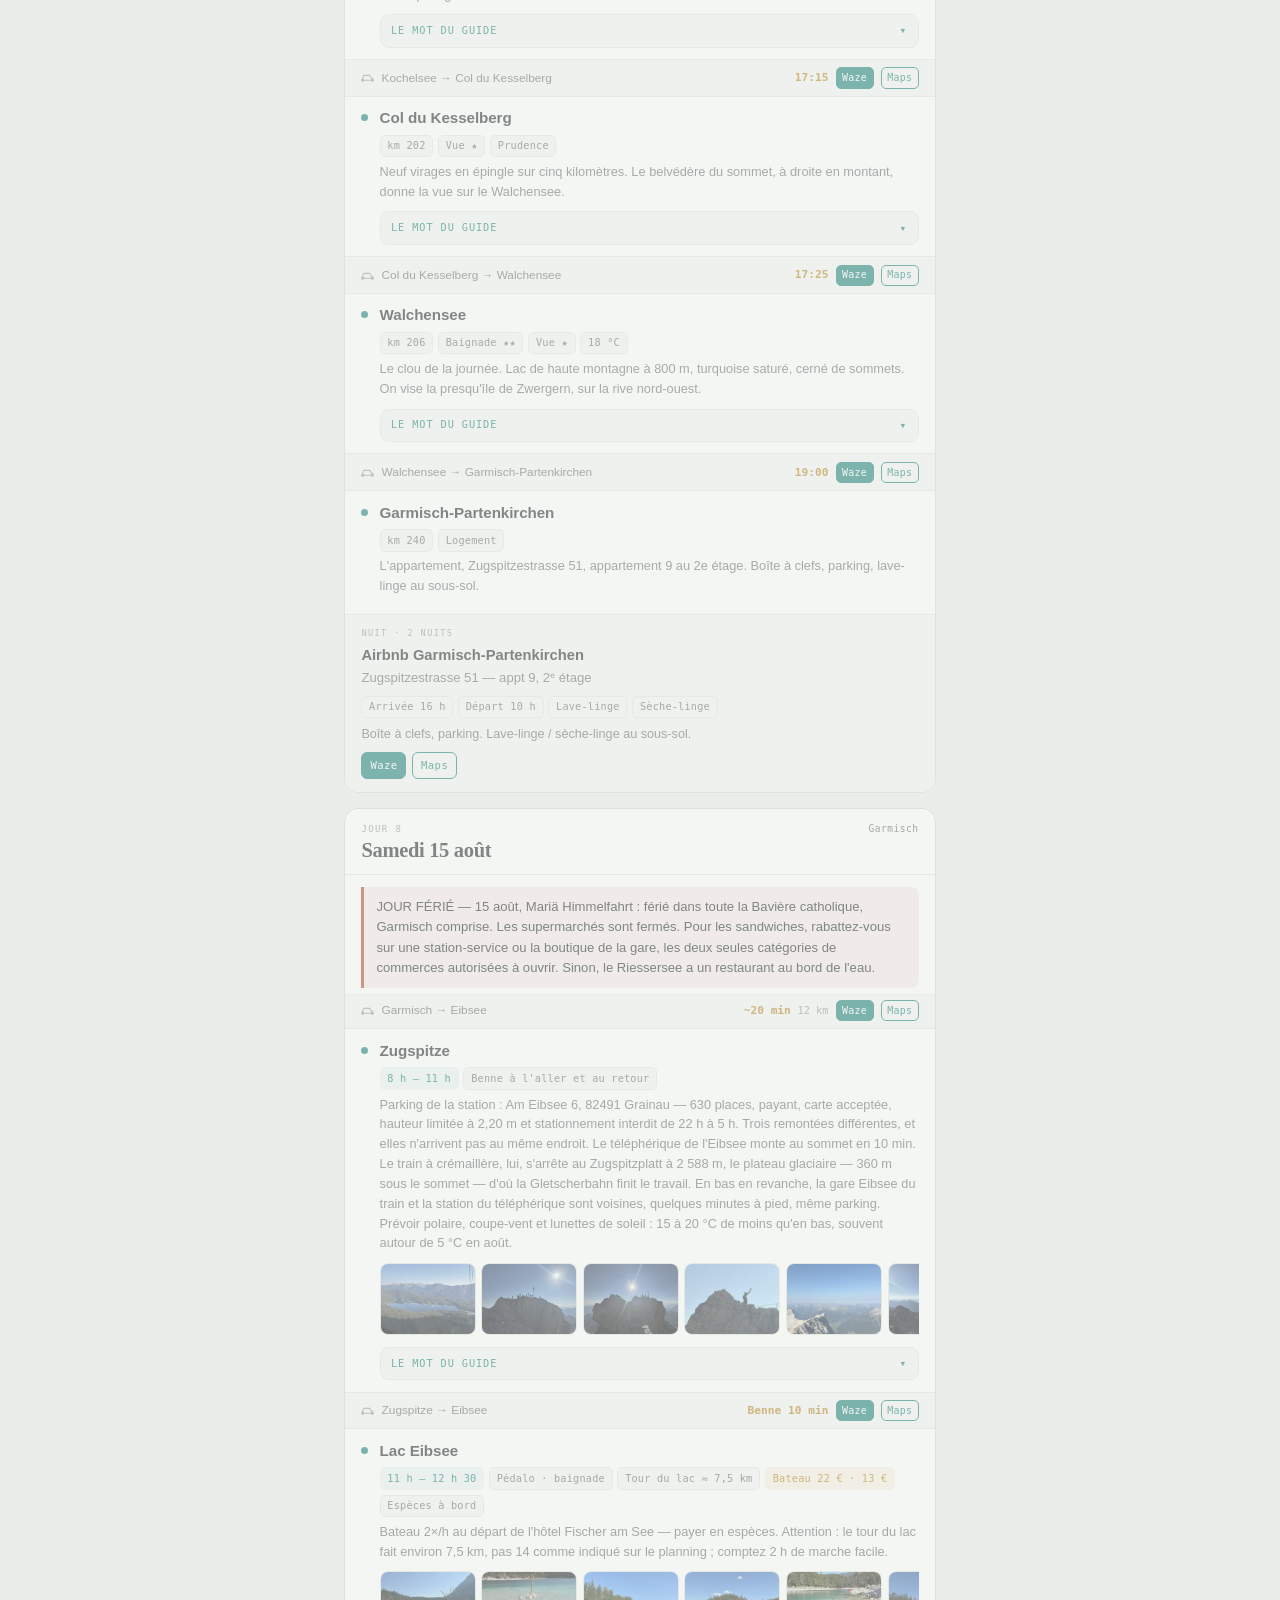
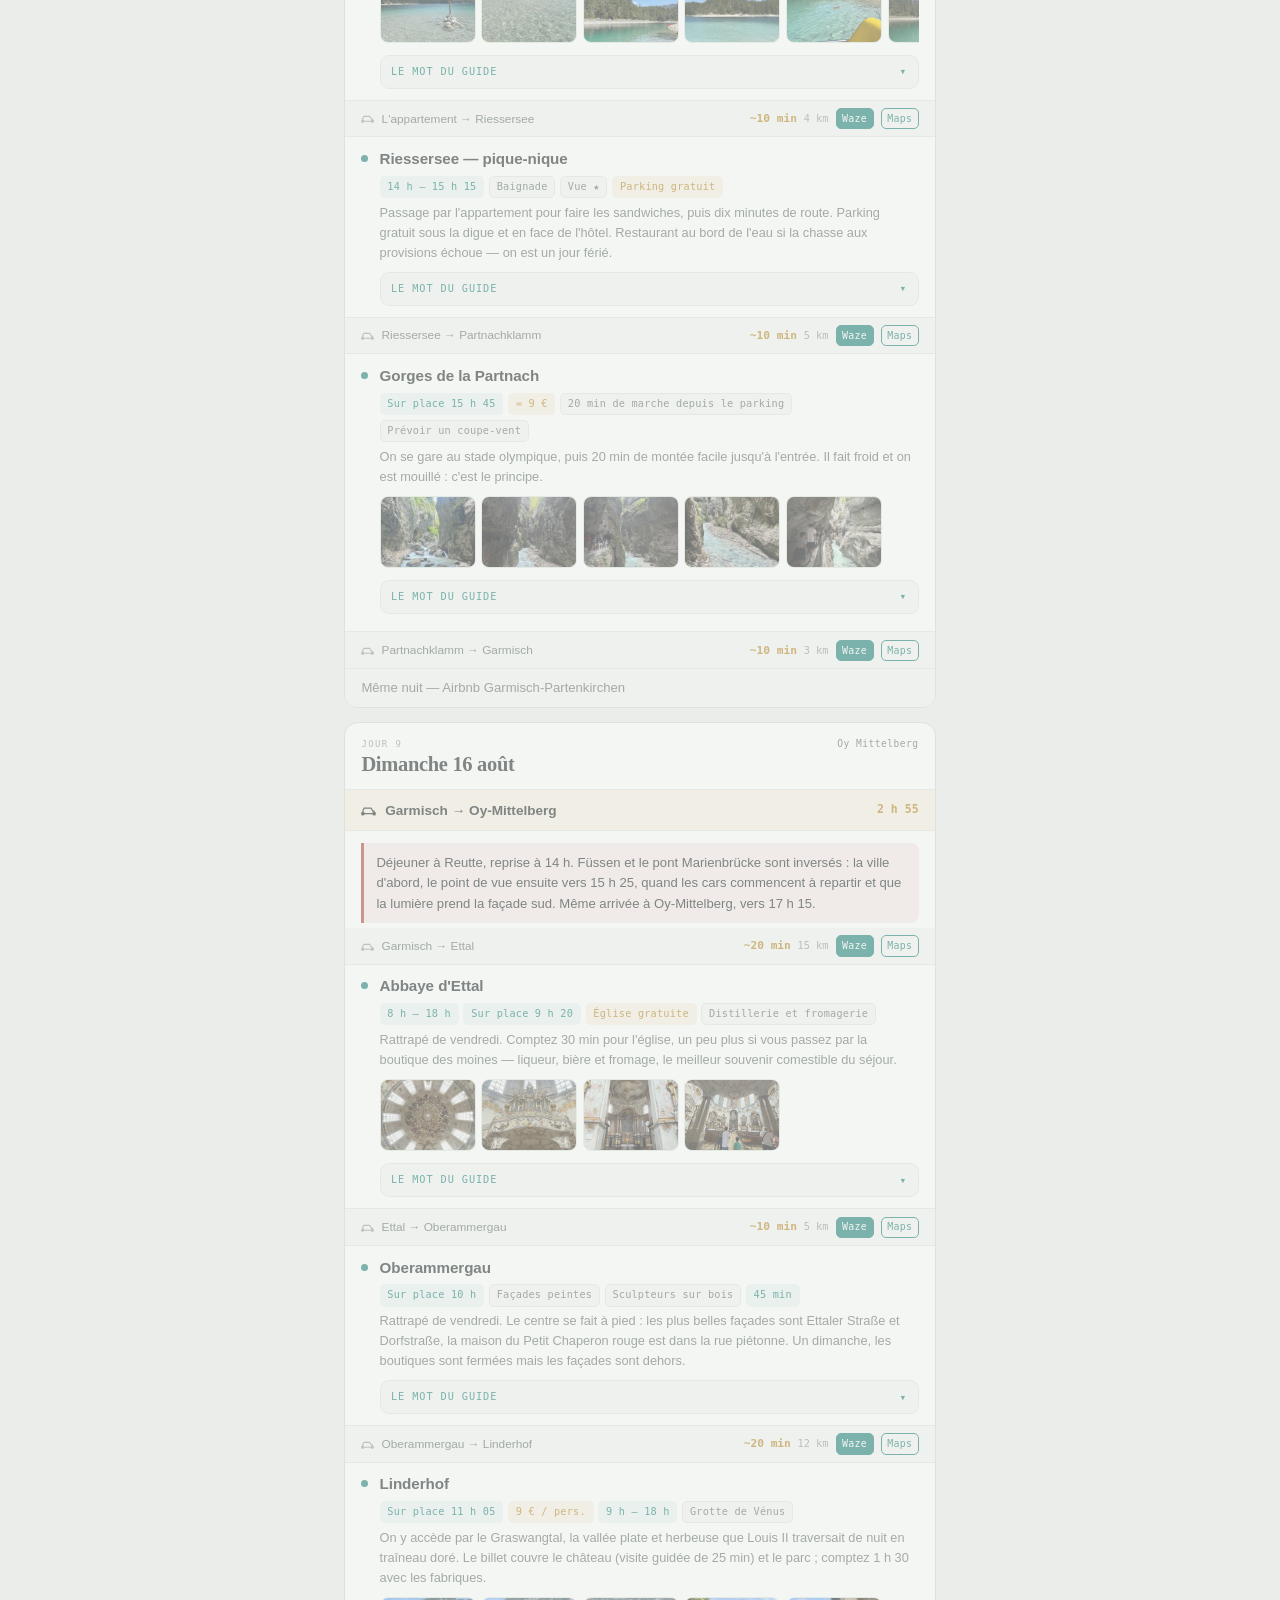
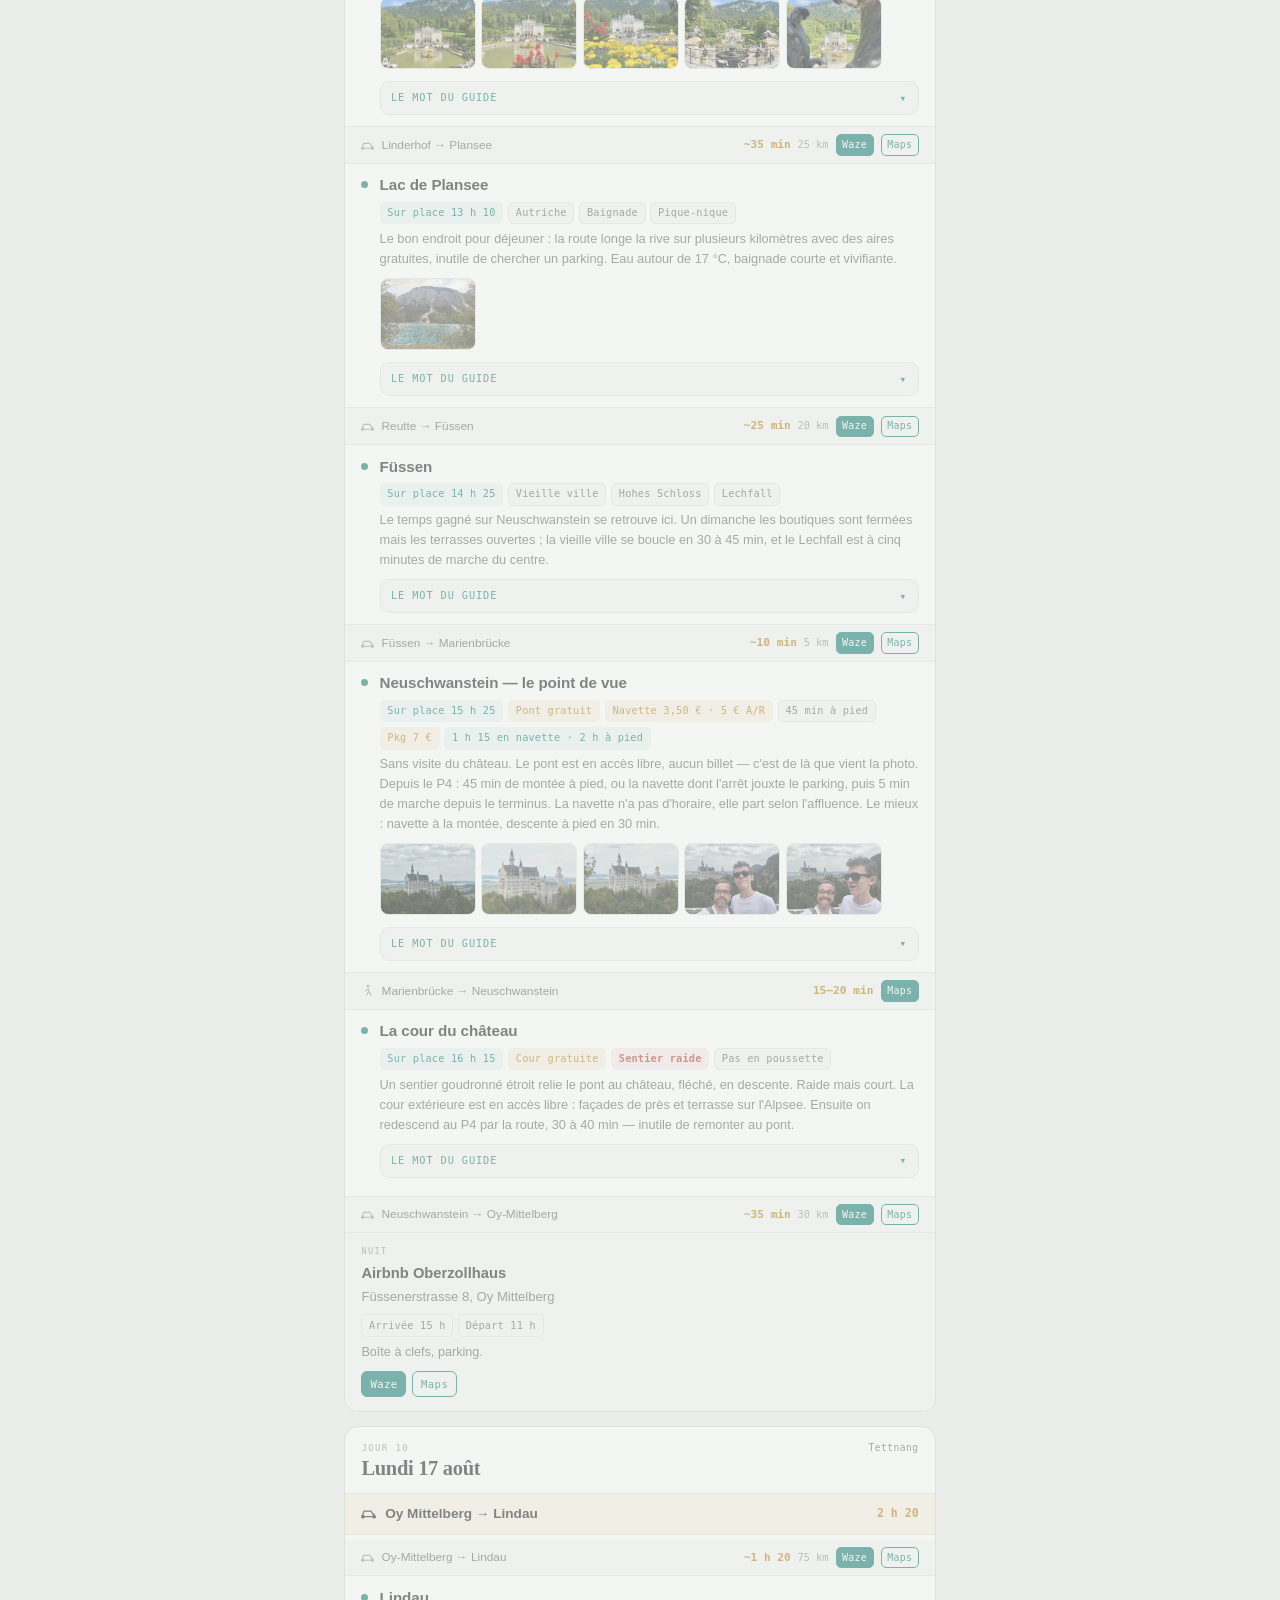
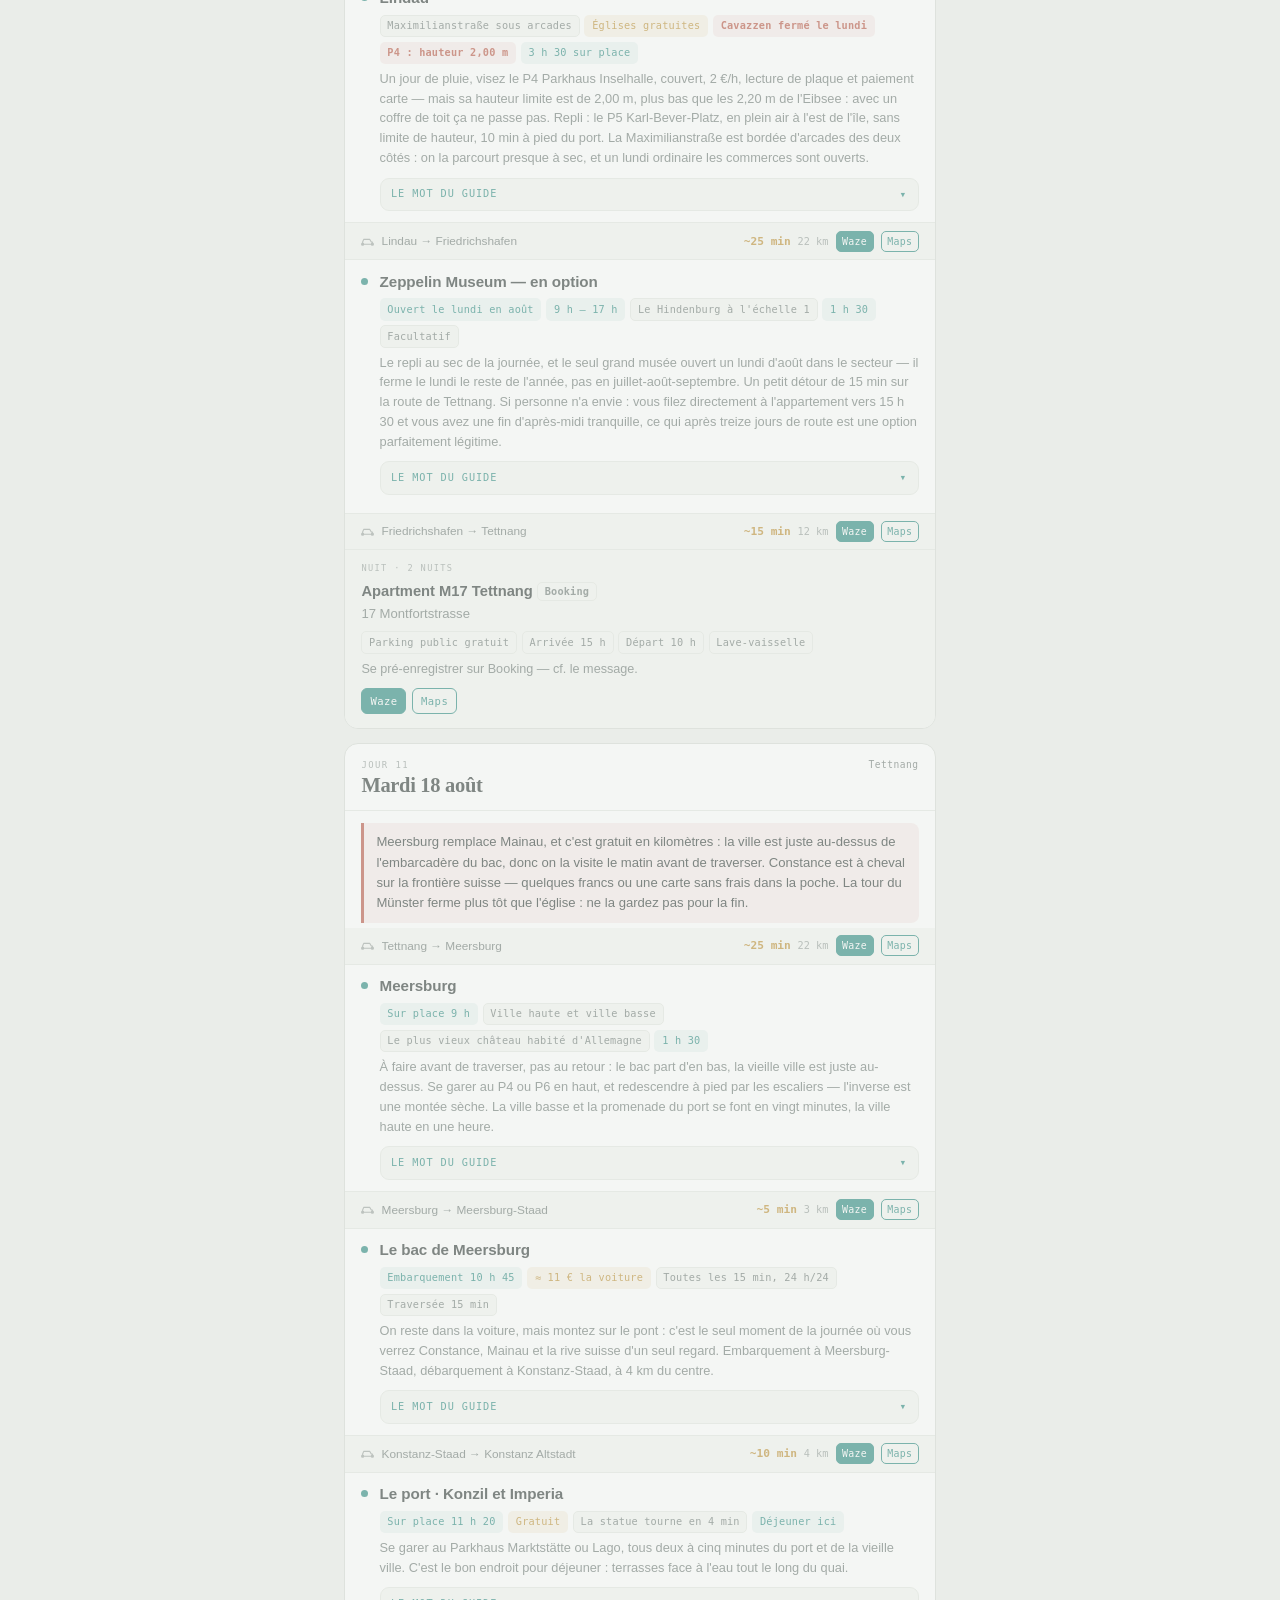
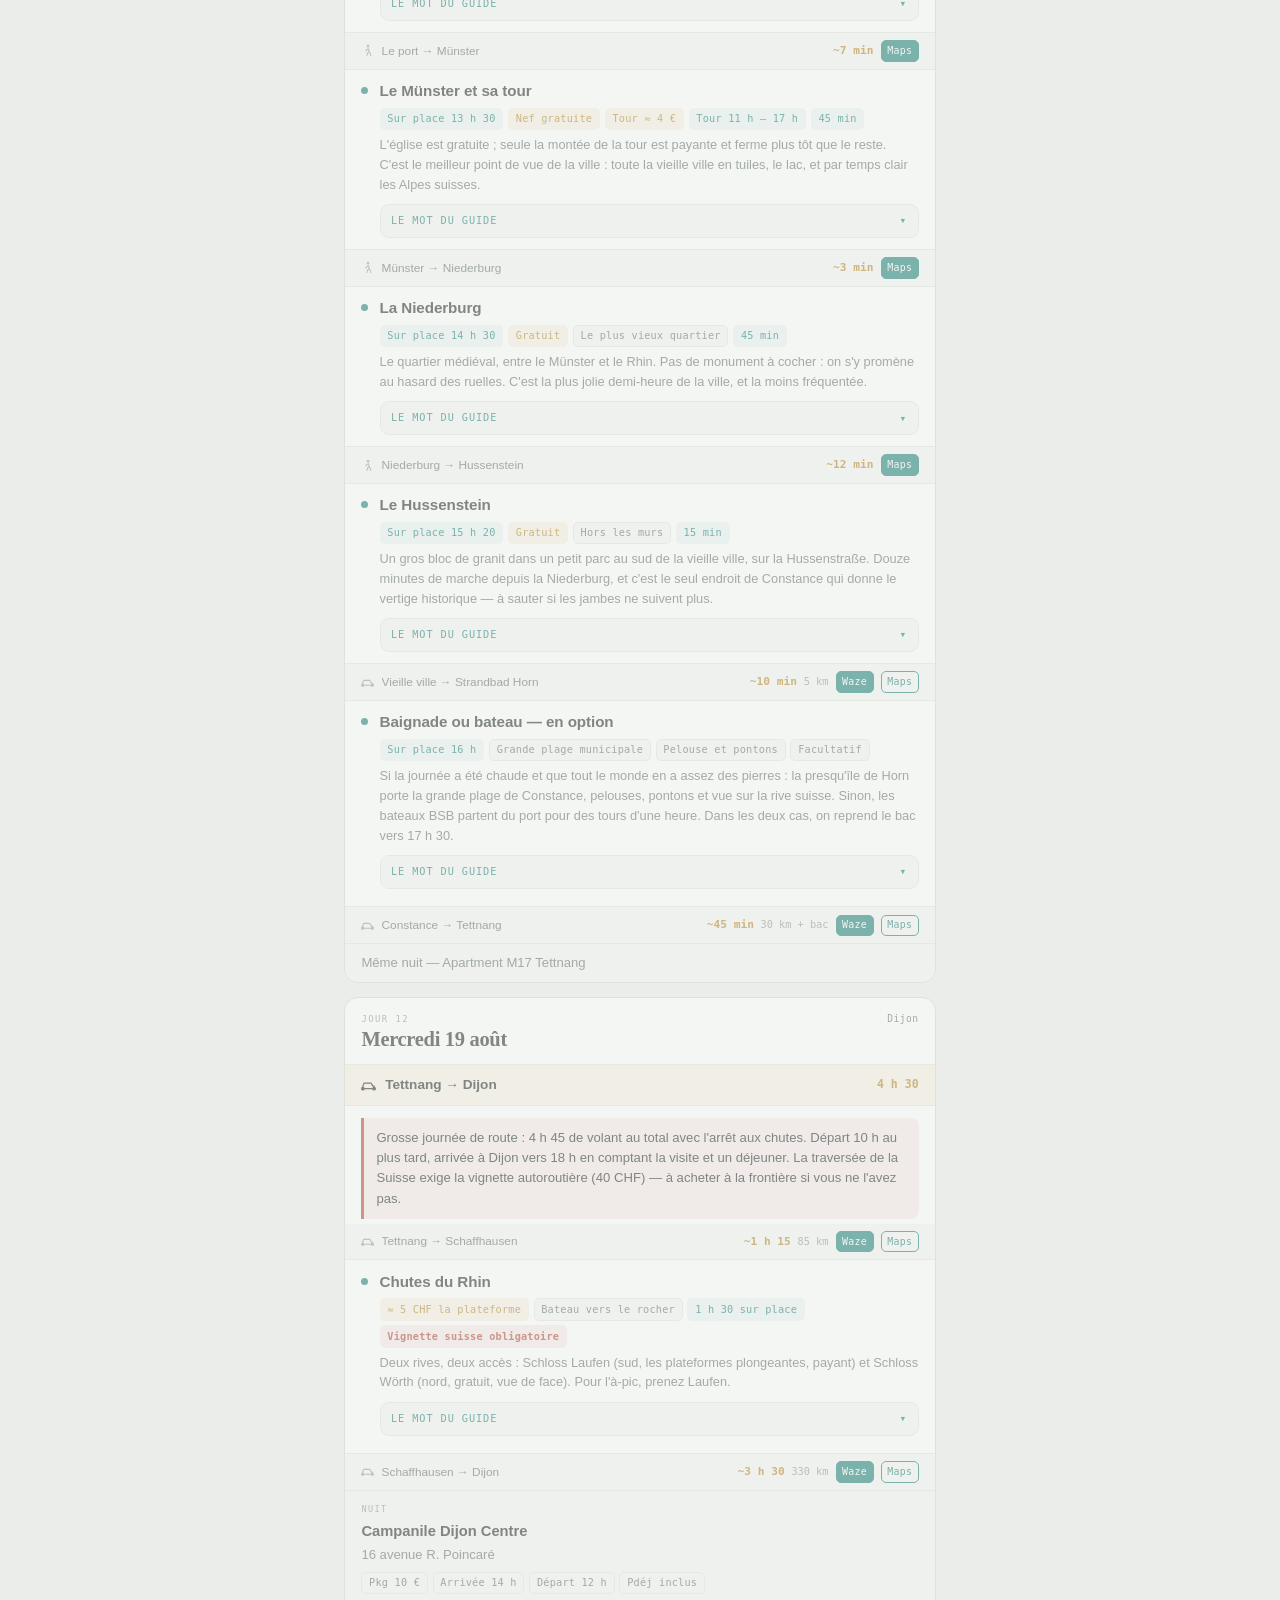
==== commit feb004e7: "Mardi : Mainau remplacée par Meersburg, et trois étapes de plus L'île sort de la journée. Meersburg " ====
--- a/index.html
+++ b/index.html
@@ -10,7 +10,7 @@
   <meta name="apple-mobile-web-app-capable" content="yes">
   <meta name="apple-mobile-web-app-title" content="Bavière">
   <link rel="icon" href="data:image/svg+xml,<svg xmlns='http://www.w3.org/2000/svg' viewBox='0 0 100 100'><text y='.9em' font-size='90'>🏔️</text></svg>">
-  <link rel="stylesheet" href="style.css?v=202608180712">
+  <link rel="stylesheet" href="style.css?v=202608180747">
 </head>
 <body>
 
@@ -56,7 +56,7 @@
 </div>
 
 <script src="data/carte-alpes.js"></script>
-<script src="data/jours.js?v=202608180712"></script>
-<script src="app.js?v=202608180712"></script>
+<script src="data/jours.js?v=202608180747"></script>
+<script src="app.js?v=202608180747"></script>
 </body>
 </html>
